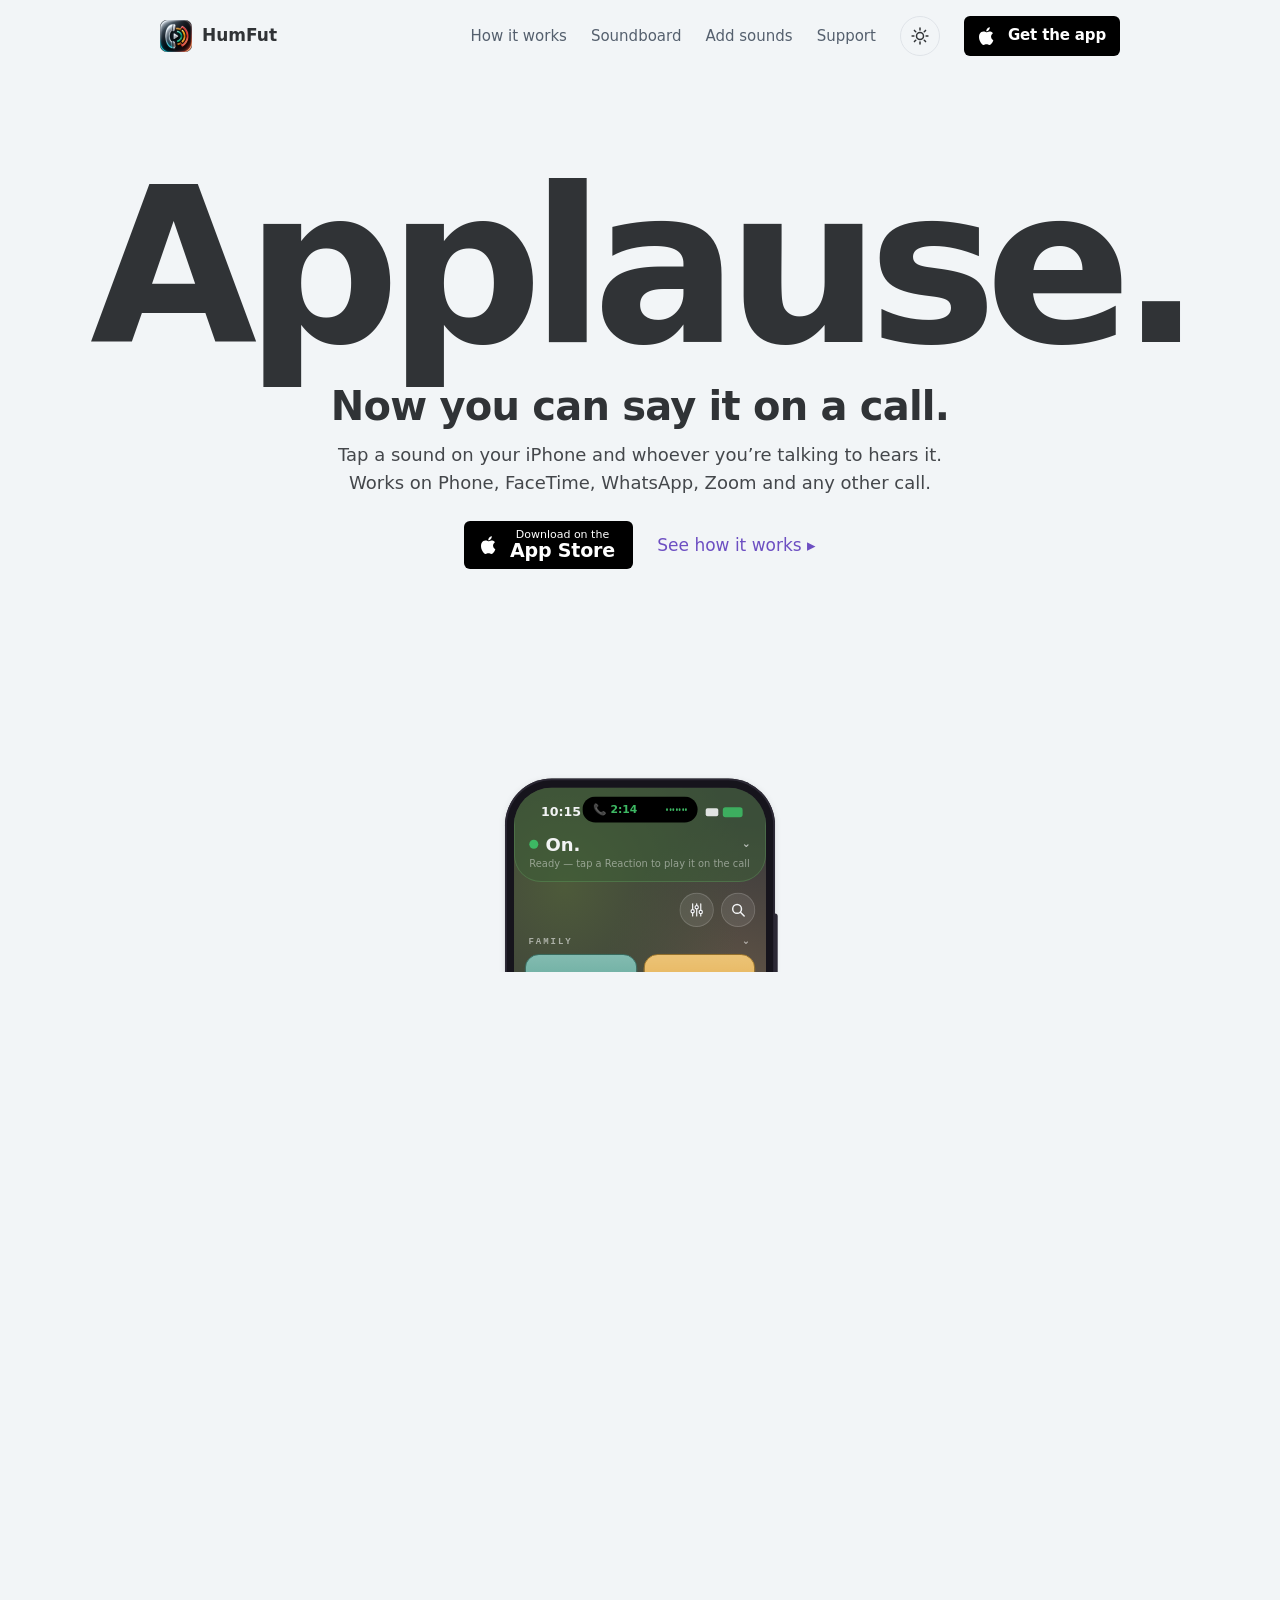
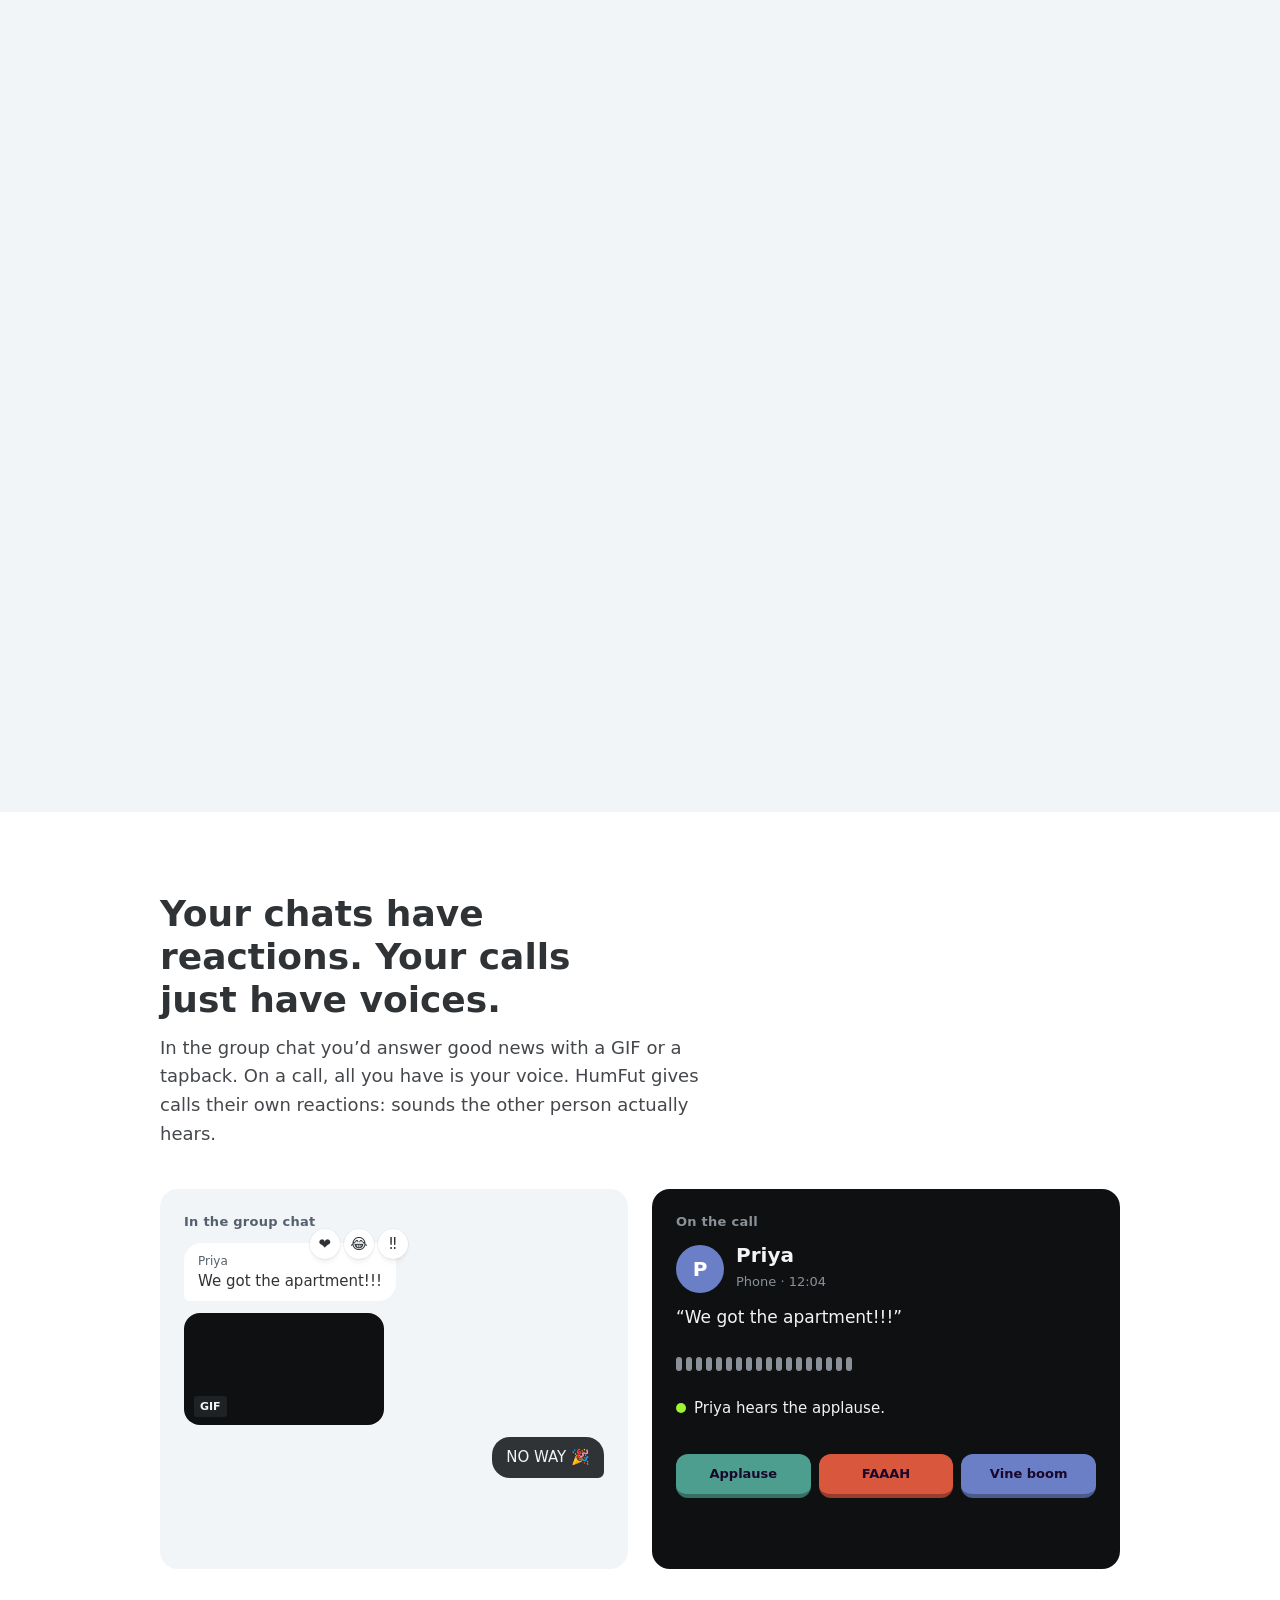
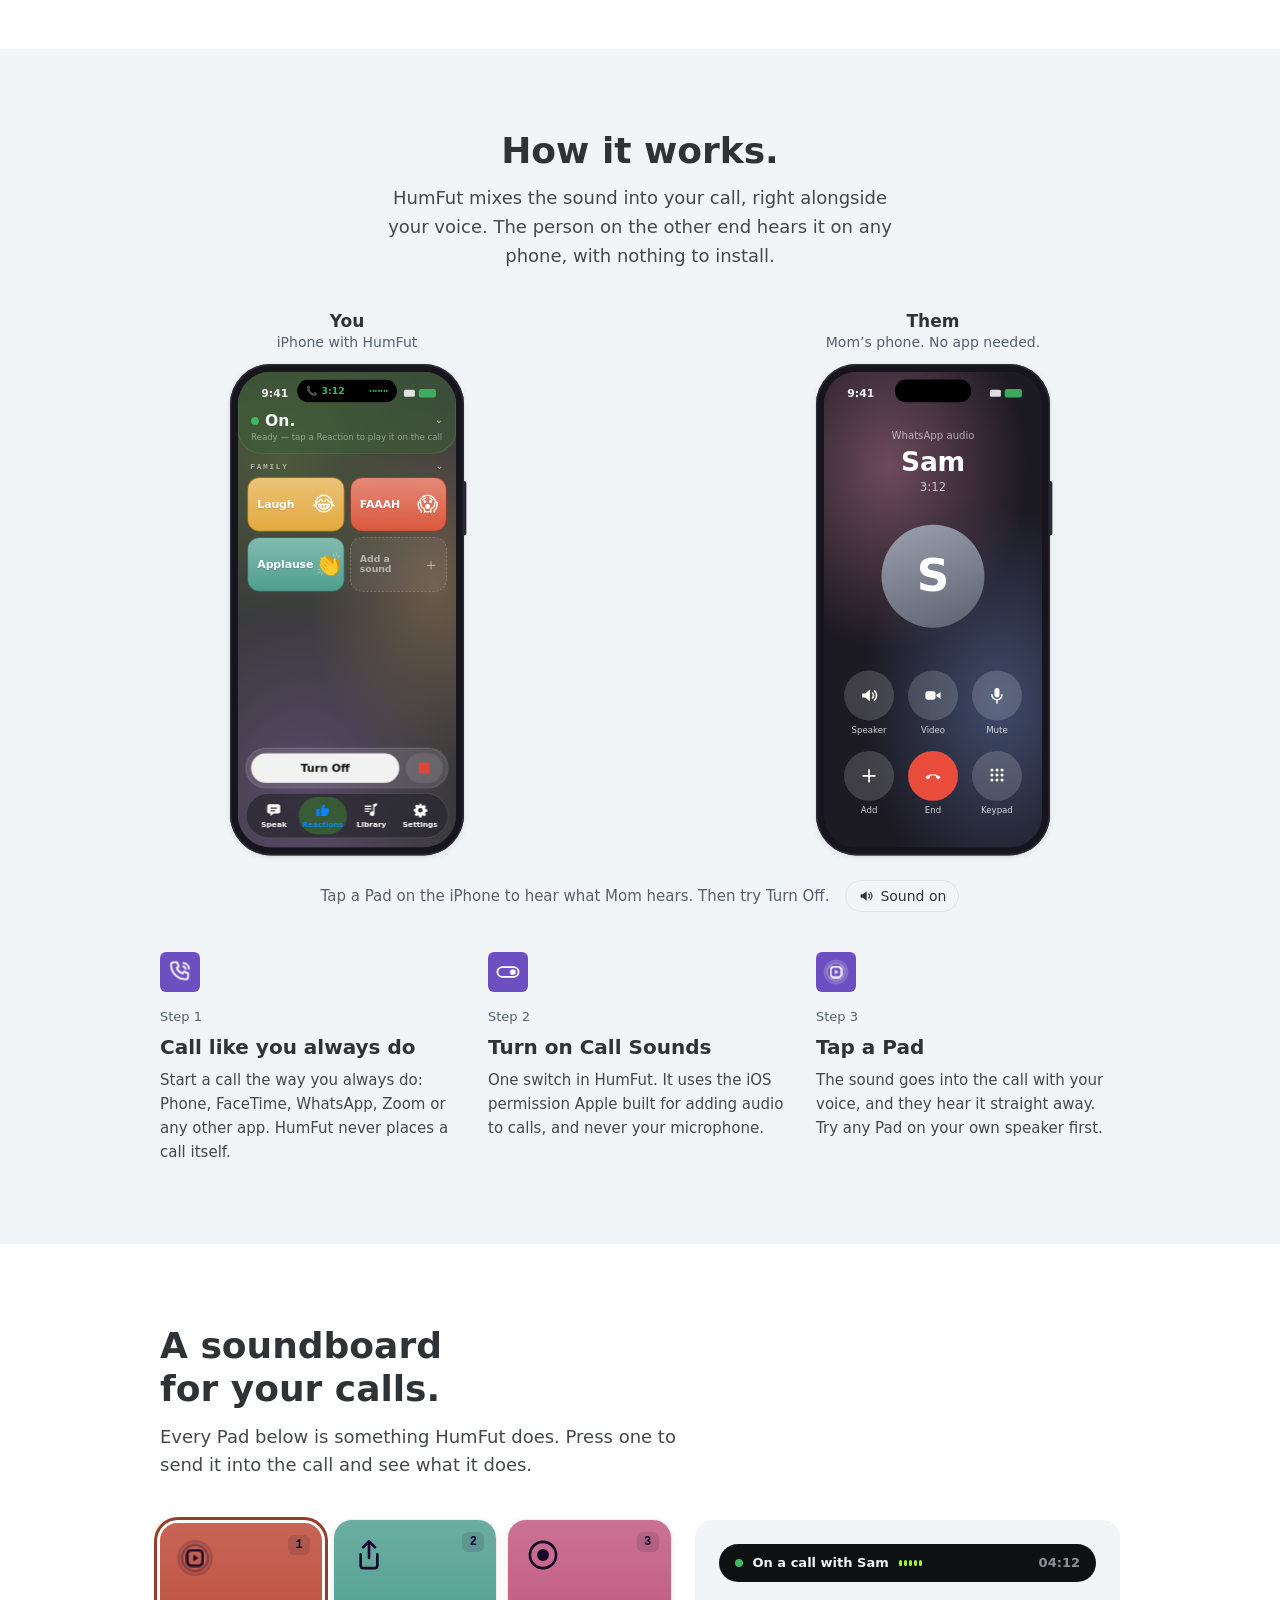
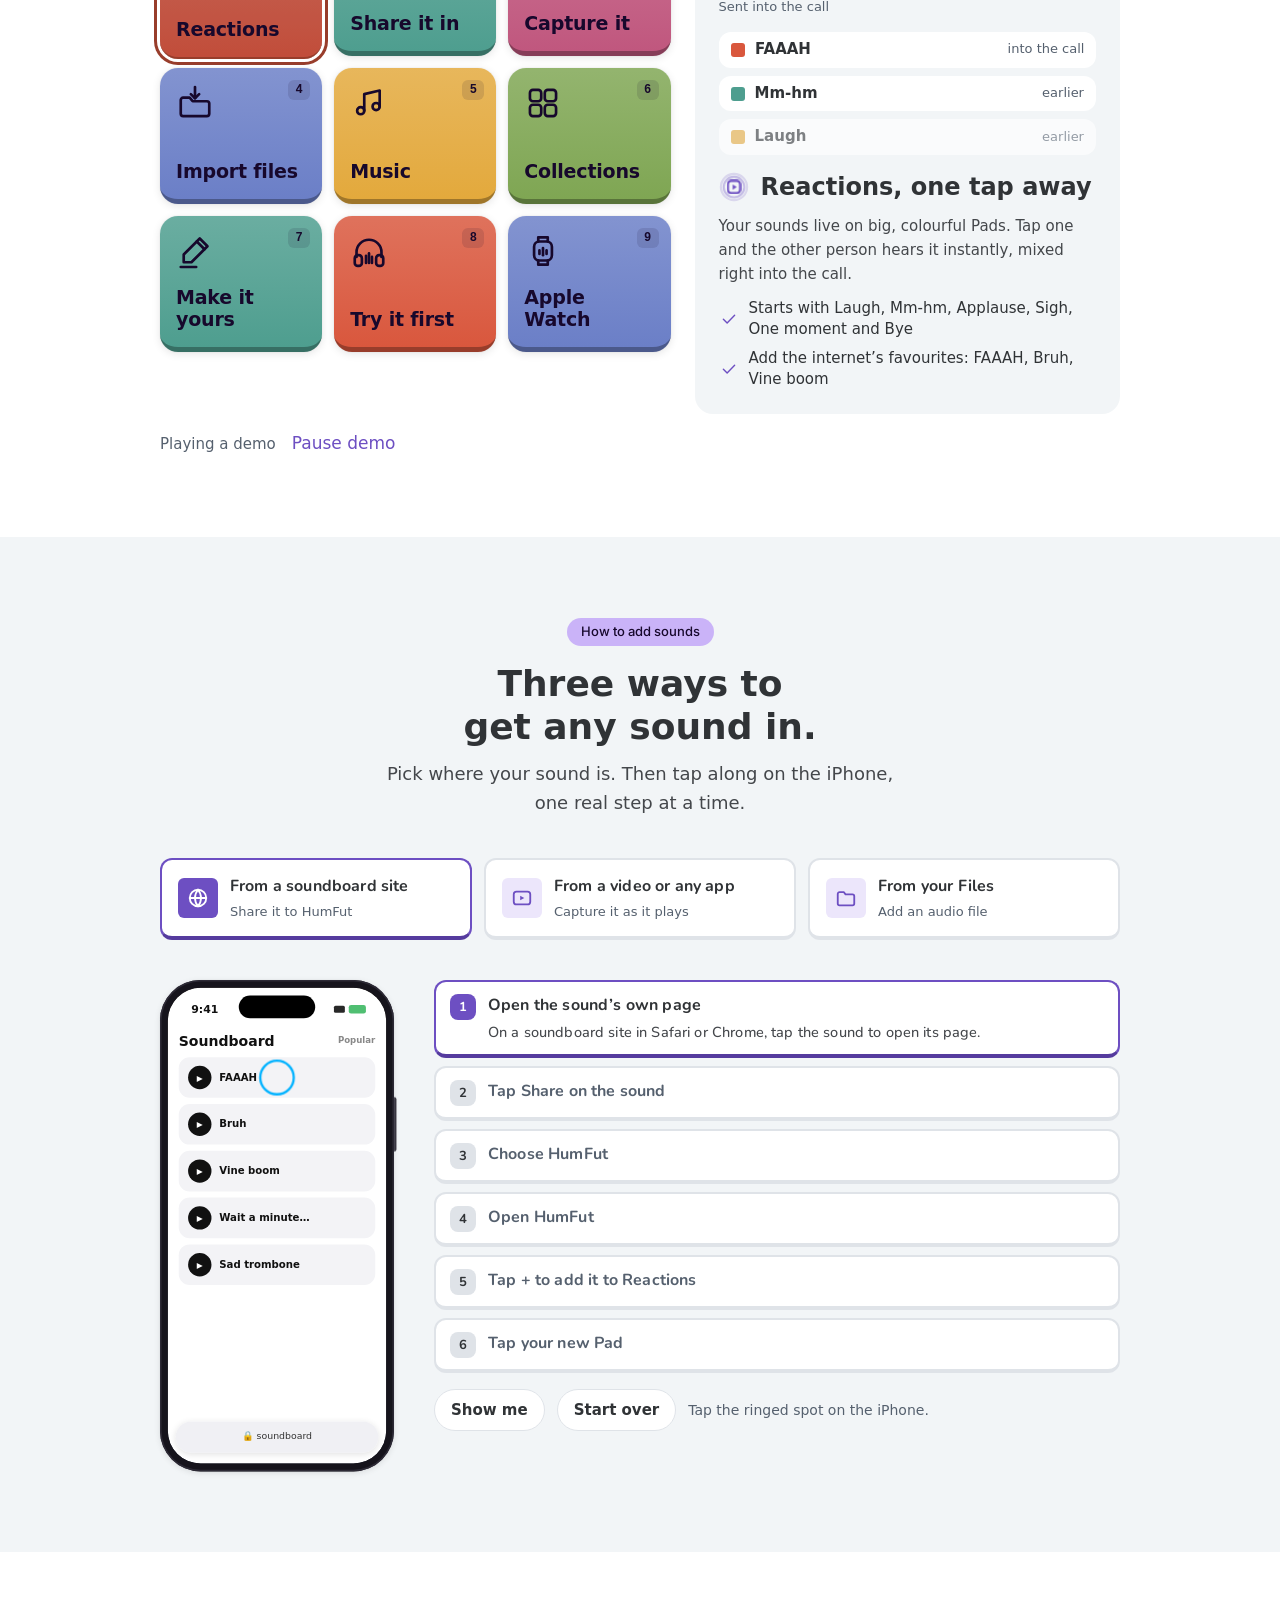
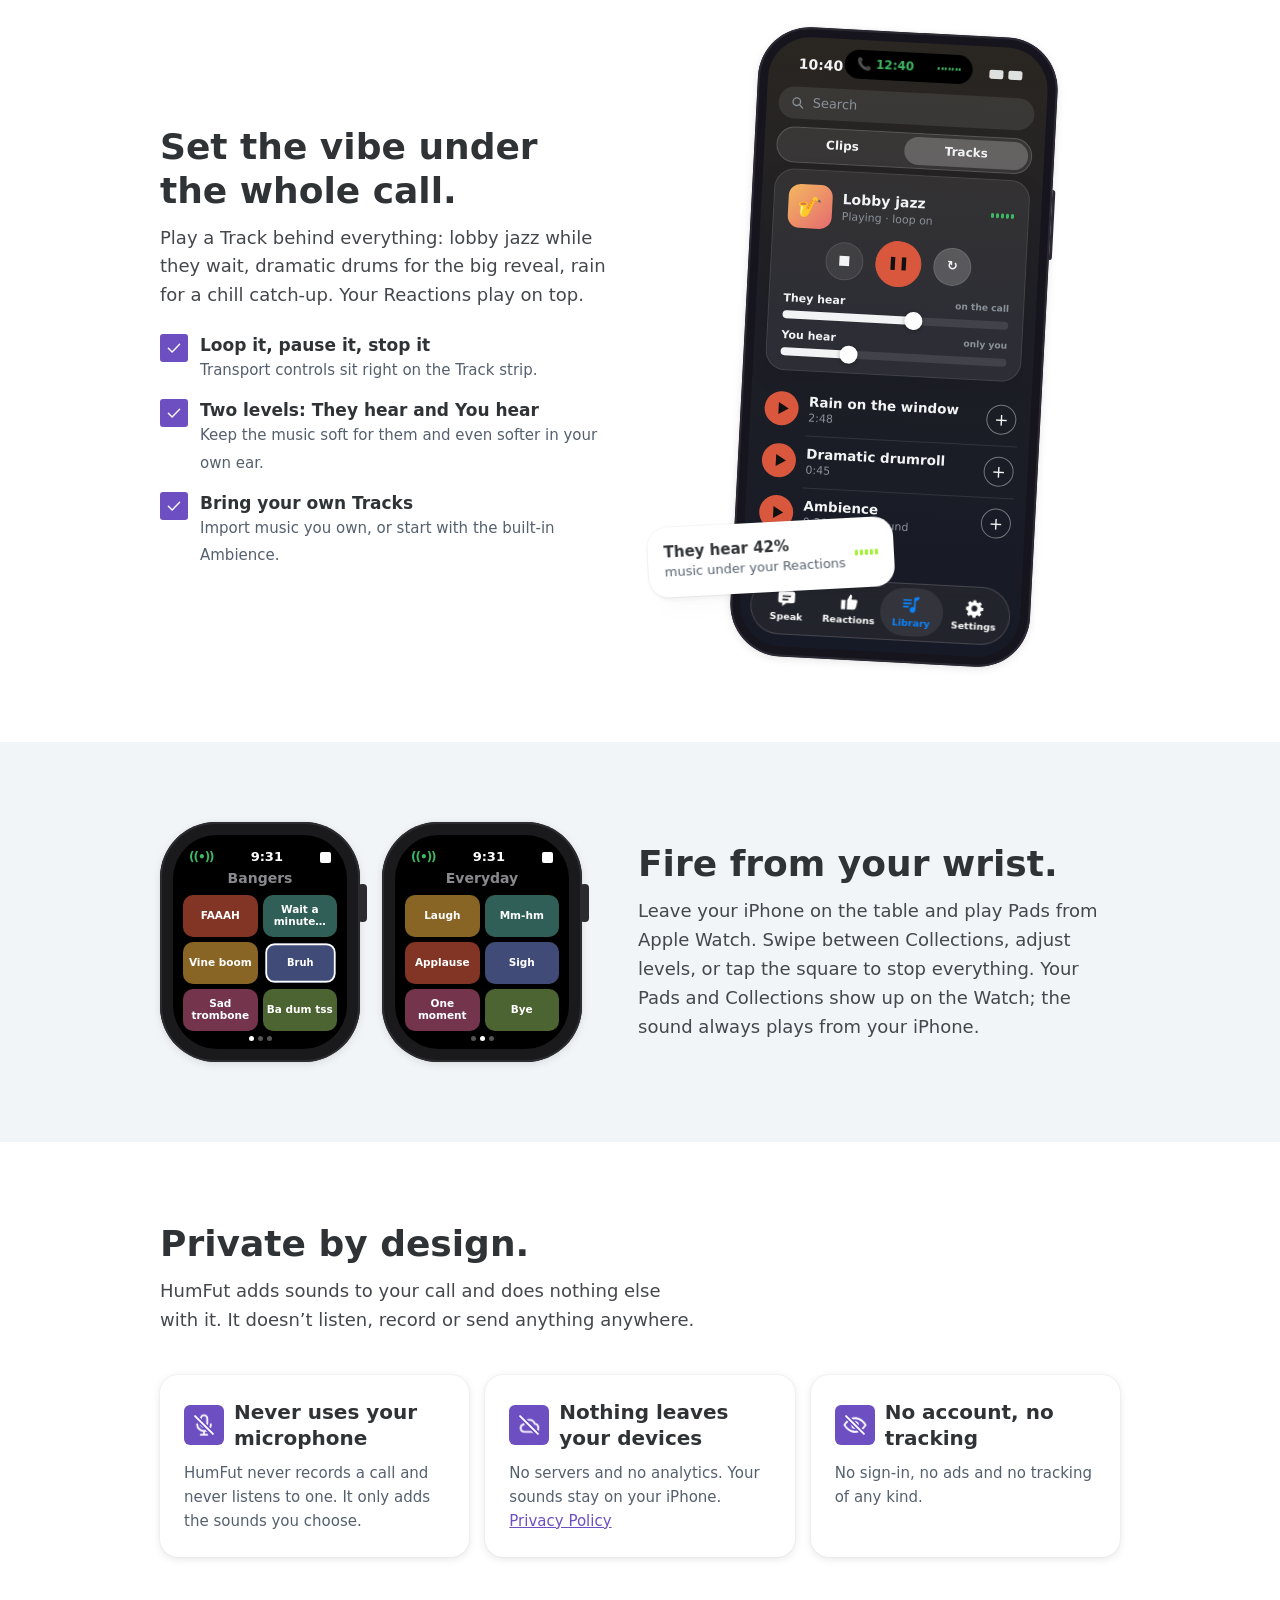
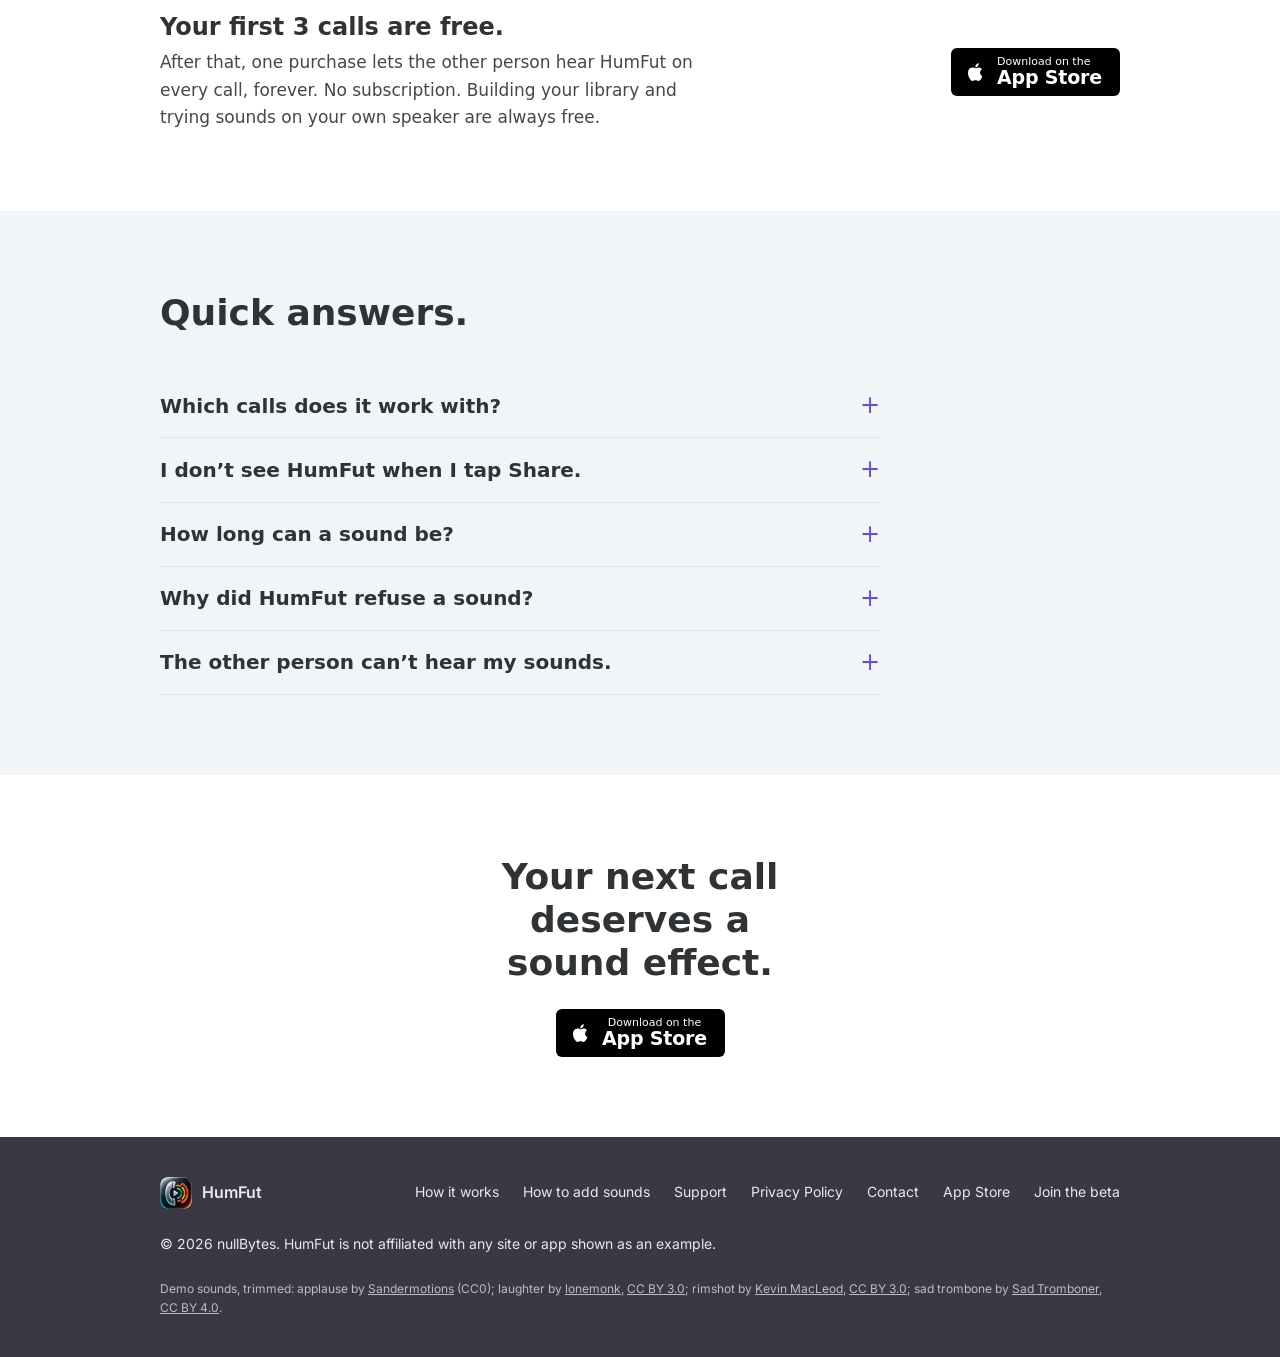
==== index.html @ e38e6044 "HumFut is live: App Store buttons go to the App Store; beta moves to the footer - Every App Store bu" ====
<!doctype html>
<html lang="en" data-theme="light">
<head>
<meta charset="utf-8">
<meta name="viewport" content="width=device-width, initial-scale=1">
<title>HumFut: Sounds for Calls</title>
<meta name="description" content="Fire the internet's favourite sounds into any call: Phone, FaceTime, WhatsApp, Zoom and more. Share them in from a soundboard site, capture them from your other apps, and play music under the whole call.">
<meta name="apple-itunes-app" content="app-id=6815140274">
<meta name="theme-color" content="#f2f5f7" media="(prefers-color-scheme: light)">
<meta name="theme-color" content="#0d0021" media="(prefers-color-scheme: dark)">
<meta property="og:title" content="HumFut: Sounds for Calls">
<meta property="og:description" content="One tap, and they hear it. Reactions, your own sounds and background music for any call you're on.">
<meta property="og:image" content="https://humfut.nullbytes.app/assets/icons/icon-512.png">
<link rel="icon" type="image/png" sizes="32x32" href="assets/icons/favicon-32.png">
<link rel="icon" type="image/png" sizes="64x64" href="assets/icons/favicon-64.png">
<link rel="apple-touch-icon" href="assets/icons/apple-touch-icon.png">
<link rel="stylesheet" href="assets/tokens.css?v=8f24482d">
<link rel="stylesheet" href="assets/components.css?v=8f24482d">
<link rel="stylesheet" href="assets/mockups.css?v=8f24482d">
<link rel="stylesheet" href="assets/site.css?v=8f24482d">
<script>document.documentElement.classList.add('js');</script>
<script>
  // Light by default. Apply a saved Dark or System choice before first paint; System follows the device.
  (function () { try { var t = localStorage.getItem('humfut-theme'); if (t === 'dark') document.documentElement.setAttribute('data-theme', 'dark'); else if (t === 'system') document.documentElement.removeAttribute('data-theme'); } catch (e) {} })();
</script>
</head>
<body>
<a class="skip" href="#main">Skip to content</a>
<svg width="0" height="0" style="position:absolute" aria-hidden="true">
  <symbol id="i-apple" viewBox="0 0 24 24"><path fill="currentColor" d="M16.4 12.6c0-2.4 2-3.6 2.1-3.7-1.1-1.7-2.9-1.9-3.5-1.9-1.5-.2-2.9.9-3.7.9-.8 0-1.9-.9-3.2-.8-1.6 0-3.1 1-4 2.4-1.7 3-.4 7.4 1.2 9.8.8 1.2 1.8 2.5 3 2.4 1.2 0 1.7-.8 3.1-.8 1.5 0 1.9.8 3.2.8 1.3 0 2.2-1.2 3-2.4.9-1.4 1.3-2.7 1.3-2.8-.1 0-2.5-1-2.5-3.9zM14 5.5c.7-.8 1.1-1.9 1-3-1 0-2.1.7-2.8 1.5-.6.7-1.2 1.8-1 2.9 1.1.1 2.1-.6 2.8-1.4z"/></symbol>
  <symbol id="t-speak" viewBox="0 0 24 24"><path fill="currentColor" d="M5 3h14a3 3 0 0 1 3 3v8a3 3 0 0 1-3 3h-7l-5 4v-4H5a3 3 0 0 1-3-3V6a3 3 0 0 1 3-3zm2 5v2h10V8zm0 4v2h7v-2z"/></symbol>
  <symbol id="t-react" viewBox="0 0 24 24"><path fill="currentColor" d="M9 10l3.5-7c1.5 0 2.5 1.2 2.2 2.8L14 9h5.3a2 2 0 0 1 2 2.4l-1.4 7A3 3 0 0 1 17 21H9zM2 10h5v11H2z"/></symbol>
  <symbol id="t-lib" viewBox="0 0 24 24"><path fill="currentColor" d="M2 5h10v2H2zm0 4h10v2H2zm0 4h7v2H2zm13-10l6-1.5v3L17 7v10.5a3.5 3.5 0 1 1-2-3.2z"/></symbol>
  <symbol id="t-set" viewBox="0 0 24 24"><path fill="currentColor" fill-rule="evenodd" d="M10.3 2h3.4l.5 2.6 1.9.8 2.2-1.5 2.4 2.4-1.5 2.2.8 1.9 2.6.5v3.4l-2.6.5-.8 1.9 1.5 2.2-2.4 2.4-2.2-1.5-1.9.8-.5 2.6h-3.4l-.5-2.6-1.9-.8-2.2 1.5-2.4-2.4 1.5-2.2-.8-1.9L2 13.7v-3.4l2.6-.5.8-1.9-1.5-2.2 2.4-2.4 2.2 1.5 1.9-.8zM12 8.5a3.5 3.5 0 1 0 0 7 3.5 3.5 0 0 0 0-7z"/></symbol>
  <symbol id="t-levels" viewBox="0 0 24 24"><path fill="none" stroke="currentColor" stroke-width="1.8" stroke-linecap="round" d="M6 3v18M12 3v18M18 3v18"/><circle cx="6" cy="14" r="2.4" fill="#3a3a3c" stroke="currentColor" stroke-width="1.8"/><circle cx="12" cy="8" r="2.4" fill="#3a3a3c" stroke="currentColor" stroke-width="1.8"/><circle cx="18" cy="15" r="2.4" fill="#3a3a3c" stroke="currentColor" stroke-width="1.8"/></symbol>
  <symbol id="t-search" viewBox="0 0 24 24"><circle cx="10.5" cy="10.5" r="6.5" fill="none" stroke="currentColor" stroke-width="2.2"/><path d="M15.5 15.5L21 21" stroke="currentColor" stroke-width="2.2" stroke-linecap="round"/></symbol>
</svg>

<header class="nav">
  <div class="wrap">
    <a class="nav-brand" href="./"><img class="hf-app-icon" src="assets/icons/icon-128.png" alt="" width="32" height="32">HumFut</a>
    <nav class="nav-links" aria-label="Main">
      <a href="#how-it-works">How it works</a>
      <a href="#soundboard">Soundboard</a>
      <a href="#add-sounds">Add sounds</a>
      <a href="support.html">Support</a>
    </nav>
    <div class="theme" data-theme-menu>
      <button type="button" class="theme-btn" aria-haspopup="true" aria-expanded="false" aria-controls="theme-list" aria-label="Appearance: Light">
        <svg class="ti ti-system" viewBox="0 0 24 24" aria-hidden="true"><circle cx="12" cy="12" r="8.5" fill="none" stroke="currentColor" stroke-width="1.8"/><path d="M12 3.5a8.5 8.5 0 0 1 0 17z" fill="currentColor"/></svg>
        <svg class="ti ti-light" viewBox="0 0 24 24" aria-hidden="true"><circle cx="12" cy="12" r="4.2" fill="none" stroke="currentColor" stroke-width="1.8"/><path d="M12 2.5v2.2M12 19.3v2.2M2.5 12h2.2M19.3 12h2.2M5.3 5.3l1.6 1.6M17.1 17.1l1.6 1.6M5.3 18.7l1.6-1.6M17.1 6.9l1.6-1.6" stroke="currentColor" stroke-width="1.8" stroke-linecap="round"/></svg>
        <svg class="ti ti-dark" viewBox="0 0 24 24" aria-hidden="true"><path d="M19.5 14.6A8 8 0 0 1 9.4 4.5a8 8 0 1 0 10.1 10.1z" fill="none" stroke="currentColor" stroke-width="1.8" stroke-linejoin="round"/></svg>
      </button>
      <div class="theme-list" id="theme-list" role="menu" aria-label="Appearance" hidden>
        <button type="button" role="menuitemradio" aria-checked="false" data-set-theme="system">System</button>
        <button type="button" role="menuitemradio" aria-checked="true" data-set-theme="light">Light</button>
        <button type="button" role="menuitemradio" aria-checked="false" data-set-theme="dark">Dark</button>
      </div>
    </div>
    <a class="hf-store js-appstore" href="https://apps.apple.com/app/humfut-sounds-for-calls/id6815140274"><svg viewBox="0 0 24 24"><use href="#i-apple"/></svg><span class="hf-store-lines"><span class="hf-store-big">Get the app</span></span></a>
  </div>
</header>

<main id="main">

<section class="hx" data-hx>
  <div class="hx-stage hero">
    <p class="hx-word" aria-hidden="true"><span>FAAAH.</span></p>
    <div class="hx-copy">
      <h1 class="hx-line">Now you can say it on a call.</h1>
      <p class="hx-sub">Tap a sound on your iPhone and whoever you’re talking to hears it. Works on Phone, FaceTime, WhatsApp, Zoom and any other call.</p>
      <div class="hx-actions">
        <a class="hf-store js-appstore" href="https://apps.apple.com/app/humfut-sounds-for-calls/id6815140274"><svg viewBox="0 0 24 24"><use href="#i-apple"/></svg><span class="hf-store-lines"><span class="hf-store-small">Download on the</span><span class="hf-store-big">App Store</span></span></a>
        <a class="hf-link" href="#how-it-works">See how it works</a>
      </div>
    </div>
    <div class="hx-phone hero-stage">
      <div class="phone">
        <div class="screen reactions-bg">
          <div class="island call" aria-hidden="true"><span>📞 2:14</span><span class="wave"><i></i><i></i><i></i><i></i><i></i><i></i><i></i></span></div>
          <div class="statusbar" aria-hidden="true"><span>10:15</span><span class="sb-icons"><i></i><i class="batt"></i></span></div>
          <div class="app-body">
            <div class="status-card"><div class="st"><span class="dot" aria-hidden="true"></span><span class="st-word">On.</span><span class="chev" aria-hidden="true">⌄</span></div><p class="st-reason" aria-live="polite">Ready — tap a Reaction to play it on the call</p></div>
            <div class="glass-row" aria-hidden="true"><span class="glass-btn round"><svg><use href="#t-levels"/></svg></span><span class="glass-btn round"><svg><use href="#t-search"/></svg></span></div>
            <div class="coll-h" aria-hidden="true">Family <span>⌄</span></div>
            <div class="pads" role="group" aria-label="Try a Reaction">
              <button type="button" class="pad hx-target pad-btn hx-pad" style="--pad:var(--pad-teal)" data-sound="applause" data-name="Applause"><span class="nm">Applause</span><span class="emo" aria-hidden="true">👏</span><span class="hf-tap hx-tap"></span></button>
              <button type="button" class="pad pad-btn hx-pad" style="--pad:var(--pad-ochre)" data-sound="laugh" data-name="Laugh"><span class="nm">Laugh</span><span class="emo" aria-hidden="true">😂</span></button>
              <button type="button" class="pad pad-btn hx-pad" style="--pad:var(--pad-orange)" data-sound="faaah" data-name="FAAAH"><span class="nm">FAAAH</span><span class="emo" aria-hidden="true">😱</span></button>
              <button type="button" class="pad pad-btn hx-pad" style="--pad:var(--pad-olive)" data-sound="badumtss" data-name="Ba dum tss"><span class="nm">Ba dum tss</span><span class="emo" aria-hidden="true">🥁</span></button>
              <button type="button" class="pad pad-btn hx-pad" style="--pad:var(--pad-rose)" data-sound="sadtrombone" data-name="Sad trombone"><span class="nm">Sad trombone</span><span class="emo" aria-hidden="true">🎺</span></button>
              <button type="button" class="pad pad-btn hx-pad" style="--pad:var(--pad-blue)" data-sound="bye" data-name="Bye"><span class="nm">Bye</span><span class="emo" aria-hidden="true">👋</span></button>
            </div>
          </div>
          <div class="dock" aria-hidden="true"><span class="off">Turn Off</span><span class="stop"><i></i></span></div>
          <div class="tabbar" aria-hidden="true"><span><svg><use href="#t-speak"/></svg>Speak</span><span class="on"><svg><use href="#t-react"/></svg>Reactions</span><span><svg><use href="#t-lib"/></svg>Library</span><span><svg><use href="#t-set"/></svg>Settings</span></div>
        </div>
      </div>
    </div>
    <div class="hf-float hx-card hx-heard" aria-live="polite"><span class="hf-float-art">M</span><div><strong>Mom heard that.</strong><span class="hf-float-meta">Applause · just now</span></div></div>
    <div class="hx-card hx-reply" aria-hidden="true"><div class="hf-bubble them"><small>Mom</small>Ha! Who’s clapping?</div></div>
  </div>
</section>

<section class="band band-surface" id="why">
  <div class="wrap">
    <div class="section-head reveal">
      <h2 class="heading-xl">Your chats have reactions. Your calls just have voices.</h2>
      <p class="lede">In the group chat you’d answer good news with a GIF or a tapback. On a call, all you have is your voice. HumFut gives calls their own reactions: sounds the other person actually hears.</p>
    </div>
    <div class="hf-why reveal" data-inview aria-hidden="true">
      <div class="hf-why-card hf-chat">
        <h3>In the group chat</h3>
        <div class="hf-bubble them w-b1"><small>Priya</small>We got the apartment!!!<span class="hf-tapbacks w-tap"><span>❤️</span><span>😂</span><span>‼️</span></span></div>
        <div class="hf-gif w-gif"><i></i><i></i><i></i><i></i><i></i><i></i><b>GIF</b></div>
        <div class="hf-bubble me w-b3">NO WAY 🎉</div>
      </div>
      <div class="hf-why-card hf-callcard">
        <h3>On the call</h3>
        <div class="hf-call-who"><span class="hf-avatar">P</span><div><b>Priya</b><span>Phone · 12:04</span></div></div>
        <p class="hf-call-said">“We got the apartment!!!”</p>
        <div class="hf-call-voice"><i></i><i></i><i></i><i></i><i></i><i></i><i></i><i></i><i></i><i></i><i></i><i></i><i></i><i></i><i></i><i></i><i></i><i></i></div>
        <div class="hf-call-status"><span class="is-before">Just your two voices.</span><span class="is-after">Priya hears the applause.</span></div>
        <div class="hf-call-pads"><span class="is-fired" style="--pad:var(--pad-teal)">Applause</span><span style="--pad:var(--pad-orange)">FAAAH</span><span style="--pad:var(--pad-blue)">Vine boom</span></div>
      </div>
    </div>
  </div>
</section>

<section class="band band-canvas" id="how-it-works">
  <div class="wrap">
    <div class="section-head center reveal">
      <h2 class="heading-xl">How it works.</h2>
      <p class="lede">HumFut mixes the sound into your call, right alongside your voice. The person on the other end hears it on any phone, with nothing to install.</p>
    </div>
    <div class="tc reveal" data-tincan>
      <canvas class="tc-cord" aria-hidden="true"></canvas>
      <div class="tc-side tc-you">
        <p class="tc-label"><b>You</b>iPhone with HumFut</p>
        <div class="tc-phone">
          <div class="phone">
            <div class="screen reactions-bg">
              <div class="island call" aria-hidden="true"><span>📞 3:12</span><span class="wave"><i></i><i></i><i></i><i></i><i></i><i></i><i></i></span></div>
              <div class="statusbar" aria-hidden="true"><span>9:41</span><span class="sb-icons"><i></i><i class="batt"></i></span></div>
              <div class="app-body">
                <div class="status-card"><div class="st"><span class="dot" aria-hidden="true"></span><span class="st-word">On.</span><span class="chev" aria-hidden="true">⌄</span></div><p class="st-reason" aria-live="polite">Ready — tap a Reaction to play it on the call</p></div>
                <div class="coll-h" aria-hidden="true">Family <span>⌄</span></div>
                <div class="pads" role="group" aria-label="Tap a Pad to hear what they hear">
                  <button type="button" class="pad pad-btn tc-pad" style="--pad:var(--pad-ochre)" data-sound="laugh" data-name="Laugh"><span class="nm">Laugh</span><span class="emo" aria-hidden="true">😂</span></button>
                  <button type="button" class="pad pad-btn tc-pad" style="--pad:var(--pad-orange)" data-sound="faaah" data-name="FAAAH"><span class="nm">FAAAH</span><span class="emo" aria-hidden="true">😱</span></button>
                  <button type="button" class="pad pad-btn tc-pad" style="--pad:var(--pad-teal)" data-sound="applause" data-name="Applause"><span class="nm">Applause</span><span class="emo" aria-hidden="true">👏</span></button>
                  <div class="pad tc-add" aria-hidden="true"><span class="nm">Add a sound</span><span class="emo">＋</span></div>
                </div>
              </div>
              <div class="dock"><button type="button" class="off tc-power" aria-pressed="true">Turn Off</button><button type="button" class="stop tc-stop" aria-label="Stop"><i></i></button></div>
              <div class="tabbar" aria-hidden="true"><span><svg><use href="#t-speak"/></svg>Speak</span><span class="on"><svg><use href="#t-react"/></svg>Reactions</span><span><svg><use href="#t-lib"/></svg>Library</span><span><svg><use href="#t-set"/></svg>Settings</span></div>
            </div>
          </div>
        </div>
      </div>
      <div class="tc-side tc-them">
        <p class="tc-label"><b>Them</b>Mom’s phone. No app needed.</p>
        <div class="tc-phone" aria-hidden="true">
          <div class="phone">
            <div class="screen tc-call">
              <div class="island"></div>
              <div class="statusbar"><span>9:41</span><span class="sb-icons"><i></i><i class="batt"></i></span></div>
              <div class="tc-call-top"><span class="tc-app">WhatsApp audio</span><span class="tc-name">Sam</span><span class="tc-time">3:12</span></div>
              <div class="tc-avatar"><span>S</span></div>
              <div class="tc-hears"><span class="hf-live"><i></i><i></i><i></i><i></i><i></i></span><span class="tc-hears-t">Hearing FAAAH</span></div>
              <div class="tc-silent"><svg viewBox="0 0 24 24"><path d="M4 9.5h3.5L13 5v14l-5.5-4.5H4z" fill="currentColor"/><path d="M16.5 9.5l5 5M21.5 9.5l-5 5" fill="none" stroke="currentColor" stroke-width="2" stroke-linecap="round"/></svg>Hears nothing</div>
              <div class="tc-controls">
                <span><svg viewBox="0 0 24 24"><path d="M4 9.5h3.5L13 5v14l-5.5-4.5H4z" fill="currentColor"/><path d="M16 9a4 4 0 0 1 0 6M18.5 6.5a7.5 7.5 0 0 1 0 11" fill="none" stroke="currentColor" stroke-width="1.8" stroke-linecap="round"/></svg><small>Speaker</small></span>
                <span><svg viewBox="0 0 24 24"><rect x="3" y="7" width="12" height="10" rx="2.5" fill="currentColor"/><path d="M16 11l5-3v8l-5-3z" fill="currentColor"/></svg><small>Video</small></span>
                <span><svg viewBox="0 0 24 24"><rect x="9" y="3" width="6" height="11" rx="3" fill="currentColor"/><path d="M6 11a6 6 0 0 0 12 0M12 17v4" fill="none" stroke="currentColor" stroke-width="1.8" stroke-linecap="round"/></svg><small>Mute</small></span>
                <span><svg viewBox="0 0 24 24"><path d="M12 5v14M5 12h14" stroke="currentColor" stroke-width="2" stroke-linecap="round"/></svg><small>Add</small></span>
                <span class="end"><svg viewBox="0 0 24 24"><path d="M3 13.5c5-4.7 13-4.7 18 0l-2.2 2.4-3.3-1.4v-2.4a10 10 0 0 0-7 0v2.4l-3.3 1.4z" fill="currentColor"/></svg><small>End</small></span>
                <span><svg viewBox="0 0 24 24"><g fill="currentColor"><circle cx="6" cy="5" r="1.8"/><circle cx="12" cy="5" r="1.8"/><circle cx="18" cy="5" r="1.8"/><circle cx="6" cy="11" r="1.8"/><circle cx="12" cy="11" r="1.8"/><circle cx="18" cy="11" r="1.8"/><circle cx="6" cy="17" r="1.8"/><circle cx="12" cy="17" r="1.8"/><circle cx="18" cy="17" r="1.8"/></g></svg><small>Keypad</small></span>
              </div>
            </div>
          </div>
        </div>
      </div>
      <p class="tc-word" aria-live="polite"></p>
      <p class="tc-hint"><span class="tc-hint-t" aria-live="polite">Tap a Pad on the iPhone to hear what Mom hears. Then try Turn Off.</span> <button type="button" class="tc-mute" aria-pressed="false">Sound on</button></p>
    </div>
    <ol class="how-steps">
      <li class="reveal" data-ai-host><span class="hf-feature-icon"><span class="hf-ai" data-icon="phone"><svg viewBox="0 0 32 32" aria-hidden="true" focusable="false"><path class="ai-shake" d="M8 4h4.5l2 5-2.5 1.8a12 12 0 0 0 7.2 7.2l1.8-2.5 5 2V22a3 3 0 0 1-3 3C13.1 25 5 16.9 5 7a3 3 0 0 1 3-3z"/><path class="ai-wave" d="M20 5a7.5 7.5 0 0 1 7 7"/><path class="ai-wave" d="M20 9.2a3.4 3.4 0 0 1 2.8 2.8" style="--d:.12s"/></svg></span></span><p class="caption">Step 1</p><h3 class="heading-sm">Call like you always do</h3><p>Start a call the way you always do: Phone, FaceTime, WhatsApp, Zoom or any other app. HumFut never places a call itself.</p></li>
      <li class="reveal" data-ai-host><span class="hf-feature-icon"><span class="hf-ai" data-icon="toggle"><svg viewBox="0 0 32 32" aria-hidden="true" focusable="false"><rect x="3" y="10" width="26" height="12" rx="6"/><circle class="ai-toggle" cx="10" cy="16" r="3.5" fill="currentColor" stroke="none"/></svg></span></span><p class="caption">Step 2</p><h3 class="heading-sm">Turn on Call Sounds</h3><p>One switch in HumFut. It uses the iOS permission Apple built for adding audio to calls, and never your microphone.</p></li>
      <li class="reveal" data-ai-host><span class="hf-feature-icon"><span class="hf-ai" data-icon="tap"><svg viewBox="0 0 32 32" aria-hidden="true" focusable="false"><circle class="ai-ring" cx="16" cy="16" r="11" style="--o:.35"/><circle class="ai-ring" cx="16" cy="16" r="14" style="--o:.18;--d:.14s"/><g class="ai-press"><rect x="9.5" y="9.5" width="13" height="13" rx="3.5"/><path d="M14.6 13.2v5.6l4.4-2.8z" fill="currentColor" stroke="none"/></g></svg></span></span><p class="caption">Step 3</p><h3 class="heading-sm">Tap a Pad</h3><p>The sound goes into the call with your voice, and they hear it straight away. Try any Pad on your own speaker first.</p></li>
    </ol>
  </div>
</section>

<section class="band band-surface" id="soundboard">
  <div class="wrap">
    <div class="section-head reveal">
      <h2 class="heading-xl">A soundboard for your calls.</h2>
      <p class="lede">Every Pad below is something HumFut does. Press one to send it into the call and see what it does.</p>
    </div>
    <div class="hf-board reveal" data-board data-inview data-ai-manual>
      <div class="hf-bpads" role="group" aria-label="What HumFut does. Press a Pad, or use the number keys 1 to 9.">
          <button type="button" class="hf-bpad" style="--pad:var(--pad-orange)" data-feature="reactions" data-sound="FAAAH" data-pad="pad-orange" aria-pressed="false" aria-controls="board-panel"><span class="hf-ai" data-icon="tap"><svg viewBox="0 0 32 32" aria-hidden="true" focusable="false"><circle class="ai-ring" cx="16" cy="16" r="11" style="--o:.35"/><circle class="ai-ring" cx="16" cy="16" r="14" style="--o:.18;--d:.14s"/><g class="ai-press"><rect x="9.5" y="9.5" width="13" height="13" rx="3.5"/><path d="M14.6 13.2v5.6l4.4-2.8z" fill="currentColor" stroke="none"/></g></svg></span><span class="hf-bpad-label">Reactions</span><span class="hf-bpad-key" aria-hidden="true">1</span></button>
          <button type="button" class="hf-bpad" style="--pad:var(--pad-teal)" data-feature="share" data-sound="Vine boom" data-pad="pad-teal" aria-pressed="false" aria-controls="board-panel"><span class="hf-ai" data-icon="share"><svg viewBox="0 0 32 32" aria-hidden="true" focusable="false"><path d="M9 15.5V25a2 2 0 0 0 2 2h10a2 2 0 0 0 2-2v-9.5"/><g class="ai-rise"><path d="M16 4.5v14"/><path d="M11 9.5l5-5 5 5"/></g></svg></span><span class="hf-bpad-label">Share it in</span><span class="hf-bpad-key" aria-hidden="true">2</span></button>
          <button type="button" class="hf-bpad" style="--pad:var(--pad-rose)" data-feature="capture" data-sound="Wait a minute…" data-pad="pad-rose" aria-pressed="false" aria-controls="board-panel"><span class="hf-ai" data-icon="capture"><svg viewBox="0 0 32 32" aria-hidden="true" focusable="false"><circle class="ai-draw" cx="16" cy="16" r="11" style="--len:69.2"/><circle class="ai-pulse" cx="16" cy="16" r="5" fill="currentColor" stroke="none"/></svg></span><span class="hf-bpad-label">Capture it</span><span class="hf-bpad-key" aria-hidden="true">3</span></button>
          <button type="button" class="hf-bpad" style="--pad:var(--pad-blue)" data-feature="import" data-sound="Airhorn" data-pad="pad-blue" aria-pressed="false" aria-controls="board-panel"><span class="hf-ai" data-icon="import"><svg viewBox="0 0 32 32" aria-hidden="true" focusable="false"><path d="M4 13.5a2 2 0 0 1 2-2h5.5l2.5 3H26a2 2 0 0 1 2 2V25a2 2 0 0 1-2 2H6a2 2 0 0 1-2-2z"/><g class="ai-drop"><path d="M16 2.5V12"/><path d="M12.5 8.5L16 12l3.5-3.5"/></g></svg></span><span class="hf-bpad-label">Import files</span><span class="hf-bpad-key" aria-hidden="true">4</span></button>
          <button type="button" class="hf-bpad" style="--pad:var(--pad-ochre)" data-feature="music" data-sound="Lobby jazz" data-pad="pad-ochre" aria-pressed="false" aria-controls="board-panel"><span class="hf-ai" data-icon="music"><svg viewBox="0 0 32 32" aria-hidden="true" focusable="false"><g class="ai-sway"><path d="M12 22.5V8.5l13-3V19"/><circle cx="9" cy="22.5" r="3"/><circle cx="22" cy="19" r="3"/></g></svg></span><span class="hf-bpad-label">Music</span><span class="hf-bpad-key" aria-hidden="true">5</span></button>
          <button type="button" class="hf-bpad" style="--pad:var(--pad-olive)" data-feature="collections" data-sound="Ba dum tss" data-pad="pad-olive" aria-pressed="false" aria-controls="board-panel"><span class="hf-ai" data-icon="collections"><svg viewBox="0 0 32 32" aria-hidden="true" focusable="false"><rect class="ai-pop" x="5" y="5" width="9.5" height="9.5" rx="2.5"/><rect class="ai-pop" x="17.5" y="5" width="9.5" height="9.5" rx="2.5" style="--d:.08s"/><rect class="ai-pop" x="5" y="17.5" width="9.5" height="9.5" rx="2.5" style="--d:.16s"/><rect class="ai-pop" x="17.5" y="17.5" width="9.5" height="9.5" rx="2.5" style="--d:.24s"/></svg></span><span class="hf-bpad-label">Collections</span><span class="hf-bpad-key" aria-hidden="true">6</span></button>
          <button type="button" class="hf-bpad" style="--pad:var(--pad-teal)" data-feature="customise" data-sound="Bruh" data-pad="pad-teal" aria-pressed="false" aria-controls="board-panel"><span class="hf-ai" data-icon="pencil"><svg viewBox="0 0 32 32" aria-hidden="true" focusable="false"><g class="ai-slide"><path d="M20 5.5l6.5 6.5L13 25.5H6.5V19z"/><path d="M17.5 8l6.5 6.5"/></g><path class="ai-draw" d="M4 29.5h13" style="--len:13;--d:.1s"/></svg></span><span class="hf-bpad-label">Make it yours</span><span class="hf-bpad-key" aria-hidden="true">7</span></button>
          <button type="button" class="hf-bpad" style="--pad:var(--pad-orange)" data-feature="preview" data-sound="Crickets" data-pad="pad-orange" aria-pressed="false" aria-controls="board-panel"><span class="hf-ai" data-icon="headphones"><svg viewBox="0 0 32 32" aria-hidden="true" focusable="false"><path d="M5.5 21v-4a10.5 10.5 0 0 1 21 0v4"/><rect x="4" y="19.5" width="6" height="9" rx="2.5"/><rect x="22" y="19.5" width="6" height="9" rx="2.5"/><path class="ai-eq" d="M13.5 26v-6"/><path class="ai-eq" d="M16 26v-8" style="--d:.1s"/><path class="ai-eq" d="M18.5 26v-5" style="--d:.2s"/></svg></span><span class="hf-bpad-label">Try it first</span><span class="hf-bpad-key" aria-hidden="true">8</span></button>
          <button type="button" class="hf-bpad" style="--pad:var(--pad-blue)" data-feature="watch" data-sound="Sad trombone" data-pad="pad-blue" aria-pressed="false" aria-controls="board-panel"><span class="hf-ai" data-icon="watch"><svg viewBox="0 0 32 32" aria-hidden="true" focusable="false"><rect x="8.5" y="8" width="15" height="16" rx="4.5"/><path d="M12 8V4.5h8V8M12 24v3.5h8V24"/><path class="ai-eq" d="M13 18.5v-3"/><path class="ai-eq" d="M16 19.5v-6" style="--d:.1s"/><path class="ai-eq" d="M19 18.5v-3" style="--d:.2s"/></svg></span><span class="hf-bpad-label">Apple Watch</span><span class="hf-bpad-key" aria-hidden="true">9</span></button>
      </div>
      <div class="hf-board-panel" id="board-panel" aria-live="off">
        <div class="hf-callstrip" aria-hidden="true"><span class="hf-call-dot"></span>On a call with Sam<span class="hf-live"><i></i><i></i><i></i><i></i><i></i></span><time>04:12</time></div>
        <p class="hf-lane-title" aria-hidden="true">Sent into the call</p>
        <ul class="hf-lane" aria-hidden="true"><li class="hf-chip" style="--pad:var(--pad-teal)"><span class="hf-chip-swatch"></span><b>Mm-hm</b><span class="hf-chip-meta">earlier</span></li><li class="hf-chip" style="--pad:var(--pad-ochre)"><span class="hf-chip-swatch"></span><b>Laugh</b><span class="hf-chip-meta">earlier</span></li></ul>
          <div class="hf-detail" data-for="reactions"><div class="hf-detail-head"><span class="hf-ai" data-icon="tap"><svg viewBox="0 0 32 32" aria-hidden="true" focusable="false"><circle class="ai-ring" cx="16" cy="16" r="11" style="--o:.35"/><circle class="ai-ring" cx="16" cy="16" r="14" style="--o:.18;--d:.14s"/><g class="ai-press"><rect x="9.5" y="9.5" width="13" height="13" rx="3.5"/><path d="M14.6 13.2v5.6l4.4-2.8z" fill="currentColor" stroke="none"/></g></svg></span><h3>Reactions, one tap away</h3></div><p>Your sounds live on big, colourful Pads. Tap one and the other person hears it instantly, mixed right into the call.</p><ul class="hf-facts"><li><span class="hf-ai" data-icon="check"><svg viewBox="0 0 32 32" aria-hidden="true" focusable="false"><path class="ai-draw" d="M7 16.5l6 6L25 10" style="--len:26"/></svg></span>Starts with Laugh, Mm-hm, Applause, Sigh, One moment and Bye</li><li><span class="hf-ai" data-icon="check"><svg viewBox="0 0 32 32" aria-hidden="true" focusable="false"><path class="ai-draw" d="M7 16.5l6 6L25 10" style="--len:26"/></svg></span>Add the internet’s favourites: FAAAH, Bruh, Vine boom</li></ul></div>
          <div class="hf-detail" data-for="share"><div class="hf-detail-head"><span class="hf-ai" data-icon="share"><svg viewBox="0 0 32 32" aria-hidden="true" focusable="false"><path d="M9 15.5V25a2 2 0 0 0 2 2h10a2 2 0 0 0 2-2v-9.5"/><g class="ai-rise"><path d="M16 4.5v14"/><path d="M11 9.5l5-5 5 5"/></g></svg></span><h3>Share from any soundboard</h3></div><p>Found the perfect sound on a soundboard site? Tap Share, choose HumFut, and it lands in your Library with its own name.</p><ul class="hf-facts"><li><span class="hf-ai" data-icon="check"><svg viewBox="0 0 32 32" aria-hidden="true" focusable="false"><path class="ai-draw" d="M7 16.5l6 6L25 10" style="--len:26"/></svg></span>Works from Chrome and Safari</li><li><span class="hf-ai" data-icon="check"><svg viewBox="0 0 32 32" aria-hidden="true" focusable="false"><path class="ai-draw" d="M7 16.5l6 6L25 10" style="--len:26"/></svg></span>Apps that share audio files work too</li></ul><a class="hf-link" href="#add-sounds" data-open-tab="tab-share">See it step by step</a></div>
          <div class="hf-detail" data-for="capture"><div class="hf-detail-head"><span class="hf-ai" data-icon="capture"><svg viewBox="0 0 32 32" aria-hidden="true" focusable="false"><circle class="ai-draw" cx="16" cy="16" r="11" style="--len:69.2"/><circle class="ai-pulse" cx="16" cy="16" r="5" fill="currentColor" stroke="none"/></svg></span><h3>Capture from your apps</h3></div><p>Hear it in a video, a game or a podcast? Start a capture, play it, and HumFut keeps the sound with the silence trimmed off.</p><ul class="hf-facts"><li><span class="hf-ai" data-icon="check"><svg viewBox="0 0 32 32" aria-hidden="true" focusable="false"><path class="ai-draw" d="M7 16.5l6 6L25 10" style="--len:26"/></svg></span>Stops by itself after 60 seconds</li><li><span class="hf-ai" data-icon="check"><svg viewBox="0 0 32 32" aria-hidden="true" focusable="false"><path class="ai-draw" d="M7 16.5l6 6L25 10" style="--len:26"/></svg></span>Keeps only the app’s audio, never video or your microphone</li></ul><a class="hf-link" href="#add-sounds" data-open-tab="tab-capture">See it step by step</a></div>
          <div class="hf-detail" data-for="import"><div class="hf-detail-head"><span class="hf-ai" data-icon="import"><svg viewBox="0 0 32 32" aria-hidden="true" focusable="false"><path d="M4 13.5a2 2 0 0 1 2-2h5.5l2.5 3H26a2 2 0 0 1 2 2V25a2 2 0 0 1-2 2H6a2 2 0 0 1-2-2z"/><g class="ai-drop"><path d="M16 2.5V12"/><path d="M12.5 8.5L16 12l3.5-3.5"/></g></svg></span><h3>Import from Files</h3></div><p>Already have an MP3 or M4A? Add it from Files. Up to 30 seconds becomes a Clip for a Pad; anything longer becomes a Track.</p><ul class="hf-facts"><li><span class="hf-ai" data-icon="check"><svg viewBox="0 0 32 32" aria-hidden="true" focusable="false"><path class="ai-draw" d="M7 16.5l6 6L25 10" style="--len:26"/></svg></span>Downloads, iCloud Drive and AirDrop</li><li><span class="hf-ai" data-icon="check"><svg viewBox="0 0 32 32" aria-hidden="true" focusable="false"><path class="ai-draw" d="M7 16.5l6 6L25 10" style="--len:26"/></svg></span>Long files play as background music</li></ul><a class="hf-link" href="#add-sounds" data-open-tab="tab-files">See it step by step</a></div>
          <div class="hf-detail" data-for="music"><div class="hf-detail-head"><span class="hf-ai" data-icon="music"><svg viewBox="0 0 32 32" aria-hidden="true" focusable="false"><g class="ai-sway"><path d="M12 22.5V8.5l13-3V19"/><circle cx="9" cy="22.5" r="3"/><circle cx="22" cy="19" r="3"/></g></svg></span><h3>Music under the call</h3></div><p>Play a Track under the whole call and loop it. Your Reactions play on top.</p><ul class="hf-facts"><li><span class="hf-ai" data-icon="check"><svg viewBox="0 0 32 32" aria-hidden="true" focusable="false"><path class="ai-draw" d="M7 16.5l6 6L25 10" style="--len:26"/></svg></span>Two levels: They hear and You hear</li><li><span class="hf-ai" data-icon="check"><svg viewBox="0 0 32 32" aria-hidden="true" focusable="false"><path class="ai-draw" d="M7 16.5l6 6L25 10" style="--len:26"/></svg></span>Start with the built-in Ambience</li></ul><a class="hf-link" href="#music">More about music</a></div>
          <div class="hf-detail" data-for="collections"><div class="hf-detail-head"><span class="hf-ai" data-icon="collections"><svg viewBox="0 0 32 32" aria-hidden="true" focusable="false"><rect class="ai-pop" x="5" y="5" width="9.5" height="9.5" rx="2.5"/><rect class="ai-pop" x="17.5" y="5" width="9.5" height="9.5" rx="2.5" style="--d:.08s"/><rect class="ai-pop" x="5" y="17.5" width="9.5" height="9.5" rx="2.5" style="--d:.16s"/><rect class="ai-pop" x="17.5" y="17.5" width="9.5" height="9.5" rx="2.5" style="--d:.24s"/></svg></span><h3>Collections</h3></div><p>One set of Pads for game night, another for work calls. Collapse the ones you’re not using.</p><ul class="hf-facts"><li><span class="hf-ai" data-icon="check"><svg viewBox="0 0 32 32" aria-hidden="true" focusable="false"><path class="ai-draw" d="M7 16.5l6 6L25 10" style="--len:26"/></svg></span>Search when you have lots of Pads</li><li><span class="hf-ai" data-icon="check"><svg viewBox="0 0 32 32" aria-hidden="true" focusable="false"><path class="ai-draw" d="M7 16.5l6 6L25 10" style="--len:26"/></svg></span>Swipe between them on Apple Watch</li></ul></div>
          <div class="hf-detail" data-for="customise"><div class="hf-detail-head"><span class="hf-ai" data-icon="pencil"><svg viewBox="0 0 32 32" aria-hidden="true" focusable="false"><g class="ai-slide"><path d="M20 5.5l6.5 6.5L13 25.5H6.5V19z"/><path d="M17.5 8l6.5 6.5"/></g><path class="ai-draw" d="M4 29.5h13" style="--len:13;--d:.1s"/></svg></span><h3>Make it yours</h3></div><p>Hold a Pad to rename it, give it one of six colours and any emoji, or move it to another Collection.</p><ul class="hf-facts"><li><span class="hf-ai" data-icon="check"><svg viewBox="0 0 32 32" aria-hidden="true" focusable="false"><path class="ai-draw" d="M7 16.5l6 6L25 10" style="--len:26"/></svg></span>Trim exactly where it starts and ends</li><li><span class="hf-ai" data-icon="check"><svg viewBox="0 0 32 32" aria-hidden="true" focusable="false"><path class="ai-draw" d="M7 16.5l6 6L25 10" style="--len:26"/></svg></span>Set how loud each sound plays</li></ul></div>
          <div class="hf-detail" data-for="preview"><div class="hf-detail-head"><span class="hf-ai" data-icon="headphones"><svg viewBox="0 0 32 32" aria-hidden="true" focusable="false"><path d="M5.5 21v-4a10.5 10.5 0 0 1 21 0v4"/><rect x="4" y="19.5" width="6" height="9" rx="2.5"/><rect x="22" y="19.5" width="6" height="9" rx="2.5"/><path class="ai-eq" d="M13.5 26v-6"/><path class="ai-eq" d="M16 26v-8" style="--d:.1s"/><path class="ai-eq" d="M18.5 26v-5" style="--d:.2s"/></svg></span><h3>Try it before they hear it</h3></div><p>Hear any Pad on your own speaker first, so you know it’s the one. Trying sounds is always free.</p><ul class="hf-facts"><li><span class="hf-ai" data-icon="check"><svg viewBox="0 0 32 32" aria-hidden="true" focusable="false"><path class="ai-draw" d="M7 16.5l6 6L25 10" style="--len:26"/></svg></span>Works with no call at all</li><li><span class="hf-ai" data-icon="check"><svg viewBox="0 0 32 32" aria-hidden="true" focusable="false"><path class="ai-draw" d="M7 16.5l6 6L25 10" style="--len:26"/></svg></span>Nothing goes into a call until Call Sounds is on</li></ul></div>
          <div class="hf-detail" data-for="watch"><div class="hf-detail-head"><span class="hf-ai" data-icon="watch"><svg viewBox="0 0 32 32" aria-hidden="true" focusable="false"><rect x="8.5" y="8" width="15" height="16" rx="4.5"/><path d="M12 8V4.5h8V8M12 24v3.5h8V24"/><path class="ai-eq" d="M13 18.5v-3"/><path class="ai-eq" d="M16 19.5v-6" style="--d:.1s"/><path class="ai-eq" d="M19 18.5v-3" style="--d:.2s"/></svg></span><h3>Fire from your wrist</h3></div><p>Play Pads, change levels and stop everything from Apple Watch while your iPhone stays on the table.</p><ul class="hf-facts"><li><span class="hf-ai" data-icon="check"><svg viewBox="0 0 32 32" aria-hidden="true" focusable="false"><path class="ai-draw" d="M7 16.5l6 6L25 10" style="--len:26"/></svg></span>Swipe between Collections</li><li><span class="hf-ai" data-icon="check"><svg viewBox="0 0 32 32" aria-hidden="true" focusable="false"><path class="ai-draw" d="M7 16.5l6 6L25 10" style="--len:26"/></svg></span>Tap the square to stop all sounds</li></ul><a class="hf-link" href="#watch">See the Watch app</a></div>
      </div>
    </div>
    <p class="board-controls"><span class="js-board-status">Playing a demo</span><button type="button" class="tut-toggle js-board-toggle">Pause demo</button></p>
  </div>
</section>

<section class="band band-canvas" id="add-sounds">
  <div class="wrap">
    <div class="section-head center reveal">
      <span class="hf-kicker">How to add sounds</span>
      <h2 class="heading-xl">Three ways to get any sound in.</h2>
      <p class="lede">Pick where your sound is. Then tap along on the iPhone, one real step at a time.</p>
    </div>
<div class="af" data-addsounds>
    <div class="ways" role="tablist" aria-label="Where is your sound?">
      <button class="way" role="tab" aria-selected="true" data-way="share" id="tab-share"><span class="way-ico"><svg viewBox="0 0 24 24"><circle cx="12" cy="12" r="9"/><path d="M3 12h18M12 3a14 14 0 0 1 0 18M12 3a14 14 0 0 0 0 18"/></svg></span><span><b>From a soundboard site</b><small>Share it to HumFut</small></span></button>
      <button class="way" role="tab" aria-selected="false" data-way="capture" id="tab-capture"><span class="way-ico"><svg viewBox="0 0 24 24"><rect x="3" y="5" width="18" height="14" rx="3"/><path d="M10 9.5v5l4.5-2.5z" fill="currentColor" stroke="none"/></svg></span><span><b>From a video or any app</b><small>Capture it as it plays</small></span></button>
      <button class="way" role="tab" aria-selected="false" data-way="files" id="tab-files"><span class="way-ico"><svg viewBox="0 0 24 24"><path d="M3 7.5a2 2 0 0 1 2-2h4.5l2 2.5H19a2 2 0 0 1 2 2V18a2 2 0 0 1-2 2H5a2 2 0 0 1-2-2z"/></svg></span><span><b>From your Files</b><small>Add an audio file</small></span></button>
    </div>

    <div class="flow">
      <div class="mp" aria-label="iPhone showing the steps" role="group"><div class="phone"><div class="screen"><div class="screens"></div><span class="ring" aria-hidden="true"></span></div></div></div>
      <div class="steps-side">
        <ol class="steps"></ol>
        <div class="foot"><button type="button" class="btn js-show">Show me</button><button type="button" class="btn js-reset">Start over</button><span class="status" aria-live="polite"></span></div>
      </div>
    </div>
    </div>
  </div>
</section>





<section class="band band-surface" id="music">
  <div class="wrap split">
    <div class="section-head reveal">
      <h2 class="heading-xl">Set the vibe under the whole call.</h2>
      <p class="lede">Play a Track behind everything: lobby jazz while they wait, dramatic drums for the big reveal, rain for a chill catch-up. Your Reactions play on top.</p>
      <ul class="checks" data-ai-host>
        <li><span class="dot"><span class="hf-ai" data-icon="check"><svg viewBox="0 0 32 32" aria-hidden="true" focusable="false"><path class="ai-draw" d="M7 16.5l6 6L25 10" style="--len:26"/></svg></span></span><div><b>Loop it, pause it, stop it</b><span>Transport controls sit right on the Track strip.</span></div></li>
        <li><span class="dot"><span class="hf-ai" data-icon="check"><svg viewBox="0 0 32 32" aria-hidden="true" focusable="false"><path class="ai-draw" d="M7 16.5l6 6L25 10" style="--len:26"/></svg></span></span><div><b>Two levels: They hear and You hear</b><span>Keep the music soft for them and even softer in your own ear.</span></div></li>
        <li><span class="dot"><span class="hf-ai" data-icon="check"><svg viewBox="0 0 32 32" aria-hidden="true" focusable="false"><path class="ai-draw" d="M7 16.5l6 6L25 10" style="--len:26"/></svg></span></span><div><b>Bring your own Tracks</b><span>Import music you own, or start with the built-in Ambience.</span></div></li>
      </ul>
    </div>
    <div class="mock-stage reveal" aria-hidden="true">
      <div class="tilt"><div class="phone">
        <div class="screen">
          <div class="island call"><span>📞 12:40</span><span class="wave"><i></i><i></i><i></i><i></i><i></i><i></i><i></i></span></div>
          <div class="statusbar"><span>10:40</span><span class="sb-icons"><i></i><i></i></span></div>
          <div class="app-body">
            <div class="search"><svg><use href="#t-search"/></svg>Search</div>
                <div class="lib-seg"><span>Clips</span><span class="on">Tracks</span></div>
            <div class="track-strip">
              <div class="ts-top"><span class="ts-art">🎷</span><div><b>Lobby jazz</b><small>Playing · loop on</small></div><span class="wave"><i></i><i></i><i></i><i></i><i></i></span></div>
              <div class="ts-transport"><span>■</span><span class="main">❚❚</span><span class="on">↻</span></div>
              <div class="slider"><div class="lab">They hear <small>on the call</small></div><div class="rail"><i id="lvl-them" style="--v:42%"></i></div></div>
              <div class="slider"><div class="lab">You hear <small>only you</small></div><div class="rail"><i id="lvl-you" style="--v:24%"></i></div></div>
            </div>
            <div class="lib-row"><span class="ri"></span><div class="t"><span>Rain on the window</span><small>2:48</small></div><span class="plus">+</span></div>
            <div class="lib-row"><span class="ri"></span><div class="t"><span>Dramatic drumroll</span><small>0:45</small></div><span class="plus">+</span></div>
            <div class="lib-row"><span class="ri"></span><div class="t"><span>Ambience</span><small>0:30<b>Starter sound</b></small></div><span class="plus">+</span></div>
          </div>
          <div class="tabbar"><span><svg><use href="#t-speak"/></svg>Speak</span><span><svg><use href="#t-react"/></svg>Reactions</span><span class="on"><svg><use href="#t-lib"/></svg>Library</span><span><svg><use href="#t-set"/></svg>Settings</span></div>
        </div>
      </div></div>
      <div class="hf-float"><div><strong>They hear 42%</strong><span class="hf-float-meta">music under your Reactions</span></div><span class="hf-live"><i></i><i></i><i></i><i></i><i></i></span></div>
    </div>
  </div>
</section>

<section class="band band-canvas" id="watch">
  <div class="wrap split watch-split">
    <div class="watch-pair reveal" aria-hidden="true">
      <div class="watch">
        <div class="watch-screen">
          <div class="w-top"><span class="bc">((•))</span><span>9:31</span><span class="sq"></span></div>
          <div class="w-name">Bangers</div>
          <div class="w-grid"><span style="--w:color-mix(in srgb,var(--pad-orange) 60%,#000)" class="is-firing">FAAAH</span><span style="--w:color-mix(in srgb,var(--pad-teal) 60%,#000)">Wait a minute…</span><span style="--w:color-mix(in srgb,var(--pad-ochre) 60%,#000)">Vine boom</span><span style="--w:color-mix(in srgb,var(--pad-blue) 60%,#000)">Bruh</span><span style="--w:color-mix(in srgb,var(--pad-rose) 60%,#000)">Sad trombone</span><span style="--w:color-mix(in srgb,var(--pad-olive) 60%,#000)">Ba dum tss</span></div>
          <div class="w-dots"><i class="on"></i><i></i><i></i></div>
        </div>
      </div>
      <div class="watch">
        <div class="watch-screen">
          <div class="w-top"><span class="bc">((•))</span><span>9:31</span><span class="sq"></span></div>
          <div class="w-name">Everyday</div>
          <div class="w-grid"><span style="--w:color-mix(in srgb,var(--pad-ochre) 60%,#000)">Laugh</span><span style="--w:color-mix(in srgb,var(--pad-teal) 60%,#000)">Mm-hm</span><span style="--w:color-mix(in srgb,var(--pad-orange) 60%,#000)">Applause</span><span style="--w:color-mix(in srgb,var(--pad-blue) 60%,#000)">Sigh</span><span style="--w:color-mix(in srgb,var(--pad-rose) 60%,#000)">One moment</span><span style="--w:color-mix(in srgb,var(--pad-olive) 60%,#000)">Bye</span></div>
          <div class="w-dots"><i></i><i class="on"></i><i></i></div>
        </div>
      </div>
    </div>
    <div class="section-head reveal">
      <h2 class="heading-xl">Fire from your wrist.</h2>
      <p class="lede">Leave your iPhone on the table and play Pads from Apple Watch. Swipe between Collections, adjust levels, or tap the square to stop everything. Your Pads and Collections show up on the Watch; the sound always plays from your iPhone.</p>
    </div>
  </div>
</section>



<section class="band band-surface" id="privacy">
  <div class="wrap">
    <div class="section-head reveal">
      <h2 class="heading-xl">Private by design.</h2>
      <p class="lede">HumFut adds sounds to your call and does nothing else with it. It doesn’t listen, record or send anything anywhere.</p>
    </div>
    <div class="trust">
      <article class="hf-feature reveal" data-ai-host><div class="hf-feature-head"><span class="hf-feature-icon"><span class="hf-ai" data-icon="mic-off"><svg viewBox="0 0 32 32" aria-hidden="true" focusable="false"><g class="ai-nudge"><rect x="12" y="4" width="8" height="14" rx="4"/><path d="M7.5 15a8.5 8.5 0 0 0 17 0M16 23.5V28M12 28h8"/></g><path class="ai-draw ai-cut" d="M5 5l22 22" style="--len:31.2;--d:.15s"/><path class="ai-draw" d="M5 5l22 22" style="--len:31.2;--d:.15s"/></svg></span></span><h3>Never uses your microphone</h3></div><p>HumFut never records a call and never listens to one. It only adds the sounds you choose.</p></article>
      <article class="hf-feature reveal" data-ai-host><div class="hf-feature-head"><span class="hf-feature-icon"><span class="hf-ai" data-icon="cloud-off"><svg viewBox="0 0 32 32" aria-hidden="true" focusable="false"><g class="ai-nudge"><path d="M10 24.5h12.5a5 5 0 0 0 .6-9.96A7 7 0 0 0 9.6 15.2 4.7 4.7 0 0 0 10 24.5z"/></g><path class="ai-draw ai-cut" d="M5 5l22 22" style="--len:31.2;--d:.15s"/><path class="ai-draw" d="M5 5l22 22" style="--len:31.2;--d:.15s"/></svg></span></span><h3>Nothing leaves your devices</h3></div><p>No servers and no analytics. Your sounds stay on your iPhone. <a href="privacy.html">Privacy Policy</a></p></article>
      <article class="hf-feature reveal" data-ai-host><div class="hf-feature-head"><span class="hf-feature-icon"><span class="hf-ai" data-icon="eye-off"><svg viewBox="0 0 32 32" aria-hidden="true" focusable="false"><g class="ai-blink"><path d="M3 16s4.8-8.5 13-8.5S29 16 29 16s-4.8 8.5-13 8.5S3 16 3 16z"/><circle cx="16" cy="16" r="3.5"/></g><path class="ai-draw ai-cut" d="M5 5l22 22" style="--len:31.2;--d:.15s"/><path class="ai-draw" d="M5 5l22 22" style="--len:31.2;--d:.15s"/></svg></span></span><h3>No account, no tracking</h3></div><p>No sign-in, no ads and no tracking of any kind.</p></article>
    </div>
    <div class="price reveal">
      <div>
        <h3 class="heading">Your first 3 calls are free.</h3>
        <p>After that, one purchase lets the other person hear HumFut on every call, forever. No subscription. Building your library and trying sounds on your own speaker are always free.</p>
      </div>
      <a class="hf-store js-appstore" href="https://apps.apple.com/app/humfut-sounds-for-calls/id6815140274"><svg viewBox="0 0 24 24"><use href="#i-apple"/></svg><span class="hf-store-lines"><span class="hf-store-small">Download on the</span><span class="hf-store-big">App Store</span></span></a>
    </div>
  </div>
</section>

<section class="band band-canvas" id="faq">
  <div class="wrap">
    <div class="section-head reveal">
      <h2 class="heading-xl">Quick answers.</h2>
    </div>
    <div class="faq">
      <details><summary>Which calls does it work with?</summary><div><p>Any call on an iPhone running iOS 26 or later: Phone, FaceTime, WhatsApp, Zoom and other calling apps. HumFut adds audio only while a call is connected, and it pauses while you’re screen sharing.</p></div></details>
      <details><summary>I don’t see HumFut when I tap Share.</summary><div><p>HumFut shows up when what you’re sharing is an audio file. On a soundboard site, open the sound’s own page and share from there. Also open HumFut once after installing it, so it can finish setting up.</p></div></details>
      <details><summary>How long can a sound be?</summary><div><p>Clips for your Pads can be up to 30 seconds. A capture stops by itself after 60 seconds and keeps the first 30 seconds of sound. Anything longer can be imported as a Track for background music.</p></div></details>
      <details><summary>Why did HumFut refuse a sound?</summary><div><p>HumFut is for sounds that are obviously not real: airhorns, laugh tracks, funny clips, music. It won’t add sounds that could be mistaken for something real on a call, like sirens, phone-menu tones or ringtones.</p></div></details>
      <details><summary>The other person can’t hear my sounds.</summary><div><p>Check that Call Sounds is on and the call is connected. Muting the call mutes HumFut too, because it uses the same audio path as your voice. <a href="support.html">More troubleshooting</a></p></div></details>
    </div>
  </div>
</section>

<section class="band band-surface closing">
  <div class="wrap reveal">
    <h2 class="heading-xl">Your next call deserves a sound effect.</h2>
    <a class="hf-store js-appstore" href="https://apps.apple.com/app/humfut-sounds-for-calls/id6815140274"><svg viewBox="0 0 24 24"><use href="#i-apple"/></svg><span class="hf-store-lines"><span class="hf-store-small">Download on the</span><span class="hf-store-big">App Store</span></span></a>
  </div>
</section>

</main>

<footer class="hf-footer">
  <div class="wrap">
    <span class="footer-brand"><img class="hf-app-icon" src="assets/icons/icon-128.png" alt="" width="32" height="32">HumFut</span>
    <nav aria-label="Footer">
      <a href="#how-it-works">How it works</a>
      <a href="#add-sounds">How to add sounds</a>
      <a href="support.html">Support</a>
      <a href="privacy.html">Privacy Policy</a>
      <a href="mailto:humfut-support@nullbytes.app">Contact</a>
      <a class="js-appstore" href="https://apps.apple.com/app/humfut-sounds-for-calls/id6815140274">App Store</a>
      <a href="beta.html">Join the beta</a>
    </nav>
    <span>© 2026 nullBytes. HumFut is not affiliated with any site or app shown as an example.</span>
    <span class="footer-credits">Demo sounds, trimmed: applause by <a href="https://commons.wikimedia.org/wiki/File:277021_sandermotions_applause-2.wav">Sandermotions</a> (CC0); laughter by <a href="https://freesound.org/people/lonemonk/">lonemonk</a>, <a href="https://creativecommons.org/licenses/by/3.0/">CC BY 3.0</a>; rimshot by <a href="https://commons.wikimedia.org/wiki/File:Kevin_MacLeod_assorted_rimshots_-_Kdum-keesh.wav">Kevin MacLeod</a>, <a href="https://creativecommons.org/licenses/by/3.0/">CC BY 3.0</a>; sad trombone by <a href="https://commons.wikimedia.org/wiki/File:Sad_Trombone.wav">Sad Tromboner</a>, <a href="https://creativecommons.org/licenses/by/4.0/">CC BY 4.0</a>.</span>
  </div>
</footer>

<script src="assets/site.js?v=8f24482d" defer></script>
<script src="assets/anim-icons.js?v=8f24482d" defer></script>
<script src="assets/phone.js?v=8f24482d" defer></script>
<script src="assets/hero.js?v=8f24482d" defer></script>
<script src="assets/tincan.js?v=8f24482d" defer></script>
<script src="assets/addsounds.js?v=8f24482d" defer></script>
<script src="assets/story.js?v=8f24482d" defer></script>
<script src="assets/effects.js?v=8f24482d" defer></script>
</body>
</html>
---- assets/tokens.css ----
/* GENERATED from the HumFut design system tokens.json. Do not edit by hand. */
:root {
  color-scheme: light;
  --canvas: #f2f5f7;
  --surface: #ffffff;
  --ink: #303336;
  --ink-2: #44474b;
  --muted: #55606e;
  --fog: #838b96;
  --hairline: #dfe3e8;
  --accent: #6d4fc2;
  --accent-press: #553b9e;
  --on-accent: #ffffff;
  --accent-wash: #ece6fb;
  --kicker: #cab3f8;
  --on-kicker: #17082c;
  --on-pad: #17082c;
  --live: #a0f32f;
  --on-live: #17082c;
  --tap-ring: #00b2ff;
  --store-badge: #000000;
  --on-store-badge: #ffffff;
  --doc-canvas: #f6f6f6;
  --doc-ink: #1b1b1b;
  --doc-body: #404654;
  --footer: #3c3744;
  --on-footer: #e9e9e9;
  --app-ground: #0e1012;
  --app-panel: #1f2225;
  --app-ink: #f2f3f4;
  --app-ink-dim: #8a9199;
  --app-ready: #3db863;
  --pad-orange: #d9573d;
  --pad-ochre: #e3a93c;
  --pad-teal: #4e9e8f;
  --pad-blue: #6b7fc7;
  --pad-rose: #c0577e;
  --pad-olive: #7fa653;
  --shadow-card: 0 2px 8px 0 rgba(0,0,0,0.1), 0 0 2px 0 rgba(0,0,0,0.1);
  --shadow-preview: 0 152px 61px 0 rgba(25,23,28,0.01), 0 85px 51px 0 rgba(25,23,28,0.05), 0 38px 38px 0 rgba(25,23,28,0.09), 0 9px 21px 0 rgba(25,23,28,0.1);
  --shadow-float: 0 0 0 1px rgba(0,0,0,0.04), 0 1px 1px 0.5px rgba(0,0,0,0.02), 0 3px 3px 1.5px rgba(0,0,0,0.02), 0 6px 6px -3px rgba(0,0,0,0.02), 0 12px 12px -6px rgba(0,0,0,0.02), 0 24px 24px -12px rgba(0,0,0,0.02);
  --shadow-doc: 0 4px 12px 0 rgba(0,0,0,0.12), 0 0 2px 0 rgba(0,0,0,0.08);
  --space-4: 4px;
  --space-8: 8px;
  --space-10: 10px;
  --space-12: 12px;
  --space-16: 16px;
  --space-24: 24px;
  --space-40: 40px;
  --space-80: 80px;
  --width-page: 960px;
  --width-text: 540px;
  --width-doc: 680px;
  --radius-icon: 3px;
  --radius-button: 6px;
  --radius-doc-button: 8px;
  --radius-tutorial: 12px;
  --radius-doc-panel: 16px;
  --radius-card: 18px;
  --radius-float: 20px;
  --radius-app-icon: 22%;
  --radius-preview: 40px;
  --radius-pill: 9999px;
  --font-sans: -apple-system, BlinkMacSystemFont, "SF Pro Text", "SF Pro Display", system-ui, "Helvetica Neue", sans-serif;
  --font-rounded: "Nunito", "Quicksand", "DM Sans", system-ui, sans-serif;
  --font-doc: "Inter", system-ui, -apple-system, "Segoe UI", Roboto, sans-serif;
}
@media (prefers-color-scheme: dark) {
  :root:not([data-theme="light"]) {
    color-scheme: dark;
    --canvas: #0d0021;
    --surface: #05010d;
    --ink: #ffffff;
    --ink-2: #cfcfcf;
    --muted: #a39eb0;
    --fog: #6e6780;
    --hairline: #1d1629;
    --accent: #a981ff;
    --accent-press: #7a40ed;
    --on-accent: #0d0021;
    --accent-wash: #1e1238;
    --store-badge: #ffffff;
    --on-store-badge: #000000;
    --doc-canvas: #0d0021;
    --doc-ink: #ffffff;
    --doc-body: #cfcfcf;
    --footer: #05010d;
    --on-footer: #cfcfcf;
  }
}
:root[data-theme="dark"] {
  color-scheme: dark;
  --canvas: #0d0021;
  --surface: #05010d;
  --ink: #ffffff;
  --ink-2: #cfcfcf;
  --muted: #a39eb0;
  --fog: #6e6780;
  --hairline: #1d1629;
  --accent: #a981ff;
  --accent-press: #7a40ed;
  --on-accent: #0d0021;
  --accent-wash: #1e1238;
  --store-badge: #ffffff;
  --on-store-badge: #000000;
  --doc-canvas: #0d0021;
  --doc-ink: #ffffff;
  --doc-body: #cfcfcf;
  --footer: #05010d;
  --on-footer: #cfcfcf;
}
.display { font-family: var(--font-sans); font-size: 56px; line-height: 1.0; font-weight: 700; letter-spacing: -1.4px; }
.heading-xl { font-family: var(--font-sans); font-size: 36px; line-height: 1.2; font-weight: 700; }
.heading { font-family: var(--font-sans); font-size: 24px; line-height: 1.2; font-weight: 700; }
.heading-sm { font-family: var(--font-sans); font-size: 20px; line-height: 1.3; font-weight: 600; }
.lede { font-family: var(--font-sans); font-size: 18px; line-height: 1.6; font-weight: 400; }
.body { font-family: var(--font-sans); font-size: 17px; line-height: 1.6; font-weight: 400; }
.body-sm { font-family: var(--font-sans); font-size: 15px; line-height: 1.6; font-weight: 400; }
.link { font-family: var(--font-sans); font-size: 17px; line-height: 1.3; font-weight: 400; }
.caption { font-family: var(--font-sans); font-size: 13px; line-height: 1.4; font-weight: 400; }
.float-title { font-family: var(--font-sans); font-size: 15px; line-height: 1.3; font-weight: 600; }
.float-meta { font-family: var(--font-sans); font-size: 13px; line-height: 1.4; font-weight: 400; }
.step-title { font-family: var(--font-rounded); font-size: 19px; line-height: 1.33; font-weight: 700; letter-spacing: 1px; }
.step-body { font-family: var(--font-rounded); font-size: 15px; line-height: 1.47; font-weight: 500; letter-spacing: 0.8px; }
.tab-label { font-family: var(--font-rounded); font-size: 15px; line-height: 1.2; font-weight: 700; letter-spacing: 0.8px; }
.kicker { font-family: var(--font-doc); font-size: 13px; line-height: 1.2; font-weight: 500; }
.doc-display { font-family: var(--font-doc); font-size: 60px; line-height: 1.07; font-weight: 800; }
.doc-heading { font-family: var(--font-doc); font-size: 40px; line-height: 1.14; font-weight: 800; }
.doc-heading-sm { font-family: var(--font-doc); font-size: 28px; line-height: 1.38; font-weight: 800; }
.doc-subheading { font-family: var(--font-doc); font-size: 20px; line-height: 1.4; font-weight: 600; }
.doc-body { font-family: var(--font-doc); font-size: 16px; line-height: 1.5; font-weight: 400; }
---- assets/components.css ----
/* HumFut components. Every value comes from tokens.css (colors, radii,
   shadows, spacing, font families). Source per component in its README. */
@import url("https://fonts.googleapis.com/css2?family=Inter:wght@400;500;600;800&family=Nunito:wght@500;700&display=swap");

/* ---------- App Store button (Apple badge; Things 6px button radius) ---------- */
.hf-store {
  display: inline-flex; align-items: center; gap: 10px;
  min-height: 48px; padding: 8px 18px 8px 14px;
  border-radius: var(--radius-button);
  background: var(--store-badge); color: var(--on-store-badge);
  font-family: var(--font-sans); text-decoration: none;
}
.hf-store:hover { color: var(--on-store-badge); opacity: .88; }
.hf-store svg { width: 22px; height: 22px; flex: none; fill: currentColor; }
.hf-store .hf-store-lines { display: flex; flex-direction: column; line-height: 1.05; }
.hf-store .hf-store-small { font-size: 11px; font-weight: 500; }
.hf-store .hf-store-big { font-size: 19px; font-weight: 600; letter-spacing: -.01em; }

/* ---------- Text link with chevron (Things Inline Text Link) ---------- */
.hf-link {
  font-family: var(--font-sans); font-size: 17px; line-height: 1.3; font-weight: 400;
  color: var(--accent); text-decoration: none;
}
.hf-link::after { content: " \25B8"; }
.hf-link:hover { color: var(--accent-press); text-decoration: underline; text-underline-offset: 3px; }

/* ---------- Focus ring (accent, 3px solid; 3:1+ on every surface) ---------- */
.hf-focus:focus-visible, .hf-store:focus-visible, .hf-link:focus-visible,
.hf-tab:focus-visible, .hf-step:focus-visible, .hf-doc-button:focus-visible {
  outline: 3px solid var(--accent); outline-offset: 3px;
}

/* ---------- App icon (iOS mask) ---------- */
.hf-app-icon { display: block; border-radius: var(--radius-app-icon); }

/* ---------- Feature card (Things: surface on canvas, 18px, paired shadow) ---------- */
.hf-feature {
  background: var(--surface); border-radius: var(--radius-card); box-shadow: var(--shadow-card);
  padding: var(--space-24); font-family: var(--font-sans); color: var(--ink);
}
.hf-feature-head { display: flex; align-items: center; gap: var(--space-10); }
.hf-feature-icon {
  width: 40px; height: 40px; border-radius: var(--radius-button); flex: none;
  background: var(--accent); color: var(--on-accent); display: grid; place-items: center;
  --ai-size: 26px; --ai-bg: var(--accent);
}
.hf-feature h3 { font-size: 20px; line-height: 1.3; font-weight: 600; margin: 0; }
.hf-feature p { font-size: 15px; line-height: 1.6; color: var(--muted); margin: var(--space-10) 0 0; }

/* ---------- Floating card (Flighty: 20px, whisper stack, ±3deg) ---------- */
.hf-float {
  display: flex; gap: var(--space-10); align-items: center;
  background: var(--surface); border-radius: var(--radius-float); box-shadow: var(--shadow-float);
  padding: var(--space-16); font-family: var(--font-sans); color: var(--ink); width: max-content; max-width: 260px;
}
.hf-float strong { display: block; font-size: 15px; line-height: 1.3; font-weight: 600; }
.hf-float span.hf-float-meta { display: block; font-size: 13px; line-height: 1.4; color: var(--muted); }
.hf-float .hf-float-art { width: 32px; height: 32px; border-radius: var(--radius-pill); flex: none; background: var(--live); display: grid; place-items: center; }
.hf-float .hf-float-art svg { width: 16px; height: 16px; fill: var(--on-live); }

/* ---------- Live waveform (Stable Audio: lime marks audio-active) ---------- */
.hf-live { display: inline-flex; align-items: center; gap: 2px; height: 18px; }
.hf-live i { display: block; width: 3px; height: 30%; border-radius: 2px; background: var(--live); animation: hf-eq 1s ease-in-out infinite; }
.hf-live i:nth-child(2) { animation-delay: -.2s; } .hf-live i:nth-child(3) { animation-delay: -.5s; }
.hf-live i:nth-child(4) { animation-delay: -.7s; } .hf-live i:nth-child(5) { animation-delay: -.35s; }
@keyframes hf-eq { 0%, 100% { height: 25%; } 50% { height: 100%; } }

/* ---------- Kicker badge (Jitter pill badge, one per section) ---------- */
.hf-kicker {
  display: inline-block; padding: 6px 14px; border-radius: var(--radius-pill);
  background: var(--kicker); color: var(--on-kicker);
  font-family: var(--font-doc); font-size: 13px; line-height: 1.2; font-weight: 500;
}

/* ---------- Tutorial tabs (Duolingo: 12px, 2px outline, pressed edge) ---------- */
.hf-tabs { display: flex; flex-wrap: wrap; gap: var(--space-12); justify-content: center; }
.hf-tab {
  display: inline-flex; align-items: center; gap: var(--space-10); cursor: pointer;
  padding: var(--space-12) var(--space-16); border-radius: var(--radius-tutorial);
  border: 2px solid var(--hairline); border-bottom-width: 4px; background: var(--surface); color: var(--ink);
  font-family: var(--font-rounded); font-size: 15px; line-height: 1.2; font-weight: 700; letter-spacing: .8px;
}
.hf-tab .hf-num {
  width: 28px; height: 28px; border-radius: var(--radius-tutorial); display: grid; place-items: center;
  background: var(--accent-wash); color: var(--accent);
}
.hf-tab[aria-selected="true"] { background: var(--accent); border-color: var(--accent-press); color: var(--on-accent); }
.hf-tab[aria-selected="true"] .hf-num { background: var(--on-accent); color: var(--accent); }
.hf-tab:active { border-bottom-width: 2px; transform: translateY(2px); }

/* ---------- Step card (Duolingo: border only, no fill change, no shadow) ---------- */
.hf-steps { list-style: none; margin: 0; padding: 0; display: grid; gap: var(--space-12); }
.hf-step {
  position: relative; overflow: hidden; cursor: pointer;
  display: grid; grid-template-columns: 36px 1fr; gap: var(--space-16); align-items: start;
  padding: var(--space-16); border-radius: var(--radius-tutorial);
  border: 2px solid var(--hairline); border-bottom-width: 4px; background: var(--surface);
  font-family: var(--font-rounded); color: var(--ink);
}
.hf-step .hf-num {
  width: 36px; height: 36px; border-radius: var(--radius-tutorial); display: grid; place-items: center;
  border: 2px solid var(--hairline); color: var(--muted);
  font-size: 15px; font-weight: 700; letter-spacing: .8px;
}
.hf-step strong { display: block; font-size: 19px; line-height: 1.33; font-weight: 700; letter-spacing: 1px; }
.hf-step span.hf-step-body { display: block; font-size: 15px; line-height: 1.47; font-weight: 500; letter-spacing: .8px; color: var(--muted); margin-top: 2px; }
.hf-step.is-active { border-color: var(--accent); border-bottom-color: var(--accent-press); }
.hf-step.is-active .hf-num { background: var(--accent); border-color: var(--accent); color: var(--on-accent); }
.hf-step.is-done .hf-num { border-color: var(--accent); color: var(--accent); }
.hf-step .hf-bar { position: absolute; left: 0; bottom: 0; height: 3px; width: 0; background: var(--accent); }
.hf-step.is-active .hf-bar { animation: hf-fill var(--dur, 3s) linear forwards; }
@keyframes hf-fill { to { width: 100%; } }

/* ---------- Animation preview card (Jitter: 40px, four-layer float) ---------- */
.hf-preview {
  background: var(--surface); border-radius: var(--radius-preview); box-shadow: var(--shadow-preview);
  padding: var(--space-40) var(--space-24); display: grid; place-items: center;
}
/* Tap ring (Jitter Electric Blue highlight ring) */
.hf-tap {
  position: absolute; width: 44px; height: 44px; margin: -22px 0 0 -22px; border-radius: var(--radius-pill);
  border: 3px solid var(--tap-ring); pointer-events: none; animation: hf-tap 1.6s ease-out infinite;
}
@keyframes hf-tap {
  0% { opacity: 0; transform: scale(1.4); } 20% { opacity: 1; transform: scale(.85); }
  45% { opacity: .9; transform: scale(1); } 100% { opacity: 0; transform: scale(1.5); }
}

/* ---------- Doc (Signal): outlined button, panel ---------- */
.hf-doc-button {
  display: inline-flex; align-items: center; gap: var(--space-8);
  padding: var(--space-12) var(--space-24); border-radius: var(--radius-doc-button);
  border: 1.5px solid var(--accent); background: transparent; color: var(--accent);
  font-family: var(--font-doc); font-size: 16px; font-weight: 600; text-decoration: none;
}
.hf-doc-button:hover { color: var(--accent-press); border-color: var(--accent-press); }
.hf-doc-panel {
  background: var(--accent-wash); border-radius: var(--radius-doc-panel); padding: 30px;
  font-family: var(--font-doc); color: var(--doc-ink);
}
.hf-doc-panel p { margin: 0; font-size: 16px; line-height: 1.5; }

/* ---------- Footer (Signal Twilight band) ---------- */
.hf-footer { background: var(--footer); color: var(--on-footer); font-family: var(--font-doc); font-size: 14px; }
.hf-footer a { color: var(--on-footer); text-decoration: none; }
.hf-footer a:hover { text-decoration: underline; }
.hf-footer h4 { color: #ffffff; font-size: 16px; font-weight: 600; margin: 0 0 var(--space-12); }


/* ---------- Animated icon (HumFut line glyphs; parts move by role) ---------- */
.hf-ai { display: inline-grid; place-items: center; flex: none; width: var(--ai-size, 32px); height: var(--ai-size, 32px); color: inherit; }
.hf-ai svg { width: 100%; height: 100%; overflow: visible; fill: none; stroke: currentColor; stroke-width: 2.25; stroke-linecap: round; stroke-linejoin: round; }
.hf-ai svg * { transform-box: fill-box; transform-origin: center; }
.hf-ai .ai-draw { stroke-dasharray: var(--len); stroke-dashoffset: 0; }
.hf-ai .ai-cut { stroke: var(--ai-bg, var(--surface)); stroke-width: 6; }
.hf-ai .ai-ring { opacity: var(--o, .3); }
.hf-ai .ai-sway, .hf-ai .ai-eq { transform-origin: 50% 100%; }
.hf-ai .ai-shake { transform-origin: 30% 70%; }
.hf-ai .ai-toggle { transform: translateX(12px); }
.hf-ai.is-playing svg *, .hf-ai.is-looping svg * {
  animation-duration: 1.5s; animation-timing-function: cubic-bezier(.3, .7, .3, 1);
  animation-fill-mode: both; animation-delay: var(--d, 0s);
}
.hf-ai.is-looping svg * { animation-duration: 2.2s; animation-iteration-count: infinite; }
.hf-ai.is-playing .ai-press, .hf-ai.is-looping .ai-press { animation-name: ai-press; }
.hf-ai.is-playing .ai-ring, .hf-ai.is-looping .ai-ring { animation-name: ai-ring; }
.hf-ai.is-playing .ai-rise, .hf-ai.is-looping .ai-rise { animation-name: ai-rise; }
.hf-ai.is-playing .ai-drop, .hf-ai.is-looping .ai-drop { animation-name: ai-drop; }
.hf-ai.is-playing .ai-draw, .hf-ai.is-looping .ai-draw { animation-name: ai-draw; }
.hf-ai.is-playing .ai-pulse, .hf-ai.is-looping .ai-pulse { animation-name: ai-pulse; }
.hf-ai.is-playing .ai-sway, .hf-ai.is-looping .ai-sway { animation-name: ai-sway; }
.hf-ai.is-playing .ai-pop, .hf-ai.is-looping .ai-pop { animation-name: ai-pop; }
.hf-ai.is-playing .ai-eq, .hf-ai.is-looping .ai-eq { animation-name: ai-eq; }
.hf-ai.is-playing .ai-slide, .hf-ai.is-looping .ai-slide { animation-name: ai-slide; }
.hf-ai.is-playing .ai-lift, .hf-ai.is-looping .ai-lift { animation-name: ai-lift; }
.hf-ai.is-playing .ai-blink, .hf-ai.is-looping .ai-blink { animation-name: ai-blink; }
.hf-ai.is-playing .ai-shake, .hf-ai.is-looping .ai-shake { animation-name: ai-shake; }
.hf-ai.is-playing .ai-wave, .hf-ai.is-looping .ai-wave { animation-name: ai-wave; }
.hf-ai.is-playing .ai-nudge, .hf-ai.is-looping .ai-nudge { animation-name: ai-nudge; }
.hf-ai.is-playing .ai-toggle, .hf-ai.is-looping .ai-toggle { animation-name: ai-toggle; }
@keyframes ai-press { 0%, 45%, 100% { transform: scale(1); } 12% { transform: scale(.82); } 28% { transform: scale(1.06); } }
@keyframes ai-ring {
  0%, 100% { opacity: var(--o, .3); transform: scale(1); } 8% { opacity: 0; transform: scale(.55); }
  30% { opacity: .95; transform: scale(.95); } 55% { opacity: 0; transform: scale(1.18); } 70% { opacity: 0; transform: scale(1); }
}
@keyframes ai-rise { 0%, 55%, 100% { transform: translateY(0); } 20% { transform: translateY(-4.5px); } 36% { transform: translateY(.6px); } 45% { transform: translateY(-1.4px); } }
@keyframes ai-drop {
  0%, 60%, 100% { transform: translateY(0); opacity: 1; } 28% { transform: translateY(7px); opacity: 0; }
  29% { transform: translateY(-7px); opacity: 0; }
}
@keyframes ai-draw { 0% { stroke-dashoffset: var(--len); } 55%, 100% { stroke-dashoffset: 0; } }
@keyframes ai-pulse { 0%, 50%, 100% { transform: scale(1); } 14% { transform: scale(.5); } 32% { transform: scale(1.15); } }
@keyframes ai-sway { 0%, 70%, 100% { transform: rotate(0); } 15% { transform: rotate(-12deg) translateY(-1px); } 32% { transform: rotate(9deg); } 48% { transform: rotate(-4deg); } 60% { transform: rotate(2deg); } }
@keyframes ai-pop { 0% { transform: scale(.3); opacity: .2; } 28% { transform: scale(1.15); opacity: 1; } 42%, 100% { transform: scale(1); opacity: 1; } }
@keyframes ai-eq { 0%, 62%, 100% { transform: scaleY(1); } 14% { transform: scaleY(.35); } 28% { transform: scaleY(1.25); } 44% { transform: scaleY(.6); } }
@keyframes ai-slide { 0%, 100% { transform: translateX(0); } 40%, 60% { transform: translateX(5px); } }
@keyframes ai-lift { 0%, 70%, 100% { transform: translateY(0); } 18%, 42% { transform: translateY(-4px); } 56% { transform: translateY(.6px); } }
@keyframes ai-blink { 0%, 34%, 100% { transform: scaleY(1); } 17% { transform: scaleY(.1); } }
@keyframes ai-shake { 0%, 56%, 100% { transform: rotate(0); } 8% { transform: rotate(-14deg); } 16% { transform: rotate(12deg); } 24% { transform: rotate(-10deg); } 32% { transform: rotate(8deg); } 40% { transform: rotate(-4deg); } 48% { transform: rotate(2deg); } }
@keyframes ai-wave { 0%, 60%, 100% { opacity: 1; } 18% { opacity: .1; } 40% { opacity: 1; } }
@keyframes ai-nudge { 0%, 40%, 100% { transform: translateX(0); } 10% { transform: translateX(-1.5px); } 20% { transform: translateX(1.5px); } 30% { transform: translateX(-1px); } }
@keyframes ai-toggle { 0%, 12% { transform: translateX(0); } 42%, 100% { transform: translateX(12px); } }

/* ---------- Feature Board: every feature is a Pad (mirrors the app's Reactions board) ---------- */
.hf-board { display: grid; grid-template-columns: minmax(0, 1.2fr) minmax(0, 1fr); gap: var(--space-24); align-items: start; font-family: var(--font-sans); }
.hf-bpads { display: grid; grid-template-columns: repeat(3, minmax(0, 1fr)); gap: var(--space-12); }
.hf-bpad {
  --pad: var(--pad-orange);
  position: relative; overflow: hidden; cursor: pointer; text-align: left; appearance: none;
  display: flex; flex-direction: column; justify-content: space-between; gap: var(--space-12);
  min-height: 136px; padding: var(--space-16); margin: 0;
  border: 0; border-bottom: 5px solid color-mix(in srgb, var(--pad) 70%, #000000);
  border-radius: var(--radius-card);
  background: linear-gradient(180deg, color-mix(in srgb, var(--pad) 84%, #ffffff) 0%, var(--pad) 100%);
  color: var(--on-pad); font: inherit;
  box-shadow: var(--shadow-card);
  transition: transform .14s ease, border-bottom-width .14s ease, box-shadow .2s ease;
}
.hf-bpad:hover { transform: translateY(-2px); }
.hf-bpad:active, .hf-bpad.is-active { transform: translateY(3px); border-bottom-width: 2px; }
.hf-bpad.is-active { box-shadow: 0 0 0 3px var(--surface), 0 0 0 6px color-mix(in srgb, var(--pad) 70%, #000000); }
.hf-bpad:focus-visible { outline: 3px solid var(--accent); outline-offset: 4px; }
.hf-bpad::before { content: ""; position: absolute; inset: 0 auto 0 0; width: 0; background: var(--on-pad); opacity: .12; pointer-events: none; }
.hf-bpad.is-firing::before { animation: hf-bpad-fill 1.6s linear forwards; }
@keyframes hf-bpad-fill { from { width: 0; } to { width: 100%; } }
.hf-bpad .hf-ai { --ai-size: 38px; position: relative; }
.hf-bpad-label { position: relative; font-size: 19px; line-height: 1.15; font-weight: 700; letter-spacing: -.01em; }
.hf-bpad-key {
  position: absolute; top: var(--space-12); right: var(--space-12);
  min-width: 22px; padding: 3px 6px; border-radius: var(--radius-button); text-align: center;
  font: 600 12px/1.2 ui-monospace, "SF Mono", Menlo, monospace; background: color-mix(in srgb, var(--on-pad) 12%, transparent);
}
.hf-board-panel {
  background: var(--canvas); border-radius: var(--radius-card); padding: var(--space-24);
  display: grid; gap: var(--space-16); align-content: start;
}
.hf-callstrip {
  display: flex; align-items: center; gap: var(--space-10); padding: 10px 16px; border-radius: var(--radius-pill);
  background: var(--app-ground); color: var(--app-ink); font-size: 13px; font-weight: 600; line-height: 1.2;
}
.hf-callstrip .hf-call-dot { width: 8px; height: 8px; border-radius: var(--radius-pill); background: var(--app-ready); flex: none; }
.hf-callstrip time { margin-left: auto; color: var(--app-ink-dim); font-variant-numeric: tabular-nums; }
.hf-callstrip .hf-live i { animation-play-state: paused; }
.hf-callstrip.is-sounding .hf-live i { animation-play-state: running; }
.hf-lane-title { margin: 0; font-size: 13px; line-height: 1.4; color: var(--muted); }
.hf-lane { list-style: none; margin: 0; padding: 0; display: grid; gap: var(--space-8); min-height: 124px; align-content: start; }
.hf-chip {
  --pad: var(--pad-orange);
  display: flex; align-items: center; gap: var(--space-10); padding: var(--space-8) var(--space-12);
  border-radius: var(--radius-tutorial); background: var(--surface); font-size: 15px; line-height: 1.3; color: var(--ink);
}
.hf-chip .hf-chip-swatch { width: 14px; height: 14px; border-radius: var(--radius-icon); background: var(--pad); flex: none; }
.hf-chip b { font-weight: 600; }
.hf-chip .hf-chip-meta { margin-left: auto; font-size: 13px; color: var(--muted); }
.hf-chip.is-new { animation: hf-chip-in .5s cubic-bezier(.2, .9, .3, 1.2) both; }
.hf-chip:nth-child(3) { opacity: .6; }
@keyframes hf-chip-in { from { opacity: 0; transform: translateY(-10px) scale(.96); } to { opacity: 1; transform: none; } }
.hf-detail { display: grid; gap: var(--space-12); }
.hf-detail[hidden] { display: none; }
.hf-detail.is-new { animation: hf-detail-in .45s ease both; }
@keyframes hf-detail-in { from { opacity: 0; transform: translateY(8px); } to { opacity: 1; transform: none; } }
.hf-detail-head { display: flex; align-items: center; gap: var(--space-12); }
.hf-detail-head .hf-ai { --ai-size: 30px; color: var(--accent); }
.hf-detail h3 { margin: 0; font-size: 24px; line-height: 1.2; font-weight: 700; color: var(--ink); }
.hf-detail p { margin: 0; font-size: 15px; line-height: 1.6; color: var(--ink-2); }
.hf-facts { list-style: none; margin: 0; padding: 0; display: grid; gap: var(--space-8); }
.hf-facts li { display: flex; gap: var(--space-10); align-items: center; font-size: 15px; line-height: 1.4; color: var(--ink); }
.hf-facts .hf-ai { --ai-size: 20px; color: var(--accent); }
@media (max-width: 900px) { .hf-board { grid-template-columns: 1fr; } }
@media (max-width: 600px) {
  .hf-bpads { grid-template-columns: repeat(2, minmax(0, 1fr)); }
  .hf-bpads .hf-bpad:last-child { grid-column: span 2; }
  .hf-bpad { min-height: 112px; }
  .hf-bpad-key { display: none; }
}

/* ---------- Signal flow: your voice and a Pad go down the call to their phone ---------- */
.hf-flow { display: grid; grid-template-columns: minmax(0, 250px) minmax(120px, 1fr) minmax(0, 250px); align-items: center; gap: var(--space-16); font-family: var(--font-sans); }
.hf-flow-node { background: var(--surface); border-radius: var(--radius-card); box-shadow: var(--shadow-card); padding: var(--space-24); display: grid; gap: var(--space-12); }
.hf-flow-node h3 { margin: 0; font-size: 20px; line-height: 1.3; font-weight: 600; color: var(--ink); }
.hf-flow-node .hf-flow-sub { margin: -8px 0 0; font-size: 13px; line-height: 1.4; color: var(--muted); }
.hf-flow-row { display: flex; align-items: center; gap: var(--space-10); font-size: 15px; color: var(--ink-2); }
.hf-flow-row .hf-ai { --ai-size: 24px; color: var(--ink); }
.hf-flow-voice { display: inline-flex; gap: 3px; align-items: center; height: 18px; margin-left: auto; }
.hf-flow-voice i { width: 3px; height: 40%; border-radius: 2px; background: var(--fog); animation: hf-voice 1.1s ease-in-out infinite alternate; }
.hf-flow-voice i:nth-child(2) { animation-delay: -.3s; } .hf-flow-voice i:nth-child(3) { animation-delay: -.6s; }
.hf-flow-voice i:nth-child(4) { animation-delay: -.15s; } .hf-flow-voice i:nth-child(5) { animation-delay: -.45s; }
@keyframes hf-voice { from { height: 25%; } to { height: 95%; } }
.hf-flow-pad {
  display: inline-flex; align-items: center; gap: var(--space-8); align-self: start; justify-self: start;
  padding: var(--space-8) var(--space-12); border-radius: var(--radius-tutorial);
  background: var(--pad-orange); color: var(--on-pad); font-weight: 700; font-size: 15px;
  border-bottom: 4px solid color-mix(in srgb, var(--pad-orange) 70%, #000000);
  animation: hf-flow-press 4.8s ease infinite;
}
.hf-flow-track { position: relative; height: 64px; container-type: inline-size; }
.hf-flow-track::before { content: ""; position: absolute; left: 0; right: 0; top: 50%; height: 2px; margin-top: -1px; background: var(--hairline); border-radius: 2px; }
.hf-flow-label { position: absolute; left: 0; right: 0; top: -6px; text-align: center; font-size: 13px; line-height: 1.2; color: var(--muted); }
.hf-flow-dot { position: absolute; left: 0; top: 50%; width: 6px; height: 6px; margin-top: -3px; border-radius: var(--radius-pill); background: var(--ink-2); animation: hf-flow-dot 2.4s linear infinite; }
.hf-flow-dot:nth-of-type(2) { animation-delay: -.6s; } .hf-flow-dot:nth-of-type(3) { animation-delay: -1.2s; } .hf-flow-dot:nth-of-type(4) { animation-delay: -1.8s; }
.hf-flow-packet {
  position: absolute; left: 0; top: 50%; margin-top: -15px; height: 30px; padding: 0 12px;
  display: inline-flex; align-items: center; gap: 6px; white-space: nowrap;
  border-radius: var(--radius-pill); background: var(--live); color: var(--on-live); font-size: 13px; font-weight: 700;
  transform: translateX(calc(50cqw - 50%)); animation: hf-flow-packet 4.8s ease-in-out infinite;
}
.hf-flow-hears {
  display: inline-flex; align-items: center; gap: var(--space-8); align-self: start; justify-self: start;
  padding: var(--space-8) var(--space-12); border-radius: var(--radius-tutorial); background: var(--canvas);
  font-size: 15px; color: var(--ink); animation: hf-flow-hears 4.8s ease infinite;
}
.hf-flow-hears::before { content: ""; width: 10px; height: 10px; border-radius: var(--radius-pill); background: var(--live); }
.hf-flow-them .hf-ai .ai-wave { animation: hf-flow-waves 4.8s ease infinite; }
@keyframes hf-flow-press { 0%, 8%, 24%, 100% { transform: none; border-bottom-width: 4px; } 12% { transform: translateY(3px); border-bottom-width: 1px; } }
@keyframes hf-flow-packet {
  0%, 13% { opacity: 0; transform: translateX(0); } 17% { opacity: 1; transform: translateX(0); }
  55% { opacity: 1; transform: translateX(calc(100cqw - 100%)); } 60%, 100% { opacity: 0; transform: translateX(calc(100cqw - 100%)); }
}
@keyframes hf-flow-dot { 0% { transform: translateX(0); opacity: 0; } 12%, 88% { opacity: 1; } 100% { transform: translateX(calc(100cqw - 100%)); opacity: 0; } }
@keyframes hf-flow-hears { 0%, 57% { opacity: 0; transform: translateY(6px) scale(.96); } 63%, 90% { opacity: 1; transform: none; } 97%, 100% { opacity: 0; transform: none; } }
@keyframes hf-flow-waves { 0%, 57%, 100% { opacity: .25; } 63% { opacity: 1; } 70% { opacity: .25; } 77% { opacity: 1; } 86% { opacity: .25; } }
@media (max-width: 760px) {
  .hf-flow { grid-template-columns: 1fr; }
  .hf-flow-track { height: 132px; width: 100%; container-type: size; }
  .hf-flow-track::before { left: 50%; right: auto; top: 0; bottom: 0; width: 2px; height: auto; margin: 0 0 0 -1px; }
  .hf-flow-label { top: 50%; left: 50%; right: auto; margin: -8px 0 0 18px; text-align: left; }
  .hf-flow-dot, .hf-flow-packet { left: 50%; top: 0; }
  .hf-flow-dot { margin: 0 0 0 -3px; animation-name: hf-flow-dot-y; }
  .hf-flow-packet { margin: 0; translate: -50% 0; transform: translateY(calc(50cqh - 50%)); animation-name: hf-flow-packet-y; }
}
@keyframes hf-flow-packet-y {
  0%, 13% { opacity: 0; transform: translateY(0); } 17% { opacity: 1; transform: translateY(0); }
  55% { opacity: 1; transform: translateY(calc(100cqh - 100%)); } 60%, 100% { opacity: 0; transform: translateY(calc(100cqh - 100%)); }
}
@keyframes hf-flow-dot-y { 0% { transform: translateY(0); opacity: 0; } 12%, 88% { opacity: 1; } 100% { transform: translateY(calc(100cqh - 100%)); opacity: 0; } }

/* ---------- Chat vs call: reactions people already send, and the call that had none ---------- */
.hf-why { display: grid; grid-template-columns: repeat(2, minmax(0, 1fr)); gap: var(--space-24); font-family: var(--font-sans); }
.hf-why-card { border-radius: var(--radius-card); padding: var(--space-24); display: grid; gap: var(--space-12); align-content: start; min-height: 380px; position: relative; overflow: hidden; }
.hf-why-card h3 { margin: 0; font-size: 13px; line-height: 1.4; font-weight: 600; letter-spacing: .02em; }
.hf-chat { background: var(--canvas); color: var(--ink); }
.hf-chat h3 { color: var(--muted); }
.hf-bubble { position: relative; max-width: 80%; padding: 10px 14px; border-radius: 18px; font-size: 15px; line-height: 1.35; justify-self: start; }
.hf-bubble.them { background: var(--surface); color: var(--ink); border-bottom-left-radius: 6px; }
.hf-bubble.me { justify-self: end; background: var(--ink); color: var(--canvas); border-bottom-right-radius: 6px; }
.hf-bubble small { display: block; font-size: 12px; color: var(--muted); margin-bottom: 2px; }
.hf-tapbacks { position: absolute; top: -14px; right: -12px; display: flex; gap: 4px; }
.hf-tapbacks span { width: 30px; height: 30px; border-radius: var(--radius-pill); display: grid; place-items: center; background: var(--surface); box-shadow: var(--shadow-float); font-size: 15px; }
.hf-gif { position: relative; width: 200px; height: 112px; border-radius: 16px; overflow: hidden; background: var(--app-ground); justify-self: start; }
.hf-gif b { position: absolute; left: 10px; bottom: 8px; font-size: 11px; font-weight: 700; color: var(--app-ink); background: var(--app-panel); padding: 2px 6px; border-radius: var(--radius-icon); }
.hf-gif i { position: absolute; top: -12px; width: 8px; height: 12px; border-radius: 2px; animation: hf-confetti 1.8s linear infinite; }
.hf-gif i:nth-child(1) { left: 10%; background: var(--pad-orange); animation-delay: -.2s; } .hf-gif i:nth-child(2) { left: 26%; background: var(--pad-ochre); animation-delay: -1.1s; }
.hf-gif i:nth-child(3) { left: 42%; background: var(--pad-teal); animation-delay: -.6s; } .hf-gif i:nth-child(4) { left: 58%; background: var(--pad-rose); animation-delay: -1.5s; }
.hf-gif i:nth-child(5) { left: 74%; background: var(--pad-blue); animation-delay: -.9s; } .hf-gif i:nth-child(6) { left: 88%; background: var(--pad-olive); animation-delay: -.35s; }
@keyframes hf-confetti { from { transform: translateY(0) rotate(0); } to { transform: translateY(140px) rotate(320deg); } }
.hf-callcard { background: var(--app-ground); color: var(--app-ink); }
.hf-callcard h3 { color: var(--app-ink-dim); }
.hf-call-who { display: flex; align-items: center; gap: var(--space-12); }
.hf-call-who .hf-avatar { width: 48px; height: 48px; border-radius: var(--radius-pill); display: grid; place-items: center; background: var(--pad-blue); color: #ffffff; font-weight: 700; font-size: 20px; }
.hf-call-who b { display: block; font-size: 20px; line-height: 1.2; }
.hf-call-who span { font-size: 13px; color: var(--app-ink-dim); }
.hf-call-said { margin: 0; font-size: 17px; line-height: 1.4; color: var(--app-ink); }
.hf-call-voice { display: flex; align-items: center; gap: 4px; height: 44px; }
.hf-call-voice i { flex: 1; max-width: 6px; height: 30%; border-radius: 3px; background: var(--app-ink-dim); animation: hf-voice 1s ease-in-out infinite alternate; }
.hf-call-voice i:nth-child(3n) { animation-delay: -.35s; } .hf-call-voice i:nth-child(3n+1) { animation-delay: -.7s; } .hf-call-voice i:nth-child(4n) { animation-duration: .8s; }
.hf-call-status { position: relative; min-height: 44px; font-size: 15px; line-height: 1.4; }
.hf-call-status span { position: absolute; inset: 0 auto auto 0; display: inline-flex; align-items: center; gap: var(--space-8); }
.hf-call-status .is-before { color: var(--app-ink-dim); opacity: 0; }
.hf-call-status .is-after { opacity: 1; }
.hf-call-status .is-after::before { content: ""; width: 10px; height: 10px; border-radius: var(--radius-pill); background: var(--live); }
.hf-call-pads { display: grid; grid-template-columns: repeat(3, minmax(0, 1fr)); gap: var(--space-8); margin-top: auto; }
.hf-call-pads span {
  position: relative; padding: var(--space-12) var(--space-10); border-radius: var(--radius-tutorial);
  font-size: 13px; font-weight: 700; color: var(--on-pad); text-align: center; line-height: 1.2;
  background: var(--pad); border-bottom: 4px solid color-mix(in srgb, var(--pad) 70%, #000000);
}
.hf-call-pads span.is-fired::after { content: ""; position: absolute; inset: -4px; border-radius: 16px; border: 3px solid var(--live); opacity: 0; }
/* The 7s story: chat fills with reactions; the call sits silent until a Pad fires. */
.hf-why .w-b1 { animation: w-b1 7s ease infinite; } .hf-why .w-tap span { animation: w-tap 7s ease infinite; }
.hf-why .w-tap span:nth-child(2) { animation-delay: .15s; } .hf-why .w-tap span:nth-child(3) { animation-delay: .3s; }
.hf-why .w-gif { animation: w-gif 7s ease infinite; } .hf-why .w-b3 { animation: w-b3 7s ease infinite; }
.hf-why .is-before { animation: w-before 7s ease infinite; } .hf-why .is-after { animation: w-after 7s ease infinite; }
.hf-why .is-fired { animation: w-press 7s ease infinite; } .hf-why .is-fired::after { animation: w-ring 7s ease-out infinite; }
@keyframes w-b1 { 0%, 3% { opacity: 0; transform: translateY(8px); } 8%, 90% { opacity: 1; transform: none; } 96%, 100% { opacity: 0; } }
@keyframes w-tap { 0%, 12% { opacity: 0; transform: scale(.3); } 16% { opacity: 1; transform: scale(1.15); } 19%, 90% { opacity: 1; transform: none; } 96%, 100% { opacity: 0; } }
@keyframes w-gif { 0%, 24% { opacity: 0; transform: translateY(8px); } 29%, 90% { opacity: 1; transform: none; } 96%, 100% { opacity: 0; } }
@keyframes w-b3 { 0%, 34% { opacity: 0; transform: translateY(8px); } 39%, 90% { opacity: 1; transform: none; } 96%, 100% { opacity: 0; } }
@keyframes w-before { 0%, 46% { opacity: 1; } 50%, 92% { opacity: 0; } 96%, 100% { opacity: 1; } }
@keyframes w-after { 0%, 50% { opacity: 0; transform: translateY(6px); } 55%, 90% { opacity: 1; transform: none; } 96%, 100% { opacity: 0; } }
@keyframes w-press { 0%, 48%, 56%, 100% { transform: none; border-bottom-width: 4px; } 51% { transform: translateY(3px); border-bottom-width: 1px; } }
@keyframes w-ring { 0%, 50% { opacity: 0; transform: scale(.9); } 53% { opacity: 1; } 72%, 100% { opacity: 0; transform: scale(1.35); } }
@media (max-width: 760px) { .hf-why { grid-template-columns: 1fr; } .hf-why-card { min-height: 0; } }

/* Scenes wait off screen: [data-inview] elements get .in-view from script */
.js [data-inview]:not(.in-view) *, .js [data-inview]:not(.in-view)::before, .js [data-inview]:not(.in-view)::after { animation-play-state: paused !important; }

@media (prefers-reduced-motion: reduce) {
  .hf-ai svg *, .hf-bpad, .hf-bpad::before, .hf-chip, .hf-detail,
  .hf-flow *, .hf-why *, .hf-why *::after { animation: none !important; transition: none !important; }
  .hf-flow-packet { opacity: 1; }
  .hf-call-status .is-before { opacity: 0; } .hf-call-status .is-after { opacity: 1; }
}

@media (prefers-reduced-motion: reduce) {
  .hf-live i, .hf-tap, .hf-step.is-active .hf-bar { animation: none; }
  .hf-live i { height: 60%; }
  .hf-step.is-active .hf-bar { width: 100%; }
  .hf-tap { opacity: 1; }
}
---- assets/mockups.css ----
/* Phone and watch mockups: HumFut's own screens (Library, Reactions, share sheet,
   capture) redrawn from app screenshots. Colours come from the app-* and pad-*
   tokens; tutorial highlight marks use tap-ring (Jitter). */
.phone {
  --phone-bezel: #16141c;
  position: relative; width: 300px; height: 630px; flex: none;
  border-radius: 52px; background: var(--phone-bezel); padding: 10px;
  box-shadow: var(--shadow-card), inset 0 0 0 2px #2c2935;
}
.phone::after {
  content: ""; position: absolute; right: -3px; top: 150px; width: 3px; height: 70px;
  background: #2c2935; border-radius: 0 3px 3px 0;
}
.screen {
  /* App tokens (App/Resources/Tokens/Tokens.swift) */
  --screen: var(--app-ground); --screen-ink: var(--app-ink); --screen-muted: var(--app-ink-dim);
  --screen-card: rgba(255, 255, 255, .07); --screen-line: rgba(255, 255, 255, .1);
  --glass: rgba(255, 255, 255, .09); --glass-edge: rgba(255, 255, 255, .16);
  --app-blocked: #d9483c; --play: var(--pad-orange); --tab-on: #0a84ff;
  position: relative; width: 100%; height: 100%; border-radius: 42px; overflow: hidden;
  background: linear-gradient(180deg, #2a2621 0%, #1e1f26 45%, #161a26 100%);
  color: var(--screen-ink); font-size: 13px; line-height: 1.3;
}
.screen.reactions-bg, .scene.reactions-bg {
  background:
    radial-gradient(120% 60% at 20% 18%, #4d5a3a 0%, transparent 60%),
    radial-gradient(90% 60% at 90% 45%, #6a5a48 0%, transparent 65%),
    radial-gradient(100% 60% at 30% 90%, #5a4a6a 0%, transparent 70%),
    #3a3a3c;
}
.island {
  position: absolute; top: 10px; left: 50%; transform: translateX(-50%); z-index: 20;
  width: 98px; height: 29px; background: #000; border-radius: 20px;
}
.island.call {
  width: 128px; display: flex; align-items: center; justify-content: space-between; padding: 0 12px;
  color: #3db863; font-weight: 700; font-size: 12px;
}
.island.call .wave { height: 12px; gap: 1.5px; }
.island.call .wave i { width: 2px; }
.statusbar {
  position: absolute; top: 0; left: 0; right: 0; height: 48px; z-index: 15;
  display: flex; justify-content: space-between; align-items: center; padding: 6px 26px 0 30px;
  font-weight: 700; font-size: 14px; color: var(--screen-ink);
}
.statusbar .sb-icons { display: flex; gap: 5px; align-items: center; }
.statusbar .sb-icons i { display: block; width: 14px; height: 9px; border-radius: 2px; background: currentColor; opacity: .9; }
.statusbar .sb-icons i.batt { width: 22px; height: 11px; border-radius: 3px; background: #3db863; }
.statusbar .sb-time.pill-rec { background: var(--app-blocked); color: #fff; padding: 2px 10px; border-radius: 999px; font-size: 12px; }
.app-body { position: absolute; inset: 50px 0 0 0; padding: 0 12px; display: flex; flex-direction: column; }

/* Glass controls */
.glass-row { display: flex; justify-content: flex-end; gap: 8px; margin: 2px 0 10px; }
.glass-btn {
  display: inline-flex; align-items: center; justify-content: center; gap: 6px;
  height: 32px; padding: 0 14px; border-radius: 999px; font-size: 13px; font-weight: 500;
  background: var(--glass); border: 1px solid var(--glass-edge); color: var(--screen-ink);
}
.glass-btn.round { width: 38px; height: 38px; padding: 0; }
.glass-btn.round svg { width: 18px; height: 18px; }
.glass-btn.hot { box-shadow: 0 0 0 2px var(--tap-ring); }
.search { height: 32px; border-radius: 999px; background: var(--glass); display: flex; align-items: center; gap: 8px; padding: 0 12px; color: var(--screen-muted); font-size: 13px; margin-bottom: 8px; }
.search svg { width: 14px; height: 14px; }
.lib-seg { display: flex; background: var(--glass); border: 1px solid var(--glass-edge); border-radius: 999px; padding: 3px; margin-bottom: 6px; font-size: 12px; font-weight: 600; }
.lib-seg span { flex: 1; text-align: center; padding: 6px; border-radius: 999px; color: var(--screen-ink); }
.lib-seg span.on { background: rgba(255, 255, 255, .22); }

/* Status card (top of Reactions) */
.status-card {
  margin: -50px -12px 10px; padding: 50px 16px 12px; border-radius: 0 0 30px 30px;
  background: rgba(60, 95, 55, .55); border: 1px solid rgba(120, 200, 120, .25); border-top: 0;
}
.status-card .st { display: flex; align-items: center; gap: 8px; font-size: 20px; font-weight: 700; }
.status-card .st .dot { width: 10px; height: 10px; border-radius: 50%; background: var(--app-ready); }
.status-card .st .chev { margin-left: auto; font-size: 12px; opacity: .7; }
.status-card p { margin: 2px 0 0; font-size: 11px; color: rgba(255, 255, 255, .45); }

.coll-h {
  display: flex; justify-content: space-between; align-items: center; margin: 2px 4px 8px;
  font: 600 10px/1 ui-monospace, "SF Mono", Menlo, monospace; letter-spacing: .22em; text-transform: uppercase;
  color: rgba(255, 255, 255, .55);
}

/* Pads: 2 columns, gradient tile, label left, emoji right */
.pads { display: grid; grid-template-columns: 1fr 1fr; gap: 7px; margin-bottom: 10px; }
.pad {
  --pad: #d9573d; --progress: 0%;
  position: relative; height: 70px; border-radius: 16px; padding: 0 10px 0 12px; overflow: hidden;
  background: linear-gradient(180deg, color-mix(in srgb, var(--pad) 70%, #fff) 0%, var(--pad) 100%);
  border: 1px solid color-mix(in srgb, var(--pad) 70%, #000);
  display: flex; align-items: center; justify-content: space-between; gap: 4px; color: #fff;
  transition: transform .14s ease, filter .2s ease;
}
.pad::before { /* playback progress, as the app shows it */
  content: ""; position: absolute; inset: 0 auto 0 0; width: var(--progress);
  background: color-mix(in srgb, var(--pad) 75%, #000); opacity: .55;
}
.pad .nm { position: relative; font-weight: 800; font-size: 14px; line-height: 1.1; letter-spacing: -.01em; text-shadow: 0 1px 2px rgba(0, 0, 0, .15); }
.pad .emo { position: relative; font-size: 26px; line-height: 1; flex: none; }
.pad.is-firing { transform: scale(.97); }
.pad.is-firing::before { animation: progress var(--fill-ms, 1.8s) linear forwards; }
.pad.is-firing::after {
  content: ""; position: absolute; inset: 0; border-radius: 15px;
  box-shadow: inset 0 0 0 2px rgba(255, 255, 255, .7);
}
@keyframes progress { from { width: 0; } to { width: 100%; } }
.pad .new-badge {
  position: absolute; top: 6px; left: 10px; font-size: 8.5px; font-weight: 800; letter-spacing: .06em;
  background: rgba(0, 0, 0, .35); color: #fff; border-radius: 999px; padding: 2px 6px;
}

/* Turn Off bar + tab bar */
.dock { position: absolute; left: 10px; right: 10px; bottom: 76px; z-index: 6; display: flex; gap: 8px; padding: 6px; border-radius: 999px; background: rgba(255, 255, 255, .12); border: 1px solid var(--glass-edge); backdrop-filter: blur(14px); }
.dock .off { flex: 1; height: 38px; border-radius: 999px; background: #f2f2f2; color: #111; font-weight: 700; font-size: 14px; display: grid; place-items: center; }
.dock .stop { width: 48px; height: 38px; border-radius: 999px; background: rgba(255, 255, 255, .1); display: grid; place-items: center; }
.dock .stop i { width: 14px; height: 14px; border-radius: 2px; background: #e0453a; display: block; }
.tabbar {
  position: absolute; left: 10px; right: 10px; bottom: 12px; height: 58px; z-index: 5;
  border-radius: 29px; background: rgba(40, 40, 46, .72); backdrop-filter: blur(14px);
  border: 1px solid var(--glass-edge); padding: 4px;
  display: flex; justify-content: space-around; align-items: stretch; font-size: 9.5px; font-weight: 600; color: #fff;
}
.tabbar span { flex: 1; display: flex; flex-direction: column; align-items: center; justify-content: center; gap: 2px; border-radius: 24px; }
.tabbar svg { width: 20px; height: 20px; }
.tabbar span.on { color: var(--tab-on); background: rgba(255, 255, 255, .08); }
.reactions-bg .tabbar span.on { background: rgba(60, 120, 50, .6); }

/* Waveform */
.wave { display: inline-flex; align-items: center; gap: 2px; height: 18px; }
.wave i { display: block; width: 3px; border-radius: 2px; background: var(--app-ready); height: 30%; animation: eq 1s ease-in-out infinite; }
.wave i:nth-child(2) { animation-delay: -.2s; } .wave i:nth-child(3) { animation-delay: -.5s; }
.wave i:nth-child(4) { animation-delay: -.7s; } .wave i:nth-child(5) { animation-delay: -.35s; }
.wave i:nth-child(6) { animation-delay: -.85s; } .wave i:nth-child(7) { animation-delay: -.15s; }
@keyframes eq { 0%, 100% { height: 25%; } 50% { height: 100%; } }

/* browser chrome in phone */
.browser-bar {
  margin: 0 0 10px; padding: 9px 12px; border-radius: 12px; background: rgba(255,255,255,.08);
  border: 1px solid var(--screen-line); font-size: 12px; color: var(--screen-muted);
  display: flex; align-items: center; gap: 8px;
}
.browser-bar b { color: var(--screen-ink); font-weight: 700; }
.sb-site-title { font-weight: 800; font-size: 18px; margin: 4px 2px 10px; letter-spacing: -.02em; }
.sb-grid { display: grid; grid-template-columns: repeat(3, 1fr); gap: 12px 8px; }
.sb-btn { display: flex; flex-direction: column; align-items: center; gap: 6px; font-size: 10.5px; font-weight: 700; text-align: center; }
.sb-btn i {
  --c: #e5484d; display: block; width: 54px; height: 54px; border-radius: 50%;
  background: radial-gradient(circle at 35% 30%, color-mix(in srgb, var(--c) 55%, #fff), var(--c) 70%);
  box-shadow: 0 5px 0 color-mix(in srgb, var(--c) 60%, #000);
}
.sound-page { text-align: center; padding-top: 8px; }
.sound-page .big-btn { margin: 14px auto 12px; width: 108px; height: 108px; }
.sound-page h4 { font-size: 22px; margin: 0; letter-spacing: -.02em; }
.sound-page p { color: var(--screen-muted); margin: 4px 0 16px; font-size: 12px; }
.sp-actions { display: flex; justify-content: center; gap: 8px; }
.sp-actions span {
  padding: 8px 12px; border-radius: 10px; border: 1px solid var(--screen-line); background: var(--screen-card);
  font-weight: 700; font-size: 12px;
}
.sp-actions span.hot { border: 2px solid var(--tap-ring); color: var(--tap-ring); }
.sheet {
  position: absolute; left: 0; right: 0; bottom: 0; z-index: 25; padding: 12px 14px 26px;
  background: #1f2126; border-radius: 26px 26px 0 0; border-top: 1px solid var(--screen-line);
  box-shadow: 0 -12px 40px rgba(0, 0, 0, .18);
}
.scene .sheet { transform: translateY(100%); transition: transform .55s cubic-bezier(.2, .9, .2, 1) .15s; }
.scene.is-on .sheet { transform: none; }
.sheet .grab { width: 36px; height: 5px; border-radius: 3px; background: var(--screen-line); margin: 0 auto 12px; }
.sheet-file { display: flex; gap: 10px; align-items: center; padding-bottom: 12px; border-bottom: 1px solid var(--screen-line); margin-bottom: 14px; }
.sheet-file .ficon { width: 38px; height: 38px; border-radius: 9px; background: rgba(255,255,255,.1); display: grid; place-items: center; font-size: 18px; }
.sheet-file b { display: block; font-size: 13px; }
.sheet-file small { color: var(--screen-muted); font-size: 11px; }
.share-apps { display: grid; grid-template-columns: repeat(4, 1fr); gap: 8px; text-align: center; font-size: 10px; font-weight: 600; }
.share-apps i { display: block; width: 48px; height: 48px; border-radius: 12px; margin: 0 auto 5px; background: #3a3c44; }
.share-apps .humfut i { background: #111; overflow: hidden; box-shadow: 0 0 0 3px #1f2126, 0 0 0 5px var(--tap-ring); }
.share-apps .humfut i img { width: 100%; height: 100%; border-radius: 12px; display: block; }
.sheet-rows { margin-top: 14px; border-radius: 12px; background: rgba(255,255,255,.06); font-size: 12px; }
.sheet-rows div { padding: 10px 12px; border-bottom: 1px solid var(--screen-line); }
.sheet-rows div:last-child { border: 0; }

.toast {
  margin: 0 4px; padding: 14px; border-radius: 18px; background: rgba(40, 42, 50, .92); color: #f2f3f4;
  border: 1px solid var(--screen-line); box-shadow: 0 10px 30px rgba(0, 0, 0, .12);
  display: flex; gap: 12px; align-items: center; font-weight: 700; font-size: 13px;
}
.toast .tick { width: 34px; height: 34px; flex: none; border-radius: 50%; background: var(--app-ready); color: #fff; display: grid; place-items: center; font-size: 18px; }
.toast small { display: block; color: var(--screen-muted); font-weight: 600; font-size: 11px; margin-top: 2px; }
.centered { position: absolute; inset: 0; display: grid; place-items: center; padding: 0 16px; }
.dim-bg { position: absolute; inset: 0; background: color-mix(in srgb, var(--screen-ink) 12%, transparent); }

/* Library rows: orange play button, title, meta, round add button */
.lib-row {
  display: flex; align-items: center; gap: 10px; padding: 9px 2px; position: relative;
  font-weight: 700; font-size: 13.5px;
}
.lib-row + .lib-row::before { content: ""; position: absolute; top: 0; left: 44px; right: 0; height: 1px; background: var(--screen-line); }
.lib-row .ri {
  width: 34px; height: 34px; border-radius: 50%; flex: none; background: var(--play);
  display: grid; place-items: center;
}
.lib-row .ri::after { content: ""; border-left: 10px solid #111; border-top: 6.5px solid transparent; border-bottom: 6.5px solid transparent; margin-left: 3px; }
.lib-row .ri.file { background: rgba(255, 255, 255, .12); border-radius: 9px; }
.lib-row .ri.file::after { border: 0; content: "♪"; color: #fff; margin: 0; font-size: 15px; }
.lib-row .t { min-width: 0; flex: 1; }
.lib-row .t > span { display: flex; align-items: center; gap: 6px; }
.lib-row .t > span i { width: 7px; height: 7px; border-radius: 50%; background: var(--play); flex: none; }
.lib-row small { display: block; color: var(--screen-muted); font-weight: 500; font-size: 11px; margin-top: 1px; }
.lib-row small b { font-weight: 500; margin-left: 6px; }
.lib-row .plus { width: 30px; height: 30px; border-radius: 50%; border: 1.5px solid rgba(255, 255, 255, .4); display: grid; place-items: center; font-size: 17px; font-weight: 400; flex: none; }
.lib-row.fresh { animation: pop .6s cubic-bezier(.2, 1.4, .4, 1) both; }
.lib-row.hl { background: rgba(255, 255, 255, .07); border-radius: 12px; padding-left: 6px; padding-right: 6px; }
@keyframes pop { from { transform: scale(.92); opacity: 0; } to { transform: none; opacity: 1; } }

/* broadcast picker */
.bcast { text-align: center; }
.bcast .rec-glyph { width: 64px; height: 64px; border-radius: 50%; margin: 0 auto 14px; border: 4px solid var(--screen-ink); display: grid; place-items: center; }
.bcast .rec-glyph i { width: 26px; height: 26px; border-radius: 50%; background: var(--app-blocked); display: block; }
.bcast h5 { font-size: 16px; margin: 0 0 4px; }
.bcast p { font-size: 11.5px; color: var(--screen-muted); margin: 0 0 14px; }
.bcast .opt { display: flex; justify-content: space-between; padding: 10px 12px; border-radius: 10px; background: rgba(255,255,255,.06); font-weight: 700; font-size: 12px; margin-bottom: 12px; }
.bcast .start { display: block; padding: 12px; border-radius: 12px; background: #f2f3f4; color: #111; font-weight: 800; }
.countdown span { display: inline-block; }
.countdown span.tick { animation: tick .9s cubic-bezier(.2, .9, .3, 1.2) both; }
@keyframes tick { from { transform: scale(1.6); opacity: 0; } 40% { opacity: 1; } to { transform: none; opacity: 1; } }
.countdown { font-size: 120px; font-weight: 800; letter-spacing: -.05em; color: var(--app-ink); }

/* video app */
.video-app { position: absolute; inset: 0; background: #0f0f12; color: #fff; }
.video-frame {
  position: absolute; top: 60px; left: 0; right: 0; height: 170px;
  background: linear-gradient(135deg, #3a2a6a, #1e3b5a 60%, #0f1a2a);
  display: grid; place-items: center;
}
.video-frame .caption {
  position: absolute; bottom: 10px; left: 12px; right: 12px; text-align: center;
  font-weight: 800; font-size: 14px; text-shadow: 0 2px 6px rgba(0, 0, 0, .6);
}
.video-frame .play { width: 48px; height: 34px; border-radius: 10px; background: rgba(255, 255, 255, .92); display: grid; place-items: center; }
.video-frame .play::after { content: ""; border-left: 14px solid #111; border-top: 9px solid transparent; border-bottom: 9px solid transparent; margin-left: 4px; }
.video-scrub { position: absolute; top: 230px; left: 0; right: 0; height: 3px; background: #333; }
.video-scrub i { display: block; height: 100%; width: 0; background: #ff3b30; }
.scene.is-on .video-scrub i { animation: scrub 4s linear forwards; }
@keyframes scrub { to { width: 62%; } }
.video-meta { position: absolute; top: 246px; left: 14px; right: 14px; font-size: 12px; color: #bbb; }
.video-meta b { display: block; color: #fff; font-size: 14px; margin-bottom: 4px; }
.video-meta .rowskel { height: 60px; border-radius: 10px; background: #1c1c22; margin-top: 12px; }
.listening {
  position: absolute; top: 300px; left: 50%; transform: translateX(-50%); z-index: 3;
  background: rgba(255, 255, 255, .1); border: 1px solid rgba(255, 255, 255, .15); border-radius: 999px;
  padding: 8px 14px; display: flex; gap: 10px; align-items: center; font-weight: 700; font-size: 12px; white-space: nowrap;
}

/* music */
.track-strip {
  border-radius: 20px; padding: 14px; background: var(--screen-card); border: 1px solid var(--screen-line);
  box-shadow: 0 8px 24px rgba(0, 0, 0, .08); margin-bottom: 12px;
}
.ts-top { display: flex; align-items: center; gap: 10px; }
.ts-art { width: 44px; height: 44px; border-radius: 12px; background: linear-gradient(135deg, #f4b860, #e56b6f); display: grid; place-items: center; font-size: 20px; }
.ts-top b { display: block; font-size: 14px; }
.ts-top small { color: var(--screen-muted); font-size: 11px; }
.ts-top .wave { margin-left: auto; }
.ts-transport { display: flex; justify-content: center; gap: 12px; margin: 12px 0 8px; }
.ts-transport span {
  width: 38px; height: 38px; border-radius: 50%; display: grid; place-items: center; background: rgba(255, 255, 255, .08);
  border: 1px solid var(--screen-line); font-size: 13px; font-weight: 800;
}
.ts-transport span.main { background: var(--play); border-color: var(--play); color: #111; width: 46px; height: 46px; margin-top: -4px; }
.ts-transport span.on { color: #f2f3f4; background: rgba(255, 255, 255, .2); }
.slider { margin-top: 10px; font-size: 11px; font-weight: 700; }
.slider .lab { display: flex; justify-content: space-between; margin-bottom: 5px; }
.slider .lab small { color: var(--screen-muted); font-weight: 600; }
.slider .rail { height: 8px; border-radius: 4px; background: var(--screen-line); position: relative; }
.slider .rail i { position: absolute; left: 0; top: 0; bottom: 0; border-radius: 4px; background: #f2f3f4; width: var(--v, 40%); transition: width 1.2s ease; }
.slider .rail i::after { content: ""; position: absolute; right: -9px; top: -5px; width: 18px; height: 18px; border-radius: 50%; background: #fff; box-shadow: 0 1px 4px rgba(0, 0, 0, .3); }

/* Watch (matches the watch app: black, collection name, 2x3 tiles) */
.watch-band { display: grid; grid-template-columns: auto 1fr; gap: 56px; align-items: center; }
.watch-pair { display: flex; gap: 22px; }
.watch {
  width: 200px; height: 240px; border-radius: 56px; background: #1a1a1d; padding: 13px; position: relative;
  box-shadow: var(--shadow-card), inset 0 0 0 2px #2c2c30;
}
.watch::before { content: ""; position: absolute; right: -7px; top: 62px; width: 9px; height: 38px; border-radius: 4px; background: #2c2c30; }
.watch-screen { width: 100%; height: 100%; border-radius: 44px; background: #000; color: #fff; padding: 12px 10px 8px; display: flex; flex-direction: column; }
.w-top { display: flex; align-items: center; justify-content: space-between; padding: 0 6px; font-weight: 600; font-size: 13px; }
.w-top .bc { color: #3db863; font-size: 12px; font-weight: 800; letter-spacing: -1px; }
.w-top .sq { width: 11px; height: 11px; border-radius: 2px; background: #fff; }
.w-name { text-align: center; color: #8a8a8e; font-weight: 600; font-size: 14px; margin: -1px 0 6px; }
.w-grid { display: grid; grid-template-columns: 1fr 1fr; grid-template-rows: repeat(3, 1fr); gap: 5px; flex: 1; }
.w-grid span { border-radius: 10px; display: grid; place-items: center; text-align: center; font-weight: 700; font-size: 10.5px; line-height: 1.1; padding: 2px; background: var(--w); }
.w-grid span { transition: transform .15s ease, box-shadow .15s ease; }
.w-grid span.is-firing { box-shadow: inset 0 0 0 2px #fff; transform: scale(.94); }
.w-dots { display: flex; justify-content: center; gap: 4px; margin-top: 5px; }
.w-dots i { width: 5px; height: 5px; border-radius: 50%; background: #555; }
.w-dots i.on { background: #fff; }
@media (max-width: 760px) { .watch-band { grid-template-columns: 1fr; justify-items: center; text-align: center; } }
@media (max-width: 480px) { .watch-pair .watch + .watch { display: none; } }
---- assets/site.css ----
/* Page layout for humfut site. Uses only design-system tokens (tokens.css);
   components come from components.css. Owners: Things (layout), Flighty (hero),
   Duolingo + Jitter (tutorials), Signal (support and privacy). */

* { box-sizing: border-box; }
html { -webkit-text-size-adjust: 100%; }
body {
  margin: 0; background: var(--canvas); color: var(--ink);
  font-family: var(--font-sans); font-size: 17px; line-height: 1.6;
  -webkit-font-smoothing: antialiased; overflow-x: hidden;
}
img, svg { display: block; max-width: 100%; }
a { color: var(--accent); }
a:hover { color: var(--accent-press); }
:focus-visible { outline: 3px solid var(--accent); outline-offset: 3px; }
.skip {
  position: absolute; left: var(--space-16); top: -60px; z-index: 10;
  background: var(--ink); color: var(--canvas); padding: var(--space-8) var(--space-16);
  border-radius: var(--radius-button); text-decoration: none;
}
.skip:focus { top: var(--space-12); color: var(--canvas); }
.wrap { width: 100%; max-width: calc(var(--width-page) + 2 * var(--space-24)); margin: 0 auto; padding-inline: var(--space-24); }
@media (max-width: 520px) { .wrap { padding-inline: var(--space-16); } }

/* Bands: Things separates sections by alternating canvas and surface, never a rule */
.band { padding-block: var(--space-80); }
.band-canvas { background: var(--canvas); }
.band-surface { background: var(--surface); }
@media (max-width: 700px) { .band { padding-block: 56px; } }

/* Nav: Things Top Navigation Bar, no fill, no border, no shadow */
.nav .wrap { display: flex; align-items: center; gap: var(--space-24); min-height: 72px; }
.nav-brand { display: flex; align-items: center; gap: var(--space-10); color: var(--ink); text-decoration: none; font-weight: 700; font-size: 17px; }
.nav-brand:hover { color: var(--ink); }
.nav-links { display: flex; gap: var(--space-24); margin-left: auto; }
.nav-links a { color: var(--muted); text-decoration: none; font-size: 15px; }
.nav-links a:hover, .nav-links a[aria-current="page"] { color: var(--ink); }
.nav .hf-store { min-height: 40px; padding: 6px 14px 6px 12px; }
.nav .hf-store .hf-store-big { font-size: 15px; }
/* Appearance menu: System, Light or Dark */
.theme { position: relative; }
.theme-btn { appearance: none; display: grid; place-items: center; width: 40px; height: 40px; padding: 0; border-radius: var(--radius-pill); border: 1.5px solid var(--hairline); background: transparent; color: var(--ink); cursor: pointer; }
.theme-btn:hover { border-color: var(--muted); }
.theme-btn:focus-visible, .theme-list button:focus-visible { outline: 3px solid var(--accent); outline-offset: 2px; }
.theme-btn svg { width: 20px; height: 20px; display: none; }
.theme[data-choice="system"] .ti-system, .theme[data-choice="light"] .ti-light, .theme[data-choice="dark"] .ti-dark { display: block; }
.theme-list { position: absolute; right: 0; top: calc(100% + 8px); z-index: 80; min-width: 150px; padding: 6px; border-radius: var(--radius-float); background: var(--surface); box-shadow: var(--shadow-float); border: 1px solid var(--hairline); display: grid; gap: 2px; }
.theme-list[hidden] { display: none; }
.theme-list button { appearance: none; font: inherit; font-size: 15px; text-align: left; padding: 9px 12px 9px 34px; border: 0; border-radius: 10px; background: transparent; color: var(--ink); cursor: pointer; position: relative; }
.theme-list button:hover { background: var(--accent-wash); }
.theme-list button[aria-checked="true"] { color: var(--accent); font-weight: 600; }
.theme-list button[aria-checked="true"]::before { content: ""; position: absolute; left: 13px; top: 50%; width: 9px; height: 5px; margin-top: -4px; border: solid currentColor; border-width: 0 0 2px 2px; transform: rotate(-45deg); }
@media (max-width: 760px) { .nav-links { display: none; } .nav .wrap { gap: var(--space-12); } .theme { margin-left: auto; } .nav .hf-store { flex: none; margin-left: 0; white-space: nowrap; } }

/* Headings */
.section-head { max-width: var(--width-text); margin-bottom: var(--space-40); }
.section-head.center { margin-inline: auto; text-align: center; }
.section-head h2 { margin: 0; color: var(--ink); text-wrap: balance; }
.section-head p { margin: var(--space-12) 0 0; color: var(--ink-2); }
.section-head .hf-kicker { margin-bottom: var(--space-16); }
@media (max-width: 520px) { .section-head h2.heading-xl { font-size: 30px; } }

/* ---------- The hero: 260vh of scroll, one sticky stage ---------- */
.hx { --r: 0; --hx-size: clamp(84px, min(19vw, 24vh), 270px); --hx-drop: 60vh; --hx-s0: .9; --hx-ds: .1; position: relative; height: 260vh; }
.hx-stage { isolation: isolate; position: sticky; top: 0; height: 100vh; height: 100svh; overflow: hidden; }
.hx-word {
  position: absolute; left: 0; right: 0; top: 11%; margin: 0; text-align: center; pointer-events: none;
  font-size: var(--hx-size); line-height: .9; font-weight: 800; letter-spacing: -.055em; color: var(--ink); white-space: nowrap;
  opacity: calc(1 - var(--r) * .9); transform: translateY(calc(var(--r) * -4vh)) scale(calc(1 - var(--r) * .12));
}
.hx-word span { display: inline-block; transition: opacity .35s ease, filter .35s ease, transform .35s ease; }
.hx-word span.is-out { opacity: 0; filter: blur(12px); transform: translateY(-.12em); }
.hx-word span.is-in { animation: hx-in .55s cubic-bezier(.2, .8, .2, 1) both; }
@keyframes hx-in { from { opacity: 0; filter: blur(12px); transform: translateY(.14em); } to { opacity: 1; filter: none; transform: none; } }
.hx-copy {
  position: absolute; left: 0; right: 0; top: calc(11% + var(--hx-size) * .95 + 8px); text-align: center; padding-inline: var(--space-24);
  opacity: calc(1 - var(--r) * 3); transform: translateY(calc(var(--r) * -40px));
}
.hx-line { margin: 0 auto; font-size: clamp(26px, 3.4vw, 40px); line-height: 1.12; font-weight: 700; letter-spacing: -.02em; color: var(--ink); text-wrap: balance; }
.hx-sub { margin: var(--space-12) auto 0; max-width: 34em; font-size: 18px; line-height: 1.55; color: var(--ink-2); text-wrap: balance; }
.hx-actions { display: flex; flex-wrap: wrap; gap: var(--space-16) var(--space-24); justify-content: center; align-items: center; margin-top: var(--space-24); }
.hx-phone {
  position: absolute; left: 50%; top: 50%;
  /* Starts below the copy (hero.js sets --hx-drop) and eases in, so it never covers the text. */
  transform: translate(-50%, calc(-50% + (1 - var(--r) * var(--r)) * var(--hx-drop))) scale(calc(var(--hx-s0) + var(--r) * var(--hx-ds)));
}
.hx-tap { left: 50%; top: 50%; opacity: 0; animation: none; }
.hx.is-tapping .hx-tap { animation: hf-tap 1.4s ease-out infinite; }
.hx-card { position: absolute; z-index: 30; opacity: 0; transition: opacity .5s ease, transform .6s cubic-bezier(.2, .9, .3, 1.2); }
.hx-heard { right: calc(50% + 175px); top: 32%; transform: translateY(14px) rotate(-3deg); }
.hx-heard .hf-float-art { background: var(--pad-blue); color: #ffffff; font-weight: 700; font-size: 15px; }
.hx-reply { left: calc(50% + 175px); top: 50%; transform: translateY(14px) rotate(2deg); max-width: 220px; }
.hx-reply .hf-bubble { box-shadow: var(--shadow-float); font-size: 16px; }
.hx.is-heard .hx-heard { opacity: 1; transform: rotate(-3deg); }
.hx.is-reply .hx-reply { opacity: 1; transform: rotate(2deg); }
@media (max-width: 760px) {
  .hx { height: 240vh; }
  .hx-sub { font-size: 16px; }
  .hx { --hx-drop: 62vh; --hx-s0: .74; --hx-ds: .06; }
  .hx-heard { right: auto; left: 12px; top: auto; bottom: 16%; }
  .hx-reply { left: auto; right: 12px; top: 16%; }
}
@media (prefers-reduced-motion: reduce) {
  .hx { height: auto; }
  .hx-stage { position: relative; height: auto; display: grid; justify-items: center; gap: var(--space-24); padding: var(--space-40) 0 var(--space-80); overflow: visible; }
  .hx-word, .hx-copy, .hx-phone, .hx-card { position: relative; inset: auto; opacity: 1; transform: none; }
  .hx-word span { transition: none; }
  .hx-card { position: relative; }
}

/* Tutorials: Duolingo tabs and steps, Jitter preview card */
.tutorial { display: grid; grid-template-columns: 380px 1fr; gap: 56px; align-items: center; margin-top: var(--space-40); }
.tutorial[hidden] { display: none; }
.tut-copy h3 { margin: 0 0 var(--space-8); color: var(--ink); }
.tut-copy > p { margin: 0 0 var(--space-24); color: var(--ink-2); font-size: 17px; }
.tut-controls { display: flex; gap: var(--space-16); align-items: center; margin-top: var(--space-16); color: var(--muted); font-size: 15px; }
.tut-toggle {
  background: none; border: 0; padding: 0; cursor: pointer;
  font: inherit; font-size: 17px; color: var(--accent);
}
.tut-toggle:hover { color: var(--accent-press); text-decoration: underline; text-underline-offset: 3px; }
.tut-caption { display: none; }
@media (max-width: 900px) {
  .tutorial { grid-template-columns: 1fr; gap: var(--space-24); }
  .tut-caption {
    display: block; margin: 0 auto; max-width: 340px; text-align: center;
    padding: var(--space-12) var(--space-16); border-radius: var(--radius-tutorial);
    border: 2px solid var(--accent); border-bottom: 4px solid var(--accent-press); background: var(--surface);
    font-family: var(--font-rounded); font-size: 15px; font-weight: 500; letter-spacing: .8px; line-height: 1.47;
  }
  .tut-caption b { display: block; color: var(--accent); font-weight: 700; }
}
@media (max-width: 420px) { .hf-preview { padding: var(--space-16) 0; border-radius: var(--radius-card); } }

/* Scenes inside the tutorial phone */
.scene { position: absolute; inset: 0; opacity: 0; visibility: hidden; transform: translateX(18px);
  transition: opacity .45s ease, transform .45s cubic-bezier(.2, .8, .2, 1), visibility 0s linear .45s; }
.scene.is-on { opacity: 1; visibility: visible; transform: none; transition-delay: 0s; }
/* Until the script has set up a tutorial, show its first scene so the phone is never blank. */
.tutorial:not(.is-ready) .scene[data-scene="0"] { opacity: 1; visibility: visible; transform: none; }
.tutorial:not(.is-ready) .tut-caption, .tutorial:not(.is-ready) .tut-controls { display: none; }
.scene.is-past { transform: translateX(-18px); }
.scene .hf-tap { z-index: 40; opacity: 0; animation: none; }
.scene.is-on .hf-tap { animation: hf-tap 1.6s ease-out .7s infinite; }
.scene .sheet { transform: translateY(100%); transition: transform .55s cubic-bezier(.2, .9, .2, 1) .15s; }
.scene.is-on .sheet { transform: none; }
.countdown span { display: inline-block; }
.countdown span.tick { animation: tick .9s cubic-bezier(.2, .9, .3, 1.2) both; }
@keyframes tick { from { transform: scale(1.6); opacity: 0; } 40% { opacity: 1; } to { transform: none; opacity: 1; } }
.scene.is-on .video-scrub i { animation: scrub 4s linear forwards; }
@keyframes scrub { to { width: 62%; } }

/* Features: Things cards on canvas */
/* How it works: three numbered steps under the signal flow */
/* How it works: two real iPhones on one call, joined by a cord that is the call.
   Your voice keeps the cord humming; a Pad sends a live pulse down it and Mom's phone plays the sound. */
.tc { --s: .78; position: relative; display: grid; grid-template-columns: minmax(0, 1fr) minmax(0, 1fr); align-items: end; max-width: 820px; margin: var(--space-40) auto 0; }
.tc-cord { position: absolute; inset: 0; width: 100%; height: 100%; z-index: 0; touch-action: pan-y; }
.tc-side { position: relative; z-index: 1; display: grid; justify-items: center; gap: var(--space-12); }
.tc-you { justify-self: start; } .tc-them { justify-self: end; }
.tc-label { margin: 0; text-align: center; font-size: 14px; color: var(--muted); line-height: 1.35; }
.tc-label b { display: block; color: var(--ink); font-size: 17px; }
.tc-phone { width: calc(300px * var(--s)); height: calc(630px * var(--s)); }
.tc-phone .phone { transform: scale(var(--s)); transform-origin: 0 0; }
.tc-them .tc-phone { transition: transform .5s cubic-bezier(.2, 1.6, .4, 1); }
.tc.is-heard .tc-them .tc-phone { transform: translateY(-10px) rotate(1.5deg); transition-duration: .18s; }
.pad-btn { appearance: none; font: inherit; text-align: left; cursor: pointer; width: 100%; }
.pad-btn:active { transform: scale(.95); }
.pad-btn:focus-visible { outline: 3px solid var(--tap-ring); outline-offset: 2px; }
/* Hovering a Pad previews the app's playback fill */
@media (hover: hover) {
  .pad-btn:hover { filter: brightness(1.06); }
  .pad-btn:hover:not(.is-firing)::before { animation: progress 1.4s cubic-bezier(.3, .1, .3, 1) forwards; }
}
/* The status card and dock, as the app draws them when Call Sounds is off */
.screen .status-card { transition: background .3s ease, border-color .3s ease; }
.screen.is-off .status-card { background: rgba(255, 255, 255, .07); border-color: rgba(255, 255, 255, .12); }
.dock button { appearance: none; border: 0; font: inherit; cursor: pointer; }
.dock .off { font-weight: 700; font-size: 14px; color: #111; }
.dock button:focus-visible { outline: 3px solid var(--tap-ring); outline-offset: 2px; }
.dock .stop:hover { background: rgba(255, 255, 255, .18); }
.tc.is-off .tc-you .island.call .wave i { animation-play-state: paused; }
.tc-hint-t.is-note { color: var(--ink); font-weight: 600; }
.tc-add { --pad: #4a4a50; background: rgba(255, 255, 255, .06); border: 1.5px dashed rgba(255, 255, 255, .25); color: rgba(255, 255, 255, .55); }
.tc-add .nm { font-size: 12px; font-weight: 600; text-shadow: none; }
.tc-add .emo { font-size: 20px; }
.tc-you .island.call .wave i { animation-play-state: paused; }
.tc.is-talking .tc-you .island.call .wave i, .tc.is-sending .tc-you .island.call .wave i { animation-play-state: running; }
/* Mom's in-call screen */
.tc-call { background: radial-gradient(90% 55% at 30% 20%, #6d4a5c 0%, transparent 70%), radial-gradient(90% 60% at 80% 70%, #3f4a6a 0%, transparent 70%), #1c1a22; color: #fff; }
.tc-call-top { position: absolute; top: 74px; left: 0; right: 0; display: grid; justify-items: center; gap: 2px; }
.tc-app { font-size: 13px; color: rgba(255, 255, 255, .6); }
.tc-name { font-size: 34px; font-weight: 600; letter-spacing: -.01em; }
.tc-time { font-size: 15px; color: rgba(255, 255, 255, .7); font-variant-numeric: tabular-nums; }
.tc-avatar { position: absolute; top: 196px; left: 50%; width: 132px; height: 132px; margin-left: -66px; border-radius: 50%; display: grid; place-items: center; background: linear-gradient(160deg, #9aa0ad, #5d6270); font-size: 58px; font-weight: 600; color: #fff; }
.tc-avatar::before, .tc-avatar::after { content: ""; position: absolute; inset: -6px; border-radius: 50%; border: 3px solid var(--live); opacity: 0; }
.tc.is-heard .tc-avatar::before { animation: tc-ring 1.2s ease-out infinite; }
.tc.is-heard .tc-avatar::after { animation: tc-ring 1.2s ease-out .4s infinite; }
@keyframes tc-ring { from { opacity: .9; transform: scale(1); } to { opacity: 0; transform: scale(1.45); } }
.tc-hears { position: absolute; z-index: 2; top: 340px; left: 50%; display: inline-flex; align-items: center; gap: 8px; padding: 7px 14px; border-radius: var(--radius-pill); background: var(--live); color: var(--on-live); font-weight: 700; font-size: 15px; white-space: nowrap; opacity: 0; transform: translate(-50%, 8px) scale(.9); transition: opacity .25s ease, transform .35s cubic-bezier(.2, 1.5, .4, 1); }
.tc-hears .hf-live i { background: var(--on-live); }
.tc.is-heard .tc-hears { opacity: 1; transform: translate(-50%, 0); }
.tc-silent { position: absolute; z-index: 2; top: 340px; left: 50%; display: inline-flex; align-items: center; gap: 8px; padding: 7px 14px; border-radius: var(--radius-pill); background: #ffffff; color: #1c1a22; box-shadow: 0 6px 18px rgba(0, 0, 0, .35); font-weight: 700; font-size: 15px; white-space: nowrap; opacity: 0; transform: translate(-50%, 8px) scale(.9); transition: opacity .25s ease, transform .35s cubic-bezier(.2, 1.5, .4, 1); }
.tc-silent svg { flex: none; width: 18px; height: 18px; color: #e0453a; }
.tc.is-silent .tc-silent { opacity: 1; transform: translate(-50%, 0); }
.tc.is-silent .tc-avatar { filter: grayscale(1) brightness(.85); transition: filter .3s ease; }
.tc-word.is-muted { color: var(--muted); font-size: clamp(18px, 2.2vw, 24px); font-weight: 700; }
.tc-controls { position: absolute; left: 22px; right: 22px; bottom: 40px; display: grid; grid-template-columns: repeat(3, 1fr); gap: 18px 10px; justify-items: center; }
.tc-controls span { display: grid; justify-items: center; gap: 6px; font-size: 11px; color: rgba(255, 255, 255, .8); }
.tc-controls svg { box-sizing: border-box; width: 64px; height: 64px; padding: 19px; border-radius: 50%; background: rgba(255, 255, 255, .16); color: #fff; }
.tc-controls .end svg { background: #eb4d3d; }
.tc-controls small { font-size: 11px; }
/* The sound's name rises out of Mom's phone */
.tc-word { position: absolute; top: 30%; left: 50%; z-index: 3; margin: 0; transform: translate(-50%, 0); font-size: clamp(22px, 3vw, 34px); font-weight: 800; letter-spacing: -.02em; color: var(--ink); white-space: nowrap; opacity: 0; pointer-events: none; }
.tc-word.is-on { animation: tc-word 1.9s cubic-bezier(.2, .8, .2, 1) forwards; }
@keyframes tc-word { 0% { opacity: 0; transform: translate(-50%, 24px) scale(.7); } 15% { opacity: 1; transform: translate(-50%, 0) scale(1.08); } 70% { opacity: 1; transform: translate(-50%, -14px) scale(1); } 100% { opacity: 0; transform: translate(-50%, -30px); } }
.tc-hint { grid-column: 1 / -1; margin: var(--space-24) 0 0; display: flex; flex-wrap: wrap; justify-content: center; align-items: center; gap: var(--space-8) var(--space-16); text-align: center; color: var(--muted); font-size: 15px; position: relative; z-index: 1; }
.tc-mute { display: inline-flex; align-items: center; appearance: none; font: inherit; font-size: 14px; cursor: pointer; padding: 4px 12px; border-radius: var(--radius-pill); border: 1.5px solid var(--hairline); background: transparent; color: var(--ink); }
.tc-mute svg { width: 16px; height: 16px; vertical-align: -3px; margin-right: 6px; }
.tc-mute:focus-visible { outline: 3px solid var(--accent); outline-offset: 2px; }
@media (max-width: 760px) { .tc { --s: .56; } }
@media (max-width: 440px) { .tc { --s: .47; } .tc-label { font-size: 12px; } .tc-label b { font-size: 15px; } }
@media (max-width: 760px) { .tc-word { display: none; } }
@media (max-width: 360px) { .tc { --s: .44; } }
@media (prefers-reduced-motion: reduce) {
  .tc-them .tc-phone, .tc.is-heard .tc-them .tc-phone { transform: none; transition: none; }
  .tc.is-heard .tc-avatar::before, .tc.is-heard .tc-avatar::after { animation: none; opacity: .9; }
  .tc-word.is-on { animation: none; opacity: 1; }
}
.how-steps { list-style: none; margin: var(--space-40) 0 0; padding: 0; display: grid; grid-template-columns: repeat(3, minmax(0, 1fr)); gap: var(--space-24); }
.how-steps li { display: grid; gap: var(--space-8); align-content: start; }
.how-steps .hf-feature-icon { margin-bottom: var(--space-8); }
.how-steps .caption { margin: 0; color: var(--muted); }
.how-steps h3 { margin: 0; color: var(--ink); }
.how-steps li > p:last-child { margin: 0; font-size: 15px; line-height: 1.6; color: var(--ink-2); }
@media (max-width: 760px) { .how-steps { grid-template-columns: 1fr; } }
.how-steps .reveal:nth-child(2), .trust .reveal:nth-child(2) { transition-delay: .08s; }
.how-steps .reveal:nth-child(3), .trust .reveal:nth-child(3) { transition-delay: .16s; }

/* Soundboard section */
.js .hf-board:not(.is-ready) .hf-detail + .hf-detail { display: none; }
.board-controls { display: flex; flex-wrap: wrap; gap: var(--space-8) var(--space-16); align-items: center; margin: var(--space-16) 0 0; font-size: 15px; color: var(--muted); }
html:not(.js) .board-controls { display: none; }

/* Two-column text + product mockup (Things: tilted mockup) */
.split { display: grid; grid-template-columns: 1fr 1fr; gap: 56px; align-items: center; }
.split .section-head { margin-bottom: 0; }
.checks { list-style: none; padding: 0; margin: var(--space-24) 0 0; display: grid; gap: var(--space-16); }
.checks li { display: grid; grid-template-columns: 28px 1fr; gap: var(--space-12); }
.checks .dot { width: 28px; height: 28px; border-radius: var(--radius-icon); background: var(--accent); color: var(--on-accent); display: grid; place-items: center; }
.checks .dot .hf-ai { --ai-size: 20px; --ai-bg: var(--accent); }
.checks b { display: block; font-size: 17px; line-height: 1.3; color: var(--ink); }
.checks li div span { font-size: 15px; color: var(--muted); }
.tilt { transform: rotate(3deg); }
.tilt-left { transform: rotate(-3deg); }
.mock-stage { position: relative; display: grid; place-items: center; }
.mock-stage .hf-float { position: absolute; bottom: 70px; left: -20px; transform: rotate(-3deg); z-index: 30; }
@media (max-width: 900px) { .split { grid-template-columns: 1fr; } .split .mock-stage { order: -1; } }
@media (max-width: 520px) { .mock-stage .hf-float { display: none; } }

/* Watch */
.watch-split { grid-template-columns: auto 1fr; }
@media (max-width: 900px) { .watch-split { grid-template-columns: 1fr; justify-items: center; } }

/* Pricing and trust (Things: no painted accent surfaces) */
.trust { display: grid; grid-template-columns: repeat(3, 1fr); gap: var(--space-16); }
@media (max-width: 900px) { .trust { grid-template-columns: 1fr; } }
.price { margin-top: 56px; display: grid; grid-template-columns: 1fr auto; gap: var(--space-24); align-items: center; }
.price h3 { margin: 0 0 var(--space-8); }
.price p { margin: 0; color: var(--ink-2); max-width: var(--width-text); }
@media (max-width: 700px) { .price { grid-template-columns: 1fr; } }

/* FAQ: hairline list inside the section (Things subtle dividers) */
.faq { max-width: 720px; }
.faq details { border-bottom: 1px solid var(--hairline); }
.faq summary {
  cursor: pointer; list-style: none; padding: var(--space-16) 0;
  display: flex; justify-content: space-between; gap: var(--space-16); align-items: center;
  font-size: 20px; line-height: 1.3; font-weight: 600; color: var(--ink);
}
.faq summary::-webkit-details-marker { display: none; }
.faq summary::after { content: "+"; color: var(--accent); font-size: 24px; font-weight: 400; }
.faq details[open] summary::after { content: "\2212"; }
.faq details > div { padding-bottom: var(--space-16); color: var(--ink-2); font-size: 15px; }
.faq details > div p { margin: 0 0 var(--space-8); }

.closing { text-align: center; }
.closing h2 { margin: 0 auto var(--space-24); max-width: 18ch; text-wrap: balance; }

/* Footer layout (colours from hf-footer) */
.hf-footer { padding-block: var(--space-40); }
.hf-footer .wrap { display: flex; flex-wrap: wrap; gap: var(--space-24) var(--space-40); align-items: center; justify-content: space-between; }
.footer-credits { flex-basis: 100%; font-size: 12px; opacity: .75; }
.footer-credits a { text-decoration: underline; }
.hf-footer nav { display: flex; flex-wrap: wrap; gap: var(--space-12) var(--space-24); }
.footer-brand { display: flex; align-items: center; gap: var(--space-10); color: var(--on-footer); font-weight: 600; font-size: 16px; }

/* Reveal on scroll (React Bits FadeContent: fade, rise and un-blur); visible at rest without script */
.js .reveal { opacity: 0; transform: translateY(20px); filter: blur(6px);
  transition: opacity .8s ease, transform .8s cubic-bezier(.2, .8, .2, 1), filter .8s ease; }
.js .reveal.is-in { opacity: 1; transform: none; filter: none; }

/* ---------- Effects (assets/effects.js) ---------- */
/* Sonar Grid: canvas behind the hero and the closing band */
.closing { position: relative; isolation: isolate; }
.sonar-canvas { position: absolute; inset: 0; width: 100%; height: 100%; z-index: -1; pointer-events: none; }

/* BlurText (React Bits): headline words blur into focus */
.blur-word { display: inline-block; animation: blur-in .9s cubic-bezier(.2, .8, .2, 1) both; animation-delay: calc(var(--i) * 110ms + 100ms); }
@keyframes blur-in {
  0% { opacity: 0; filter: blur(10px); transform: translateY(-24px); }
  50% { opacity: .5; filter: blur(5px); transform: translateY(4px); }
  100% { opacity: 1; filter: blur(0); transform: none; }
}

/* ShinyText (React Bits): a slow shine across the kicker label */
.hf-kicker .shine {
  background-image: linear-gradient(110deg, var(--on-kicker) 40%, var(--accent) 50%, var(--on-kicker) 60%);
  background-size: 250% 100%; -webkit-background-clip: text; background-clip: text; color: transparent;
  animation: shine 5s linear infinite;
}
@keyframes shine { 0% { background-position: 150% 0; } 60%, 100% { background-position: -50% 0; } }

/* SpotlightCard (React Bits): violet glow that follows the pointer */
.hf-feature.spotlight { position: relative; overflow: hidden; }
.hf-feature.spotlight::before {
  content: ""; position: absolute; inset: 0; pointer-events: none; opacity: 0; transition: opacity .5s ease;
  background: radial-gradient(260px circle at var(--mx, 50%) var(--my, 50%), var(--accent-wash), transparent 80%);
}
.hf-feature.spotlight:hover::before { opacity: 1; }
.hf-feature.spotlight > * { position: relative; }

/* Magnet (React Bits): App Store buttons lean toward the pointer */
.hx-actions .hf-store, .price .hf-store, .closing .hf-store { transition: transform .5s ease-in-out, opacity .2s ease; will-change: transform; }
.hf-store.is-pulled { transition: transform .3s ease-out, opacity .2s ease; }

/* ---------- Support and Privacy (Signal) ---------- */
.doc-page { background: var(--doc-canvas); color: var(--doc-ink); font-family: var(--font-doc); }
.doc-page .nav-brand, .doc-page .nav-links a { font-family: var(--font-sans); }
.doc-wrap { max-width: calc(var(--width-doc) + 2 * var(--space-24)); margin: 0 auto; padding-inline: var(--space-24); }
@media (max-width: 520px) { .doc-wrap { padding-inline: var(--space-16); } }
.doc-hero { padding-block: var(--space-40) var(--space-24); }
.doc-hero h1 { margin: 0; color: var(--doc-ink); }
.doc-hero p { margin: var(--space-12) 0 0; color: var(--doc-body); font-size: 16px; }
@media (max-width: 600px) { .doc-hero h1.doc-display { font-size: 44px; } }
.doc { padding-bottom: var(--space-80); }
.doc h2 { margin: 56px 0 var(--space-16); color: var(--doc-ink); }
@media (max-width: 600px) { .doc h2.doc-heading { font-size: 32px; } }
.doc h3 { margin: var(--space-24) 0 var(--space-8); color: var(--doc-ink); }
.doc p, .doc li { font-size: 16px; line-height: 1.5; color: var(--doc-body); }
.doc p { margin: 0 0 var(--space-12); }
.doc ul, .doc ol { margin: 0 0 var(--space-16); padding-left: 1.2em; }
.doc li { margin-bottom: var(--space-8); }
.doc strong { color: var(--doc-ink); }
.doc code { font-size: .9em; background: var(--accent-wash); color: var(--doc-ink); padding: 1px 6px; border-radius: var(--radius-icon); }
.doc .hf-doc-panel { margin: var(--space-8) 0 var(--space-24); }
.doc .hf-doc-panel p { color: var(--doc-ink); margin-bottom: var(--space-8); }
.doc .hf-doc-panel p:last-child { margin-bottom: 0; }
.howto { display: grid; grid-template-columns: repeat(3, 1fr); gap: var(--space-16); margin: var(--space-16) 0; }
.howto > div { background: var(--surface); border-radius: var(--radius-doc-panel); box-shadow: var(--shadow-doc); padding: var(--space-24); }
.howto h3 { margin-top: 0; }
.howto ol { margin: 0; font-size: 15px; }
@media (max-width: 760px) { .howto { grid-template-columns: 1fr; } }
.doc .hf-doc-panel.with-icon { display: grid; grid-template-columns: 40px minmax(0, 1fr); gap: var(--space-16); align-items: start; }
.howto .hf-feature-icon { margin-bottom: var(--space-12); }
.contact { display: flex; flex-wrap: wrap; gap: var(--space-16); align-items: center; }

@media (prefers-reduced-motion: reduce) {
  .js .reveal { opacity: 1; transform: none; filter: none; transition: none; }
  .blur-word, .hf-kicker .shine { animation: none; }
  .scene, .scene .sheet { transition: none; }
  .scene.is-on .hf-tap { animation: none; opacity: 1; }
  .countdown span.tick, .scene.is-on .video-scrub i { animation: none; }
  .wave i { animation: none; height: 60%; }
  .pad.is-firing::before { animation: none; width: 40%; }
}

/* ---------- How to add sounds: the app's real Share, Capture and Files flows on a working iPhone ---------- */
/* Buttons under the steps */
.af .btn { appearance: none; cursor: pointer; border: 1.5px solid var(--hairline); background: var(--surface); color: var(--ink); border-radius: var(--radius-pill); padding: 8px 16px; font: inherit; font-size: 15px; font-weight: 600; }
.af .btn:hover { border-color: var(--muted); }
.af .btn:focus-visible, .af .way:focus-visible, .af .steps button:focus-visible { outline: 3px solid var(--accent); outline-offset: 2px; }
/* ---------- The three ways (Duolingo tabs, as option cards) ---------- */
.af .ways { display: grid; grid-template-columns: repeat(3, minmax(0, 1fr)); gap: var(--space-12); margin-bottom: var(--space-40); }
.af .way { appearance: none; cursor: pointer; text-align: left; display: flex; gap: 12px; align-items: center; padding: 14px 16px; border-radius: var(--radius-tutorial); border: 2px solid var(--hairline); border-bottom-width: 4px; background: var(--surface); color: var(--ink); font: inherit; }
.af .way:hover { border-color: var(--muted); }
.af .way[aria-selected="true"] { border-color: var(--accent); border-bottom-color: var(--accent-press); }
.af .way-ico { flex: none; width: 40px; height: 40px; border-radius: var(--radius-button); display: grid; place-items: center; background: var(--accent-wash); color: var(--accent); }
.af .way[aria-selected="true"] .way-ico { background: var(--accent); color: var(--on-accent); }
.af .way-ico svg { width: 22px; height: 22px; fill: none; stroke: currentColor; stroke-width: 2; stroke-linecap: round; stroke-linejoin: round; }
.af .way b { display: block; font-family: var(--font-rounded); font-size: 16px; letter-spacing: .01em; }
.af .way small { display: block; color: var(--muted); font-size: 13px; margin-top: 2px; }
/* ---------- Phone + steps ---------- */
.af .flow { display: grid; grid-template-columns: auto minmax(0, 1fr); gap: var(--space-40); align-items: start; }
.af .mp { --s: .78; position: relative; width: calc(300px * var(--s)); height: calc(630px * var(--s)); flex: none; }
.af .mp > .phone { transform: scale(var(--s)); transform-origin: 0 0; }
.af .scr { position: absolute; inset: 0; opacity: 0; transition: opacity .3s ease, transform .35s ease; transform: translateX(18px); pointer-events: none; overflow: hidden; border-radius: 42px; }
.af .scr.on { opacity: 1; transform: none; pointer-events: auto; }
.af .go { cursor: pointer; }
.af .ring { position: absolute; z-index: 40; width: 46px; height: 46px; margin: -23px 0 0 -23px; border-radius: 50%; border: 3px solid var(--tap-ring); pointer-events: none; display: none; }
.af .ring.show { display: block; animation: hf-tap 1.6s ease-out infinite; }
.af .screen.is-light .statusbar { color: #111; }
.af .screen.is-light .statusbar .sb-icons i:not(.batt) { background: #111; }
/* Safari + soundboard site */
.af .web { background: #fff; color: #111; }
.af .web .page { position: absolute; inset: 50px 0 64px; padding: 6px 14px; overflow: hidden; }
.af .web .site-h { display: flex; align-items: center; justify-content: space-between; margin-bottom: 10px; font-weight: 800; font-size: 18px; }
.af .web .site-h span { font-size: 11px; font-weight: 600; color: #888; }
.af .sb-row { display: flex; align-items: center; gap: 10px; padding: 11px 12px; margin-bottom: 8px; border-radius: 14px; background: #f3f3f6; font-weight: 700; font-size: 13px; }
.af .sb-row .pl { width: 30px; height: 30px; border-radius: 50%; background: #111; color: #fff; display: grid; place-items: center; font-size: 10px; flex: none; }
.af .snd-page { text-align: center; padding-top: 18px; }
.af .snd-page .big { width: 110px; height: 110px; margin: 10px auto 14px; border-radius: 50%; background: linear-gradient(180deg, #ef7a62, #d9573d); display: grid; place-items: center; color: #fff; font-size: 34px; box-shadow: 0 10px 24px rgba(217, 87, 61, .35); }
.af .snd-page h5 { margin: 0 0 2px; font-size: 22px; }
.af .snd-page .meta { color: #888; font-size: 12px; margin-bottom: 18px; }
.af .snd-btns { display: flex; justify-content: center; gap: 10px; }
.af .snd-btns span { display: inline-flex; align-items: center; gap: 6px; padding: 10px 16px; border-radius: 12px; background: #f3f3f6; font-weight: 700; font-size: 13px; }
.af .snd-btns svg { width: 16px; height: 16px; fill: none; stroke: currentColor; stroke-width: 2; stroke-linecap: round; stroke-linejoin: round; }
.af .safari-bar { position: absolute; left: 10px; right: 10px; bottom: 14px; height: 40px; border-radius: 20px; background: rgba(240, 240, 244, .95); box-shadow: 0 2px 10px rgba(0,0,0,.12); display: flex; align-items: center; justify-content: center; gap: 6px; font-size: 12px; color: #333; }
.af .dimmer { position: absolute; inset: 0; background: rgba(0, 0, 0, .38); }
.af .ios-sheet { position: absolute; left: 0; right: 0; bottom: 0; padding: 10px 14px 26px; border-radius: 26px 26px 0 0; background: #f2f2f7; color: #111; }
.af .ios-sheet .grab { width: 36px; height: 5px; border-radius: 3px; background: #c7c7cc; margin: 0 auto 10px; }
.af .share-head { display: flex; align-items: center; gap: 10px; padding-bottom: 10px; border-bottom: 1px solid #dcdce0; }
.af .share-head i { width: 40px; height: 40px; border-radius: 9px; background: #fff; display: grid; place-items: center; font-style: normal; font-size: 18px; }
.af .share-head b { display: block; font-size: 13px; }
.af .share-head small { color: #888; font-size: 11px; }
.af .share-apps2 { display: grid; grid-template-columns: repeat(4, 1fr); gap: 6px; padding: 14px 0 12px; text-align: center; font-size: 10px; font-weight: 500; color: #333; }
.af .share-apps2 i { display: block; width: 52px; height: 52px; margin: 0 auto 5px; border-radius: 13px; background: #d6d6db; }
.af .share-apps2 img { display: block; width: 52px; height: 52px; margin: 0 auto 5px; border-radius: 13px; }
.af .ios-list { border-radius: 12px; background: #fff; font-size: 13px; }
.af .ios-list div { padding: 11px 12px; border-bottom: 1px solid #ececf0; }
.af .ios-list div:last-child { border: 0; }
.af .ext-card { position: absolute; left: 0; right: 0; bottom: 0; height: 52%; border-radius: 26px 26px 0 0; background: #1c1c1e; color: #fff; display: grid; place-items: center; padding: 26px; text-align: center; font-size: 16px; font-weight: 600; line-height: 1.4; }
.af .ext-card .grab { position: absolute; top: 8px; left: 50%; margin-left: -18px; width: 36px; height: 5px; border-radius: 3px; background: #48484a; }
.af .ext-card .closing { position: absolute; bottom: 18px; left: 0; right: 0; font-size: 11px; font-weight: 500; color: #8e8e93; }
/* Home screen */
.af .home { background: radial-gradient(120% 70% at 20% 10%, #4b3f6b, transparent 60%), radial-gradient(100% 80% at 90% 90%, #1f4d5a, transparent 60%), #1a1a22; }
.af .home .grid { position: absolute; top: 64px; left: 18px; right: 18px; display: grid; grid-template-columns: repeat(4, 1fr); gap: 18px 10px; text-align: center; font-size: 10px; color: #fff; }
.af .home .grid i { display: block; width: 52px; height: 52px; margin: 0 auto 4px; border-radius: 13px; background: rgba(255, 255, 255, .22); }
.af .home .grid img { display: block; width: 52px; height: 52px; margin: 0 auto 4px; border-radius: 13px; }
.af .home .dock2 { position: absolute; left: 12px; right: 12px; bottom: 14px; height: 76px; border-radius: 30px; background: rgba(255, 255, 255, .18); display: flex; justify-content: space-around; align-items: center; }
.af .home .dock2 i { width: 52px; height: 52px; border-radius: 13px; background: rgba(255, 255, 255, .3); }
/* HumFut Library (dark app) */
.af .app { background: linear-gradient(180deg, #2a2621 0%, #1e1f26 45%, #161a26 100%); color: #fff; }
.af .app .body { position: absolute; inset: 50px 0 80px; padding: 0 14px; }
.af .toolbar { display: flex; justify-content: flex-end; gap: 8px; margin: 2px 0 10px; }
.af .gbtn { display: inline-flex; align-items: center; height: 32px; padding: 0 14px; border-radius: 999px; font-size: 13px; font-weight: 600; background: rgba(255, 255, 255, .1); border: 1px solid rgba(255, 255, 255, .18); }
.af .gbtn.dis { opacity: .4; }
.af .search2 { height: 32px; border-radius: 999px; background: rgba(255, 255, 255, .09); display: flex; align-items: center; padding: 0 12px; color: rgba(255, 255, 255, .45); font-size: 13px; margin-bottom: 8px; }
.af .seg { display: flex; background: rgba(255, 255, 255, .09); border: 1px solid rgba(255, 255, 255, .16); border-radius: 999px; padding: 3px; margin-bottom: 8px; font-size: 12px; font-weight: 600; }
.af .seg span { flex: 1; text-align: center; padding: 6px; border-radius: 999px; }
.af .seg span.on { background: rgba(255, 255, 255, .22); }
.af .row { position: relative; display: flex; align-items: center; gap: 10px; padding: 9px 2px; font-weight: 700; font-size: 13.5px; }
.af .row + .row { border-top: 1px solid rgba(255, 255, 255, .08); }
.af .row .pv { width: 30px; height: 30px; border-radius: 50%; background: #fff; display: grid; place-items: center; flex: none; }
.af .row .pv::after { content: ""; border-left: 9px solid #111; border-top: 6px solid transparent; border-bottom: 6px solid transparent; margin-left: 3px; }
.af .row .tt { flex: 1; min-width: 0; }
.af .row .tt > span { display: flex; align-items: center; gap: 6px; white-space: nowrap; overflow: hidden; text-overflow: ellipsis; }
.af .row .tt > span i { width: 7px; height: 7px; border-radius: 50%; background: #e8742f; flex: none; }
.af .row small { display: block; color: rgba(255, 255, 255, .5); font-weight: 500; font-size: 11px; margin-top: 1px; }
.af .row .add { width: 30px; height: 30px; border-radius: 50%; border: 1.5px solid rgba(255, 255, 255, .45); display: grid; place-items: center; font-size: 18px; font-weight: 400; flex: none; transition: opacity .3s; }
.af .row .add.dim { opacity: .3; }
.af .row.fresh { animation: pop .6s cubic-bezier(.2, 1.4, .4, 1) both; background: rgba(255, 255, 255, .05); border-radius: 12px; padding-left: 6px; padding-right: 6px; }
.af .tabbar span.dot { position: relative; }
.af .tabbar span.dot::after { content: ""; position: absolute; top: 6px; right: 18px; width: 7px; height: 7px; border-radius: 50%; background: #e8742f; }
.af .coll-h2 { margin: 4px 2px 8px; font: 600 10px/1 ui-monospace, "SF Mono", Menlo, monospace; letter-spacing: .22em; text-transform: uppercase; color: rgba(255, 255, 255, .55); }
.af .pads2 { display: grid; grid-template-columns: 1fr 1fr; gap: 7px; margin-bottom: 12px; }
.af .pads2 .pad { height: 60px; }
.af .pads2 .pad .nm { overflow: hidden; text-overflow: ellipsis; display: -webkit-box; -webkit-line-clamp: 2; -webkit-box-orient: vertical; }
.af .pads2 .pad.newpad { box-shadow: 0 0 0 2px #fff; }
.af .pad-btn { appearance: none; font: inherit; text-align: left; cursor: pointer; width: 100%; }
.af .hold-tip { margin-top: 6px; font-size: 11px; color: rgba(255, 255, 255, .55); text-align: center; }
/* Capture sheet */
.af .sheet2 { position: absolute; left: 0; right: 0; bottom: 0; top: 70px; border-radius: 28px 28px 0 0; background: #1f1f24; color: #fff; padding: 12px 18px; }
.af .sheet2 .grab { width: 36px; height: 5px; border-radius: 3px; background: #48484a; margin: 0 auto 12px; }
.af .sheet2 .x { position: absolute; top: 14px; right: 16px; width: 28px; height: 28px; border-radius: 50%; background: rgba(255, 255, 255, .12); display: grid; place-items: center; font-size: 13px; }
.af .sheet2 h5 { margin: 6px 0 14px; font-size: 20px; }
.af .sheet2 .cardx { padding: 14px; border-radius: 16px; background: rgba(255, 255, 255, .08); font-size: 13px; line-height: 1.45; color: rgba(255, 255, 255, .88); }
.af .rec-disc { width: 56px; height: 56px; margin: 22px auto 16px; border-radius: 50%; border: 3px solid #fff; display: grid; place-items: center; }
.af .rec-disc i { width: 38px; height: 38px; border-radius: 50%; background: #e0453a; display: block; }
.af .sheet2 .foot2 { font-size: 11.5px; line-height: 1.45; color: rgba(255, 255, 255, .55); text-align: center; }
.af .sheet2 .link { display: block; margin-top: 10px; text-align: center; font-size: 12px; text-decoration: underline; color: rgba(255, 255, 255, .8); }
.af .res-tick { width: 40px; height: 40px; margin: 0 auto 10px; border-radius: 50%; background: var(--app-ready); display: grid; place-items: center; font-weight: 800; font-size: 20px; }
.af .btn-col { display: grid; gap: 8px; margin-top: 16px; }
.af .btn-col span { display: block; text-align: center; padding: 11px; border-radius: 14px; background: rgba(255, 255, 255, .1); font-weight: 700; font-size: 14px; }
.af .btn-col span.primary { background: #fff; color: #111; }
/* iOS Screen Sharing card (system UI) */
.af .bc { background: radial-gradient(60% 30% at 50% 35%, rgba(90, 50, 40, .55), transparent 70%), #18181a; color: #fff; }
.af .bc .warn { position: absolute; top: 120px; left: 26px; right: 26px; text-align: center; font-size: 13px; line-height: 1.4; }
.af .bc .card3 { position: absolute; top: 270px; left: 32px; right: 32px; border-radius: 26px; background: rgba(80, 80, 84, .75); text-align: center; overflow: hidden; }
.af .bc .card3 .glyph { width: 36px; height: 36px; margin: 16px auto 6px; border-radius: 50%; border: 3px solid rgba(255, 255, 255, .8); display: grid; place-items: center; }
.af .bc .card3 .glyph i { width: 14px; height: 14px; border-radius: 50%; background: #fff; display: block; }
.af .bc .card3 h6 { margin: 0 0 14px; font-size: 15px; }
.af .bc .card3 .opt2 { display: flex; align-items: center; gap: 10px; padding: 10px 14px; border-top: 1px solid rgba(255, 255, 255, .12); font-size: 14px; text-align: left; }
.af .bc .card3 .opt2 img { width: 30px; height: 30px; border-radius: 7px; }
.af .bc .card3 .opt2 span { flex: 1; }
.af .bc .card3 .startbtn { display: block; padding: 13px; border-top: 1px solid rgba(255, 255, 255, .12); font-size: 15px; font-variant-numeric: tabular-nums; }
/* Another app playing a video */
.af .vid { background: #0e0e10; color: #fff; }
.af .vid .frame { position: absolute; top: 60px; left: 0; right: 0; height: 160px; background: linear-gradient(135deg, #4a3a6a, #1d4a4a); display: grid; place-items: center; }
.af .vid .frame .pbtn { width: 54px; height: 54px; border-radius: 50%; background: rgba(0, 0, 0, .45); display: grid; place-items: center; font-size: 20px; }
.af .vid .frame .eq { display: none; gap: 4px; align-items: end; height: 42px; }
.af .vid.playing .frame .pbtn { display: none; }
.af .vid.playing .frame .eq { display: flex; }
.af .vid .frame .eq i { width: 6px; background: #fff; border-radius: 3px; animation: hf-eq .9s ease-in-out infinite; height: 40%; }
.af .vid .frame .eq i:nth-child(2n) { animation-delay: -.3s; }
.af .vid .frame .eq i:nth-child(3n) { animation-delay: -.6s; }
.af .vid .cap { position: absolute; top: 190px; left: 0; right: 0; text-align: center; font-weight: 700; font-size: 13px; text-shadow: 0 1px 2px #000; }
.af .vid .scrub2 { position: absolute; top: 222px; left: 0; right: 0; height: 3px; background: rgba(255, 255, 255, .25); }
.af .vid .scrub2 i { display: block; width: 35%; height: 100%; background: #e0453a; }
.af .vid .vmeta { position: absolute; top: 236px; left: 14px; right: 14px; font-size: 14px; font-weight: 700; }
.af .vid .vmeta small { display: block; color: #aaa; font-weight: 500; font-size: 11px; margin-top: 3px; }
.af .vid .skel { position: absolute; left: 14px; right: 14px; height: 60px; border-radius: 10px; background: rgba(255, 255, 255, .06); }
.af .island.rec { width: 118px; display: flex; align-items: center; padding: 0 10px; justify-content: flex-start; }
.af .island.rec::before { content: ""; width: 9px; height: 9px; border-radius: 50%; background: #e0453a; box-shadow: 0 0 0 3px rgba(224, 69, 58, .25); animation: recp 1.2s ease-in-out infinite; }
@keyframes recp { 50% { opacity: .4; } }
.af .ios-alert { position: absolute; top: 220px; left: 36px; right: 36px; border-radius: 16px; background: rgba(242, 242, 247, .97); color: #111; text-align: center; overflow: hidden; }
.af .ios-alert b { display: block; padding: 16px 14px 4px; font-size: 15px; }
.af .ios-alert p { margin: 0; padding: 0 14px 14px; font-size: 12.5px; color: #333; }
.af .ios-alert .ab2 { display: flex; border-top: 1px solid #d1d1d6; }
.af .ios-alert .ab2 span { flex: 1; padding: 11px; color: #0a7aff; font-size: 15px; }
.af .ios-alert .ab2 span + span { border-left: 1px solid #d1d1d6; color: #e0453a; font-weight: 600; }
/* Files picker (system UI) */
.af .files { background: #f2f2f7; color: #111; }
.af .files .fh { position: absolute; top: 58px; left: 0; right: 0; padding: 0 14px; }
.af .files .fnav { display: flex; justify-content: space-between; font-size: 14px; color: #0a7aff; margin-bottom: 6px; }
.af .files h5 { margin: 0 0 10px; font-size: 26px; }
.af .files .fsearch { height: 32px; border-radius: 10px; background: #e3e3e8; margin-bottom: 12px; display: flex; align-items: center; padding: 0 10px; color: #8e8e93; font-size: 13px; }
.af .frow { display: flex; align-items: center; gap: 12px; padding: 10px 4px; border-bottom: 1px solid #dcdce0; }
.af .frow i { width: 34px; height: 42px; border-radius: 6px; background: #fff; box-shadow: 0 1px 2px rgba(0,0,0,.12); display: grid; place-items: center; font-style: normal; font-size: 15px; color: #0a7aff; }
.af .frow b { display: block; font-size: 13.5px; }
.af .frow small { color: #8e8e93; font-size: 11px; }
.af .frow.off { opacity: .35; }
.af .files .ftabs { position: absolute; left: 0; right: 0; bottom: 0; height: 70px; border-top: 1px solid #dcdce0; background: #f9f9f9; display: flex; justify-content: space-around; padding-top: 10px; font-size: 10px; color: #8e8e93; }
.af .files .ftabs span.on { color: #0a7aff; }
/* Steps (Duolingo step cards) */
.af .steps { list-style: none; margin: 0; padding: 0; display: grid; gap: 8px; }
.af .steps li button { appearance: none; width: 100%; text-align: left; cursor: pointer; display: flex; gap: 12px; align-items: flex-start; padding: 11px 14px; border-radius: var(--radius-tutorial); border: 2px solid var(--hairline); border-bottom-width: 4px; background: var(--surface); color: var(--muted); font: inherit; transition: border-color .25s ease, color .25s ease; }
.af .steps li b.n { flex: none; width: 26px; height: 26px; border-radius: 8px; display: grid; place-items: center; background: var(--hairline); color: var(--ink); font-family: var(--font-rounded); font-size: 13px; margin-top: 1px; }
.af .steps li strong { display: block; font-family: var(--font-rounded); font-weight: 700; font-size: 16px; letter-spacing: .01em; color: inherit; }
.af .steps li span.body { display: none; margin-top: 3px; font-family: var(--font-rounded); font-weight: 500; font-size: 14.5px; line-height: 1.45; color: var(--ink-2); letter-spacing: .01em; }
.af .steps li.now button { border-color: var(--accent); border-bottom-color: var(--accent-press); color: var(--ink); }
.af .steps li.now b.n { background: var(--accent); color: var(--on-accent); }
.af .steps li.now span.body { display: block; }
.af .steps li.done button { color: var(--ink-2); }
.af .steps li.done b.n { background: var(--app-ready); color: #fff; }
.af .foot { display: flex; flex-wrap: wrap; gap: 12px; align-items: center; margin-top: var(--space-16); color: var(--muted); font-size: 14px; }
.af .win { color: var(--ink); font-weight: 700; }
@media (max-width: 860px) {
.af .ways { grid-template-columns: 1fr; gap: 8px; margin-bottom: var(--space-24); }
.af .way { padding: 10px 12px; }
.af .flow { grid-template-columns: 1fr; justify-items: center; gap: var(--space-24); }
.af .flow .mp { --s: .68; }
.af .steps-side { width: 100%; }
}
@media (prefers-reduced-motion: reduce) {
.af .scr, .af .ring.show, .af .row.fresh { transition: none; animation: none; }
}

/* ---------- Support and Privacy: the home page's language (system type, bands, cards, Pads, animated icons) ---------- */
.page-hero { padding-block: var(--space-80) var(--space-40); }
.page-hero .wrap > .hf-kicker { margin-bottom: var(--space-16); }
.page-hero h1 { margin: 0; max-width: 16ch; font-size: clamp(40px, 6vw, 56px); line-height: 1.02; font-weight: 700; letter-spacing: -.03em; color: var(--ink); text-wrap: balance; }
.page-hero .lede { margin: var(--space-16) 0 0; max-width: 34em; }
.page-meta { margin: var(--space-12) 0 0; color: var(--muted); font-size: 14px; }
.topic-pads { display: grid; grid-template-columns: repeat(4, minmax(0, 1fr)); gap: var(--space-12); margin-top: var(--space-40); }
.topic-pads .hf-bpad { min-height: 112px; text-decoration: none; }
.topic-pads .hf-bpad-label { font-size: 17px; }
@media (max-width: 760px) { .topic-pads { grid-template-columns: repeat(2, minmax(0, 1fr)); } .topic-pads .hf-bpad { min-height: 96px; } }
.doc-col { max-width: 720px; }
.doc-col p, .doc-col li { font-size: 17px; line-height: 1.6; color: var(--ink-2); }
.doc-col p { margin: 0 0 var(--space-12); }
.doc-col ul, .doc-col ol { margin: 0 0 var(--space-16); padding-left: 1.2em; }
.doc-col li { margin-bottom: 6px; }
.doc-col strong { color: var(--ink); }
.doc-col h3 { margin: var(--space-24) 0 var(--space-8); font-size: 20px; line-height: 1.3; color: var(--ink); }
.doc-col code { font-size: .9em; background: var(--accent-wash); color: var(--ink); padding: 1px 6px; border-radius: var(--radius-icon); }
.card-grid { display: grid; grid-template-columns: repeat(3, minmax(0, 1fr)); gap: var(--space-24); }
.card-grid.two { grid-template-columns: repeat(2, minmax(0, 1fr)); }
.card-grid.four { grid-template-columns: repeat(4, minmax(0, 1fr)); }
@media (max-width: 860px) { .card-grid, .card-grid.two, .card-grid.four { grid-template-columns: 1fr; } }
@media (min-width: 540px) and (max-width: 860px) { .card-grid.four { grid-template-columns: repeat(2, minmax(0, 1fr)); } }
.info-card { background: var(--surface); border-radius: var(--radius-card); box-shadow: var(--shadow-card); padding: var(--space-24); display: grid; gap: var(--space-8); align-content: start; }
.band-surface .info-card { background: var(--canvas); }
.info-card h3 { margin: var(--space-8) 0 0; font-size: 19px; line-height: 1.3; color: var(--ink); }
.info-card p, .info-card li { margin: 0; font-size: 15px; line-height: 1.55; color: var(--ink-2); }
.info-card ol, .info-card ul { margin: 0; padding-left: 1.2em; display: grid; gap: 6px; }
.info-card .hf-link { margin-top: var(--space-8); font-size: 15px; }
.info-card .caption { margin: 0; }
.status-list { display: grid; gap: var(--space-12); max-width: 720px; }
.status-item { display: grid; grid-template-columns: 200px minmax(0, 1fr); gap: var(--space-16); align-items: center; }
.status-chip { display: grid; gap: 2px; padding: 10px 14px; border-radius: 14px; background: var(--app-ground); color: #fff; font-size: 12px; line-height: 1.35; }
.status-chip b { display: flex; align-items: center; gap: 7px; font-size: 16px; }
.status-chip b i { width: 9px; height: 9px; border-radius: 50%; background: var(--app-ready); }
.status-chip.on { background: #33492f; }
.status-chip.no b i { background: #d9483c; }
.status-chip span { color: rgba(255, 255, 255, .6); }
.status-item p { margin: 0; font-size: 15px; line-height: 1.55; color: var(--ink-2); }
@media (max-width: 600px) { .status-item { grid-template-columns: 1fr; gap: var(--space-8); } }
.contact-band { text-align: center; }
.contact-band h2 { margin: 0 auto var(--space-12); max-width: 18ch; }
.contact-band .lede { margin: 0 auto var(--space-24); }
.mail-btn { display: inline-flex; align-items: center; gap: 10px; padding: 12px 22px; border-radius: var(--radius-pill); border: 1.5px solid var(--accent); color: var(--accent); font-weight: 700; font-size: 18px; text-decoration: none; }
.mail-btn:hover { background: var(--accent-wash); }
.mail-btn:focus-visible { outline: 3px solid var(--accent); outline-offset: 3px; }
/* Privacy */
.pv-hero { display: grid; grid-template-columns: minmax(0, 1fr) 340px; gap: var(--space-40); align-items: center; }
@media (max-width: 860px) { .pv-hero { grid-template-columns: 1fr; } }
.label-card { background: var(--surface); border-radius: var(--radius-card); box-shadow: var(--shadow-float); padding: var(--space-24); }
.label-card small { display: block; color: var(--muted); font-size: 13px; font-weight: 600; letter-spacing: .02em; }
.label-card .big { display: flex; align-items: center; gap: var(--space-12); margin: var(--space-12) 0; font-size: 24px; font-weight: 700; color: var(--ink); letter-spacing: -.01em; }
.label-card p { margin: 0; font-size: 14px; line-height: 1.5; color: var(--ink-2); }
.label-card .facts { margin: var(--space-16) 0 0; padding: var(--space-16) 0 0; border-top: 1px solid var(--hairline); list-style: none; display: grid; gap: 8px; }
.label-card .facts li { display: flex; gap: 10px; align-items: center; font-size: 14px; color: var(--ink); font-weight: 600; }
.label-card .facts .hf-ai { --ai-size: 20px; color: var(--accent); }
.policy { display: grid; grid-template-columns: 220px minmax(0, 1fr); gap: var(--space-40); align-items: start; }
.policy-toc { position: sticky; top: var(--space-24); display: grid; gap: 4px; font-size: 14px; }
.policy-toc b { font-size: 13px; color: var(--muted); font-weight: 600; margin-bottom: 6px; }
.policy-toc a { color: var(--ink-2); text-decoration: none; padding: 4px 0; }
.policy-toc a:hover { color: var(--accent); }
.policy section { scroll-margin-top: var(--space-24); }
.policy section + section { margin-top: var(--space-40); }
.policy h2 { margin: 0 0 var(--space-12); font-size: 26px; line-height: 1.2; letter-spacing: -.015em; color: var(--ink); }
@media (max-width: 860px) { .policy { grid-template-columns: 1fr; } .policy-toc { display: none; } }

/* ---------- Join the beta (TestFlight invite request) ---------- */
.beta-hero { display: grid; grid-template-columns: minmax(0, 1fr) 400px; gap: var(--space-40); align-items: center; }
@media (max-width: 900px) { .beta-hero { grid-template-columns: 1fr; } }
.beta-form { background: var(--surface); border-radius: var(--radius-card); box-shadow: var(--shadow-float); padding: var(--space-24); display: grid; gap: var(--space-12); }
.beta-form-head { display: flex; align-items: center; gap: var(--space-12); margin-bottom: var(--space-4); }
.beta-form-head h2 { margin: 0; font-size: 22px; line-height: 1.2; letter-spacing: -.01em; color: var(--ink); }
.beta-form .field { display: grid; gap: 6px; font-size: 14px; font-weight: 600; color: var(--ink); }
.beta-form .field small { font-weight: 400; color: var(--muted); }
.beta-form input[type="email"], .beta-form input[type="text"] { font: inherit; font-size: 17px; font-weight: 400; color: var(--ink); background: var(--canvas); border: 1.5px solid var(--hairline); border-radius: 12px; padding: 12px 14px; width: 100%; box-sizing: border-box; }
.beta-form input:focus-visible { outline: 3px solid var(--accent); outline-offset: 1px; border-color: var(--accent); }
.beta-form input[aria-invalid="true"] { border-color: #d9483c; }
.beta-form .field-help { margin: -6px 0 0; font-size: 13px; line-height: 1.45; color: var(--muted); }
.beta-form .field-err { margin: -4px 0 0; font-size: 13px; color: #d9483c; font-weight: 600; }
.beta-form .check { display: flex; gap: 10px; align-items: flex-start; font-size: 14px; line-height: 1.45; color: var(--ink-2); cursor: pointer; }
.beta-form .check input { width: 18px; height: 18px; margin: 1px 0 0; accent-color: var(--accent); flex: none; }
.beta-form .hp { position: absolute; left: -9999px; width: 1px; height: 1px; overflow: hidden; }
.beta-submit { justify-self: start; border: 0; cursor: pointer; font: inherit; }
.beta-submit[disabled] { opacity: .6; cursor: progress; }
.beta-form .form-msg { margin: 0; min-height: 1.4em; font-size: 15px; line-height: 1.5; color: var(--ink-2); }
.beta-form .form-msg.ok { color: var(--ink); }
.beta-form .form-msg.bad { color: #d9483c; font-weight: 600; }
.beta-done { display: grid; gap: var(--space-12); justify-items: start; }
.beta-done .tick { width: 48px; height: 48px; border-radius: 50%; background: var(--app-ready); color: #fff; display: grid; place-items: center; font-size: 24px; font-weight: 800; }
.beta-done h2 { margin: 0; font-size: 24px; color: var(--ink); }
.beta-done p { margin: 0; font-size: 16px; line-height: 1.55; color: var(--ink-2); }
.page-meta .hf-link { font-size: inherit; }
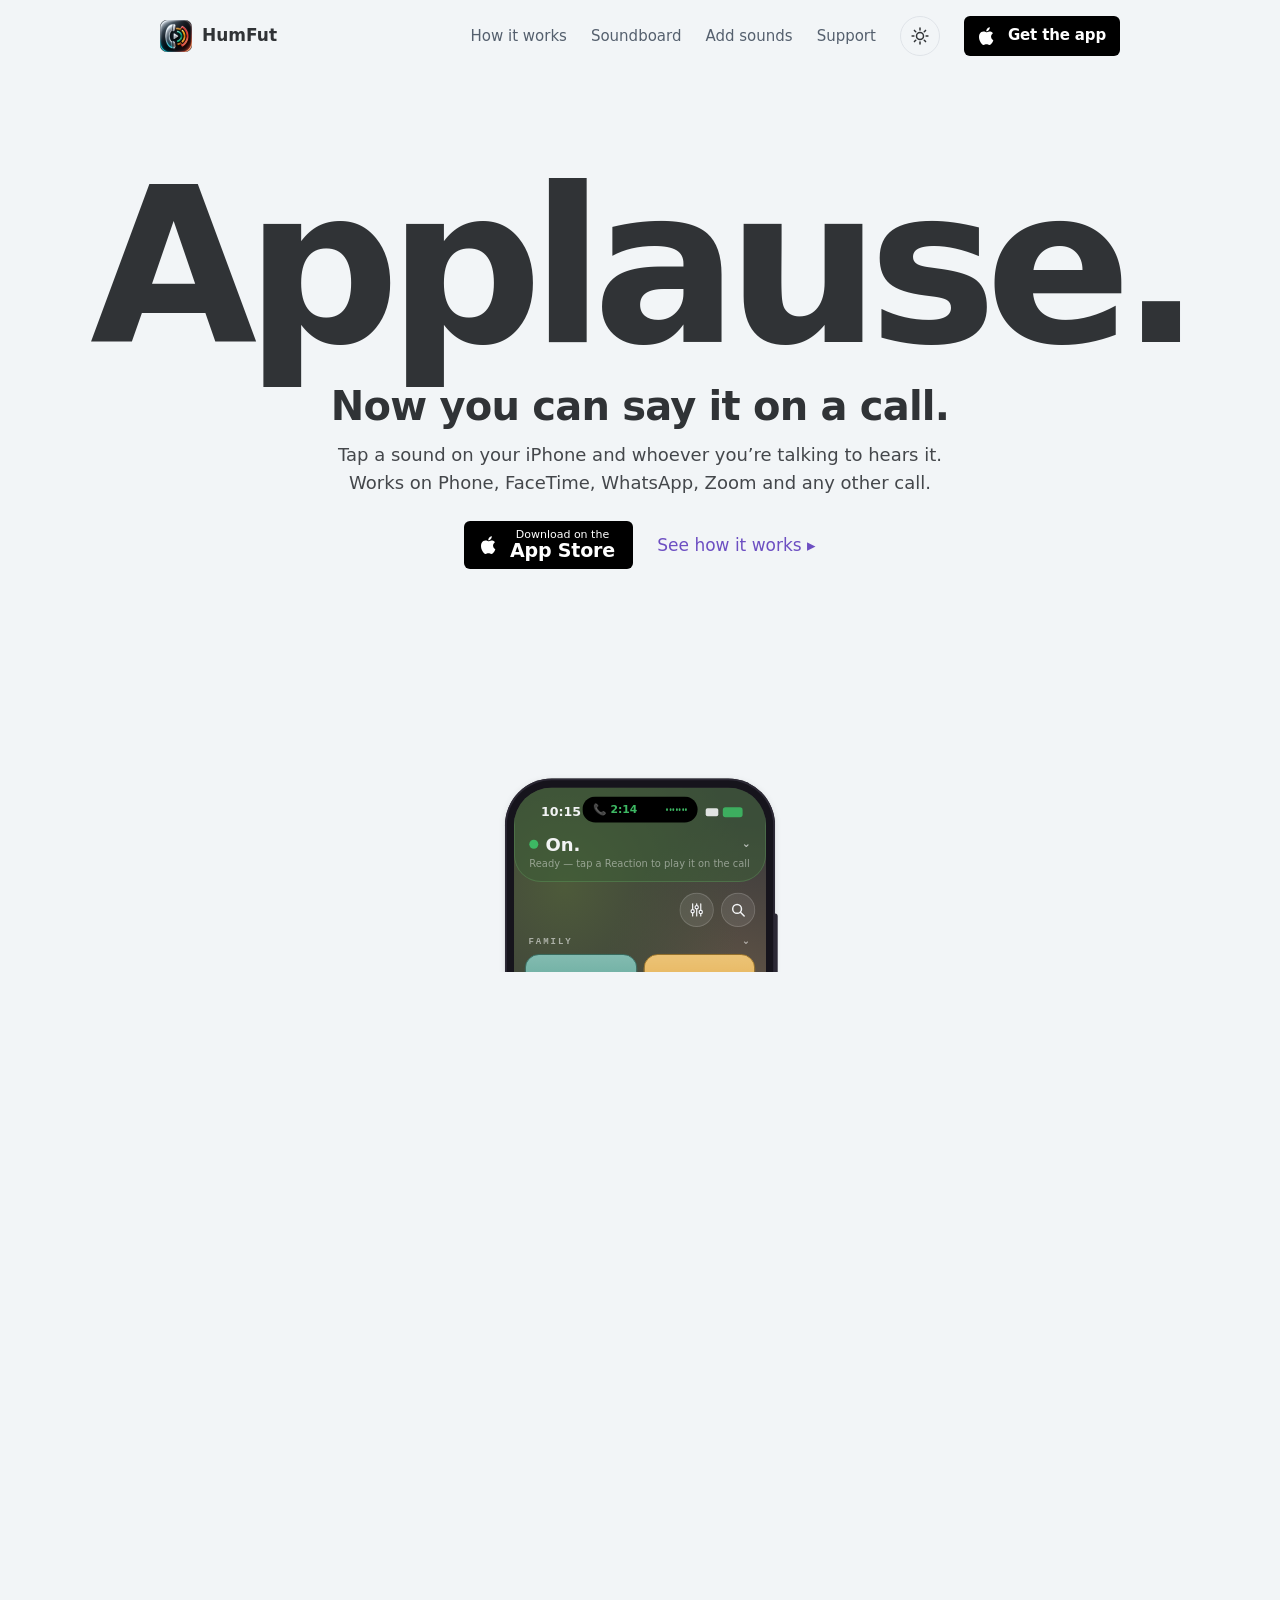
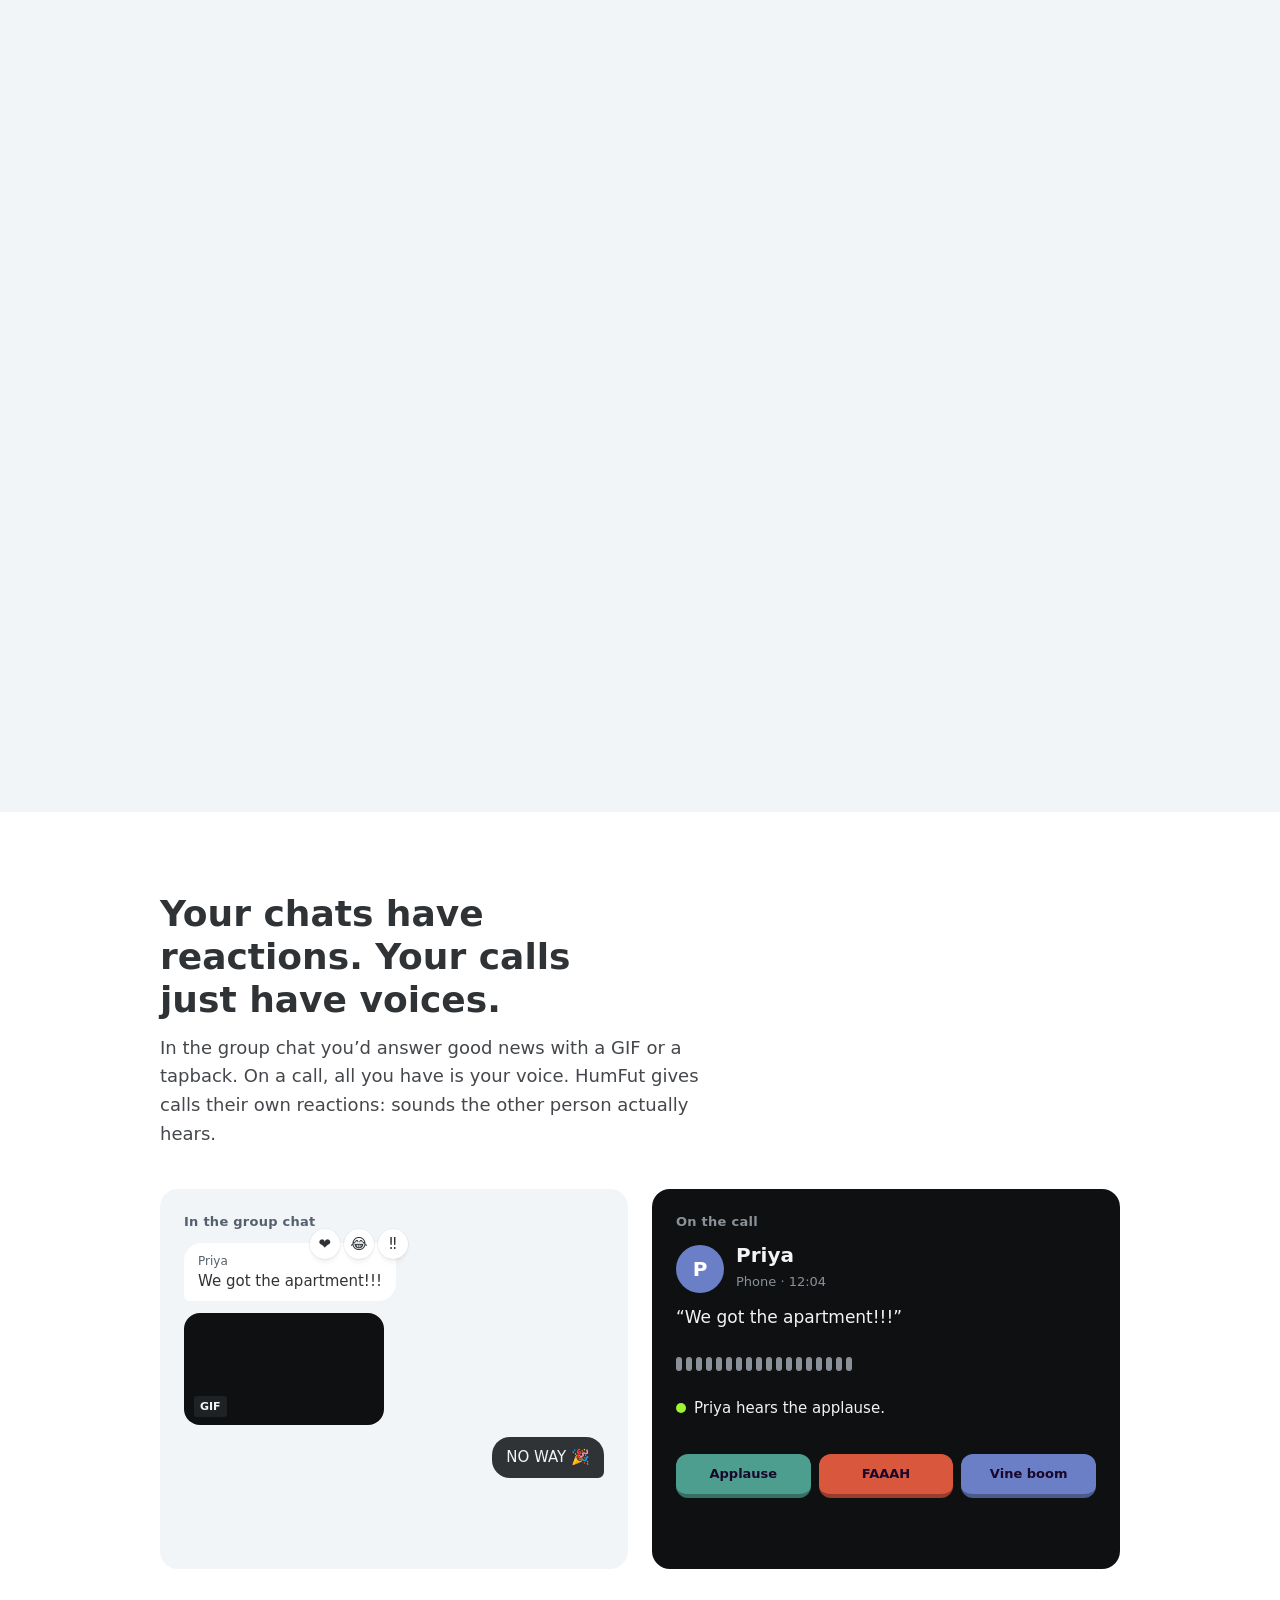
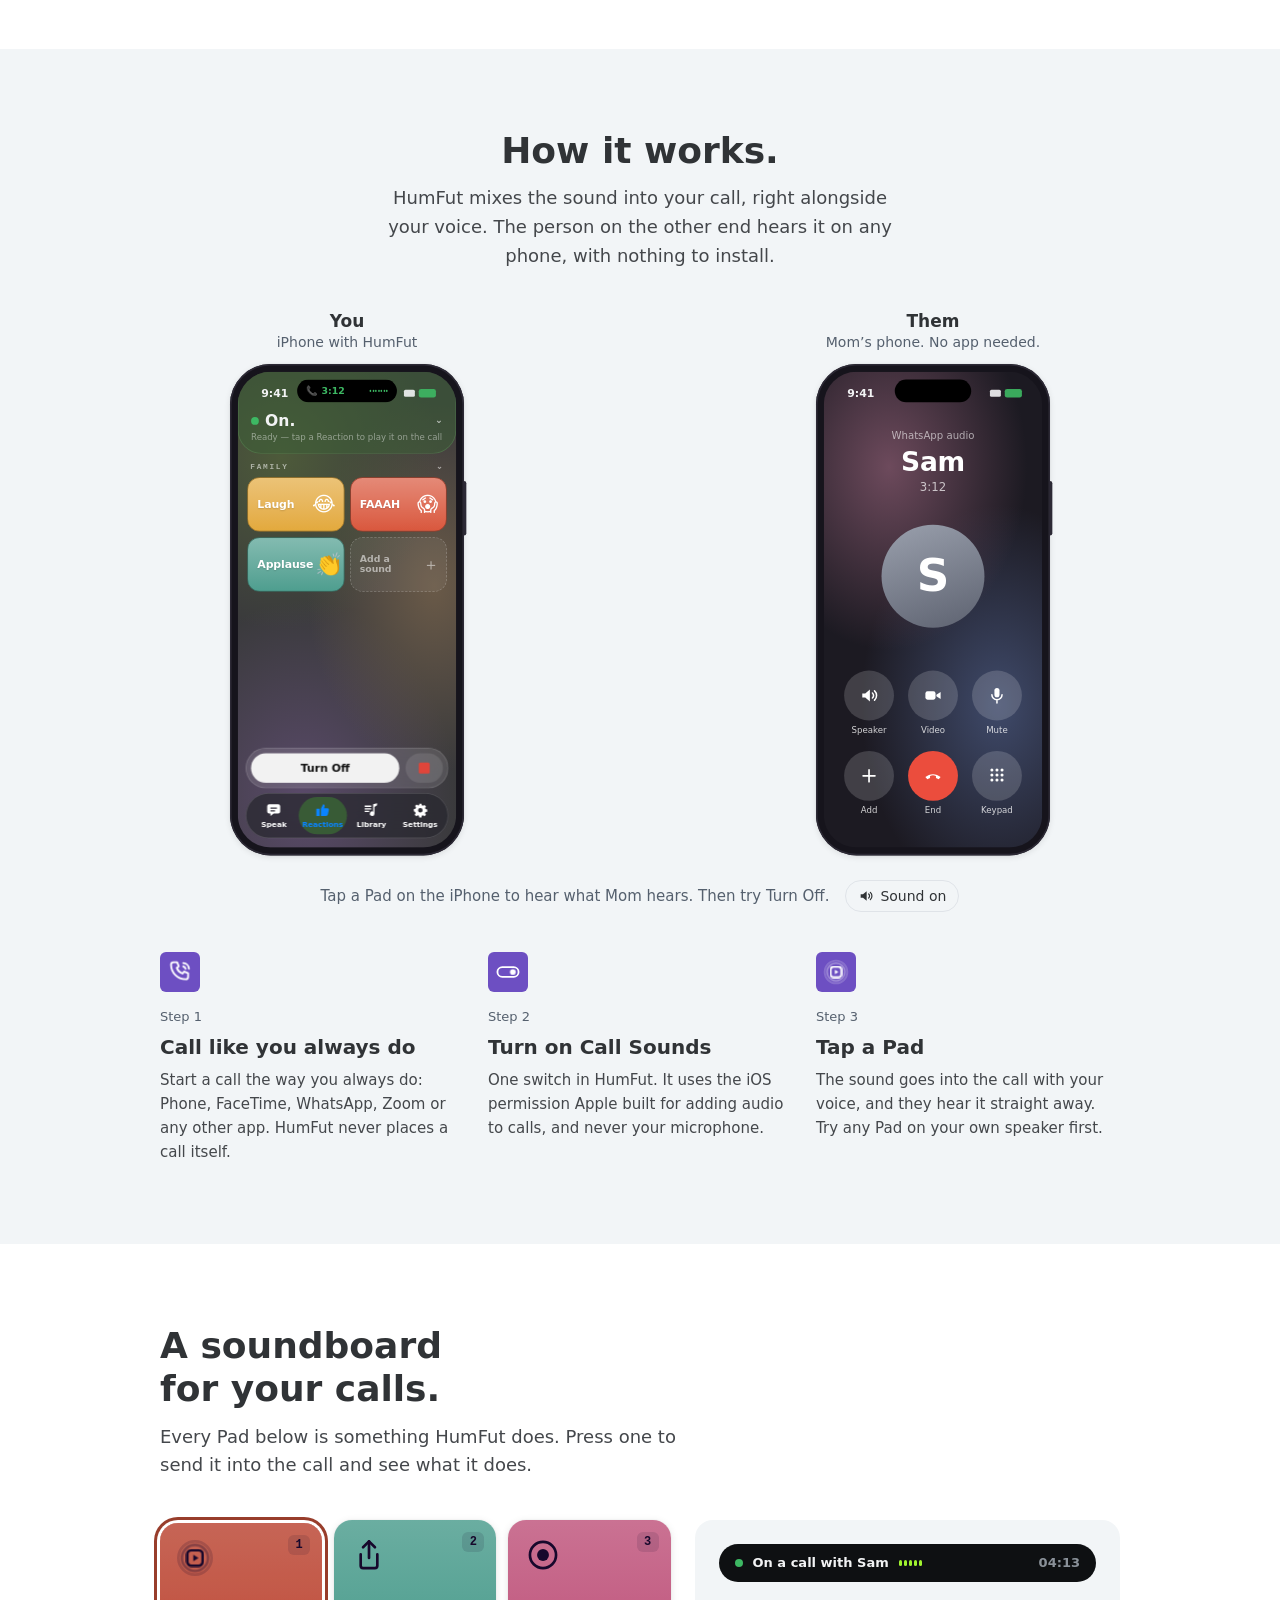
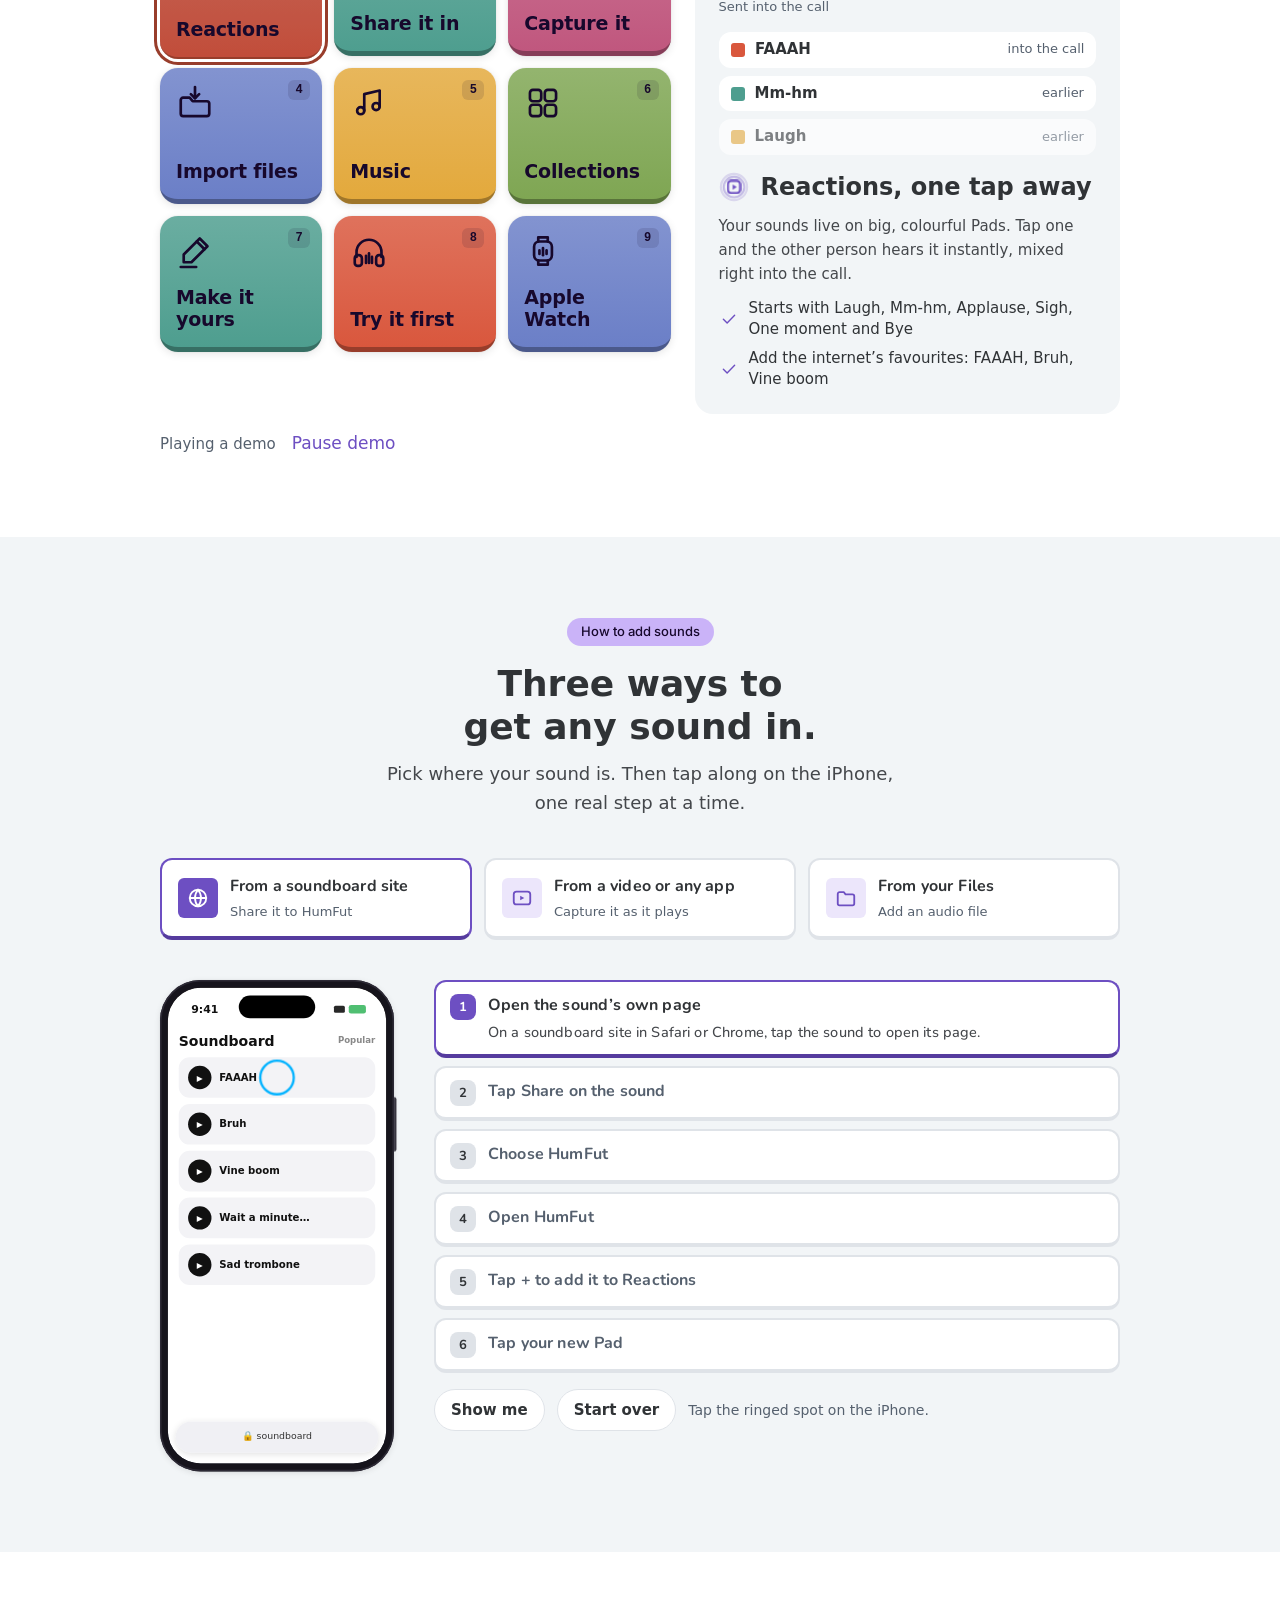
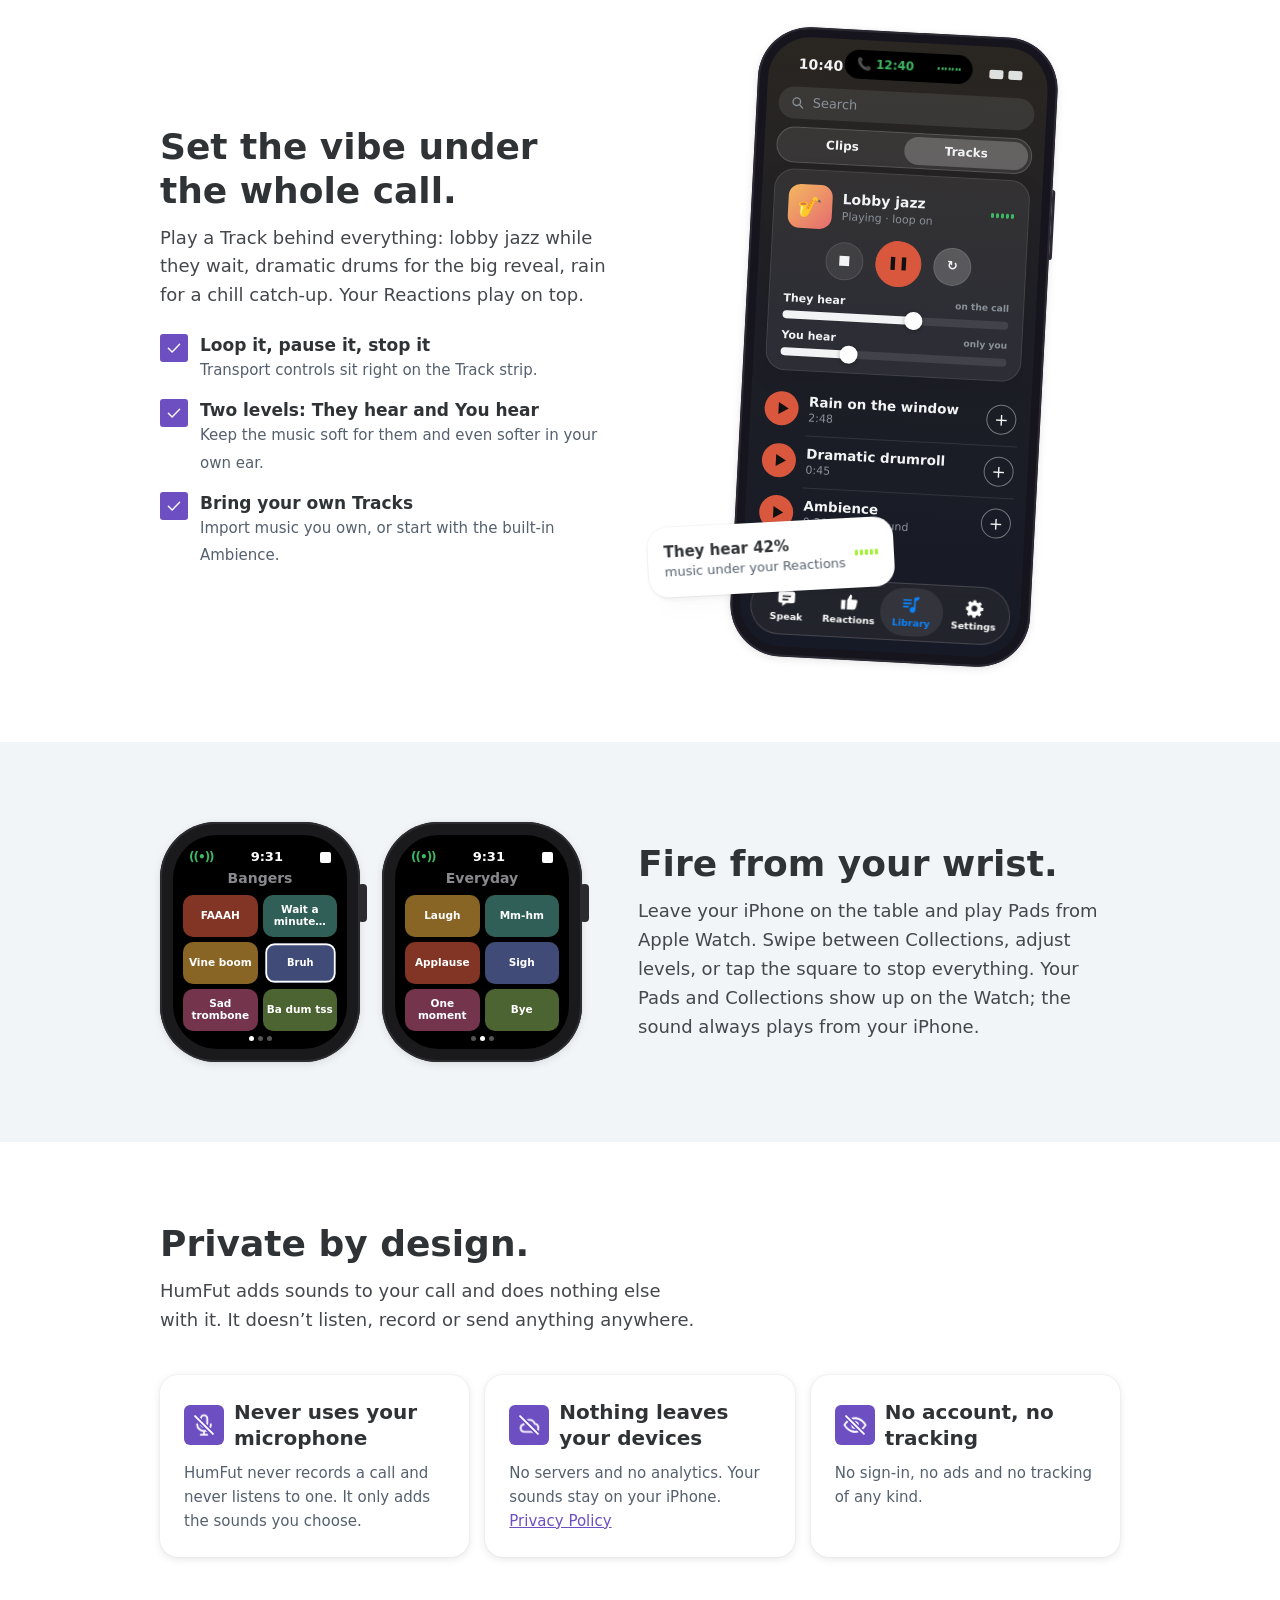
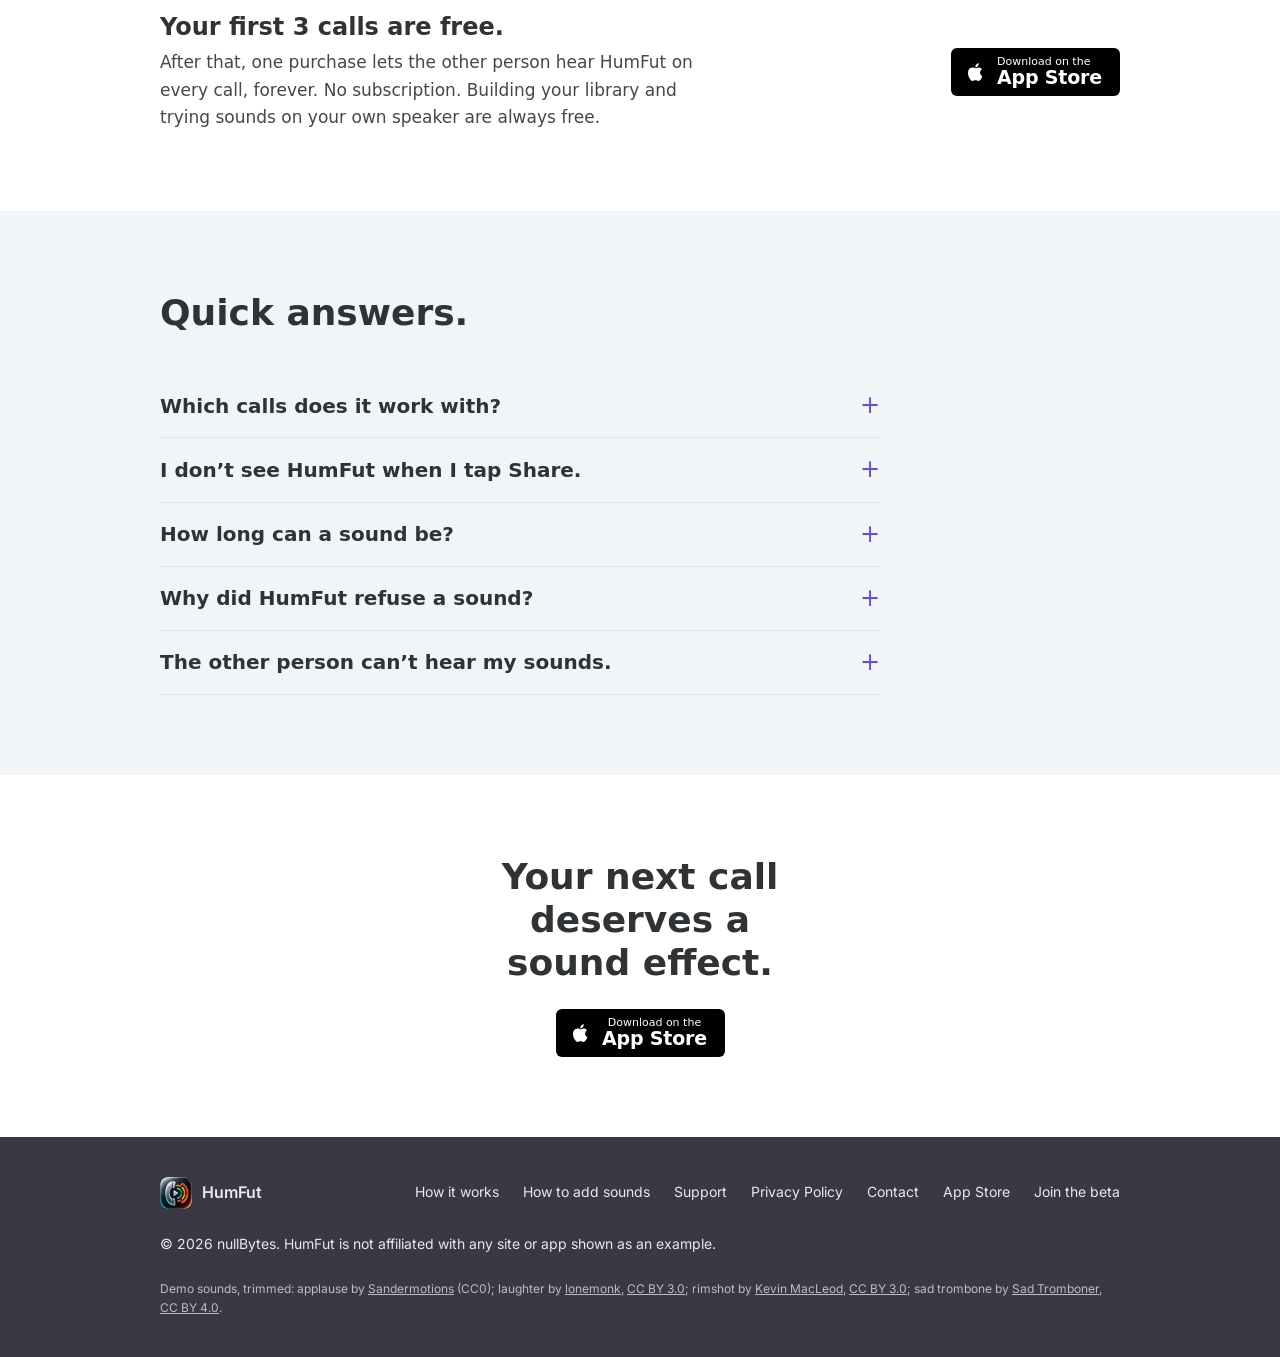
==== commit 190d8bff: "Beta form: first and last name, and optional 'Tell us about you' - First and last name are now requi" ====
--- a/index.html
+++ b/index.html
@@ -14,10 +14,10 @@
 <link rel="icon" type="image/png" sizes="32x32" href="assets/icons/favicon-32.png">
 <link rel="icon" type="image/png" sizes="64x64" href="assets/icons/favicon-64.png">
 <link rel="apple-touch-icon" href="assets/icons/apple-touch-icon.png">
-<link rel="stylesheet" href="assets/tokens.css?v=8f24482d">
-<link rel="stylesheet" href="assets/components.css?v=8f24482d">
-<link rel="stylesheet" href="assets/mockups.css?v=8f24482d">
-<link rel="stylesheet" href="assets/site.css?v=8f24482d">
+<link rel="stylesheet" href="assets/tokens.css?v=1a3e2363">
+<link rel="stylesheet" href="assets/components.css?v=1a3e2363">
+<link rel="stylesheet" href="assets/mockups.css?v=1a3e2363">
+<link rel="stylesheet" href="assets/site.css?v=1a3e2363">
 <script>document.documentElement.classList.add('js');</script>
 <script>
   // Light by default. Apply a saved Dark or System choice before first paint; System follows the device.
@@ -386,13 +386,13 @@
   </div>
 </footer>
 
-<script src="assets/site.js?v=8f24482d" defer></script>
-<script src="assets/anim-icons.js?v=8f24482d" defer></script>
-<script src="assets/phone.js?v=8f24482d" defer></script>
-<script src="assets/hero.js?v=8f24482d" defer></script>
-<script src="assets/tincan.js?v=8f24482d" defer></script>
-<script src="assets/addsounds.js?v=8f24482d" defer></script>
-<script src="assets/story.js?v=8f24482d" defer></script>
-<script src="assets/effects.js?v=8f24482d" defer></script>
+<script src="assets/site.js?v=1a3e2363" defer></script>
+<script src="assets/anim-icons.js?v=1a3e2363" defer></script>
+<script src="assets/phone.js?v=1a3e2363" defer></script>
+<script src="assets/hero.js?v=1a3e2363" defer></script>
+<script src="assets/tincan.js?v=1a3e2363" defer></script>
+<script src="assets/addsounds.js?v=1a3e2363" defer></script>
+<script src="assets/story.js?v=1a3e2363" defer></script>
+<script src="assets/effects.js?v=1a3e2363" defer></script>
 </body>
 </html>
--- a/assets/site.css
+++ b/assets/site.css
@@ -648,3 +648,27 @@
 .beta-done h2 { margin: 0; font-size: 24px; color: var(--ink); }
 .beta-done p { margin: 0; font-size: 16px; line-height: 1.55; color: var(--ink-2); }
 .page-meta .hf-link { font-size: inherit; }
+/* Beta form: name row and the optional "Tell us about you" questions */
+.beta-form .name-row { display: grid; grid-template-columns: 1fr 1fr; gap: var(--space-12); }
+@media (max-width: 420px) { .beta-form .name-row { grid-template-columns: 1fr; } }
+.beta-form textarea { font: inherit; font-size: 16px; font-weight: 400; line-height: 1.45; color: var(--ink); background: var(--canvas); border: 1.5px solid var(--hairline); border-radius: 12px; padding: 10px 14px; width: 100%; box-sizing: border-box; resize: vertical; min-height: 96px; }
+.beta-form textarea:focus-visible { outline: 3px solid var(--accent); outline-offset: 1px; border-color: var(--accent); }
+.beta-form fieldset.field { border: 0; margin: 0; padding: 0; display: grid; gap: 8px; }
+.beta-form fieldset legend { padding: 0; margin-bottom: 6px; font-size: 14px; font-weight: 600; color: var(--ink); }
+.beta-more { border: 1.5px solid var(--hairline); border-radius: 14px; padding: 0 14px; }
+.beta-more[open] { padding-bottom: 14px; display: grid; gap: var(--space-12); }
+.beta-more summary { cursor: pointer; list-style: none; padding: 12px 0; display: flex; justify-content: space-between; align-items: center; font-size: 15px; font-weight: 600; color: var(--ink); }
+.beta-more summary::-webkit-details-marker { display: none; }
+.beta-more summary small { font-weight: 400; color: var(--muted); margin-left: 4px; margin-right: auto; }
+.beta-more summary::after { content: "+"; color: var(--accent); font-size: 22px; font-weight: 400; line-height: 1; }
+.beta-more[open] summary::after { content: "\2212"; }
+.beta-more summary:focus-visible { outline: 3px solid var(--accent); outline-offset: 2px; border-radius: 8px; }
+.beta-more .field-help { margin: -8px 0 0; }
+.chips-row { display: flex; flex-wrap: wrap; gap: 8px; }
+.chip-check { position: relative; cursor: pointer; }
+.chip-check input { position: absolute; opacity: 0; width: 1px; height: 1px; }
+.chip-check span { display: inline-block; padding: 7px 14px; border-radius: var(--radius-pill); border: 1.5px solid var(--hairline); font-size: 14px; font-weight: 600; color: var(--ink-2); }
+.chip-check input:checked + span { border-color: var(--accent); background: var(--accent-wash); color: var(--accent); }
+.chip-check input:focus-visible + span { outline: 3px solid var(--accent); outline-offset: 2px; }
+.beta-form fieldset .check { font-weight: 400; color: var(--ink-2); }
+.beta-form fieldset.field + fieldset.field { margin-top: 4px; }
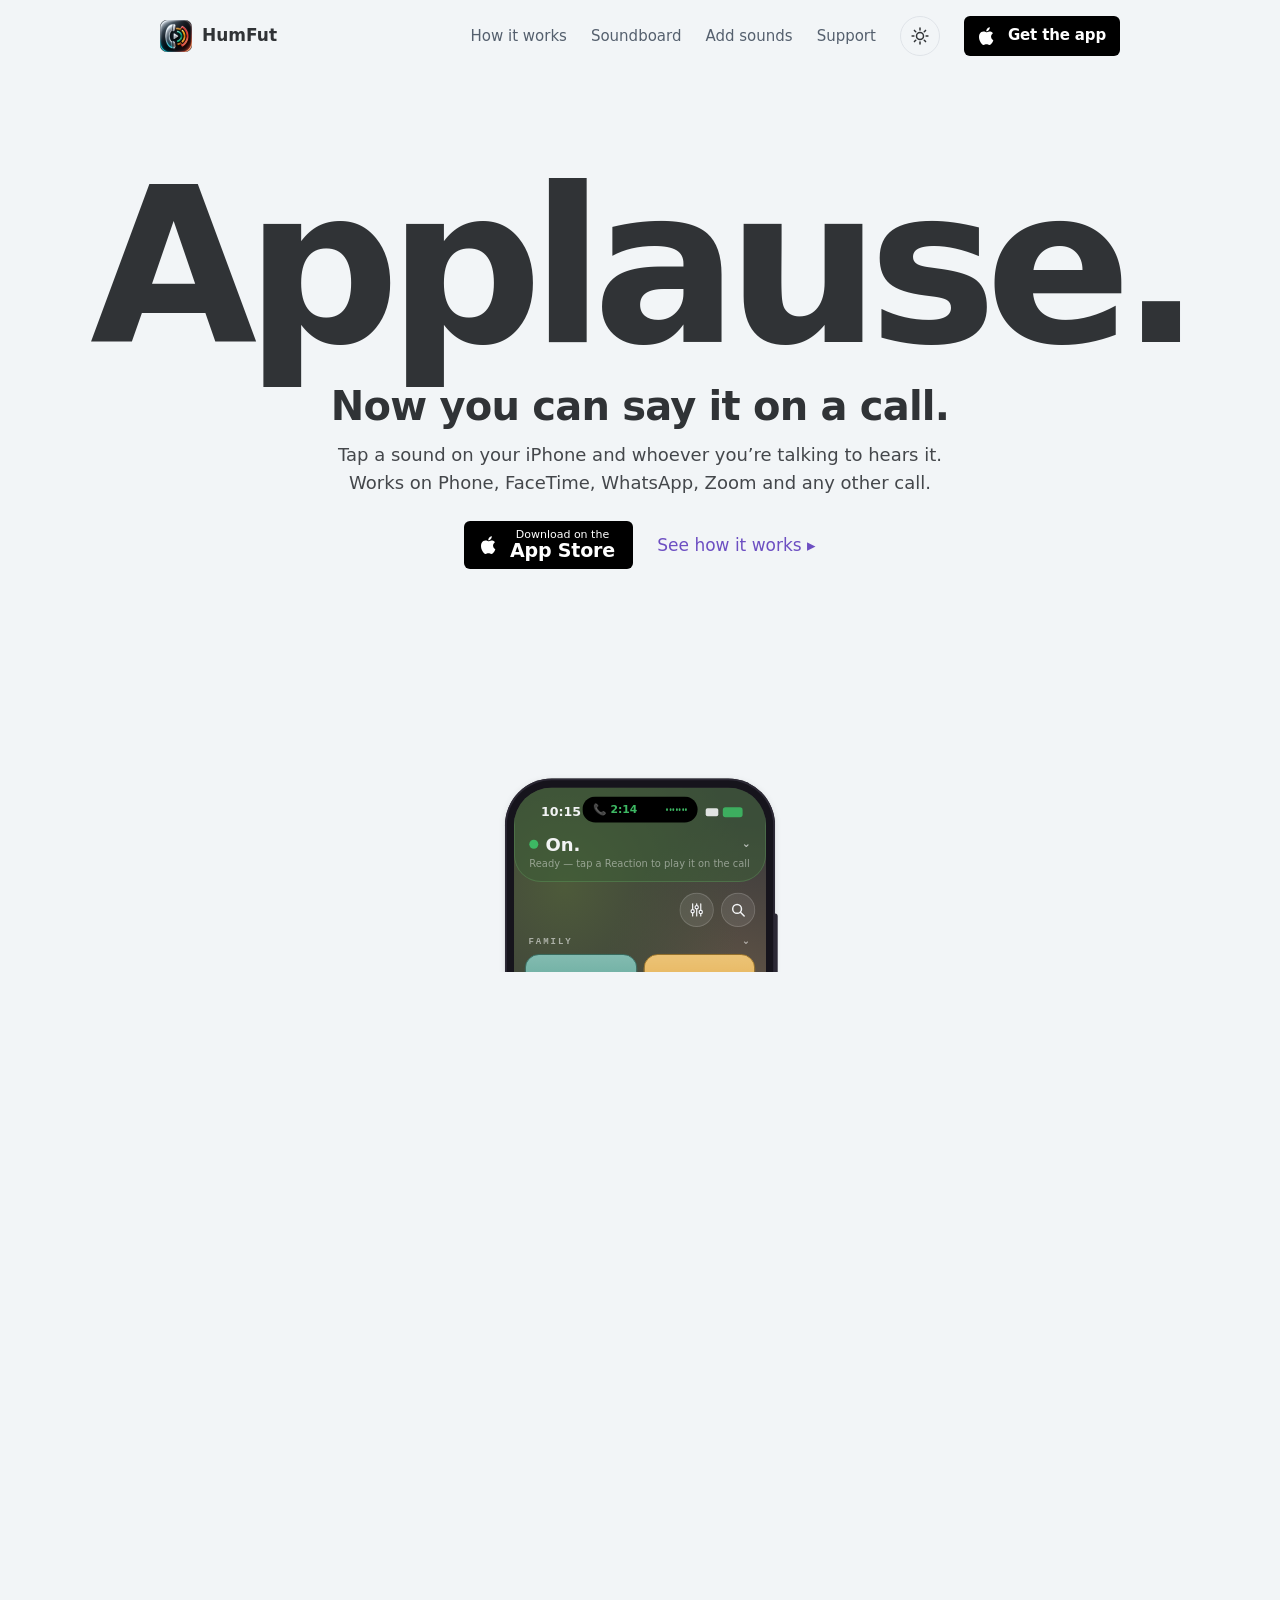
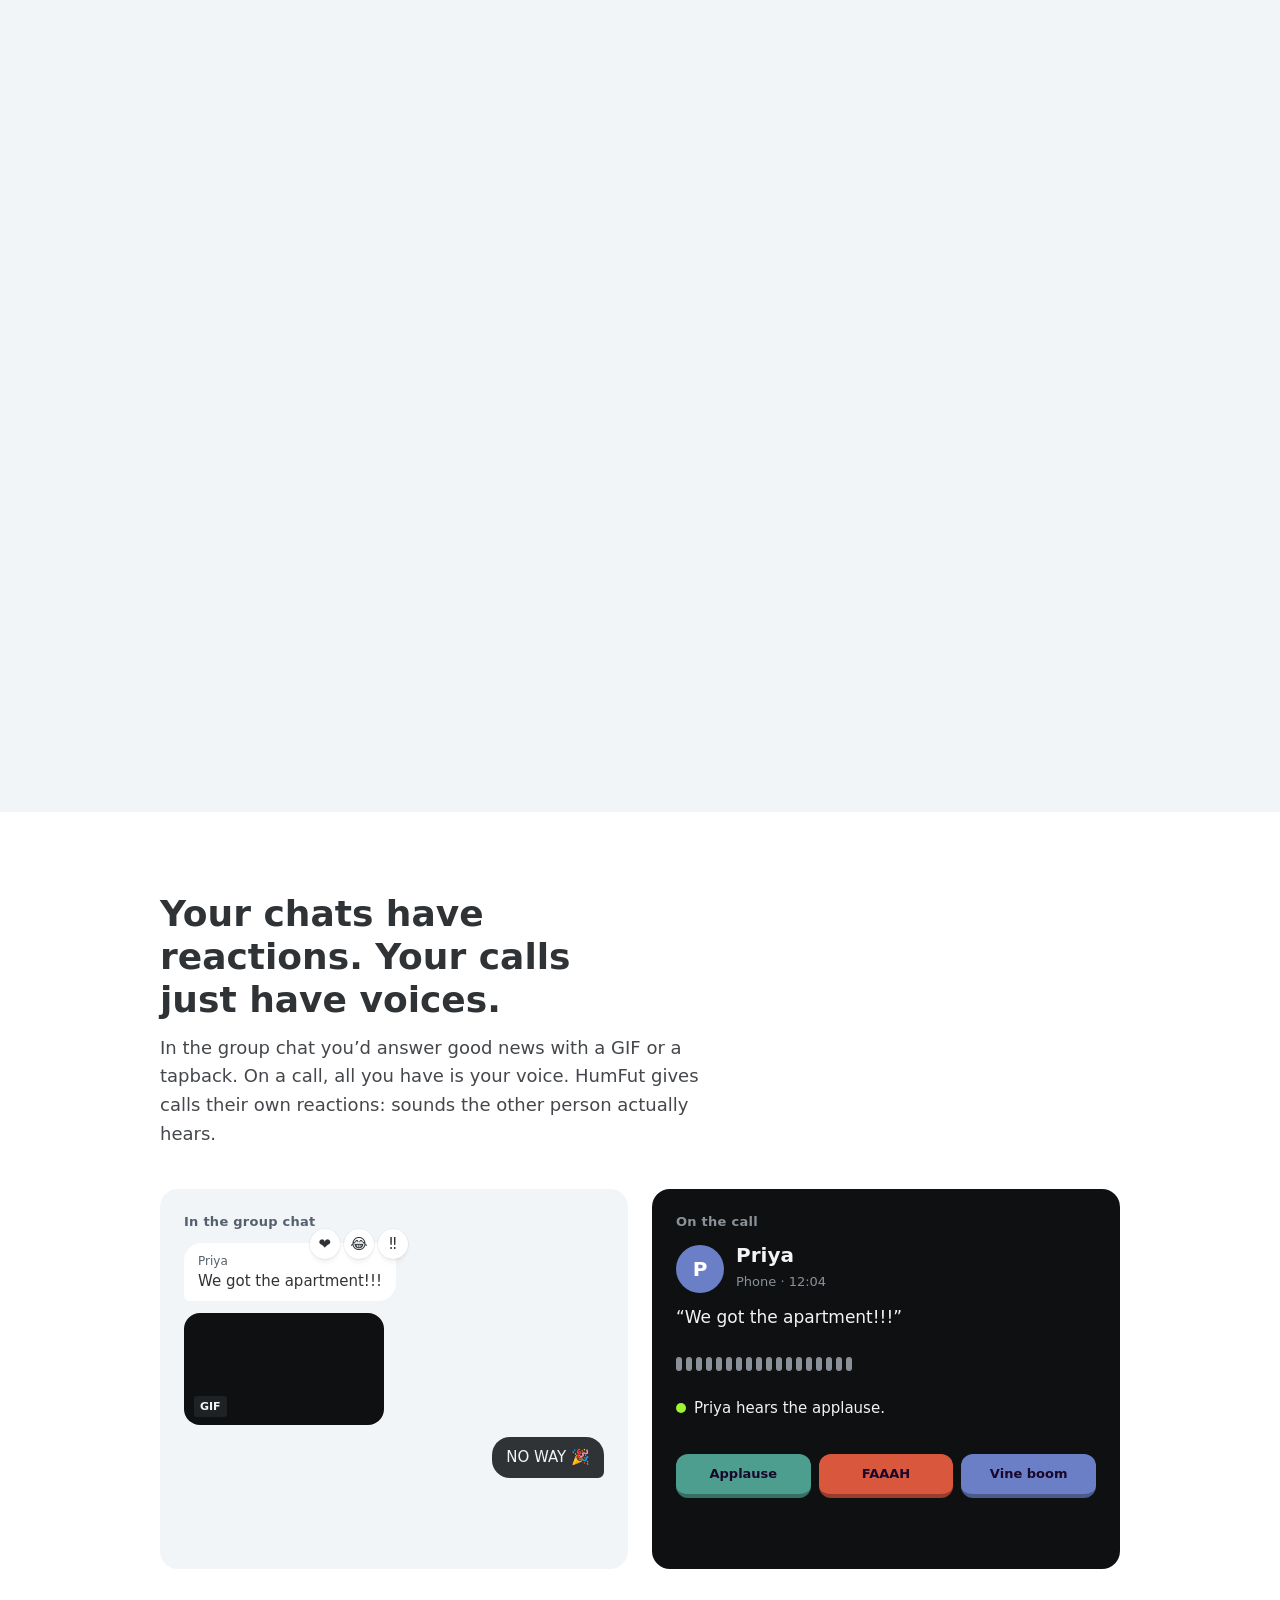
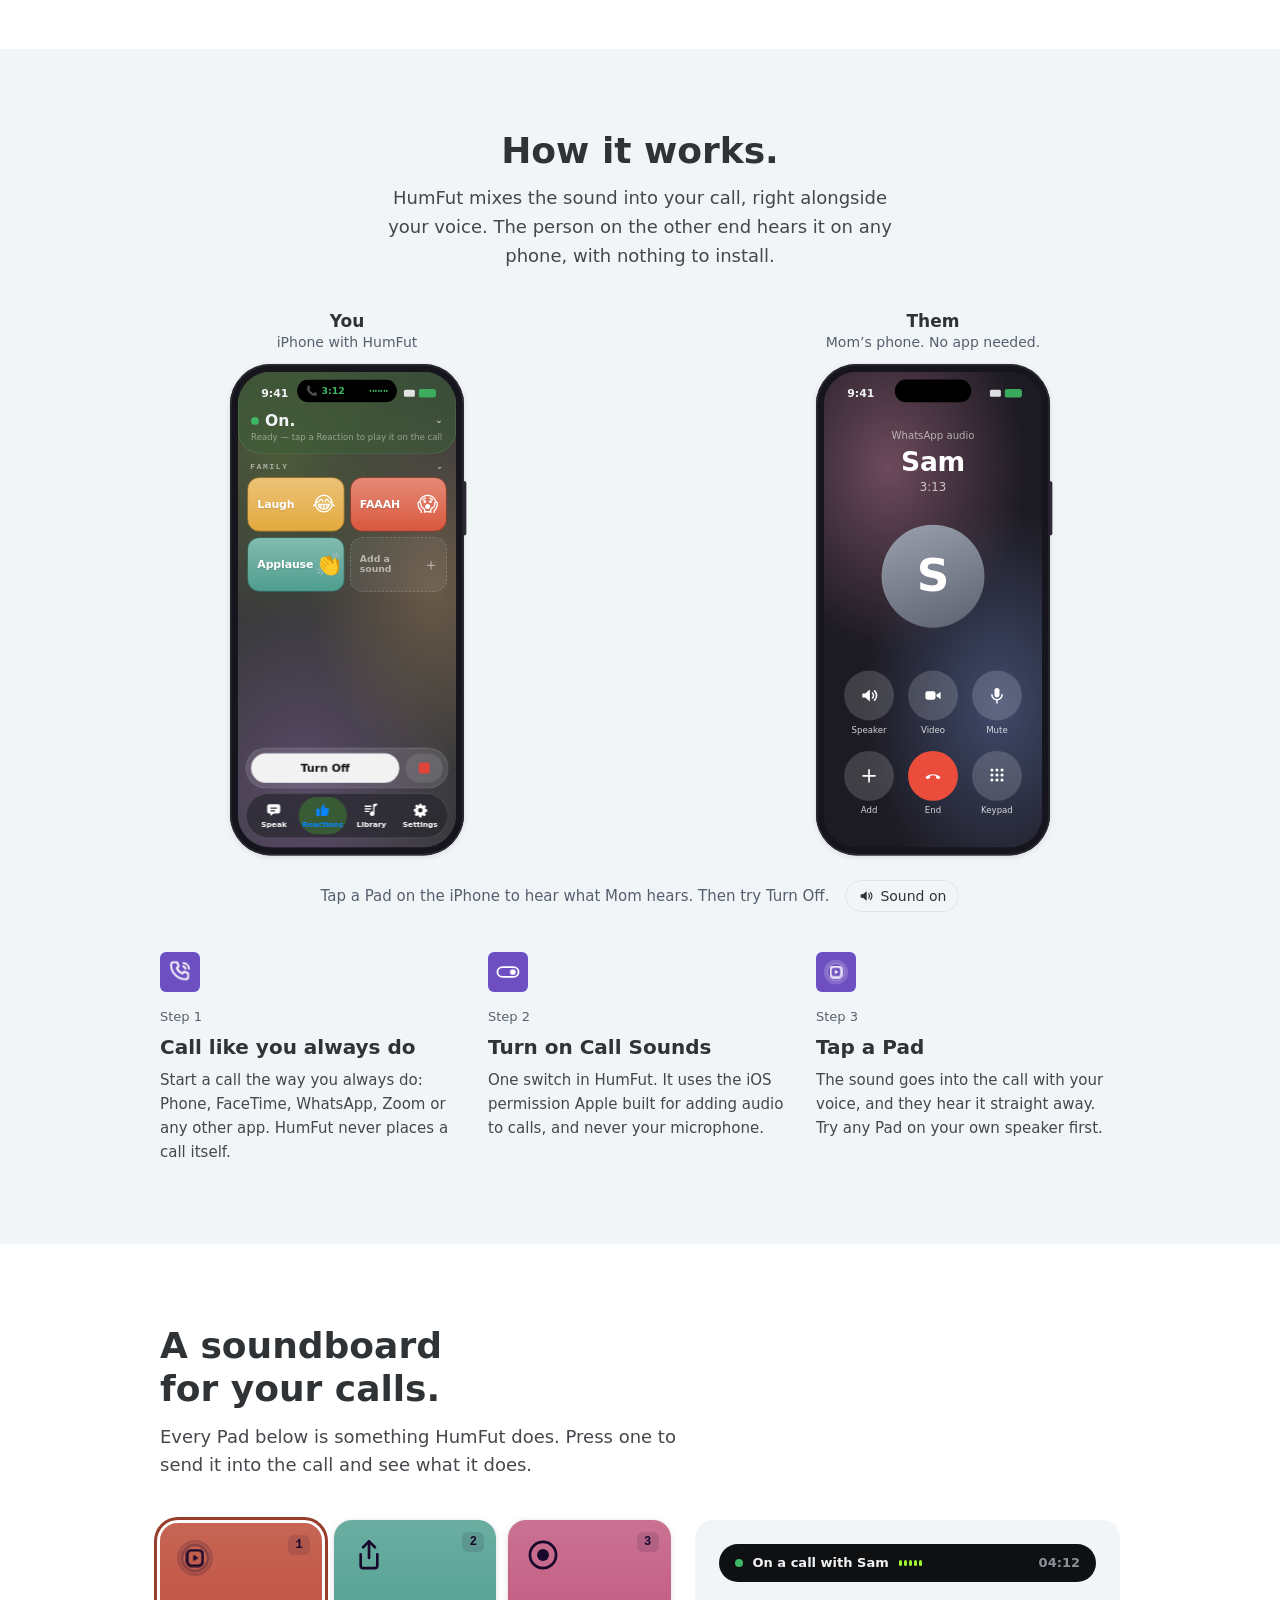
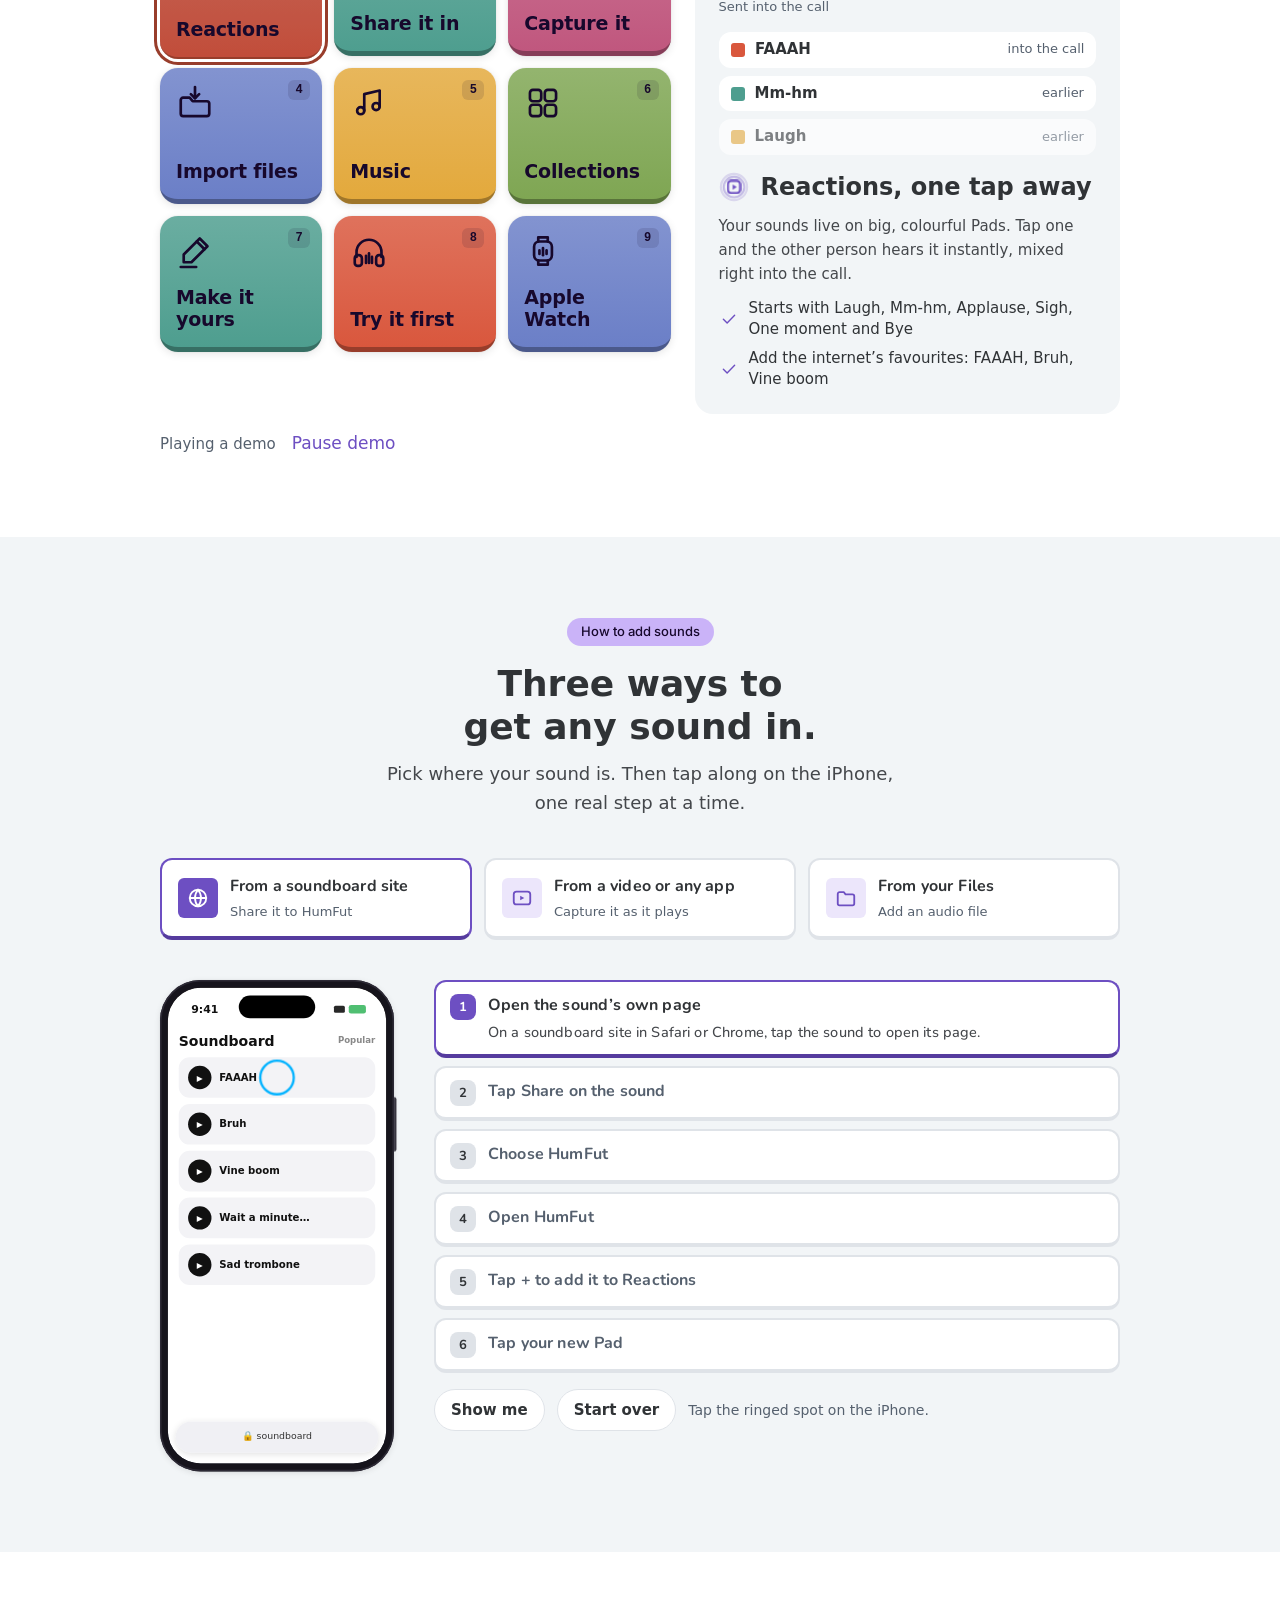
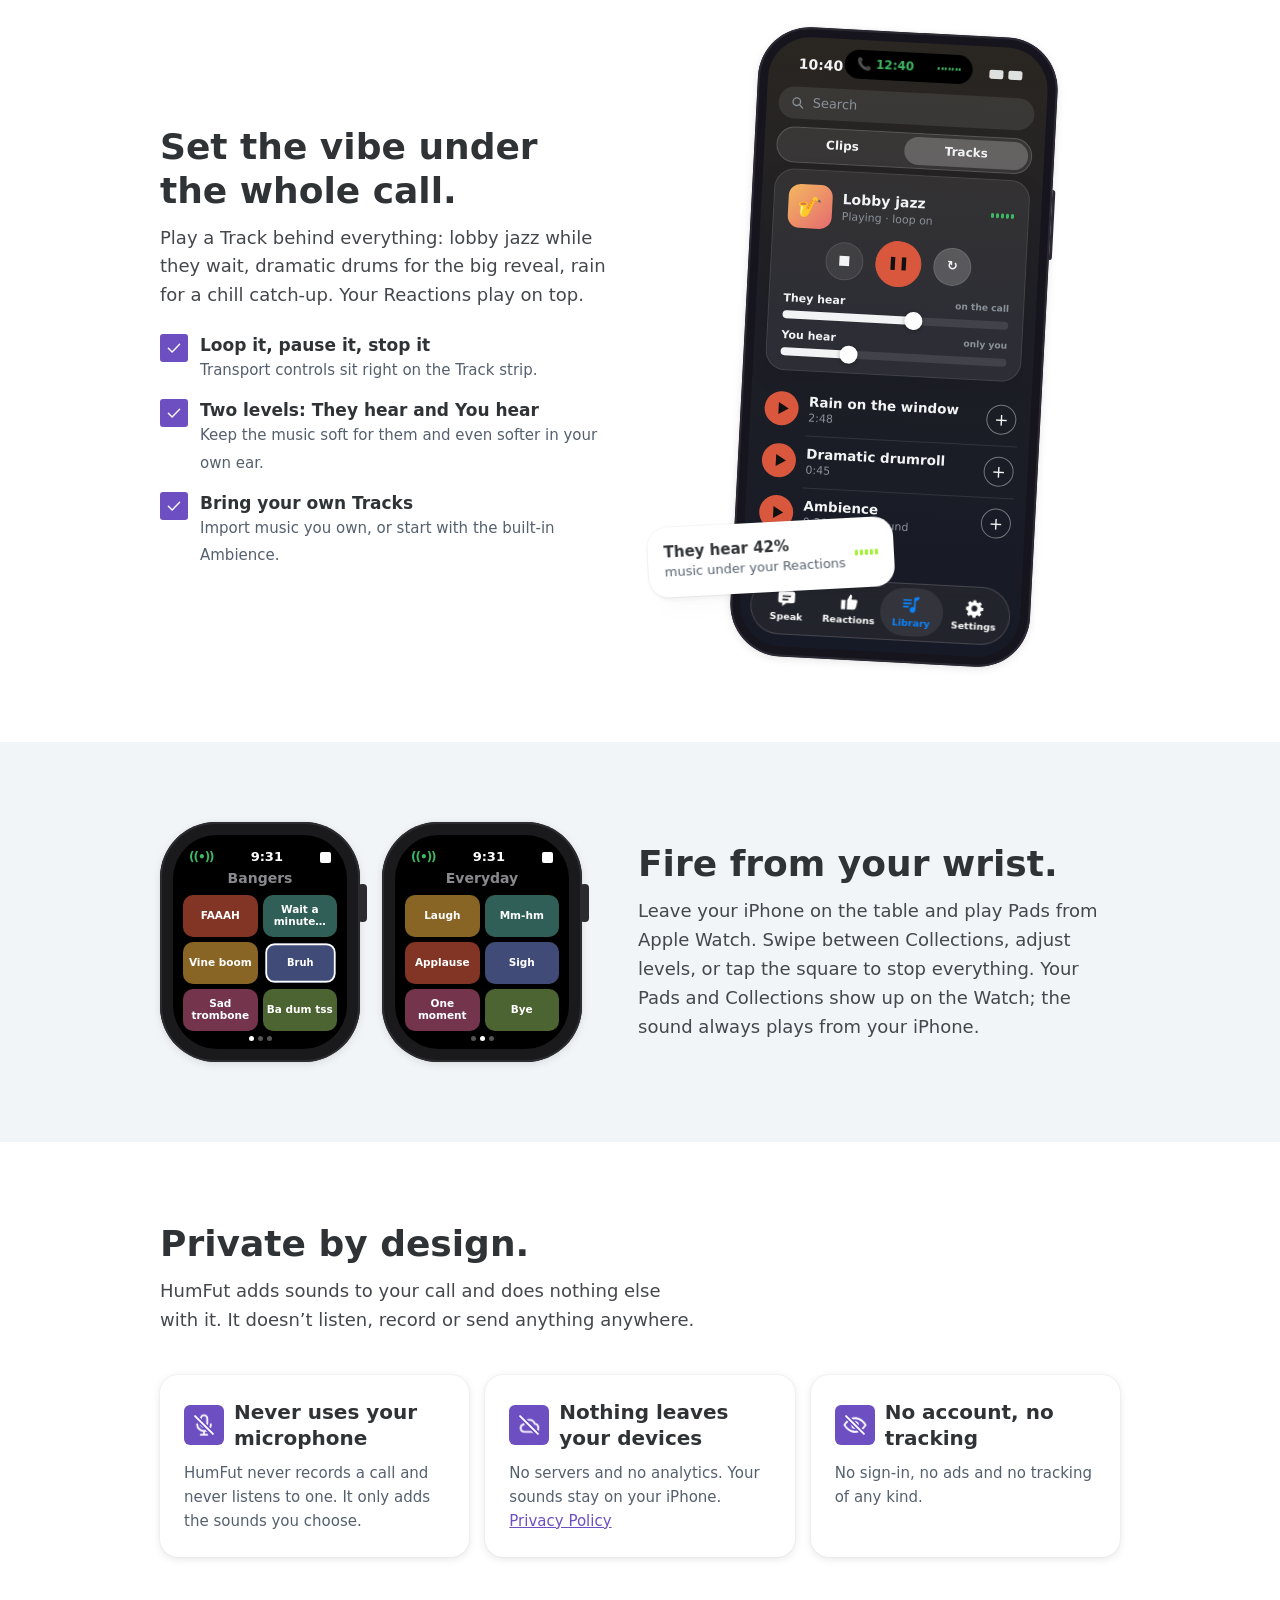
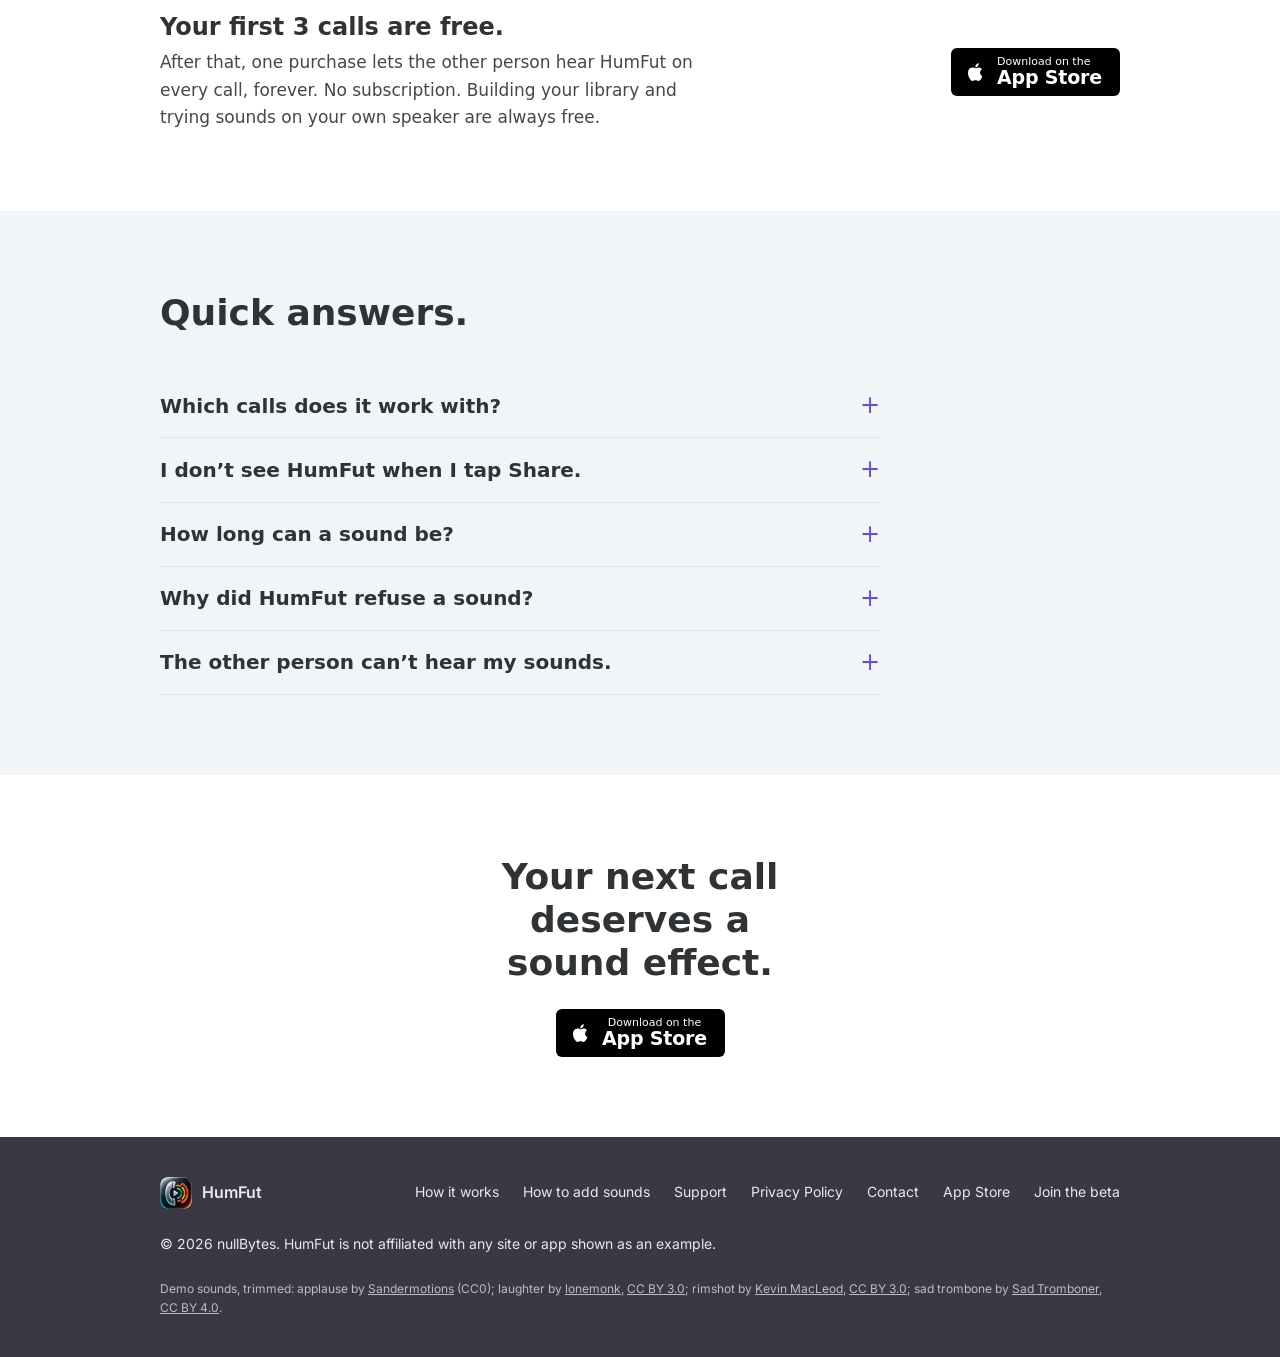
==== commit 94954835: "Keep the beta page text still when "Tell us about you" opens The hero grid centred its two columns v" ====
--- a/index.html
+++ b/index.html
@@ -14,10 +14,10 @@
 <link rel="icon" type="image/png" sizes="32x32" href="assets/icons/favicon-32.png">
 <link rel="icon" type="image/png" sizes="64x64" href="assets/icons/favicon-64.png">
 <link rel="apple-touch-icon" href="assets/icons/apple-touch-icon.png">
-<link rel="stylesheet" href="assets/tokens.css?v=1a3e2363">
-<link rel="stylesheet" href="assets/components.css?v=1a3e2363">
-<link rel="stylesheet" href="assets/mockups.css?v=1a3e2363">
-<link rel="stylesheet" href="assets/site.css?v=1a3e2363">
+<link rel="stylesheet" href="assets/tokens.css?v=f05b3c0a">
+<link rel="stylesheet" href="assets/components.css?v=f05b3c0a">
+<link rel="stylesheet" href="assets/mockups.css?v=f05b3c0a">
+<link rel="stylesheet" href="assets/site.css?v=f05b3c0a">
 <script>document.documentElement.classList.add('js');</script>
 <script>
   // Light by default. Apply a saved Dark or System choice before first paint; System follows the device.
@@ -386,13 +386,13 @@
   </div>
 </footer>
 
-<script src="assets/site.js?v=1a3e2363" defer></script>
-<script src="assets/anim-icons.js?v=1a3e2363" defer></script>
-<script src="assets/phone.js?v=1a3e2363" defer></script>
-<script src="assets/hero.js?v=1a3e2363" defer></script>
-<script src="assets/tincan.js?v=1a3e2363" defer></script>
-<script src="assets/addsounds.js?v=1a3e2363" defer></script>
-<script src="assets/story.js?v=1a3e2363" defer></script>
-<script src="assets/effects.js?v=1a3e2363" defer></script>
+<script src="assets/site.js?v=f05b3c0a" defer></script>
+<script src="assets/anim-icons.js?v=f05b3c0a" defer></script>
+<script src="assets/phone.js?v=f05b3c0a" defer></script>
+<script src="assets/hero.js?v=f05b3c0a" defer></script>
+<script src="assets/tincan.js?v=f05b3c0a" defer></script>
+<script src="assets/addsounds.js?v=f05b3c0a" defer></script>
+<script src="assets/story.js?v=f05b3c0a" defer></script>
+<script src="assets/effects.js?v=f05b3c0a" defer></script>
 </body>
 </html>
--- a/assets/site.css
+++ b/assets/site.css
@@ -623,8 +623,10 @@
 @media (max-width: 860px) { .policy { grid-template-columns: 1fr; } .policy-toc { display: none; } }
 
 /* ---------- Join the beta (TestFlight invite request) ---------- */
-.beta-hero { display: grid; grid-template-columns: minmax(0, 1fr) 400px; gap: var(--space-40); align-items: center; }
-@media (max-width: 900px) { .beta-hero { grid-template-columns: 1fr; } }
+.beta-hero { display: grid; grid-template-columns: minmax(0, 1fr) 400px; gap: var(--space-40); align-items: start; }
+/* Top-aligned, so opening the optional questions grows the form downwards without moving the text beside it. */
+.beta-hero > div:first-child { padding-top: var(--space-40); }
+@media (max-width: 900px) { .beta-hero { grid-template-columns: 1fr; } .beta-hero > div:first-child { padding-top: 0; } }
 .beta-form { background: var(--surface); border-radius: var(--radius-card); box-shadow: var(--shadow-float); padding: var(--space-24); display: grid; gap: var(--space-12); }
 .beta-form-head { display: flex; align-items: center; gap: var(--space-12); margin-bottom: var(--space-4); }
 .beta-form-head h2 { margin: 0; font-size: 22px; line-height: 1.2; letter-spacing: -.01em; color: var(--ink); }
@@ -647,7 +649,7 @@
 .beta-done .tick { width: 48px; height: 48px; border-radius: 50%; background: var(--app-ready); color: #fff; display: grid; place-items: center; font-size: 24px; font-weight: 800; }
 .beta-done h2 { margin: 0; font-size: 24px; color: var(--ink); }
 .beta-done p { margin: 0; font-size: 16px; line-height: 1.55; color: var(--ink-2); }
-.page-meta .hf-link { font-size: inherit; }
+.page-meta .hf-link { font-size: inherit; white-space: nowrap; }
 /* Beta form: name row and the optional "Tell us about you" questions */
 .beta-form .name-row { display: grid; grid-template-columns: 1fr 1fr; gap: var(--space-12); }
 @media (max-width: 420px) { .beta-form .name-row { grid-template-columns: 1fr; } }
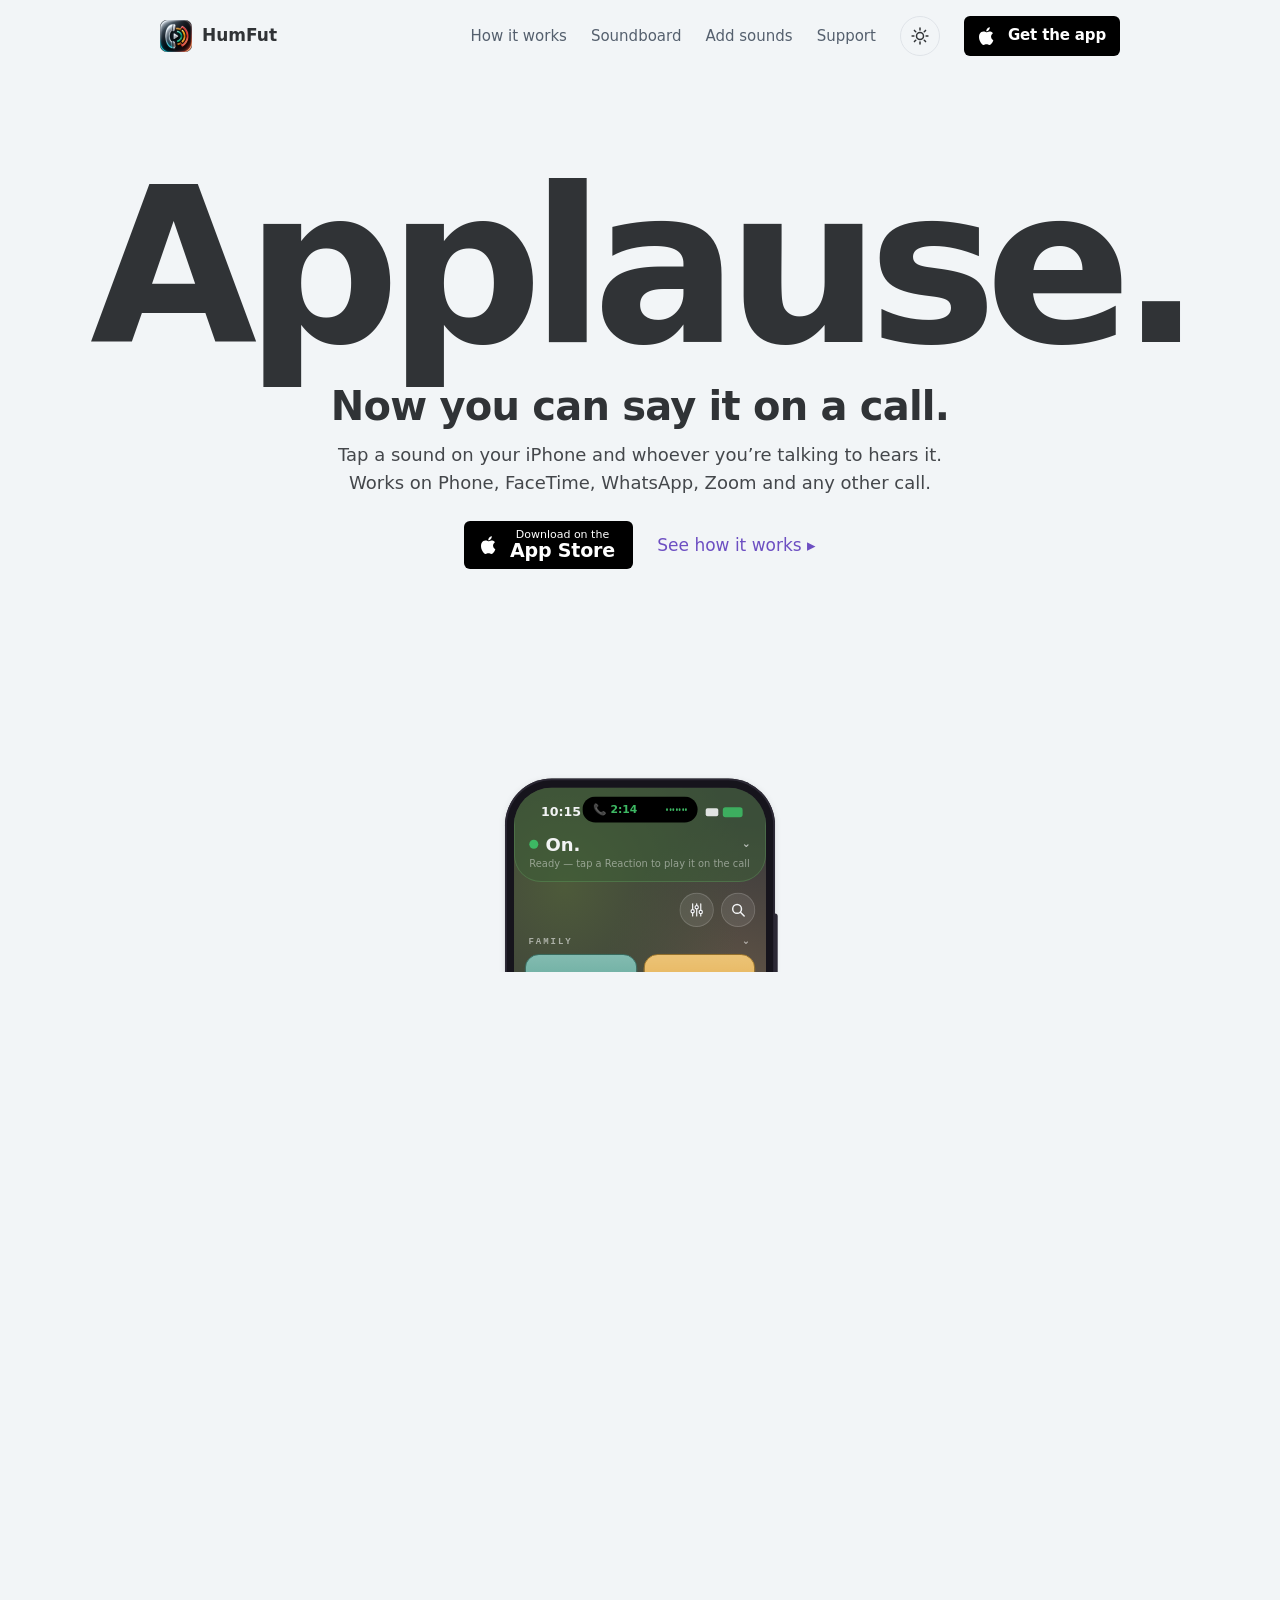
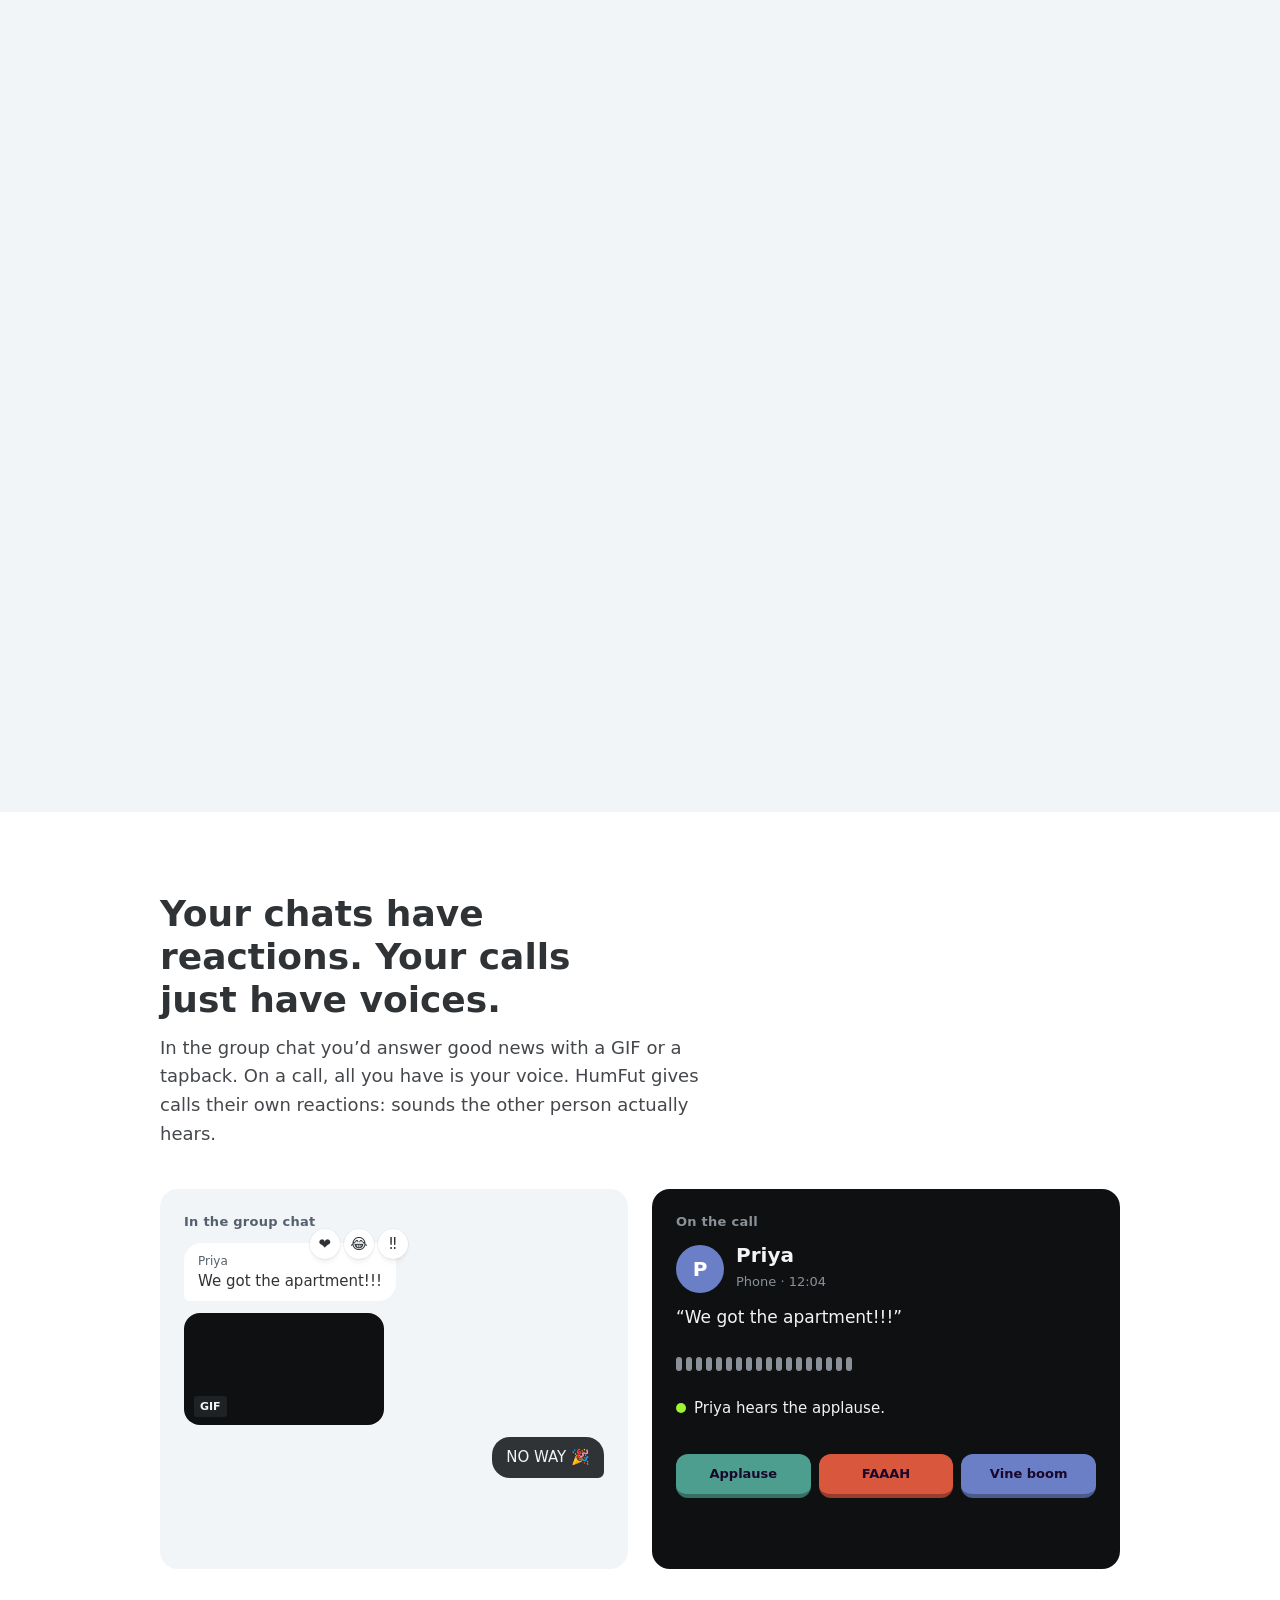
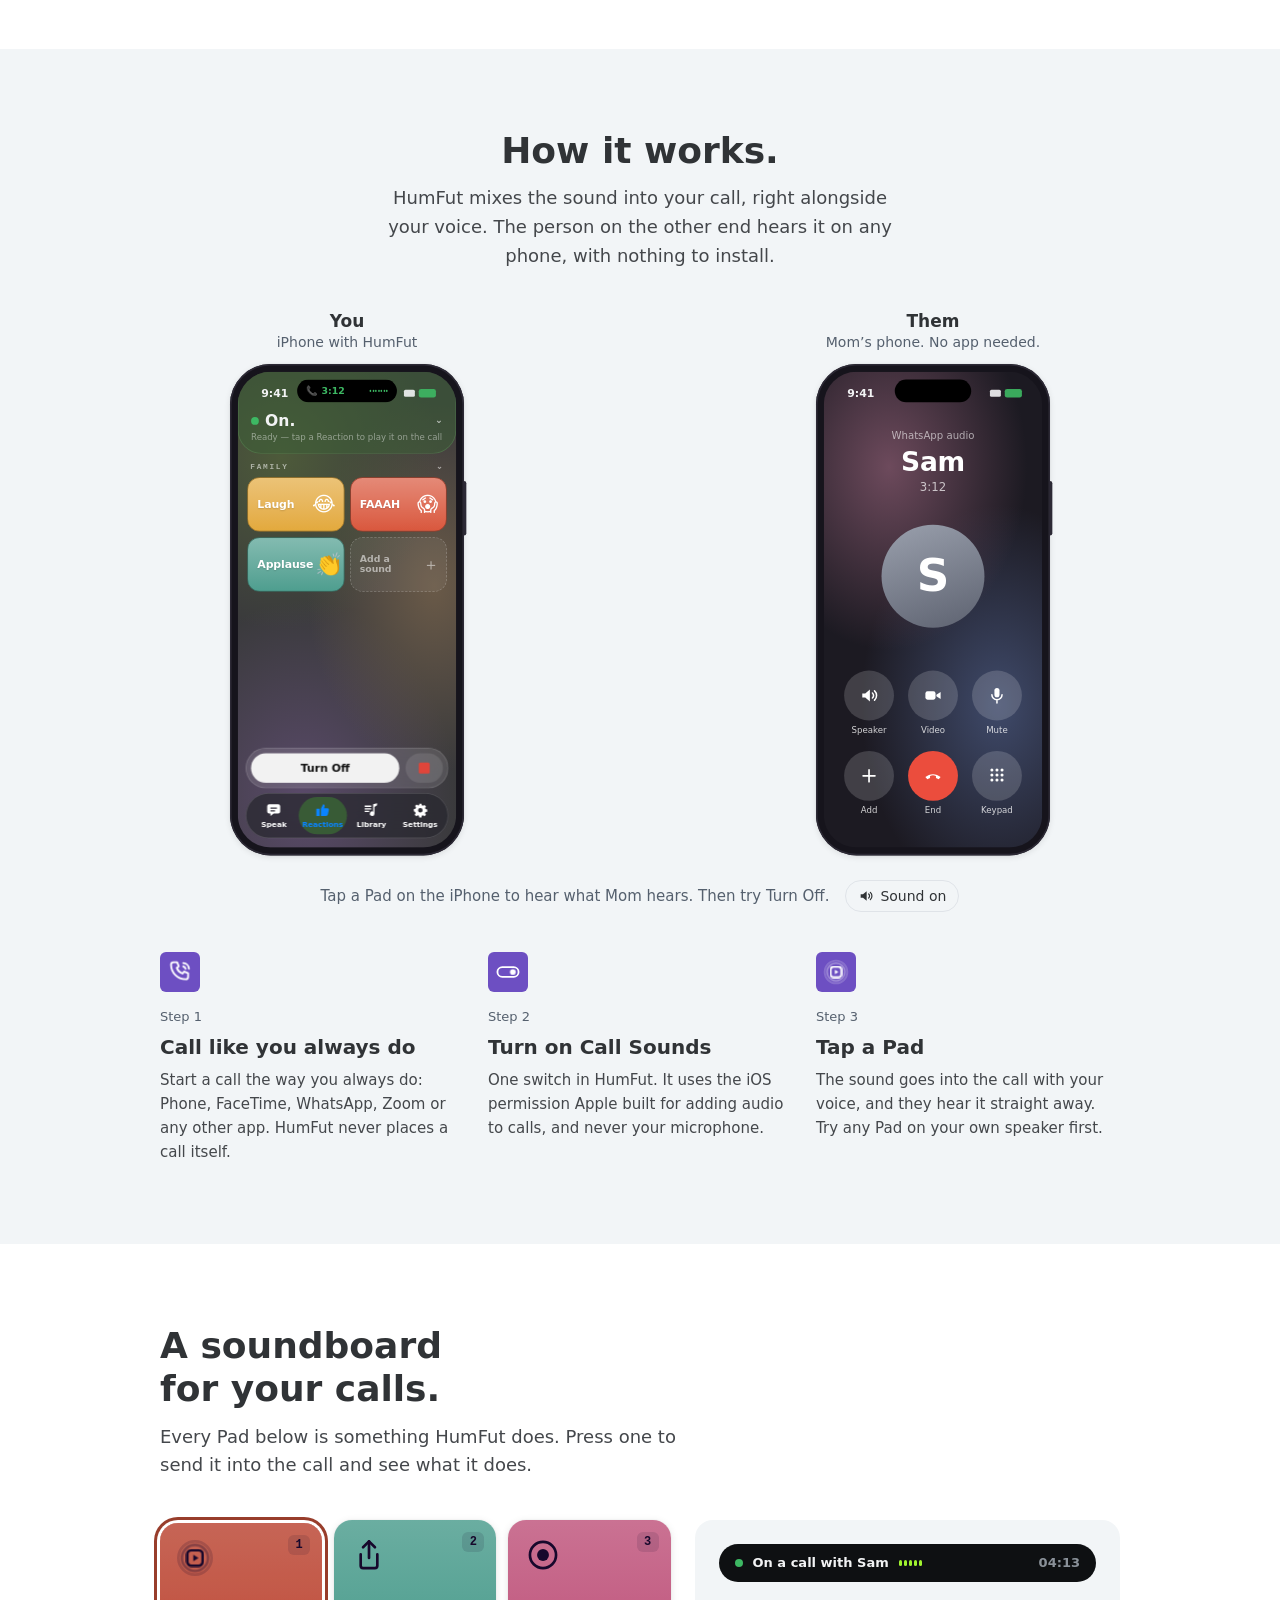
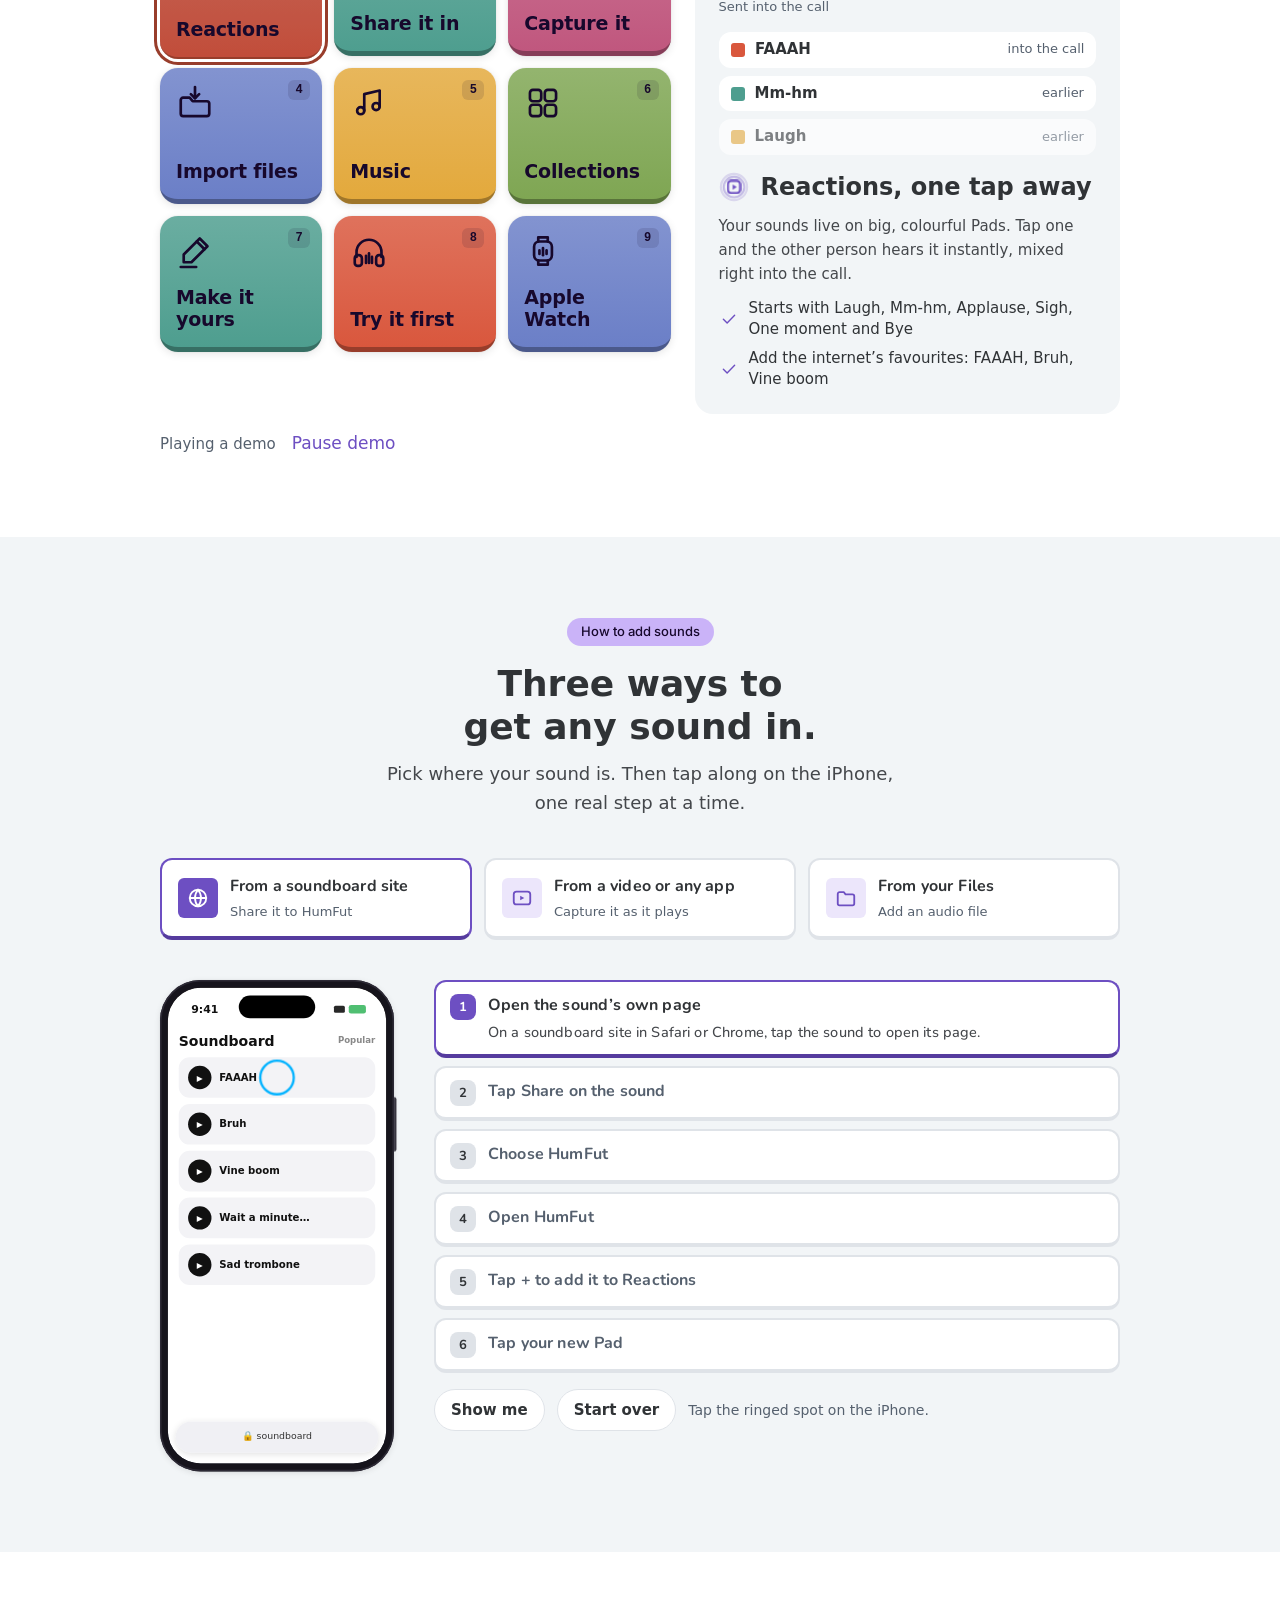
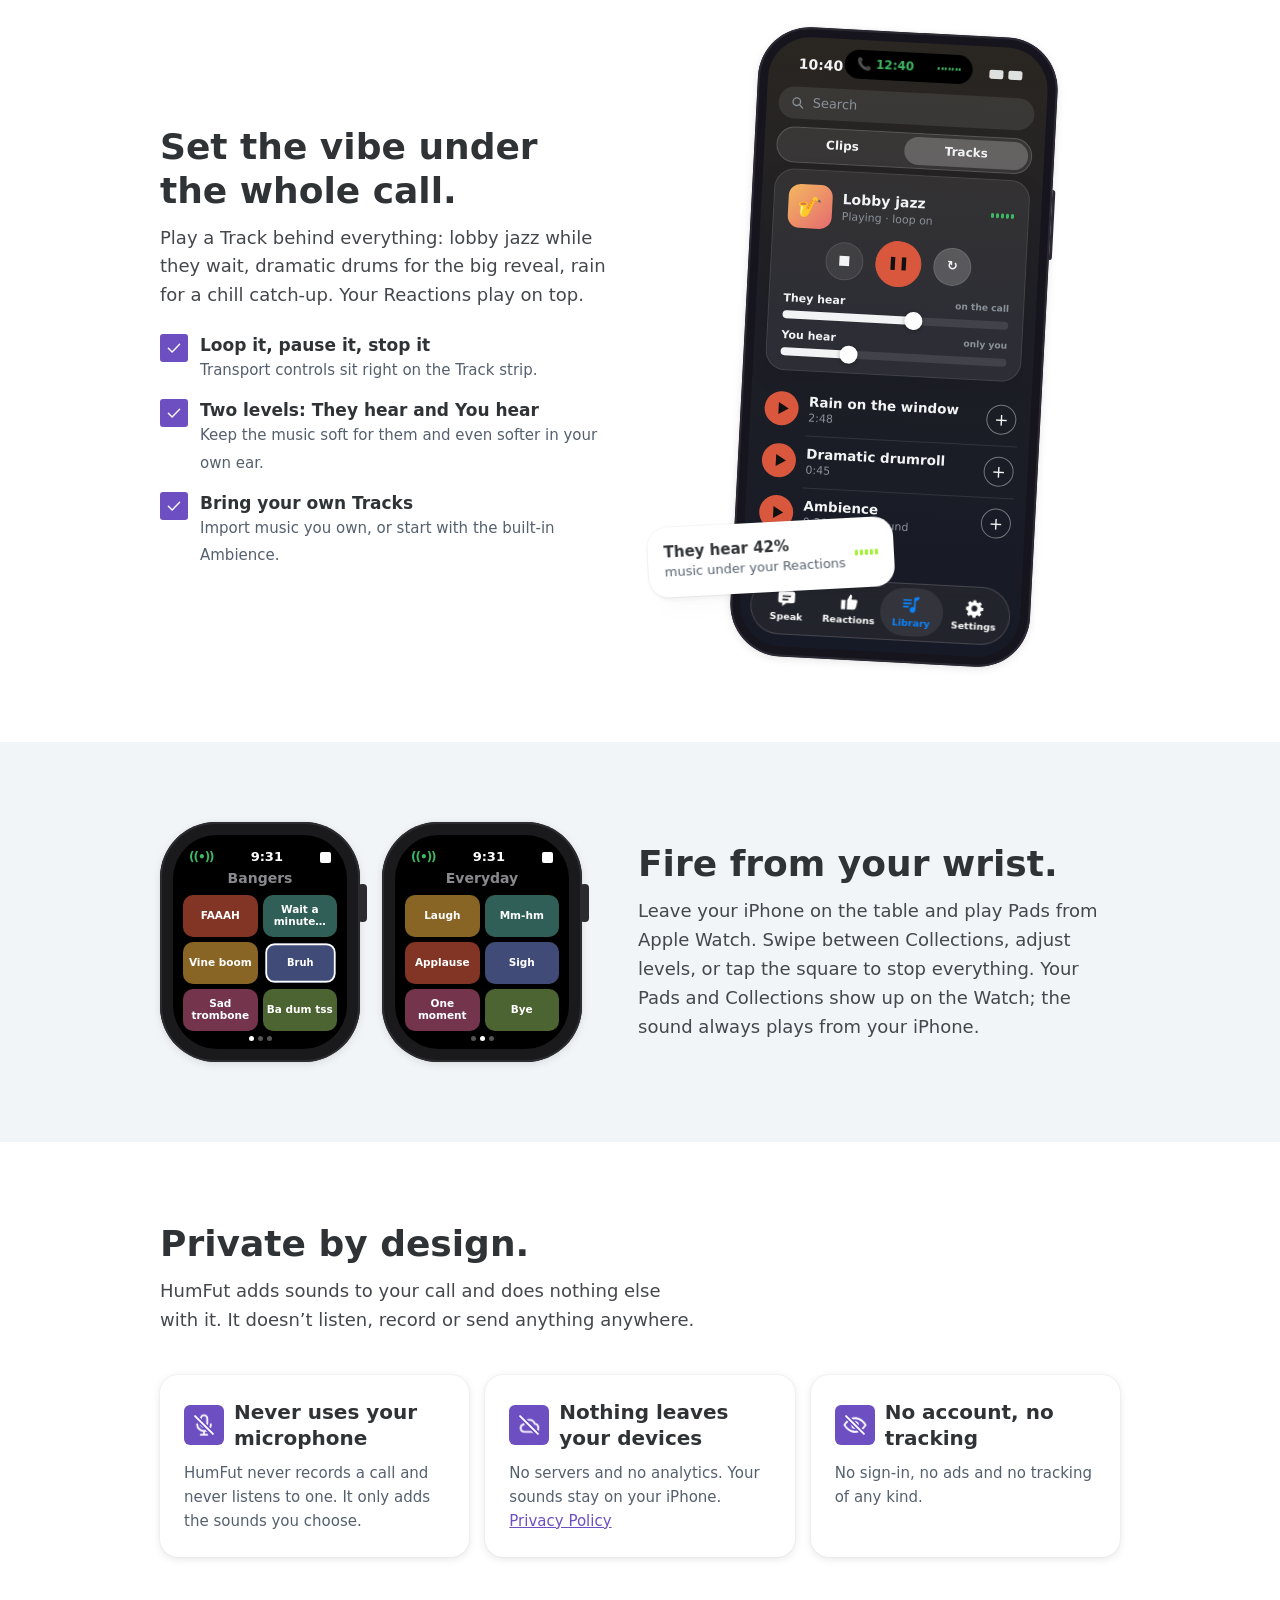
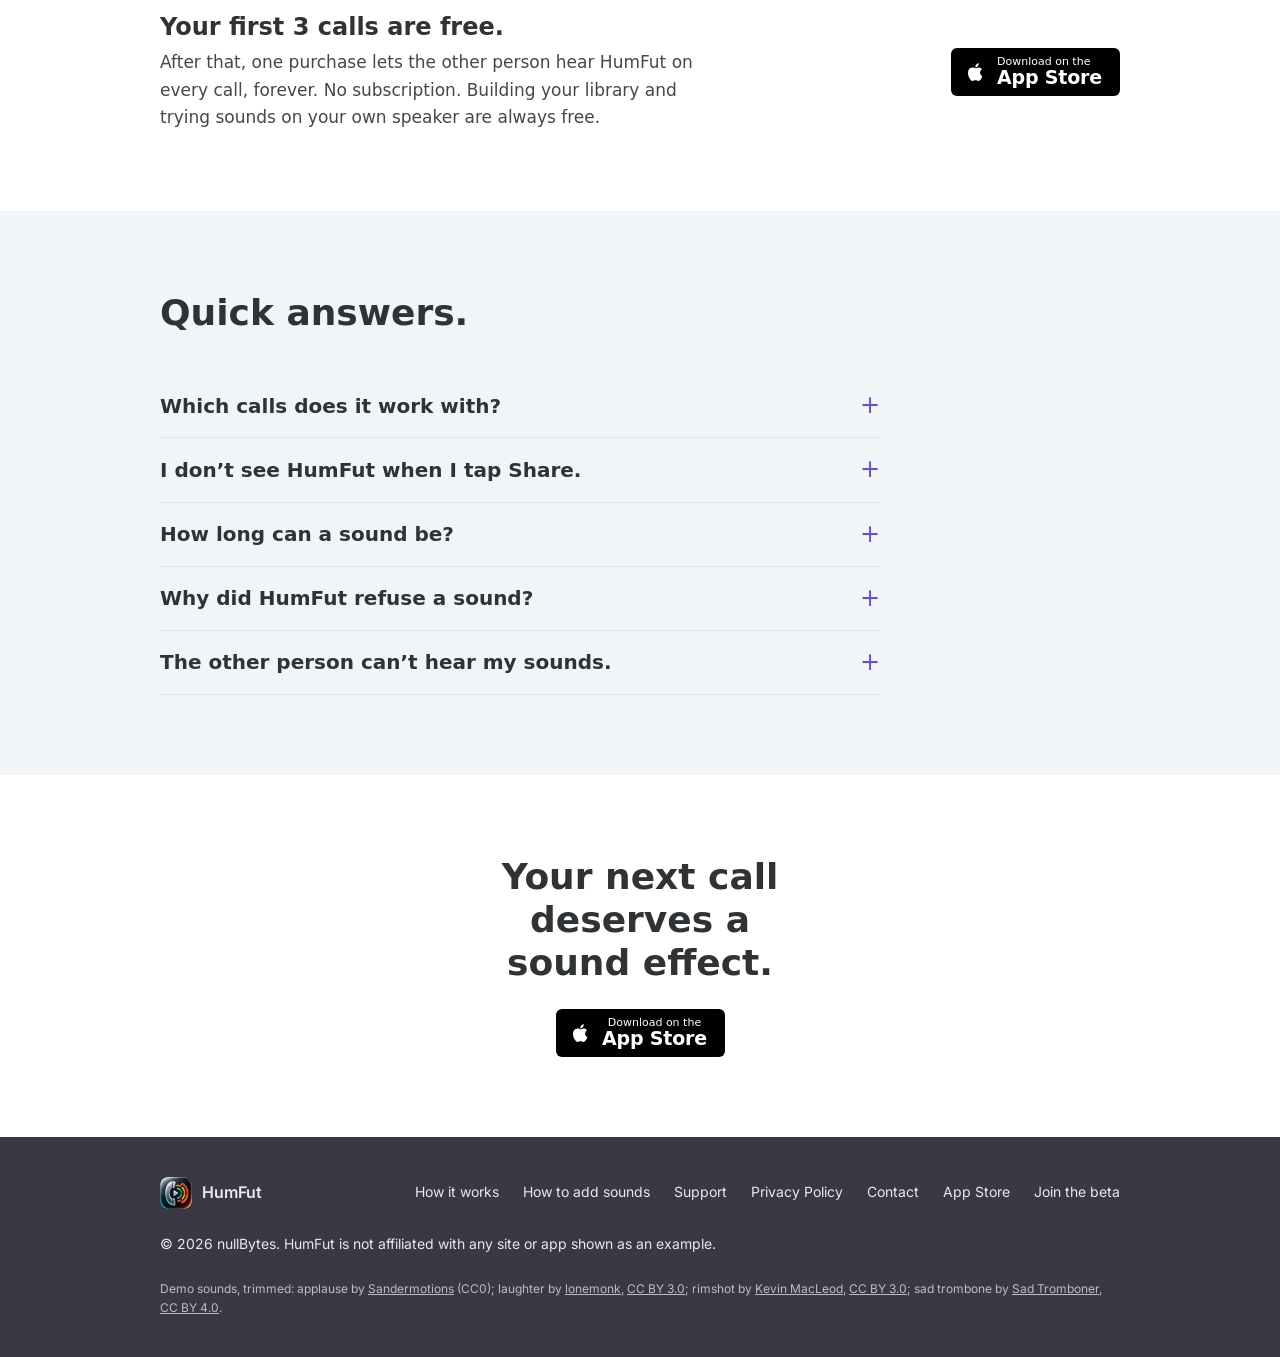
==== commit 0ce0bfea: "Open every App Store link in a new tab "Get the app", "Download on the App Store", the footer's App " ====
--- a/index.html
+++ b/index.html
@@ -57,7 +57,7 @@
         <button type="button" role="menuitemradio" aria-checked="false" data-set-theme="dark">Dark</button>
       </div>
     </div>
-    <a class="hf-store js-appstore" href="https://apps.apple.com/app/humfut-sounds-for-calls/id6815140274"><svg viewBox="0 0 24 24"><use href="#i-apple"/></svg><span class="hf-store-lines"><span class="hf-store-big">Get the app</span></span></a>
+    <a class="hf-store js-appstore" href="https://apps.apple.com/app/humfut-sounds-for-calls/id6815140274" target="_blank" rel="noopener"><svg viewBox="0 0 24 24"><use href="#i-apple"/></svg><span class="hf-store-lines"><span class="hf-store-big">Get the app</span></span></a>
   </div>
 </header>
 
@@ -70,7 +70,7 @@
       <h1 class="hx-line">Now you can say it on a call.</h1>
       <p class="hx-sub">Tap a sound on your iPhone and whoever you’re talking to hears it. Works on Phone, FaceTime, WhatsApp, Zoom and any other call.</p>
       <div class="hx-actions">
-        <a class="hf-store js-appstore" href="https://apps.apple.com/app/humfut-sounds-for-calls/id6815140274"><svg viewBox="0 0 24 24"><use href="#i-apple"/></svg><span class="hf-store-lines"><span class="hf-store-small">Download on the</span><span class="hf-store-big">App Store</span></span></a>
+        <a class="hf-store js-appstore" href="https://apps.apple.com/app/humfut-sounds-for-calls/id6815140274" target="_blank" rel="noopener"><svg viewBox="0 0 24 24"><use href="#i-apple"/></svg><span class="hf-store-lines"><span class="hf-store-small">Download on the</span><span class="hf-store-big">App Store</span></span></a>
         <a class="hf-link" href="#how-it-works">See how it works</a>
       </div>
     </div>
@@ -340,7 +340,7 @@
         <h3 class="heading">Your first 3 calls are free.</h3>
         <p>After that, one purchase lets the other person hear HumFut on every call, forever. No subscription. Building your library and trying sounds on your own speaker are always free.</p>
       </div>
-      <a class="hf-store js-appstore" href="https://apps.apple.com/app/humfut-sounds-for-calls/id6815140274"><svg viewBox="0 0 24 24"><use href="#i-apple"/></svg><span class="hf-store-lines"><span class="hf-store-small">Download on the</span><span class="hf-store-big">App Store</span></span></a>
+      <a class="hf-store js-appstore" href="https://apps.apple.com/app/humfut-sounds-for-calls/id6815140274" target="_blank" rel="noopener"><svg viewBox="0 0 24 24"><use href="#i-apple"/></svg><span class="hf-store-lines"><span class="hf-store-small">Download on the</span><span class="hf-store-big">App Store</span></span></a>
     </div>
   </div>
 </section>
@@ -363,7 +363,7 @@
 <section class="band band-surface closing">
   <div class="wrap reveal">
     <h2 class="heading-xl">Your next call deserves a sound effect.</h2>
-    <a class="hf-store js-appstore" href="https://apps.apple.com/app/humfut-sounds-for-calls/id6815140274"><svg viewBox="0 0 24 24"><use href="#i-apple"/></svg><span class="hf-store-lines"><span class="hf-store-small">Download on the</span><span class="hf-store-big">App Store</span></span></a>
+    <a class="hf-store js-appstore" href="https://apps.apple.com/app/humfut-sounds-for-calls/id6815140274" target="_blank" rel="noopener"><svg viewBox="0 0 24 24"><use href="#i-apple"/></svg><span class="hf-store-lines"><span class="hf-store-small">Download on the</span><span class="hf-store-big">App Store</span></span></a>
   </div>
 </section>
 
@@ -378,7 +378,7 @@
       <a href="support.html">Support</a>
       <a href="privacy.html">Privacy Policy</a>
       <a href="mailto:humfut-support@nullbytes.app">Contact</a>
-      <a class="js-appstore" href="https://apps.apple.com/app/humfut-sounds-for-calls/id6815140274">App Store</a>
+      <a class="js-appstore" href="https://apps.apple.com/app/humfut-sounds-for-calls/id6815140274" target="_blank" rel="noopener">App Store</a>
       <a href="beta.html">Join the beta</a>
     </nav>
     <span>© 2026 nullBytes. HumFut is not affiliated with any site or app shown as an example.</span>
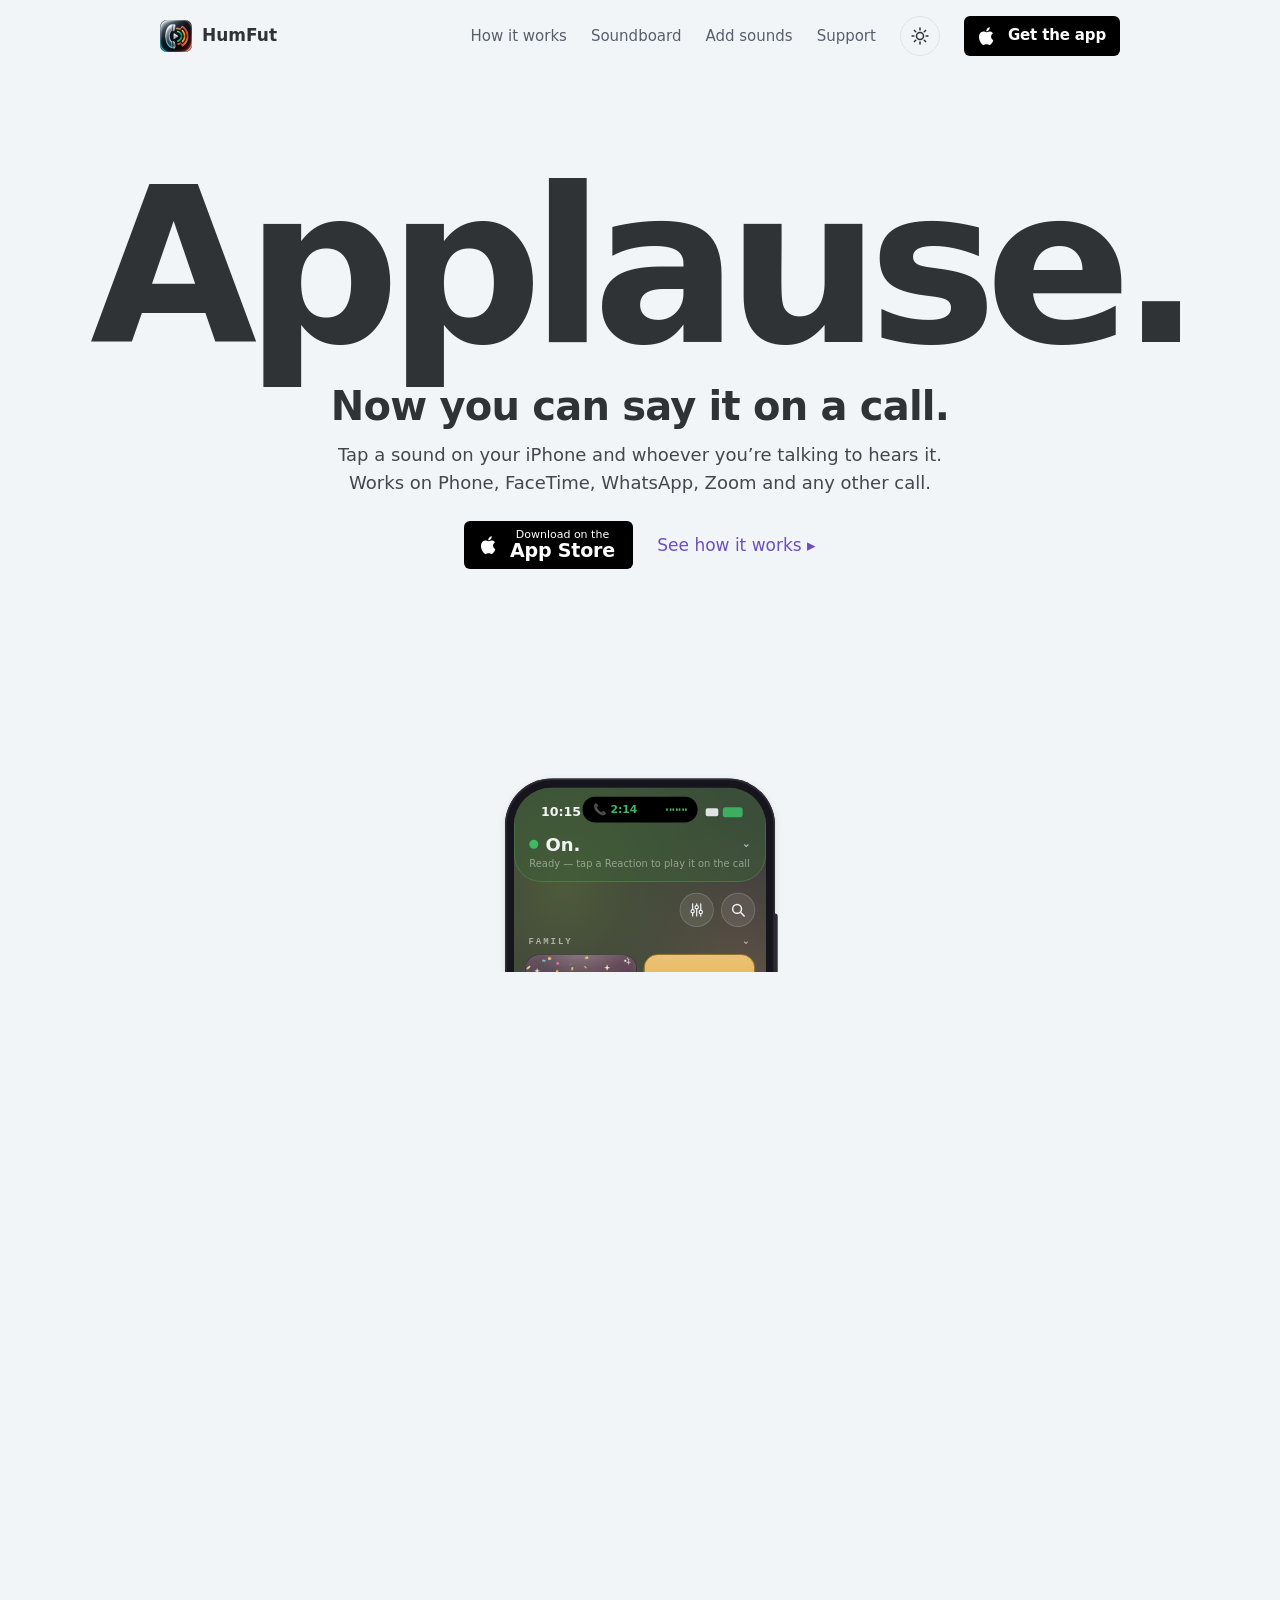
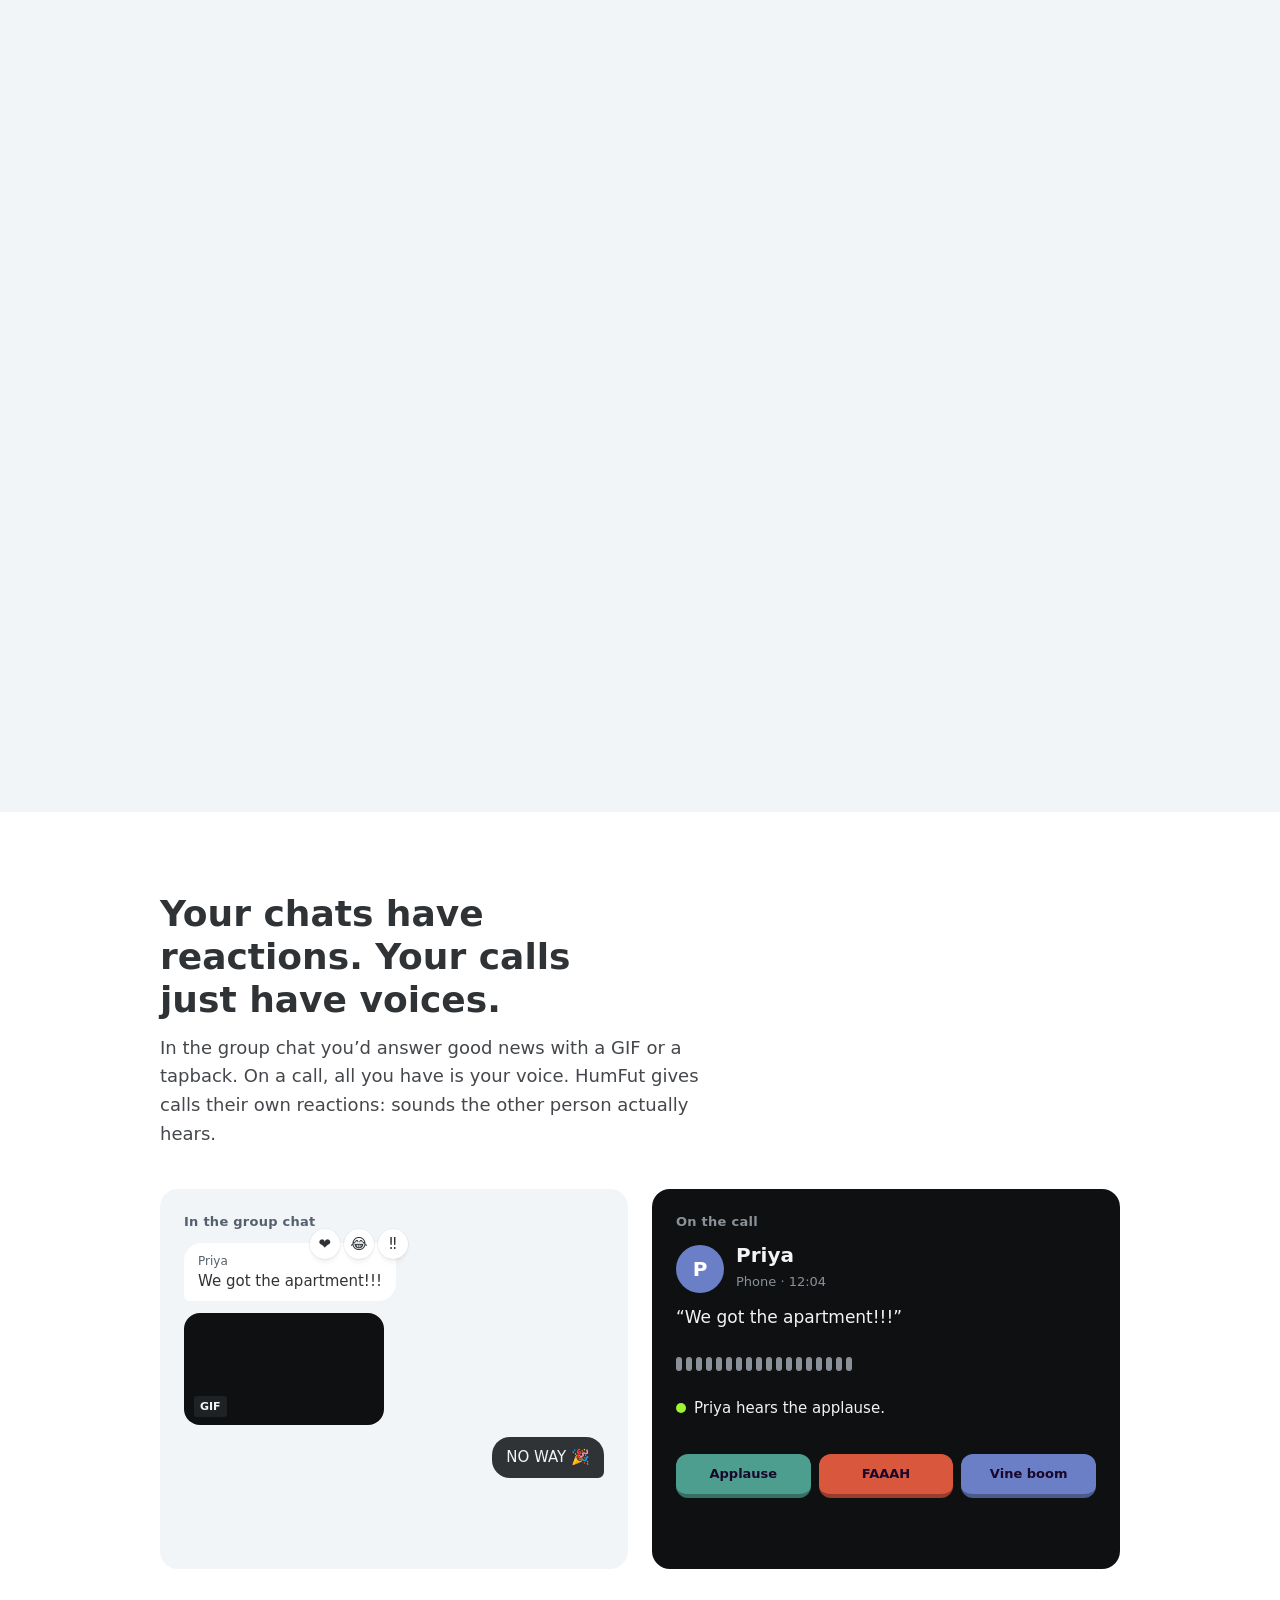
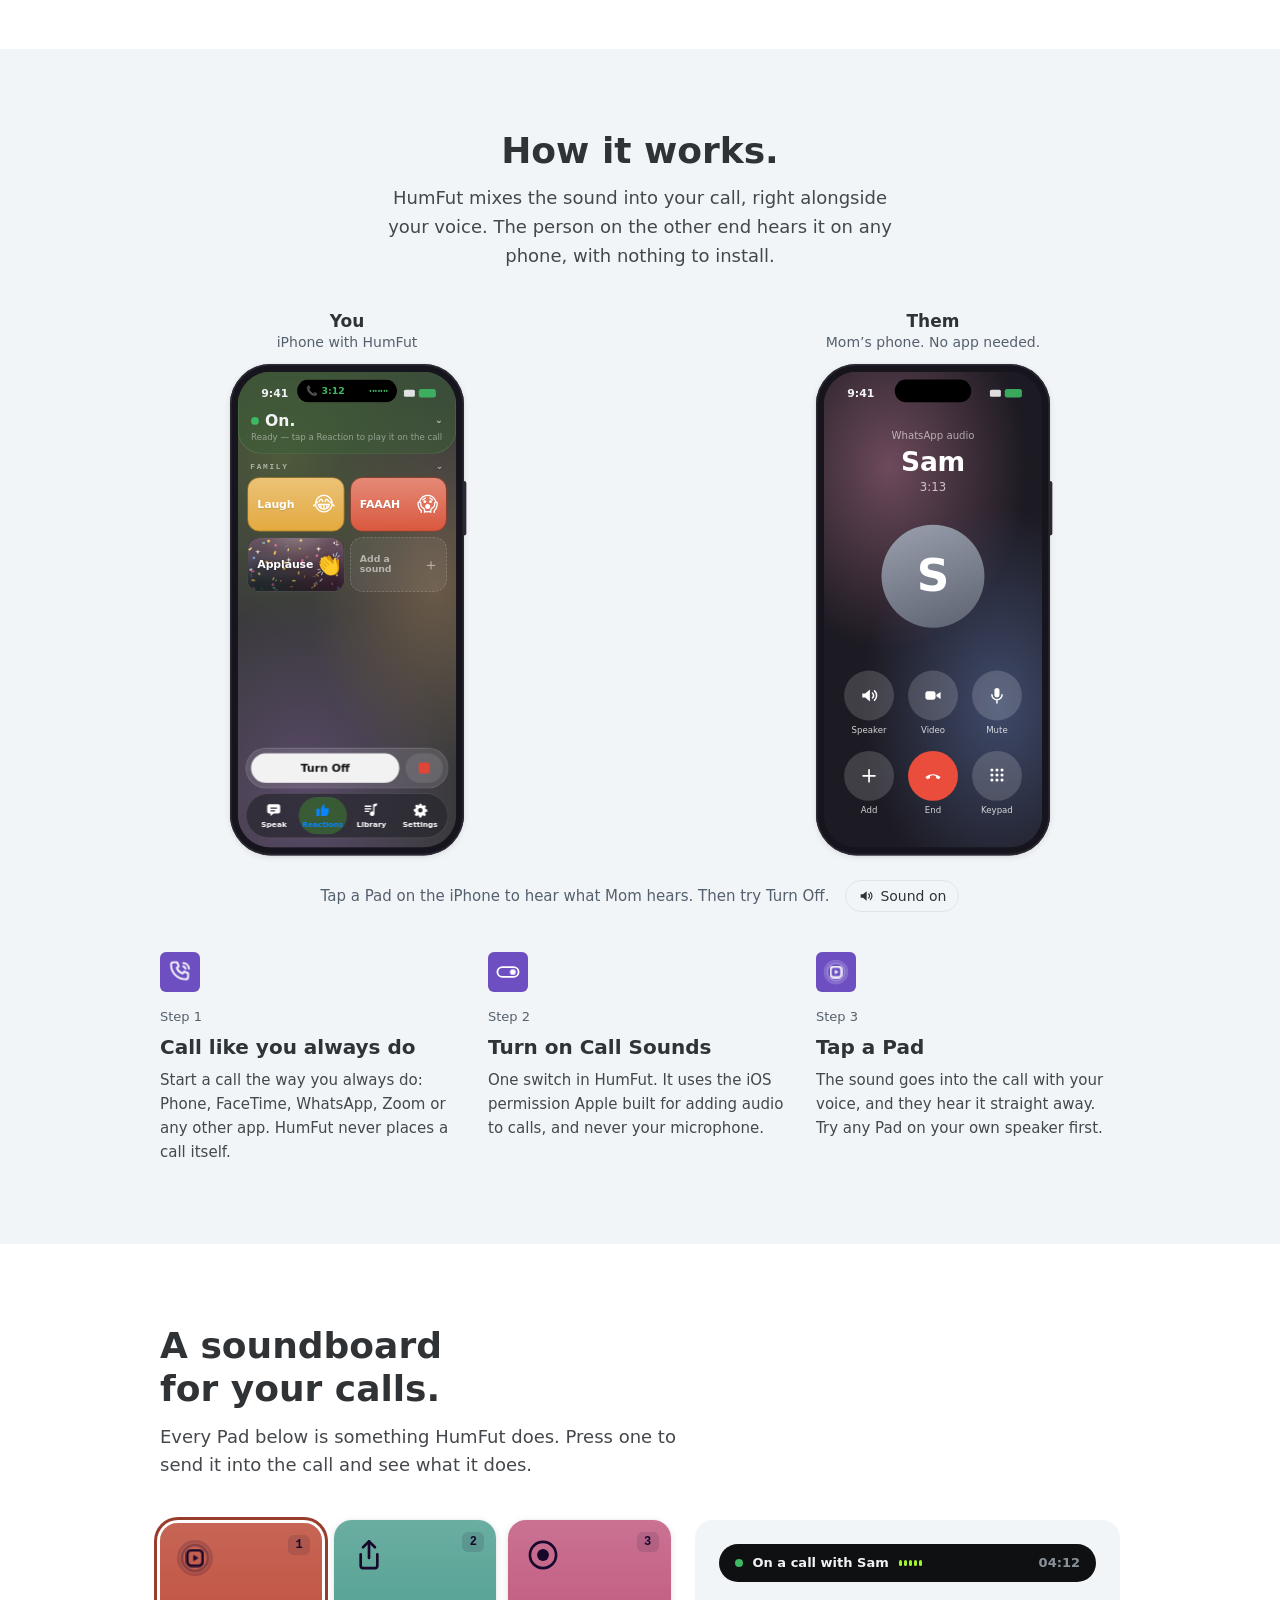
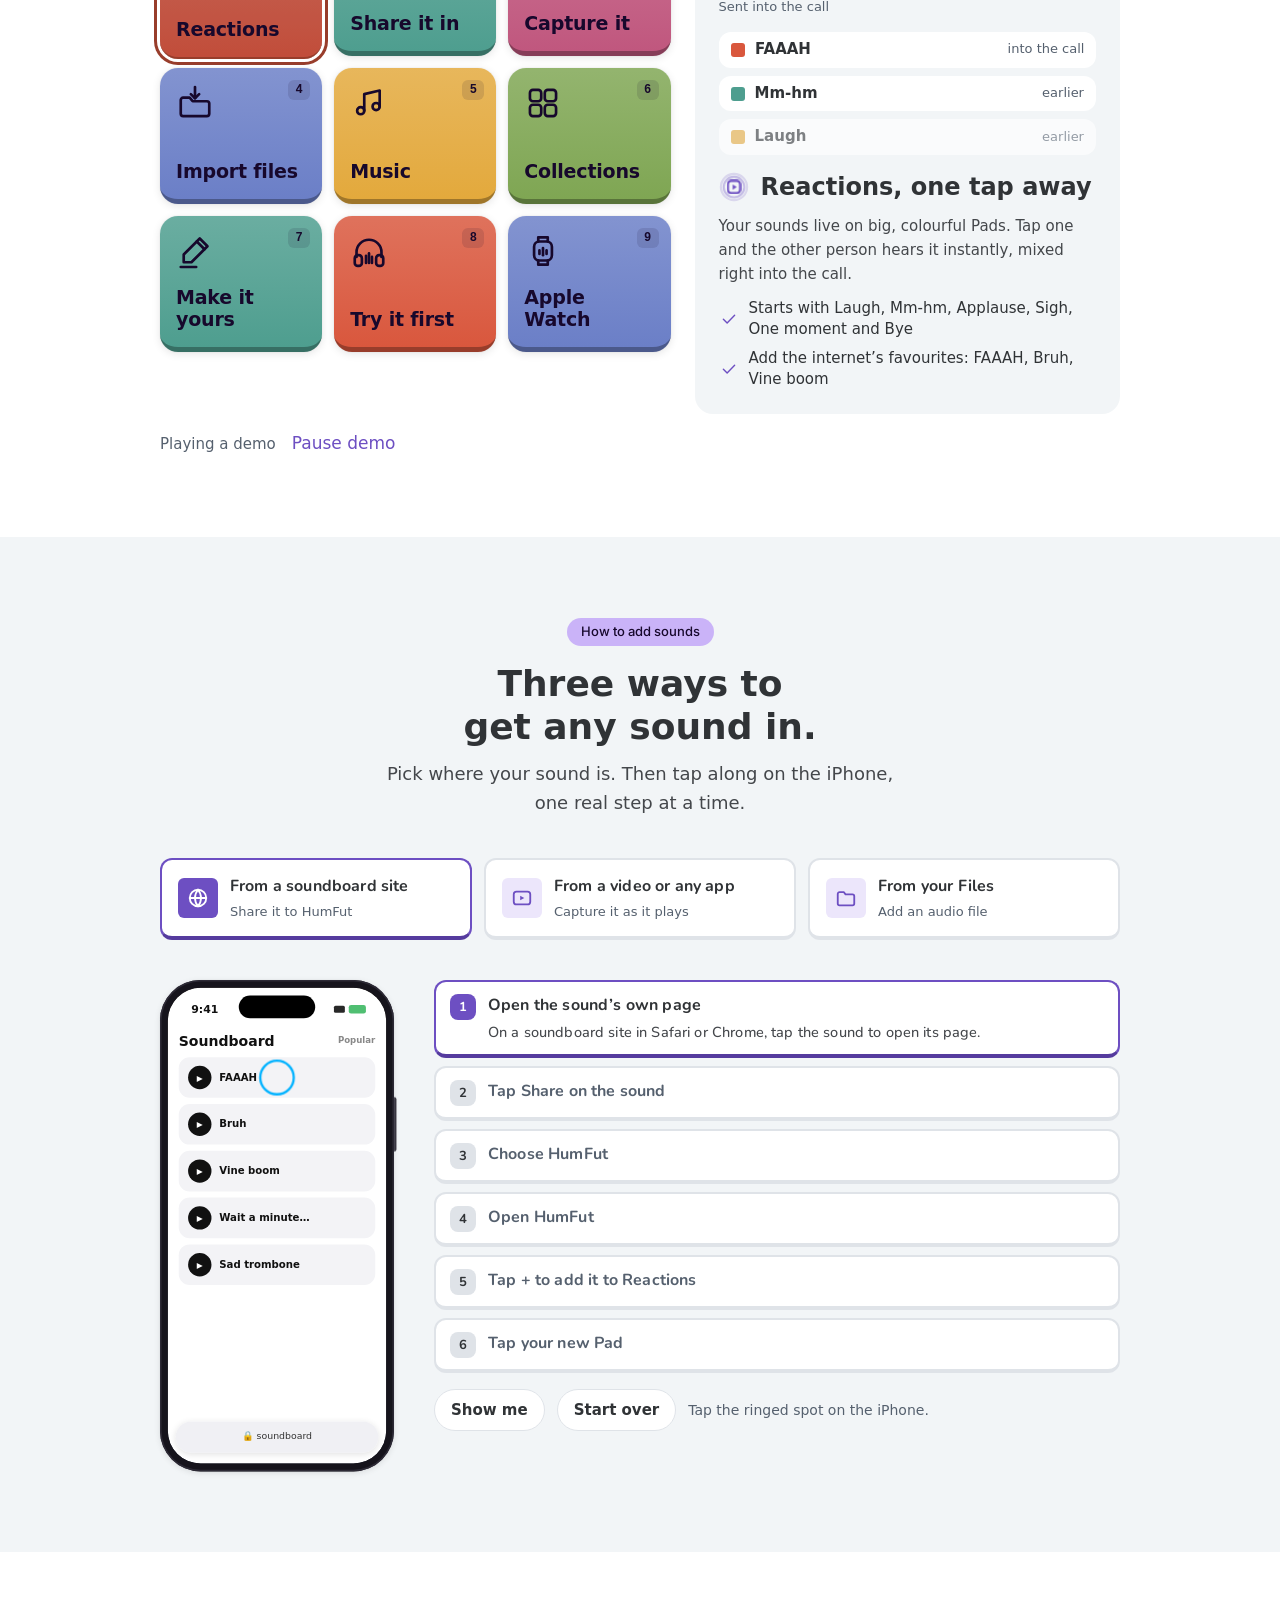
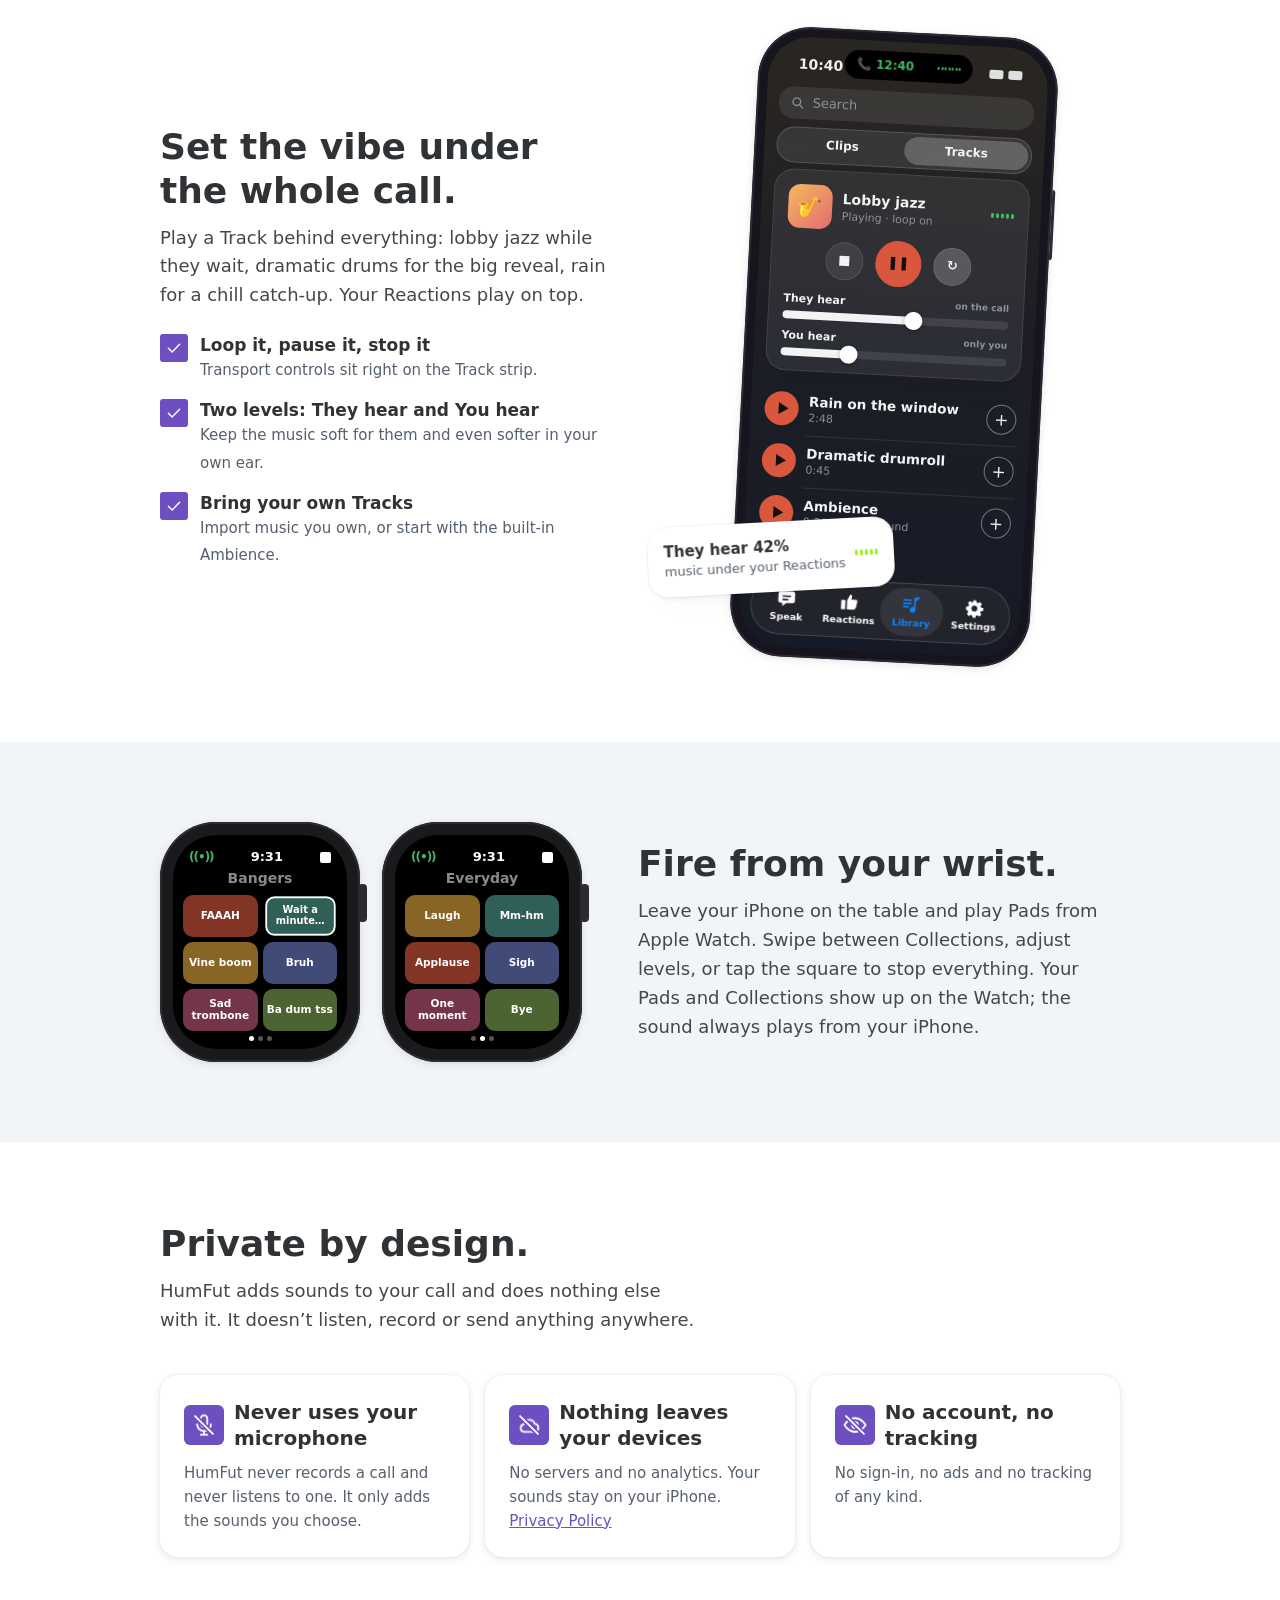
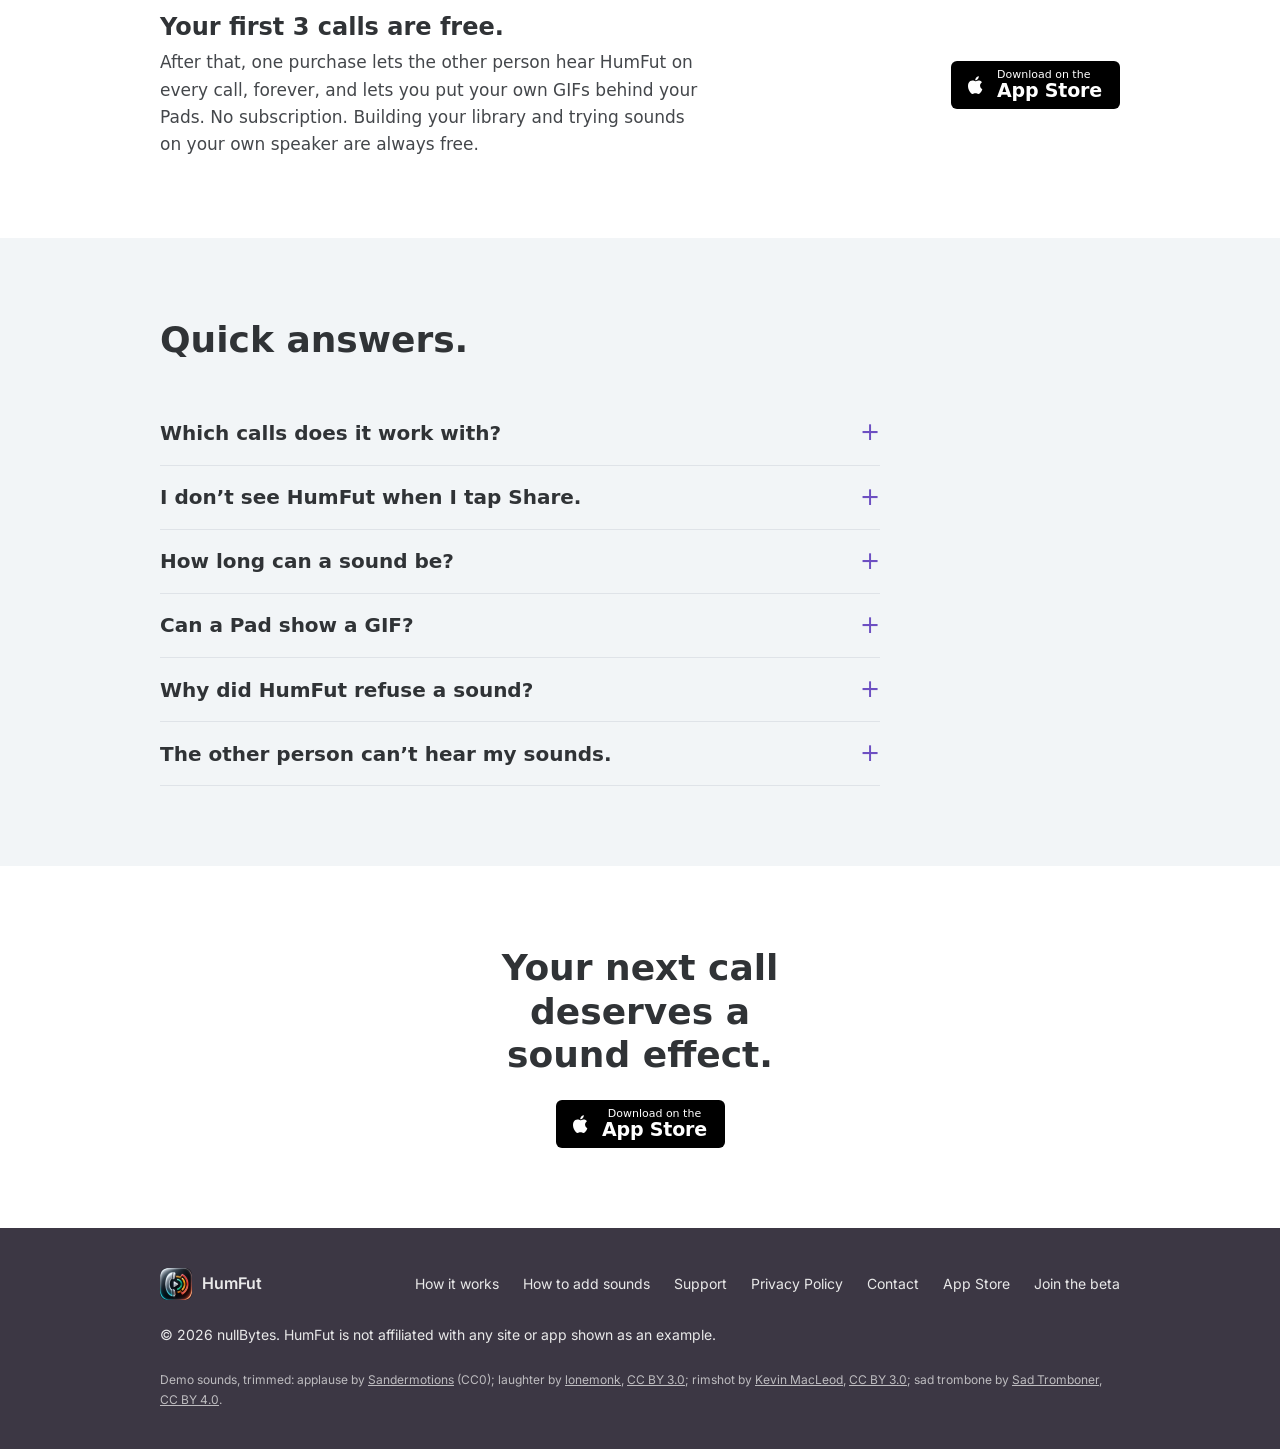
==== commit f07d81ac: "Support and home pages: GIF Pads from HumFut 1.4.0 Support gets a "GIF backgrounds" topic and sectio" ====
--- a/index.html
+++ b/index.html
@@ -14,10 +14,12 @@
 <link rel="icon" type="image/png" sizes="32x32" href="assets/icons/favicon-32.png">
 <link rel="icon" type="image/png" sizes="64x64" href="assets/icons/favicon-64.png">
 <link rel="apple-touch-icon" href="assets/icons/apple-touch-icon.png">
-<link rel="stylesheet" href="assets/tokens.css?v=f05b3c0a">
-<link rel="stylesheet" href="assets/components.css?v=f05b3c0a">
-<link rel="stylesheet" href="assets/mockups.css?v=f05b3c0a">
-<link rel="stylesheet" href="assets/site.css?v=f05b3c0a">
+<link rel="stylesheet" href="assets/tokens.css?v=6bb87523">
+<link rel="stylesheet" href="assets/components.css?v=6bb87523">
+<link rel="stylesheet" href="assets/mockups.css?v=6bb87523">
+<link rel="stylesheet" href="assets/site.css?v=6bb87523">
+<link rel="prefetch" href="assets/gifs/confetti.gif" as="image">
+<link rel="prefetch" href="assets/gifs/rain.gif" as="image">
 <script>document.documentElement.classList.add('js');</script>
 <script>
   // Light by default. Apply a saved Dark or System choice before first paint; System follows the device.
@@ -84,11 +86,11 @@
             <div class="glass-row" aria-hidden="true"><span class="glass-btn round"><svg><use href="#t-levels"/></svg></span><span class="glass-btn round"><svg><use href="#t-search"/></svg></span></div>
             <div class="coll-h" aria-hidden="true">Family <span>⌄</span></div>
             <div class="pads" role="group" aria-label="Try a Reaction">
-              <button type="button" class="pad hx-target pad-btn hx-pad" style="--pad:var(--pad-teal)" data-sound="applause" data-name="Applause"><span class="nm">Applause</span><span class="emo" aria-hidden="true">👏</span><span class="hf-tap hx-tap"></span></button>
+              <button type="button" class="pad hx-target pad-btn hx-pad has-gif gif-confetti" style="--pad:var(--pad-teal)" data-sound="applause" data-name="Applause"><span class="pad-media" aria-hidden="true"></span><span class="nm">Applause</span><span class="emo" aria-hidden="true">👏</span><span class="hf-tap hx-tap"></span></button>
               <button type="button" class="pad pad-btn hx-pad" style="--pad:var(--pad-ochre)" data-sound="laugh" data-name="Laugh"><span class="nm">Laugh</span><span class="emo" aria-hidden="true">😂</span></button>
               <button type="button" class="pad pad-btn hx-pad" style="--pad:var(--pad-orange)" data-sound="faaah" data-name="FAAAH"><span class="nm">FAAAH</span><span class="emo" aria-hidden="true">😱</span></button>
               <button type="button" class="pad pad-btn hx-pad" style="--pad:var(--pad-olive)" data-sound="badumtss" data-name="Ba dum tss"><span class="nm">Ba dum tss</span><span class="emo" aria-hidden="true">🥁</span></button>
-              <button type="button" class="pad pad-btn hx-pad" style="--pad:var(--pad-rose)" data-sound="sadtrombone" data-name="Sad trombone"><span class="nm">Sad trombone</span><span class="emo" aria-hidden="true">🎺</span></button>
+              <button type="button" class="pad pad-btn hx-pad has-gif gif-rain" style="--pad:var(--pad-rose)" data-sound="sadtrombone" data-name="Sad trombone"><span class="pad-media" aria-hidden="true"></span><span class="nm">Sad trombone</span><span class="emo" aria-hidden="true">🎺</span></button>
               <button type="button" class="pad pad-btn hx-pad" style="--pad:var(--pad-blue)" data-sound="bye" data-name="Bye"><span class="nm">Bye</span><span class="emo" aria-hidden="true">👋</span></button>
             </div>
           </div>
@@ -148,7 +150,7 @@
                 <div class="pads" role="group" aria-label="Tap a Pad to hear what they hear">
                   <button type="button" class="pad pad-btn tc-pad" style="--pad:var(--pad-ochre)" data-sound="laugh" data-name="Laugh"><span class="nm">Laugh</span><span class="emo" aria-hidden="true">😂</span></button>
                   <button type="button" class="pad pad-btn tc-pad" style="--pad:var(--pad-orange)" data-sound="faaah" data-name="FAAAH"><span class="nm">FAAAH</span><span class="emo" aria-hidden="true">😱</span></button>
-                  <button type="button" class="pad pad-btn tc-pad" style="--pad:var(--pad-teal)" data-sound="applause" data-name="Applause"><span class="nm">Applause</span><span class="emo" aria-hidden="true">👏</span></button>
+                  <button type="button" class="pad pad-btn tc-pad has-gif gif-confetti" style="--pad:var(--pad-teal)" data-sound="applause" data-name="Applause"><span class="pad-media" aria-hidden="true"></span><span class="nm">Applause</span><span class="emo" aria-hidden="true">👏</span></button>
                   <div class="pad tc-add" aria-hidden="true"><span class="nm">Add a sound</span><span class="emo">＋</span></div>
                 </div>
               </div>
@@ -220,7 +222,7 @@
           <div class="hf-detail" data-for="import"><div class="hf-detail-head"><span class="hf-ai" data-icon="import"><svg viewBox="0 0 32 32" aria-hidden="true" focusable="false"><path d="M4 13.5a2 2 0 0 1 2-2h5.5l2.5 3H26a2 2 0 0 1 2 2V25a2 2 0 0 1-2 2H6a2 2 0 0 1-2-2z"/><g class="ai-drop"><path d="M16 2.5V12"/><path d="M12.5 8.5L16 12l3.5-3.5"/></g></svg></span><h3>Import from Files</h3></div><p>Already have an MP3 or M4A? Add it from Files. Up to 30 seconds becomes a Clip for a Pad; anything longer becomes a Track.</p><ul class="hf-facts"><li><span class="hf-ai" data-icon="check"><svg viewBox="0 0 32 32" aria-hidden="true" focusable="false"><path class="ai-draw" d="M7 16.5l6 6L25 10" style="--len:26"/></svg></span>Downloads, iCloud Drive and AirDrop</li><li><span class="hf-ai" data-icon="check"><svg viewBox="0 0 32 32" aria-hidden="true" focusable="false"><path class="ai-draw" d="M7 16.5l6 6L25 10" style="--len:26"/></svg></span>Long files play as background music</li></ul><a class="hf-link" href="#add-sounds" data-open-tab="tab-files">See it step by step</a></div>
           <div class="hf-detail" data-for="music"><div class="hf-detail-head"><span class="hf-ai" data-icon="music"><svg viewBox="0 0 32 32" aria-hidden="true" focusable="false"><g class="ai-sway"><path d="M12 22.5V8.5l13-3V19"/><circle cx="9" cy="22.5" r="3"/><circle cx="22" cy="19" r="3"/></g></svg></span><h3>Music under the call</h3></div><p>Play a Track under the whole call and loop it. Your Reactions play on top.</p><ul class="hf-facts"><li><span class="hf-ai" data-icon="check"><svg viewBox="0 0 32 32" aria-hidden="true" focusable="false"><path class="ai-draw" d="M7 16.5l6 6L25 10" style="--len:26"/></svg></span>Two levels: They hear and You hear</li><li><span class="hf-ai" data-icon="check"><svg viewBox="0 0 32 32" aria-hidden="true" focusable="false"><path class="ai-draw" d="M7 16.5l6 6L25 10" style="--len:26"/></svg></span>Start with the built-in Ambience</li></ul><a class="hf-link" href="#music">More about music</a></div>
           <div class="hf-detail" data-for="collections"><div class="hf-detail-head"><span class="hf-ai" data-icon="collections"><svg viewBox="0 0 32 32" aria-hidden="true" focusable="false"><rect class="ai-pop" x="5" y="5" width="9.5" height="9.5" rx="2.5"/><rect class="ai-pop" x="17.5" y="5" width="9.5" height="9.5" rx="2.5" style="--d:.08s"/><rect class="ai-pop" x="5" y="17.5" width="9.5" height="9.5" rx="2.5" style="--d:.16s"/><rect class="ai-pop" x="17.5" y="17.5" width="9.5" height="9.5" rx="2.5" style="--d:.24s"/></svg></span><h3>Collections</h3></div><p>One set of Pads for game night, another for work calls. Collapse the ones you’re not using.</p><ul class="hf-facts"><li><span class="hf-ai" data-icon="check"><svg viewBox="0 0 32 32" aria-hidden="true" focusable="false"><path class="ai-draw" d="M7 16.5l6 6L25 10" style="--len:26"/></svg></span>Search when you have lots of Pads</li><li><span class="hf-ai" data-icon="check"><svg viewBox="0 0 32 32" aria-hidden="true" focusable="false"><path class="ai-draw" d="M7 16.5l6 6L25 10" style="--len:26"/></svg></span>Swipe between them on Apple Watch</li></ul></div>
-          <div class="hf-detail" data-for="customise"><div class="hf-detail-head"><span class="hf-ai" data-icon="pencil"><svg viewBox="0 0 32 32" aria-hidden="true" focusable="false"><g class="ai-slide"><path d="M20 5.5l6.5 6.5L13 25.5H6.5V19z"/><path d="M17.5 8l6.5 6.5"/></g><path class="ai-draw" d="M4 29.5h13" style="--len:13;--d:.1s"/></svg></span><h3>Make it yours</h3></div><p>Hold a Pad to rename it, give it one of six colours and any emoji, or move it to another Collection.</p><ul class="hf-facts"><li><span class="hf-ai" data-icon="check"><svg viewBox="0 0 32 32" aria-hidden="true" focusable="false"><path class="ai-draw" d="M7 16.5l6 6L25 10" style="--len:26"/></svg></span>Trim exactly where it starts and ends</li><li><span class="hf-ai" data-icon="check"><svg viewBox="0 0 32 32" aria-hidden="true" focusable="false"><path class="ai-draw" d="M7 16.5l6 6L25 10" style="--len:26"/></svg></span>Set how loud each sound plays</li></ul></div>
+          <div class="hf-detail" data-for="customise"><div class="hf-detail-head"><span class="hf-ai" data-icon="pencil"><svg viewBox="0 0 32 32" aria-hidden="true" focusable="false"><g class="ai-slide"><path d="M20 5.5l6.5 6.5L13 25.5H6.5V19z"/><path d="M17.5 8l6.5 6.5"/></g><path class="ai-draw" d="M4 29.5h13" style="--len:13;--d:.1s"/></svg></span><h3>Make it yours</h3></div><p>Hold a Pad to rename it, give it one of six colours and any emoji, put a GIF behind it, or move it to another Collection.</p><ul class="hf-facts"><li><span class="hf-ai" data-icon="check"><svg viewBox="0 0 32 32" aria-hidden="true" focusable="false"><path class="ai-draw" d="M7 16.5l6 6L25 10" style="--len:26"/></svg></span>Trim exactly where it starts and ends</li><li><span class="hf-ai" data-icon="check"><svg viewBox="0 0 32 32" aria-hidden="true" focusable="false"><path class="ai-draw" d="M7 16.5l6 6L25 10" style="--len:26"/></svg></span>Set how loud each sound plays</li><li><span class="hf-ai" data-icon="check"><svg viewBox="0 0 32 32" aria-hidden="true" focusable="false"><path class="ai-draw" d="M7 16.5l6 6L25 10" style="--len:26"/></svg></span>A GIF that plays with the sound, with Unlock</li></ul></div>
           <div class="hf-detail" data-for="preview"><div class="hf-detail-head"><span class="hf-ai" data-icon="headphones"><svg viewBox="0 0 32 32" aria-hidden="true" focusable="false"><path d="M5.5 21v-4a10.5 10.5 0 0 1 21 0v4"/><rect x="4" y="19.5" width="6" height="9" rx="2.5"/><rect x="22" y="19.5" width="6" height="9" rx="2.5"/><path class="ai-eq" d="M13.5 26v-6"/><path class="ai-eq" d="M16 26v-8" style="--d:.1s"/><path class="ai-eq" d="M18.5 26v-5" style="--d:.2s"/></svg></span><h3>Try it before they hear it</h3></div><p>Hear any Pad on your own speaker first, so you know it’s the one. Trying sounds is always free.</p><ul class="hf-facts"><li><span class="hf-ai" data-icon="check"><svg viewBox="0 0 32 32" aria-hidden="true" focusable="false"><path class="ai-draw" d="M7 16.5l6 6L25 10" style="--len:26"/></svg></span>Works with no call at all</li><li><span class="hf-ai" data-icon="check"><svg viewBox="0 0 32 32" aria-hidden="true" focusable="false"><path class="ai-draw" d="M7 16.5l6 6L25 10" style="--len:26"/></svg></span>Nothing goes into a call until Call Sounds is on</li></ul></div>
           <div class="hf-detail" data-for="watch"><div class="hf-detail-head"><span class="hf-ai" data-icon="watch"><svg viewBox="0 0 32 32" aria-hidden="true" focusable="false"><rect x="8.5" y="8" width="15" height="16" rx="4.5"/><path d="M12 8V4.5h8V8M12 24v3.5h8V24"/><path class="ai-eq" d="M13 18.5v-3"/><path class="ai-eq" d="M16 19.5v-6" style="--d:.1s"/><path class="ai-eq" d="M19 18.5v-3" style="--d:.2s"/></svg></span><h3>Fire from your wrist</h3></div><p>Play Pads, change levels and stop everything from Apple Watch while your iPhone stays on the table.</p><ul class="hf-facts"><li><span class="hf-ai" data-icon="check"><svg viewBox="0 0 32 32" aria-hidden="true" focusable="false"><path class="ai-draw" d="M7 16.5l6 6L25 10" style="--len:26"/></svg></span>Swipe between Collections</li><li><span class="hf-ai" data-icon="check"><svg viewBox="0 0 32 32" aria-hidden="true" focusable="false"><path class="ai-draw" d="M7 16.5l6 6L25 10" style="--len:26"/></svg></span>Tap the square to stop all sounds</li></ul><a class="hf-link" href="#watch">See the Watch app</a></div>
       </div>
@@ -338,7 +340,7 @@
     <div class="price reveal">
       <div>
         <h3 class="heading">Your first 3 calls are free.</h3>
-        <p>After that, one purchase lets the other person hear HumFut on every call, forever. No subscription. Building your library and trying sounds on your own speaker are always free.</p>
+        <p>After that, one purchase lets the other person hear HumFut on every call, forever, and lets you put your own GIFs behind your Pads. No subscription. Building your library and trying sounds on your own speaker are always free.</p>
       </div>
       <a class="hf-store js-appstore" href="https://apps.apple.com/app/humfut-sounds-for-calls/id6815140274" target="_blank" rel="noopener"><svg viewBox="0 0 24 24"><use href="#i-apple"/></svg><span class="hf-store-lines"><span class="hf-store-small">Download on the</span><span class="hf-store-big">App Store</span></span></a>
     </div>
@@ -354,6 +356,7 @@
       <details><summary>Which calls does it work with?</summary><div><p>Any call on an iPhone running iOS 26 or later: Phone, FaceTime, WhatsApp, Zoom and other calling apps. HumFut adds audio only while a call is connected, and it pauses while you’re screen sharing.</p></div></details>
       <details><summary>I don’t see HumFut when I tap Share.</summary><div><p>HumFut shows up when what you’re sharing is an audio file. On a soundboard site, open the sound’s own page and share from there. Also open HumFut once after installing it, so it can finish setting up.</p></div></details>
       <details><summary>How long can a sound be?</summary><div><p>Clips for your Pads can be up to 30 seconds. A capture stops by itself after 60 seconds and keeps the first 30 seconds of sound. Anything longer can be imported as a Track for background music.</p></div></details>
+      <details><summary>Can a Pad show a GIF?</summary><div><p>Yes, with Unlock. Hold a Pad, then under <strong>Background</strong> tap <strong>Add GIF</strong> and pick one from Photos or Files, paste one you copied, or paste a GIPHY, Tenor or other link. The Pad rests on a still you choose, and when you tap it the GIF plays along with the sound. <a class="hf-link" href="support.html#gifs">More about GIF Pads</a></p></div></details>
       <details><summary>Why did HumFut refuse a sound?</summary><div><p>HumFut is for sounds that are obviously not real: airhorns, laugh tracks, funny clips, music. It won’t add sounds that could be mistaken for something real on a call, like sirens, phone-menu tones or ringtones.</p></div></details>
       <details><summary>The other person can’t hear my sounds.</summary><div><p>Check that Call Sounds is on and the call is connected. Muting the call mutes HumFut too, because it uses the same audio path as your voice. <a href="support.html">More troubleshooting</a></p></div></details>
     </div>
@@ -386,13 +389,13 @@
   </div>
 </footer>
 
-<script src="assets/site.js?v=f05b3c0a" defer></script>
-<script src="assets/anim-icons.js?v=f05b3c0a" defer></script>
-<script src="assets/phone.js?v=f05b3c0a" defer></script>
-<script src="assets/hero.js?v=f05b3c0a" defer></script>
-<script src="assets/tincan.js?v=f05b3c0a" defer></script>
-<script src="assets/addsounds.js?v=f05b3c0a" defer></script>
-<script src="assets/story.js?v=f05b3c0a" defer></script>
-<script src="assets/effects.js?v=f05b3c0a" defer></script>
+<script src="assets/site.js?v=6bb87523" defer></script>
+<script src="assets/anim-icons.js?v=6bb87523" defer></script>
+<script src="assets/phone.js?v=6bb87523" defer></script>
+<script src="assets/hero.js?v=6bb87523" defer></script>
+<script src="assets/tincan.js?v=6bb87523" defer></script>
+<script src="assets/addsounds.js?v=6bb87523" defer></script>
+<script src="assets/story.js?v=6bb87523" defer></script>
+<script src="assets/effects.js?v=6bb87523" defer></script>
 </body>
 </html>
--- a/assets/mockups.css
+++ b/assets/mockups.css
@@ -107,6 +107,37 @@
 .pad .new-badge {
   position: absolute; top: 6px; left: 10px; font-size: 8.5px; font-weight: 800; letter-spacing: .06em;
   background: rgba(0, 0, 0, .35); color: #fff; border-radius: 999px; padding: 2px 6px;
+}
+
+/* GIF pads (1.4.0, TokensPadMedia.swift "Clear glass"): the GIF fills the Pad edge to edge on a
+   dark base, under a top highlight, a faint inner glow and a soft bottom scrim for the name.
+   At rest the Pad shows its key frame; while it plays, the GIF runs with the sound and the Pad
+   flashes its own colour. Reduce Motion keeps the still. The GIFs are our own drawings. */
+.pad.gif-confetti { --gif-still: url(gifs/confetti.jpg); --gif-play: url(gifs/confetti.gif); }
+.pad.gif-rain { --gif-still: url(gifs/rain.jpg); --gif-play: url(gifs/rain.gif); }
+.pad.has-gif { --gif: var(--gif-still); --scrim: linear-gradient(180deg, transparent 40%, rgba(0, 0, 0, .55)); background: #222; border-color: rgba(255, 255, 255, .16); }
+.pad.has-gif.is-firing { --gif: var(--gif-play); }
+.pad-media {
+  position: absolute; inset: 0; pointer-events: none;
+  background:
+    radial-gradient(60% 60% at 50% 0%, rgba(255, 255, 255, .14), transparent 60%),
+    var(--scrim), var(--gif) center / cover no-repeat, #222;
+  box-shadow: inset 0 0 14px rgba(255, 255, 255, .07);
+}
+.pad-media::after { content: ""; position: absolute; inset: 0; background: var(--pad); opacity: 0; }
+.pad.has-gif.is-firing .pad-media::after { animation: gif-flash .5s ease-out; }
+@keyframes gif-flash { from { opacity: .55; } to { opacity: 0; } }
+.pad.has-gif::before { z-index: 1; opacity: .45; }
+.pad.has-gif::after { z-index: 2; }
+.pad.has-gif .nm, .pad.has-gif .emo { z-index: 2; }
+.pad.has-gif .nm { text-shadow: 0 1px 6px rgba(0, 0, 0, .45); }
+.pad.has-gif .emo { filter: drop-shadow(0 0 3px rgba(0, 0, 0, .35)); }
+@media (prefers-contrast: more) {
+  .pad.has-gif { --scrim: linear-gradient(180deg, transparent 30%, rgba(0, 0, 0, .85)); }
+}
+@media (prefers-reduced-motion: reduce) {
+  .pad.has-gif.is-firing { --gif: var(--gif-still); }
+  .pad.has-gif.is-firing .pad-media::after { animation: none; }
 }
 
 /* Turn Off bar + tab bar */
--- a/assets/site.css
+++ b/assets/site.css
@@ -562,10 +562,10 @@
 .page-hero h1 { margin: 0; max-width: 16ch; font-size: clamp(40px, 6vw, 56px); line-height: 1.02; font-weight: 700; letter-spacing: -.03em; color: var(--ink); text-wrap: balance; }
 .page-hero .lede { margin: var(--space-16) 0 0; max-width: 34em; }
 .page-meta { margin: var(--space-12) 0 0; color: var(--muted); font-size: 14px; }
-.topic-pads { display: grid; grid-template-columns: repeat(4, minmax(0, 1fr)); gap: var(--space-12); margin-top: var(--space-40); }
+.topic-pads { display: grid; grid-template-columns: repeat(3, minmax(0, 1fr)); gap: var(--space-12); margin-top: var(--space-40); }
 .topic-pads .hf-bpad { min-height: 112px; text-decoration: none; }
 .topic-pads .hf-bpad-label { font-size: 17px; }
-@media (max-width: 760px) { .topic-pads { grid-template-columns: repeat(2, minmax(0, 1fr)); } .topic-pads .hf-bpad { min-height: 96px; } }
+@media (max-width: 760px) { .topic-pads { grid-template-columns: repeat(2, minmax(0, 1fr)); } .topic-pads .hf-bpad { min-height: 96px; } .topic-pads .hf-bpad:last-child:nth-child(odd) { grid-column: span 2; } }
 .doc-col { max-width: 720px; }
 .doc-col p, .doc-col li { font-size: 17px; line-height: 1.6; color: var(--ink-2); }
 .doc-col p { margin: 0 0 var(--space-12); }
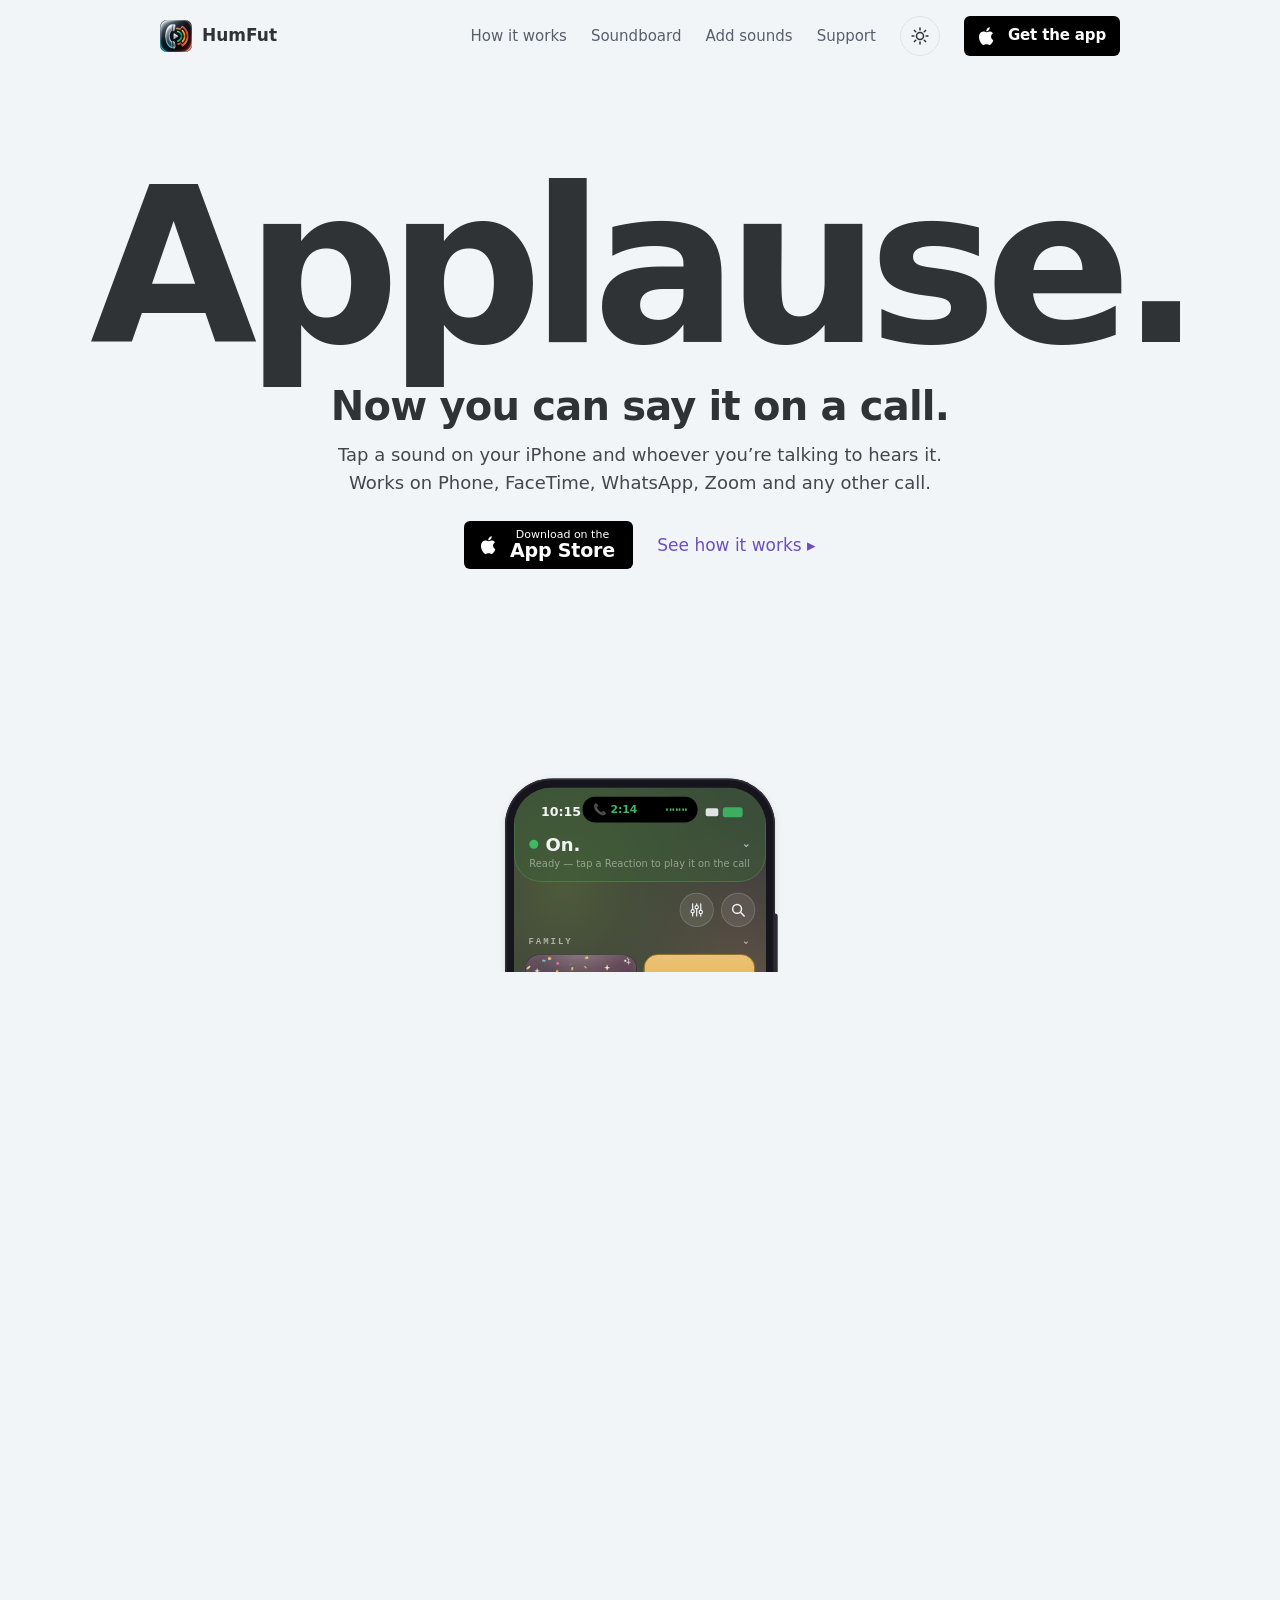
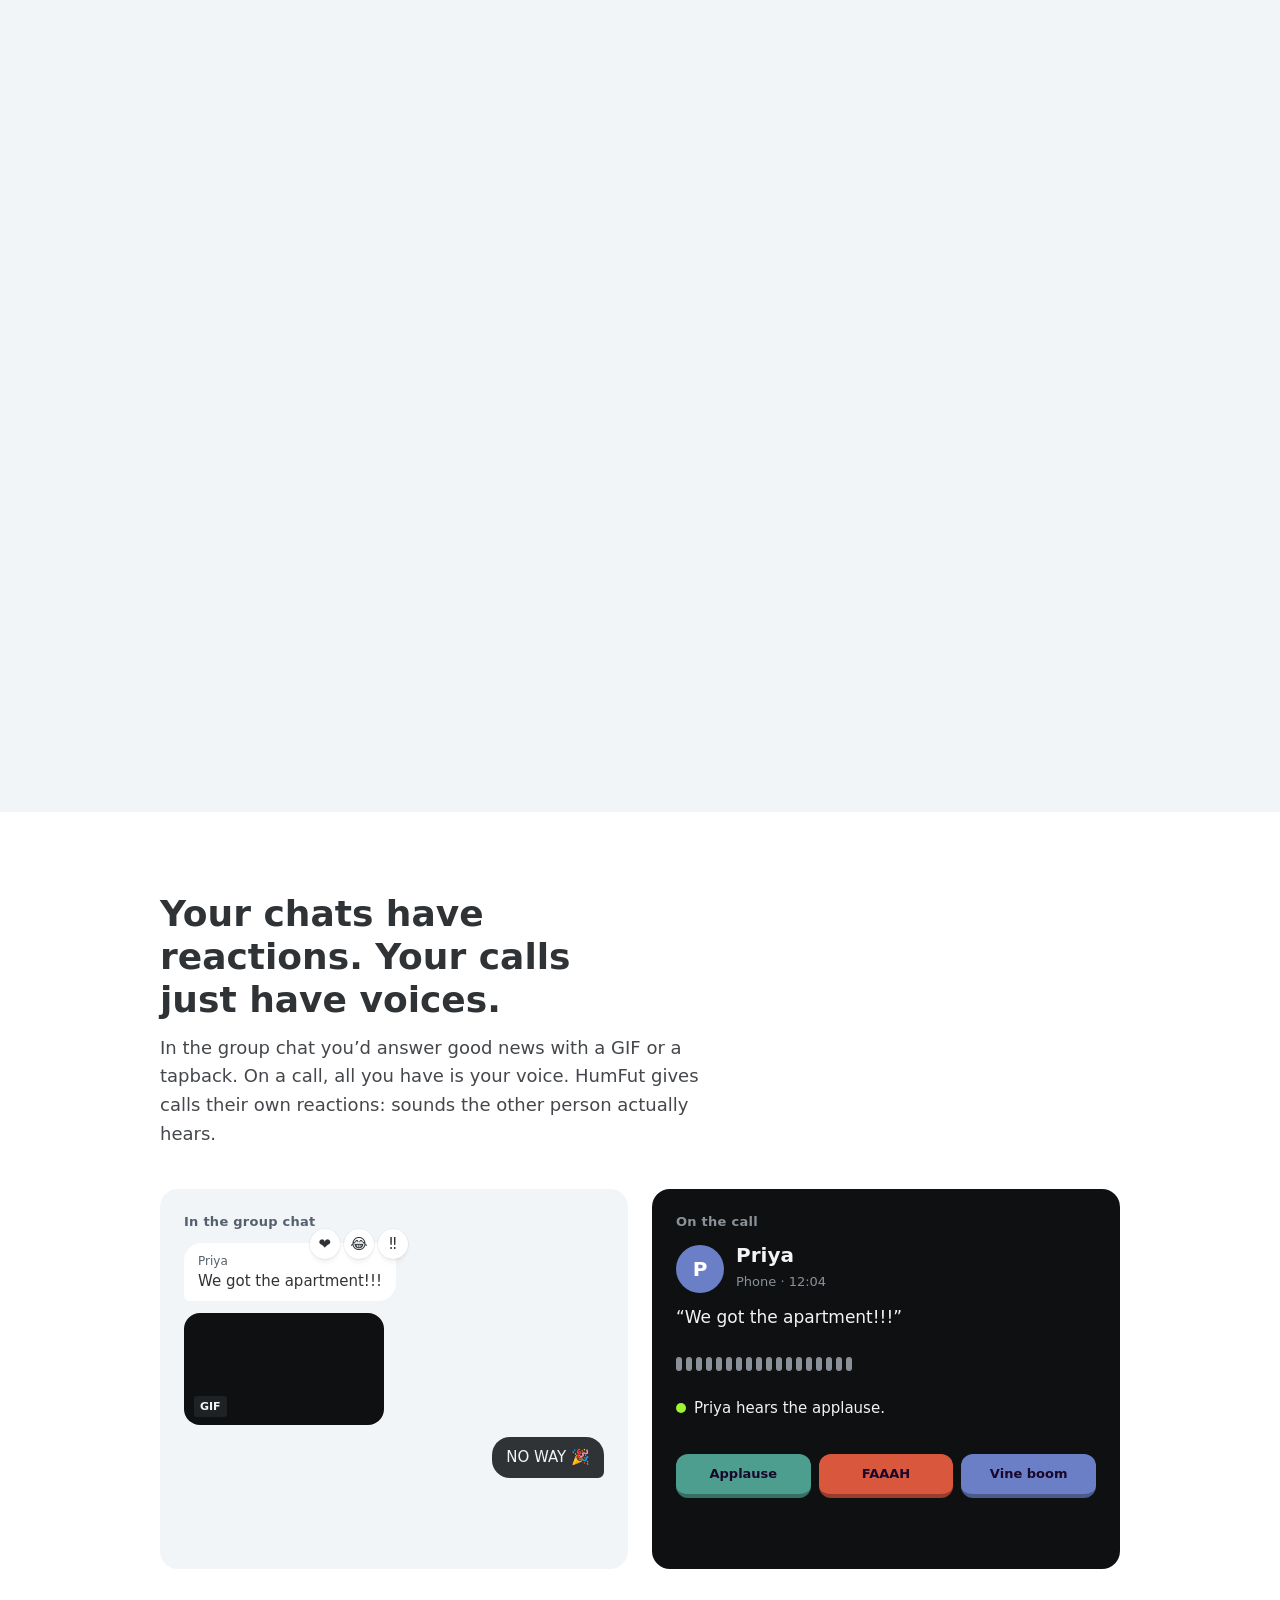
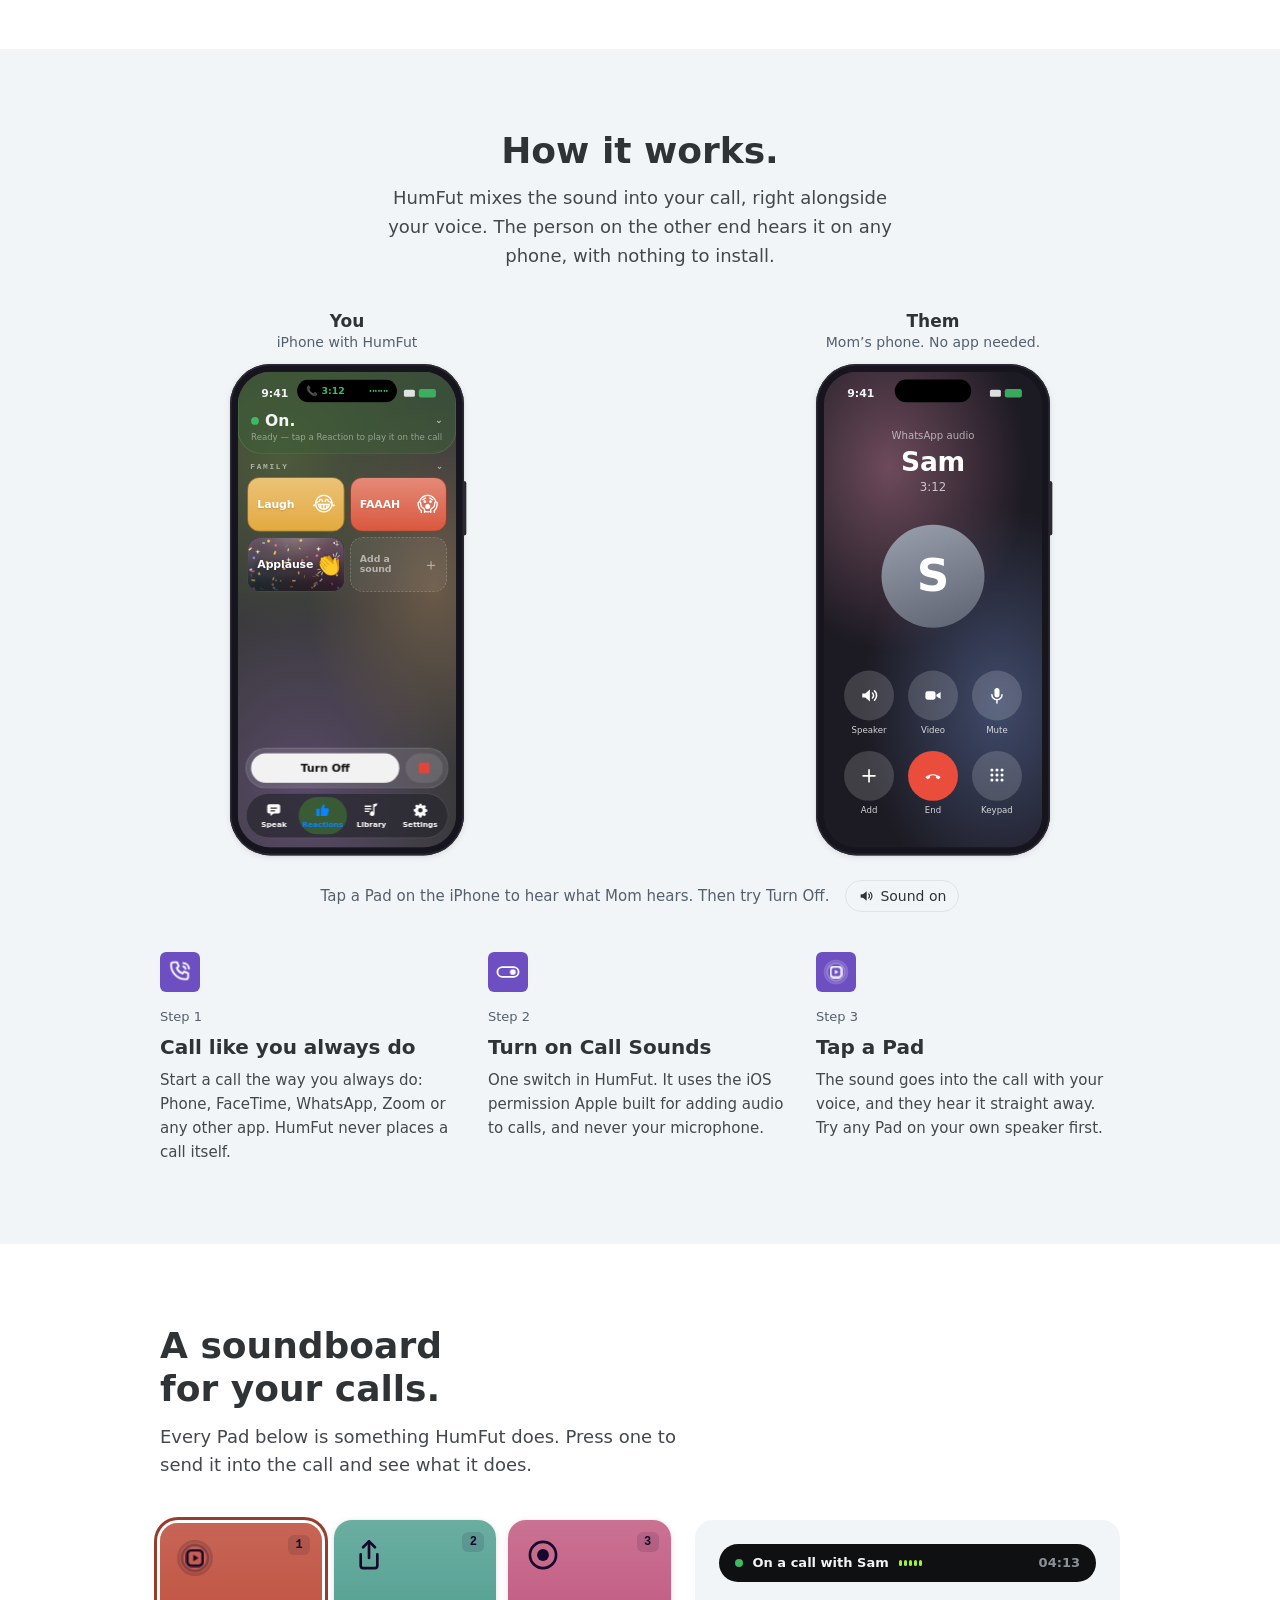
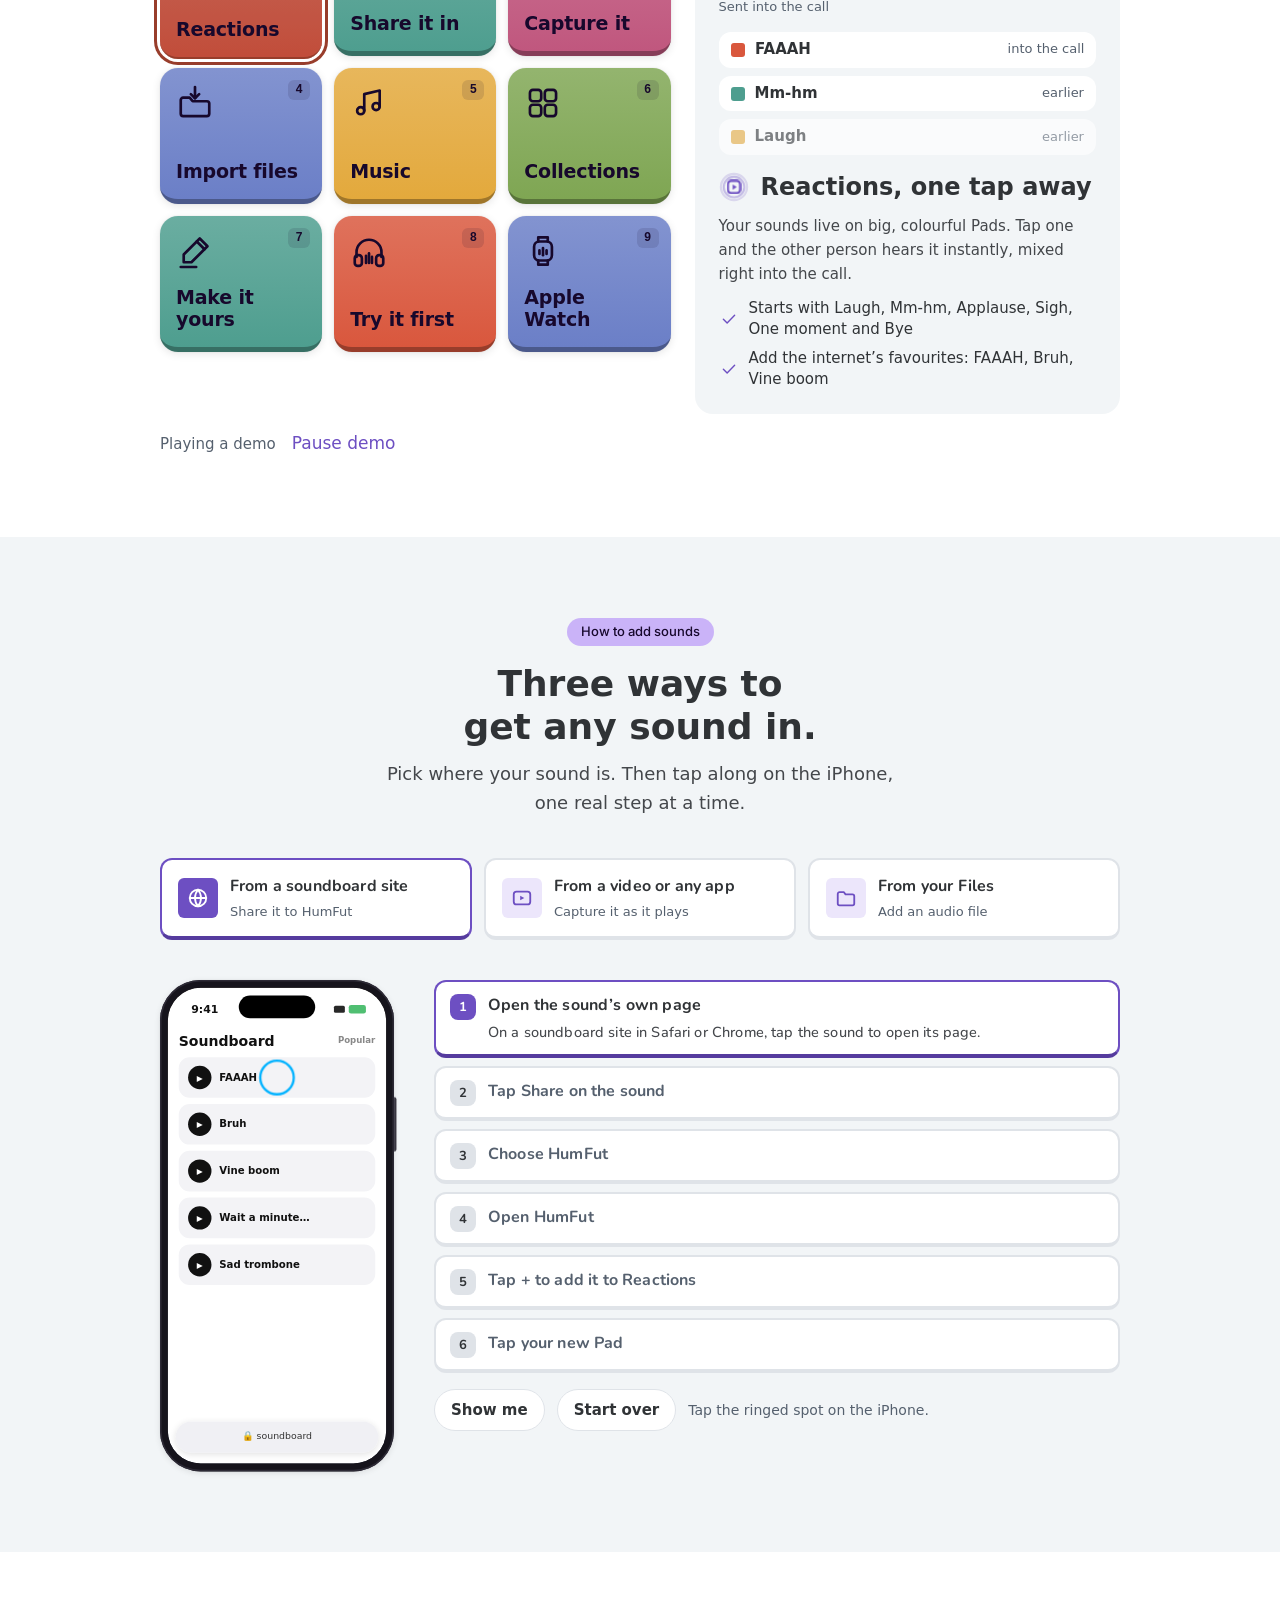
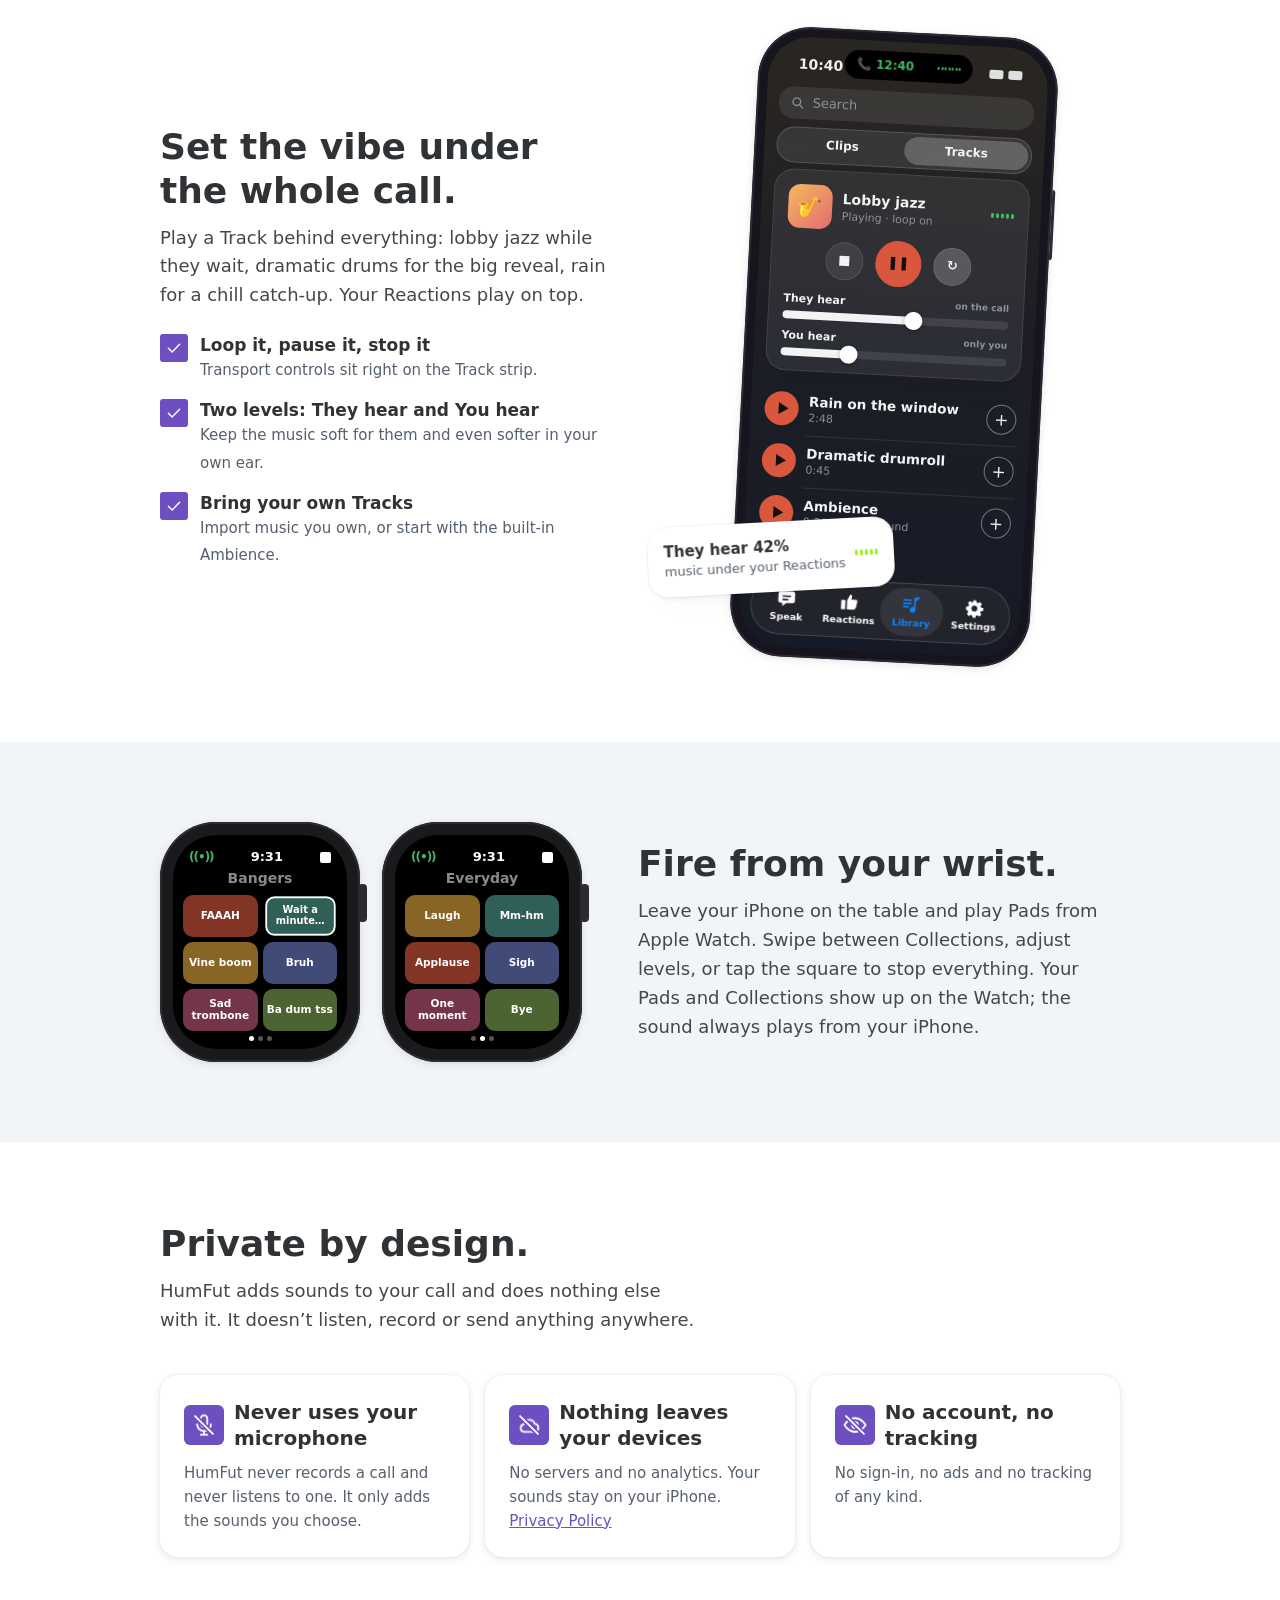
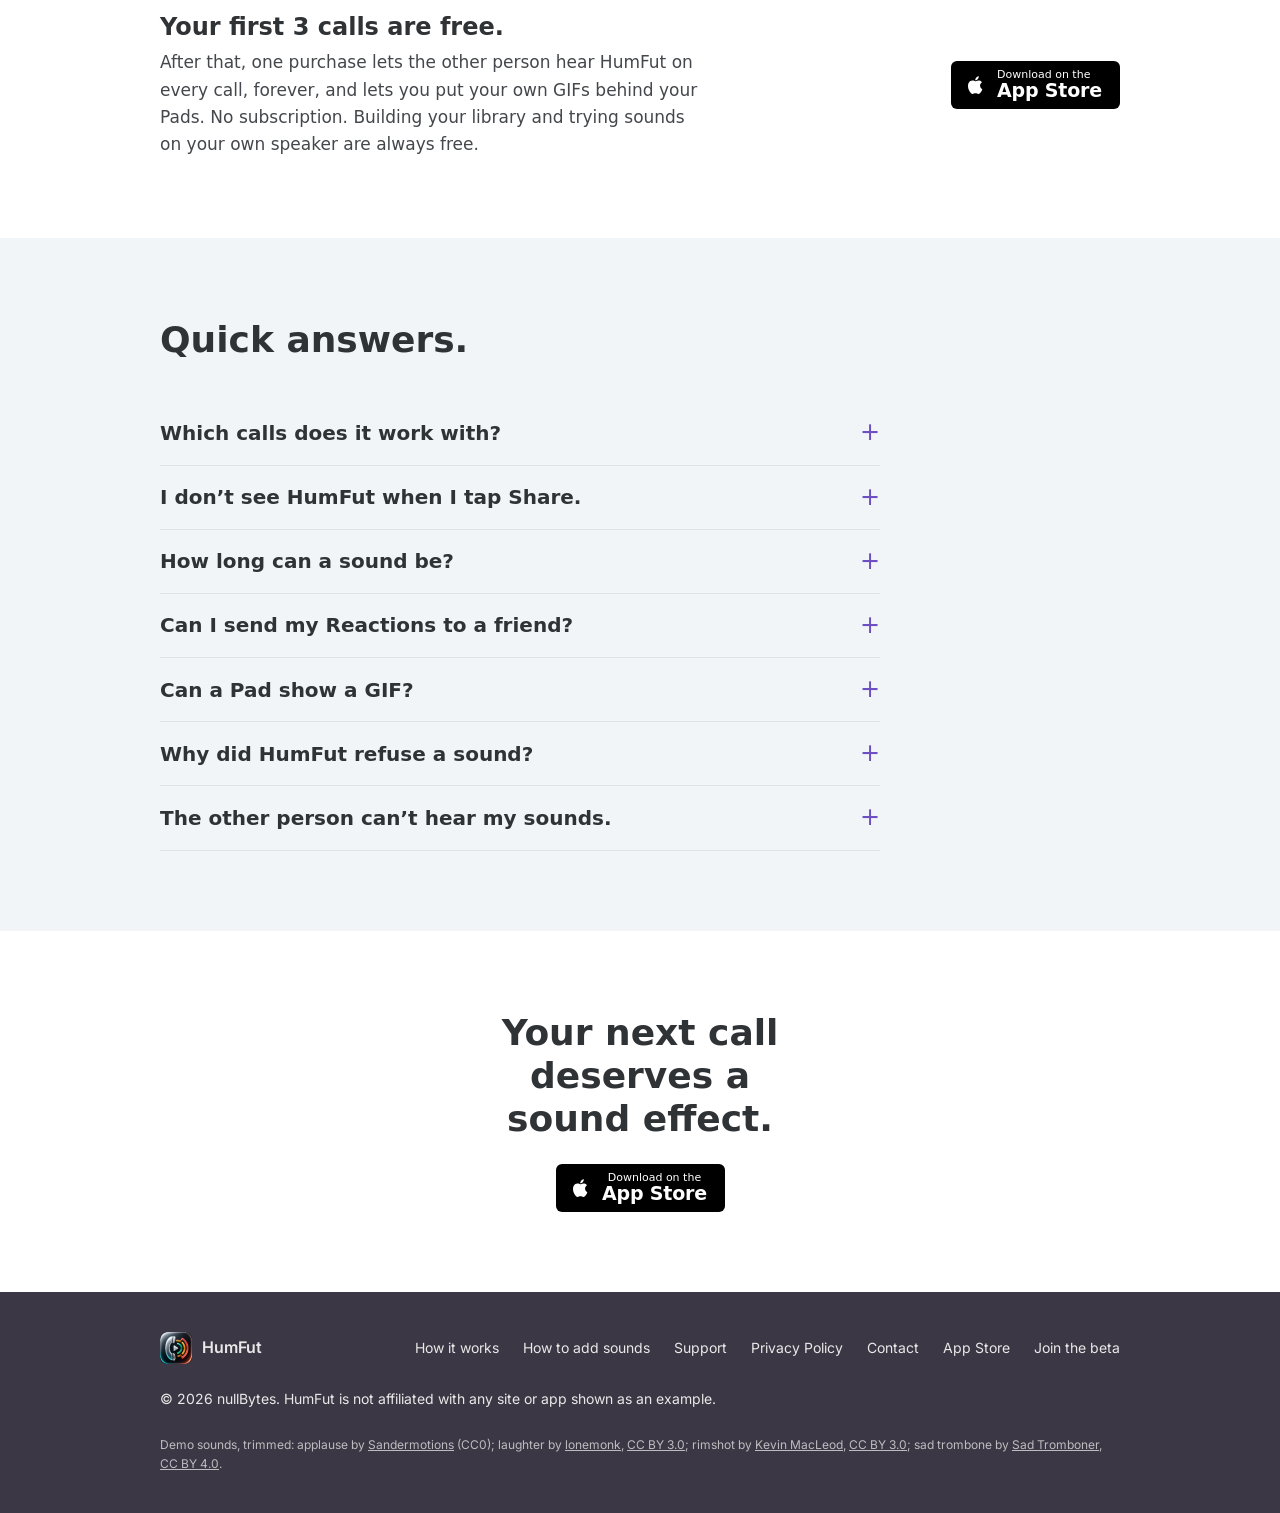
==== commit 1585d41b: "Support, home and privacy pages: sharing Reactions from HumFut 1.5.0 Support gets a "Share Reactions" ====
--- a/index.html
+++ b/index.html
@@ -14,10 +14,10 @@
 <link rel="icon" type="image/png" sizes="32x32" href="assets/icons/favicon-32.png">
 <link rel="icon" type="image/png" sizes="64x64" href="assets/icons/favicon-64.png">
 <link rel="apple-touch-icon" href="assets/icons/apple-touch-icon.png">
-<link rel="stylesheet" href="assets/tokens.css?v=6bb87523">
-<link rel="stylesheet" href="assets/components.css?v=6bb87523">
-<link rel="stylesheet" href="assets/mockups.css?v=6bb87523">
-<link rel="stylesheet" href="assets/site.css?v=6bb87523">
+<link rel="stylesheet" href="assets/tokens.css?v=9b0b4098">
+<link rel="stylesheet" href="assets/components.css?v=9b0b4098">
+<link rel="stylesheet" href="assets/mockups.css?v=9b0b4098">
+<link rel="stylesheet" href="assets/site.css?v=9b0b4098">
 <link rel="prefetch" href="assets/gifs/confetti.gif" as="image">
 <link rel="prefetch" href="assets/gifs/rain.gif" as="image">
 <script>document.documentElement.classList.add('js');</script>
@@ -221,7 +221,7 @@
           <div class="hf-detail" data-for="capture"><div class="hf-detail-head"><span class="hf-ai" data-icon="capture"><svg viewBox="0 0 32 32" aria-hidden="true" focusable="false"><circle class="ai-draw" cx="16" cy="16" r="11" style="--len:69.2"/><circle class="ai-pulse" cx="16" cy="16" r="5" fill="currentColor" stroke="none"/></svg></span><h3>Capture from your apps</h3></div><p>Hear it in a video, a game or a podcast? Start a capture, play it, and HumFut keeps the sound with the silence trimmed off.</p><ul class="hf-facts"><li><span class="hf-ai" data-icon="check"><svg viewBox="0 0 32 32" aria-hidden="true" focusable="false"><path class="ai-draw" d="M7 16.5l6 6L25 10" style="--len:26"/></svg></span>Stops by itself after 60 seconds</li><li><span class="hf-ai" data-icon="check"><svg viewBox="0 0 32 32" aria-hidden="true" focusable="false"><path class="ai-draw" d="M7 16.5l6 6L25 10" style="--len:26"/></svg></span>Keeps only the app’s audio, never video or your microphone</li></ul><a class="hf-link" href="#add-sounds" data-open-tab="tab-capture">See it step by step</a></div>
           <div class="hf-detail" data-for="import"><div class="hf-detail-head"><span class="hf-ai" data-icon="import"><svg viewBox="0 0 32 32" aria-hidden="true" focusable="false"><path d="M4 13.5a2 2 0 0 1 2-2h5.5l2.5 3H26a2 2 0 0 1 2 2V25a2 2 0 0 1-2 2H6a2 2 0 0 1-2-2z"/><g class="ai-drop"><path d="M16 2.5V12"/><path d="M12.5 8.5L16 12l3.5-3.5"/></g></svg></span><h3>Import from Files</h3></div><p>Already have an MP3 or M4A? Add it from Files. Up to 30 seconds becomes a Clip for a Pad; anything longer becomes a Track.</p><ul class="hf-facts"><li><span class="hf-ai" data-icon="check"><svg viewBox="0 0 32 32" aria-hidden="true" focusable="false"><path class="ai-draw" d="M7 16.5l6 6L25 10" style="--len:26"/></svg></span>Downloads, iCloud Drive and AirDrop</li><li><span class="hf-ai" data-icon="check"><svg viewBox="0 0 32 32" aria-hidden="true" focusable="false"><path class="ai-draw" d="M7 16.5l6 6L25 10" style="--len:26"/></svg></span>Long files play as background music</li></ul><a class="hf-link" href="#add-sounds" data-open-tab="tab-files">See it step by step</a></div>
           <div class="hf-detail" data-for="music"><div class="hf-detail-head"><span class="hf-ai" data-icon="music"><svg viewBox="0 0 32 32" aria-hidden="true" focusable="false"><g class="ai-sway"><path d="M12 22.5V8.5l13-3V19"/><circle cx="9" cy="22.5" r="3"/><circle cx="22" cy="19" r="3"/></g></svg></span><h3>Music under the call</h3></div><p>Play a Track under the whole call and loop it. Your Reactions play on top.</p><ul class="hf-facts"><li><span class="hf-ai" data-icon="check"><svg viewBox="0 0 32 32" aria-hidden="true" focusable="false"><path class="ai-draw" d="M7 16.5l6 6L25 10" style="--len:26"/></svg></span>Two levels: They hear and You hear</li><li><span class="hf-ai" data-icon="check"><svg viewBox="0 0 32 32" aria-hidden="true" focusable="false"><path class="ai-draw" d="M7 16.5l6 6L25 10" style="--len:26"/></svg></span>Start with the built-in Ambience</li></ul><a class="hf-link" href="#music">More about music</a></div>
-          <div class="hf-detail" data-for="collections"><div class="hf-detail-head"><span class="hf-ai" data-icon="collections"><svg viewBox="0 0 32 32" aria-hidden="true" focusable="false"><rect class="ai-pop" x="5" y="5" width="9.5" height="9.5" rx="2.5"/><rect class="ai-pop" x="17.5" y="5" width="9.5" height="9.5" rx="2.5" style="--d:.08s"/><rect class="ai-pop" x="5" y="17.5" width="9.5" height="9.5" rx="2.5" style="--d:.16s"/><rect class="ai-pop" x="17.5" y="17.5" width="9.5" height="9.5" rx="2.5" style="--d:.24s"/></svg></span><h3>Collections</h3></div><p>One set of Pads for game night, another for work calls. Collapse the ones you’re not using.</p><ul class="hf-facts"><li><span class="hf-ai" data-icon="check"><svg viewBox="0 0 32 32" aria-hidden="true" focusable="false"><path class="ai-draw" d="M7 16.5l6 6L25 10" style="--len:26"/></svg></span>Search when you have lots of Pads</li><li><span class="hf-ai" data-icon="check"><svg viewBox="0 0 32 32" aria-hidden="true" focusable="false"><path class="ai-draw" d="M7 16.5l6 6L25 10" style="--len:26"/></svg></span>Swipe between them on Apple Watch</li></ul></div>
+          <div class="hf-detail" data-for="collections"><div class="hf-detail-head"><span class="hf-ai" data-icon="collections"><svg viewBox="0 0 32 32" aria-hidden="true" focusable="false"><rect class="ai-pop" x="5" y="5" width="9.5" height="9.5" rx="2.5"/><rect class="ai-pop" x="17.5" y="5" width="9.5" height="9.5" rx="2.5" style="--d:.08s"/><rect class="ai-pop" x="5" y="17.5" width="9.5" height="9.5" rx="2.5" style="--d:.16s"/><rect class="ai-pop" x="17.5" y="17.5" width="9.5" height="9.5" rx="2.5" style="--d:.24s"/></svg></span><h3>Collections</h3></div><p>One set of Pads for game night, another for work calls. Collapse the ones you’re not using, or send a whole Collection to a friend.</p><ul class="hf-facts"><li><span class="hf-ai" data-icon="check"><svg viewBox="0 0 32 32" aria-hidden="true" focusable="false"><path class="ai-draw" d="M7 16.5l6 6L25 10" style="--len:26"/></svg></span>Search when you have lots of Pads</li><li><span class="hf-ai" data-icon="check"><svg viewBox="0 0 32 32" aria-hidden="true" focusable="false"><path class="ai-draw" d="M7 16.5l6 6L25 10" style="--len:26"/></svg></span>Swipe between them on Apple Watch</li><li><span class="hf-ai" data-icon="check"><svg viewBox="0 0 32 32" aria-hidden="true" focusable="false"><path class="ai-draw" d="M7 16.5l6 6L25 10" style="--len:26"/></svg></span>Share one Reaction or a Collection as a file</li></ul><a class="hf-link" href="support.html#share">How sharing works</a></div>
           <div class="hf-detail" data-for="customise"><div class="hf-detail-head"><span class="hf-ai" data-icon="pencil"><svg viewBox="0 0 32 32" aria-hidden="true" focusable="false"><g class="ai-slide"><path d="M20 5.5l6.5 6.5L13 25.5H6.5V19z"/><path d="M17.5 8l6.5 6.5"/></g><path class="ai-draw" d="M4 29.5h13" style="--len:13;--d:.1s"/></svg></span><h3>Make it yours</h3></div><p>Hold a Pad to rename it, give it one of six colours and any emoji, put a GIF behind it, or move it to another Collection.</p><ul class="hf-facts"><li><span class="hf-ai" data-icon="check"><svg viewBox="0 0 32 32" aria-hidden="true" focusable="false"><path class="ai-draw" d="M7 16.5l6 6L25 10" style="--len:26"/></svg></span>Trim exactly where it starts and ends</li><li><span class="hf-ai" data-icon="check"><svg viewBox="0 0 32 32" aria-hidden="true" focusable="false"><path class="ai-draw" d="M7 16.5l6 6L25 10" style="--len:26"/></svg></span>Set how loud each sound plays</li><li><span class="hf-ai" data-icon="check"><svg viewBox="0 0 32 32" aria-hidden="true" focusable="false"><path class="ai-draw" d="M7 16.5l6 6L25 10" style="--len:26"/></svg></span>A GIF that plays with the sound, with Unlock</li></ul></div>
           <div class="hf-detail" data-for="preview"><div class="hf-detail-head"><span class="hf-ai" data-icon="headphones"><svg viewBox="0 0 32 32" aria-hidden="true" focusable="false"><path d="M5.5 21v-4a10.5 10.5 0 0 1 21 0v4"/><rect x="4" y="19.5" width="6" height="9" rx="2.5"/><rect x="22" y="19.5" width="6" height="9" rx="2.5"/><path class="ai-eq" d="M13.5 26v-6"/><path class="ai-eq" d="M16 26v-8" style="--d:.1s"/><path class="ai-eq" d="M18.5 26v-5" style="--d:.2s"/></svg></span><h3>Try it before they hear it</h3></div><p>Hear any Pad on your own speaker first, so you know it’s the one. Trying sounds is always free.</p><ul class="hf-facts"><li><span class="hf-ai" data-icon="check"><svg viewBox="0 0 32 32" aria-hidden="true" focusable="false"><path class="ai-draw" d="M7 16.5l6 6L25 10" style="--len:26"/></svg></span>Works with no call at all</li><li><span class="hf-ai" data-icon="check"><svg viewBox="0 0 32 32" aria-hidden="true" focusable="false"><path class="ai-draw" d="M7 16.5l6 6L25 10" style="--len:26"/></svg></span>Nothing goes into a call until Call Sounds is on</li></ul></div>
           <div class="hf-detail" data-for="watch"><div class="hf-detail-head"><span class="hf-ai" data-icon="watch"><svg viewBox="0 0 32 32" aria-hidden="true" focusable="false"><rect x="8.5" y="8" width="15" height="16" rx="4.5"/><path d="M12 8V4.5h8V8M12 24v3.5h8V24"/><path class="ai-eq" d="M13 18.5v-3"/><path class="ai-eq" d="M16 19.5v-6" style="--d:.1s"/><path class="ai-eq" d="M19 18.5v-3" style="--d:.2s"/></svg></span><h3>Fire from your wrist</h3></div><p>Play Pads, change levels and stop everything from Apple Watch while your iPhone stays on the table.</p><ul class="hf-facts"><li><span class="hf-ai" data-icon="check"><svg viewBox="0 0 32 32" aria-hidden="true" focusable="false"><path class="ai-draw" d="M7 16.5l6 6L25 10" style="--len:26"/></svg></span>Swipe between Collections</li><li><span class="hf-ai" data-icon="check"><svg viewBox="0 0 32 32" aria-hidden="true" focusable="false"><path class="ai-draw" d="M7 16.5l6 6L25 10" style="--len:26"/></svg></span>Tap the square to stop all sounds</li></ul><a class="hf-link" href="#watch">See the Watch app</a></div>
@@ -356,6 +356,7 @@
       <details><summary>Which calls does it work with?</summary><div><p>Any call on an iPhone running iOS 26 or later: Phone, FaceTime, WhatsApp, Zoom and other calling apps. HumFut adds audio only while a call is connected, and it pauses while you’re screen sharing.</p></div></details>
       <details><summary>I don’t see HumFut when I tap Share.</summary><div><p>HumFut shows up when what you’re sharing is an audio file. On a soundboard site, open the sound’s own page and share from there. Also open HumFut once after installing it, so it can finish setting up.</p></div></details>
       <details><summary>How long can a sound be?</summary><div><p>Clips for your Pads can be up to 30 seconds. A capture stops by itself after 60 seconds and keeps the first 30 seconds of sound. Anything longer can be imported as a Track for background music.</p></div></details>
+      <details><summary>Can I send my Reactions to a friend?</summary><div><p>Yes. Hold a Pad and tap <strong>Share</strong> at the top, or share a whole Collection from Settings → Manage Collections. HumFut makes a small .humfut file you send by Messages, AirDrop, Mail or any app. Your friend taps it, checks the list and taps <strong>Add</strong>, and the Reactions arrive as a new Collection, sounds and GIFs included. Only share sounds and GIFs you have the right to share. <a class="hf-link" href="support.html#share">More about sharing</a></p></div></details>
       <details><summary>Can a Pad show a GIF?</summary><div><p>Yes, with Unlock. Hold a Pad, then under <strong>Background</strong> tap <strong>Add GIF</strong> and pick one from Photos or Files, paste one you copied, or paste a GIPHY, Tenor or other link. The Pad rests on a still you choose, and when you tap it the GIF plays along with the sound. <a class="hf-link" href="support.html#gifs">More about GIF Pads</a></p></div></details>
       <details><summary>Why did HumFut refuse a sound?</summary><div><p>HumFut is for sounds that are obviously not real: airhorns, laugh tracks, funny clips, music. It won’t add sounds that could be mistaken for something real on a call, like sirens, phone-menu tones or ringtones.</p></div></details>
       <details><summary>The other person can’t hear my sounds.</summary><div><p>Check that Call Sounds is on and the call is connected. Muting the call mutes HumFut too, because it uses the same audio path as your voice. <a href="support.html">More troubleshooting</a></p></div></details>
@@ -389,13 +390,13 @@
   </div>
 </footer>
 
-<script src="assets/site.js?v=6bb87523" defer></script>
-<script src="assets/anim-icons.js?v=6bb87523" defer></script>
-<script src="assets/phone.js?v=6bb87523" defer></script>
-<script src="assets/hero.js?v=6bb87523" defer></script>
-<script src="assets/tincan.js?v=6bb87523" defer></script>
-<script src="assets/addsounds.js?v=6bb87523" defer></script>
-<script src="assets/story.js?v=6bb87523" defer></script>
-<script src="assets/effects.js?v=6bb87523" defer></script>
+<script src="assets/site.js?v=9b0b4098" defer></script>
+<script src="assets/anim-icons.js?v=9b0b4098" defer></script>
+<script src="assets/phone.js?v=9b0b4098" defer></script>
+<script src="assets/hero.js?v=9b0b4098" defer></script>
+<script src="assets/tincan.js?v=9b0b4098" defer></script>
+<script src="assets/addsounds.js?v=9b0b4098" defer></script>
+<script src="assets/story.js?v=9b0b4098" defer></script>
+<script src="assets/effects.js?v=9b0b4098" defer></script>
 </body>
 </html>
--- a/assets/site.css
+++ b/assets/site.css
@@ -562,9 +562,10 @@
 .page-hero h1 { margin: 0; max-width: 16ch; font-size: clamp(40px, 6vw, 56px); line-height: 1.02; font-weight: 700; letter-spacing: -.03em; color: var(--ink); text-wrap: balance; }
 .page-hero .lede { margin: var(--space-16) 0 0; max-width: 34em; }
 .page-meta { margin: var(--space-12) 0 0; color: var(--muted); font-size: 14px; }
-.topic-pads { display: grid; grid-template-columns: repeat(3, minmax(0, 1fr)); gap: var(--space-12); margin-top: var(--space-40); }
+.topic-pads { display: grid; grid-template-columns: repeat(5, minmax(0, 1fr)); gap: var(--space-12); margin-top: var(--space-40); }
 .topic-pads .hf-bpad { min-height: 112px; text-decoration: none; }
 .topic-pads .hf-bpad-label { font-size: 17px; }
+@media (min-width: 761px) and (max-width: 1023px) { .topic-pads .hf-bpad-label { font-size: 15px; } }
 @media (max-width: 760px) { .topic-pads { grid-template-columns: repeat(2, minmax(0, 1fr)); } .topic-pads .hf-bpad { min-height: 96px; } .topic-pads .hf-bpad:last-child:nth-child(odd) { grid-column: span 2; } }
 .doc-col { max-width: 720px; }
 .doc-col p, .doc-col li { font-size: 17px; line-height: 1.6; color: var(--ink-2); }
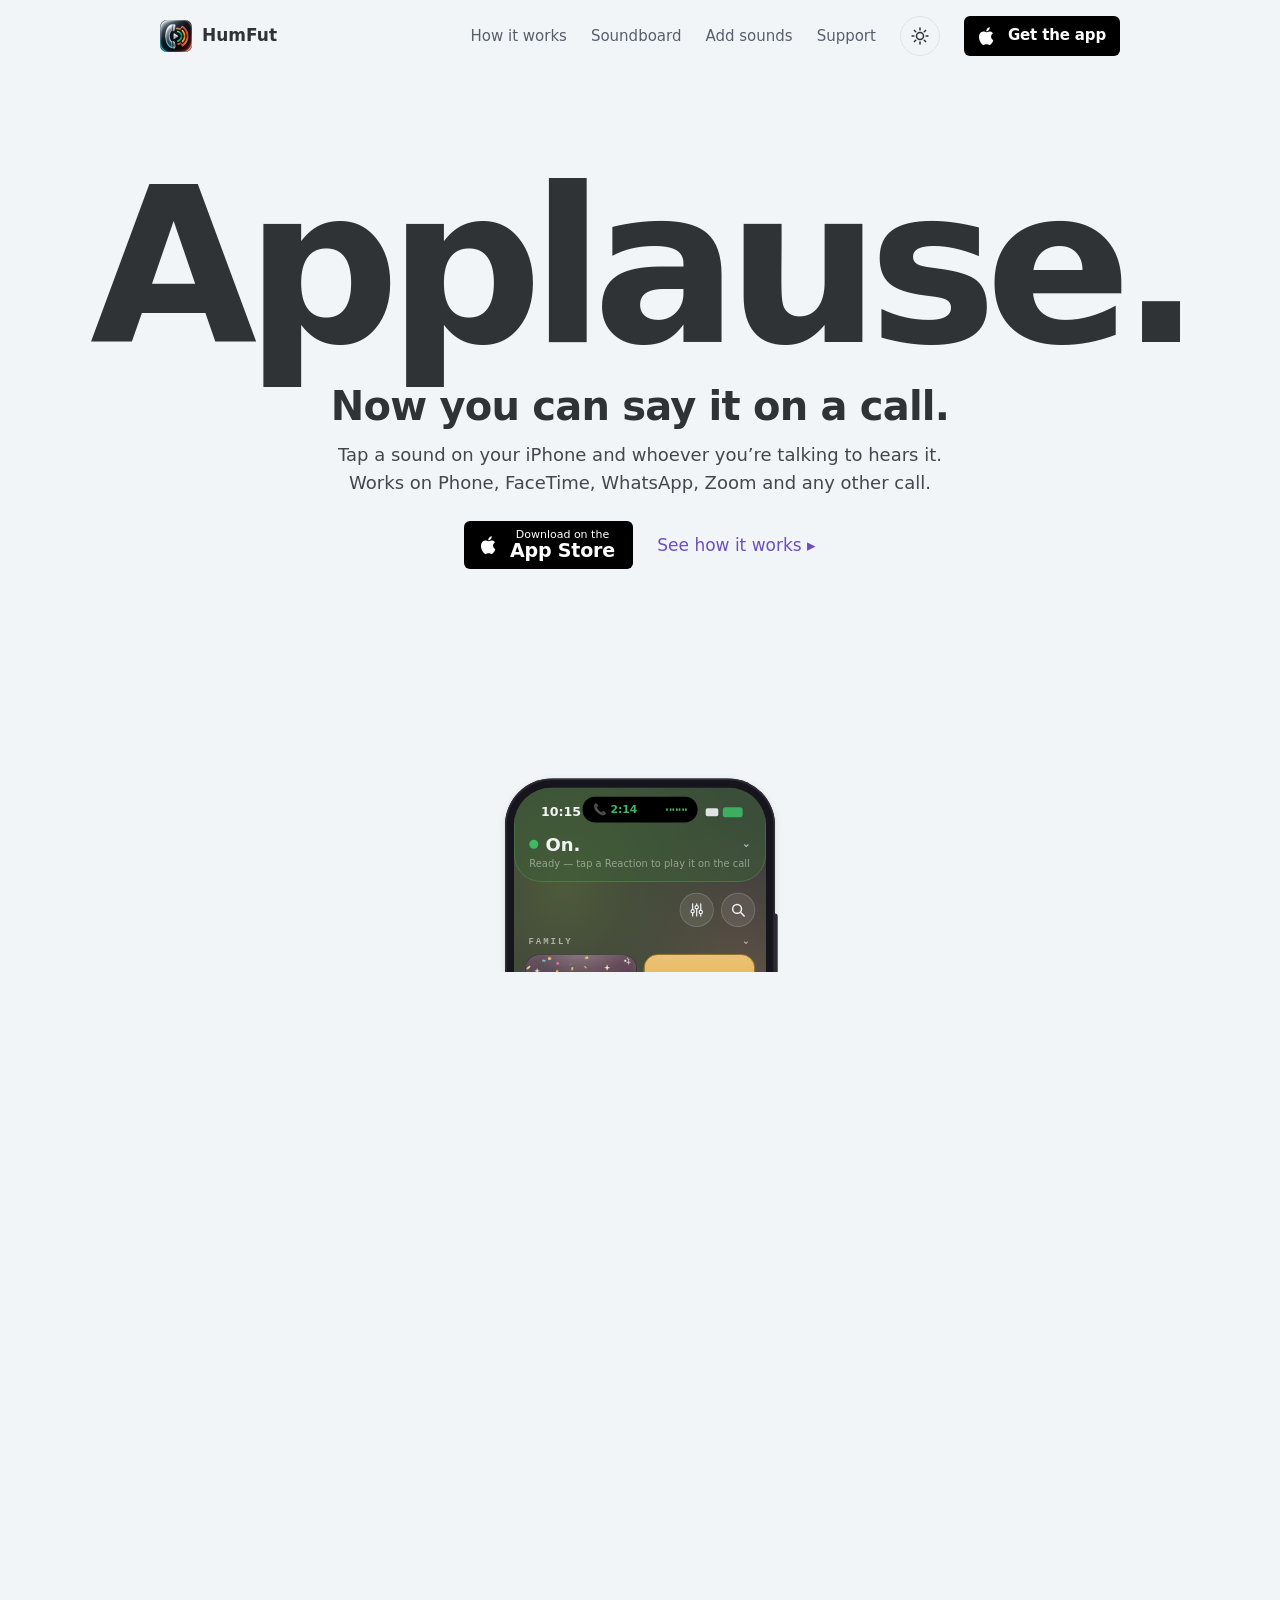
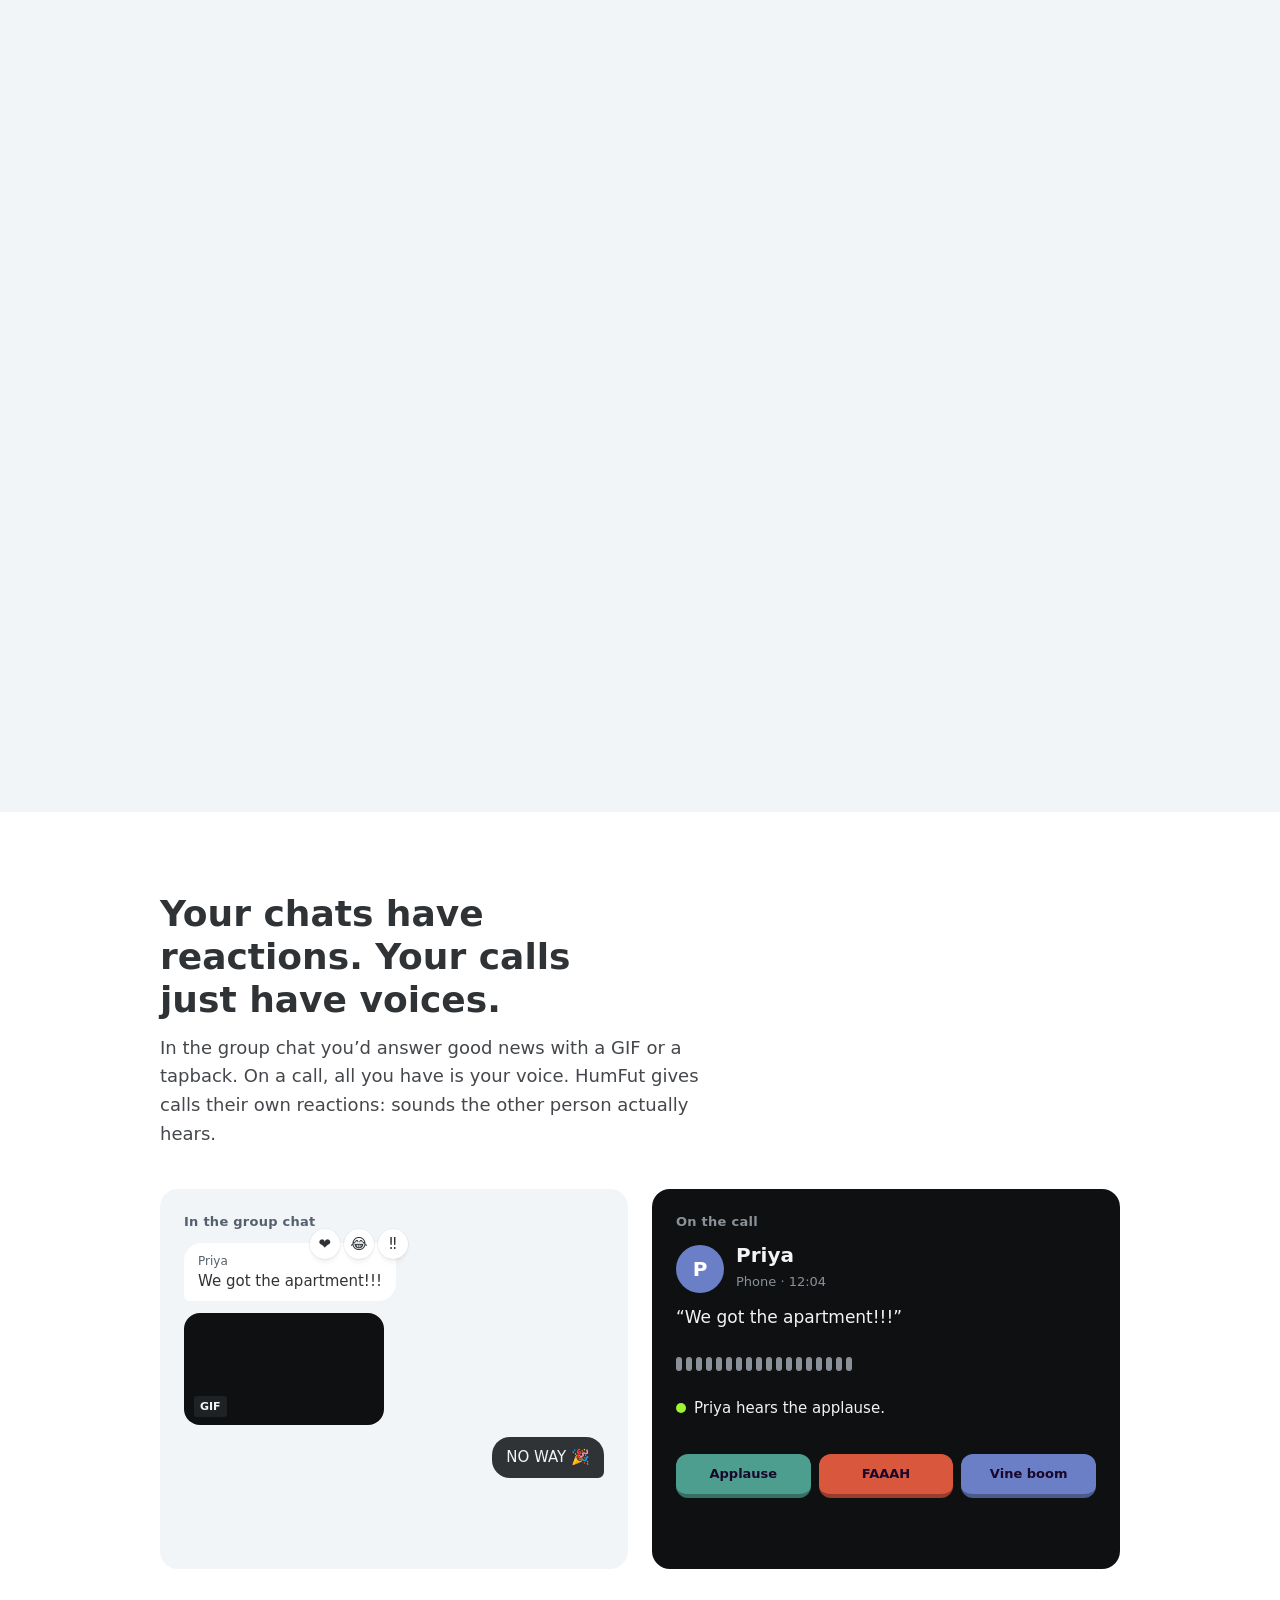
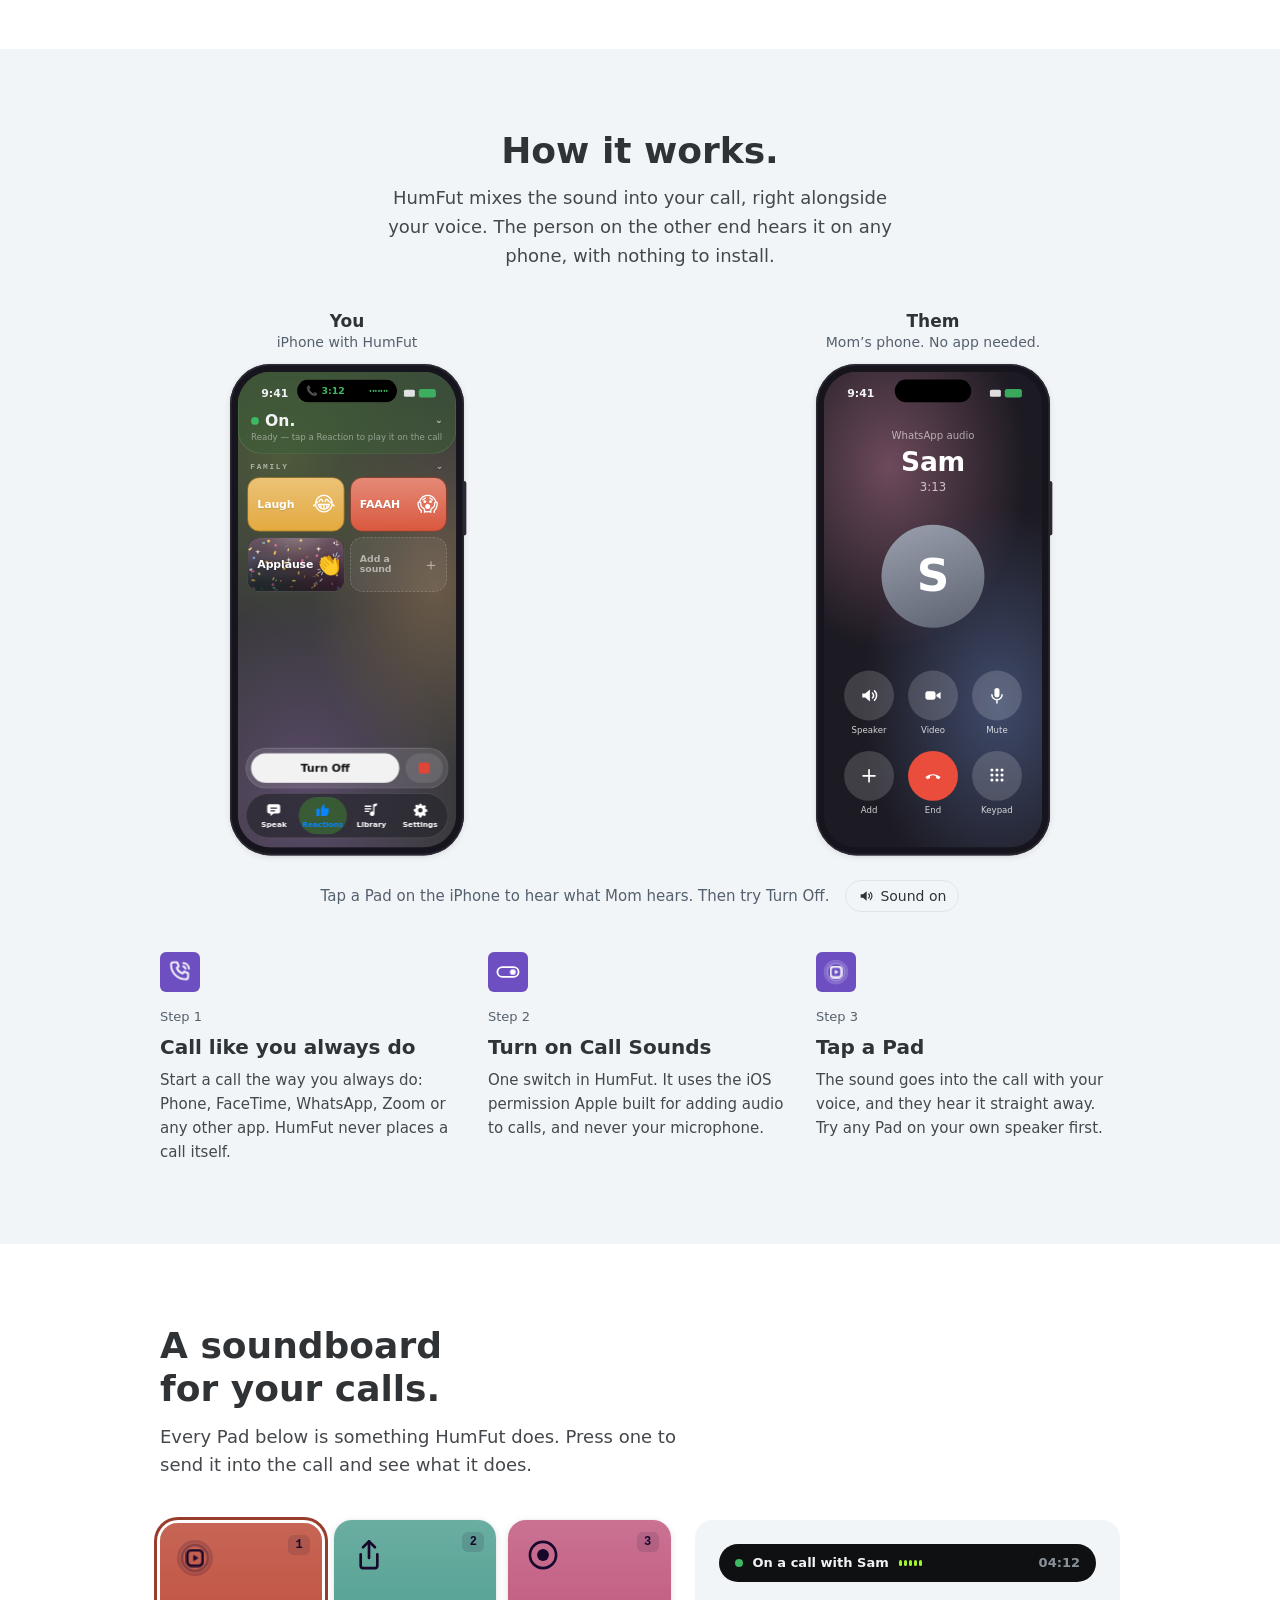
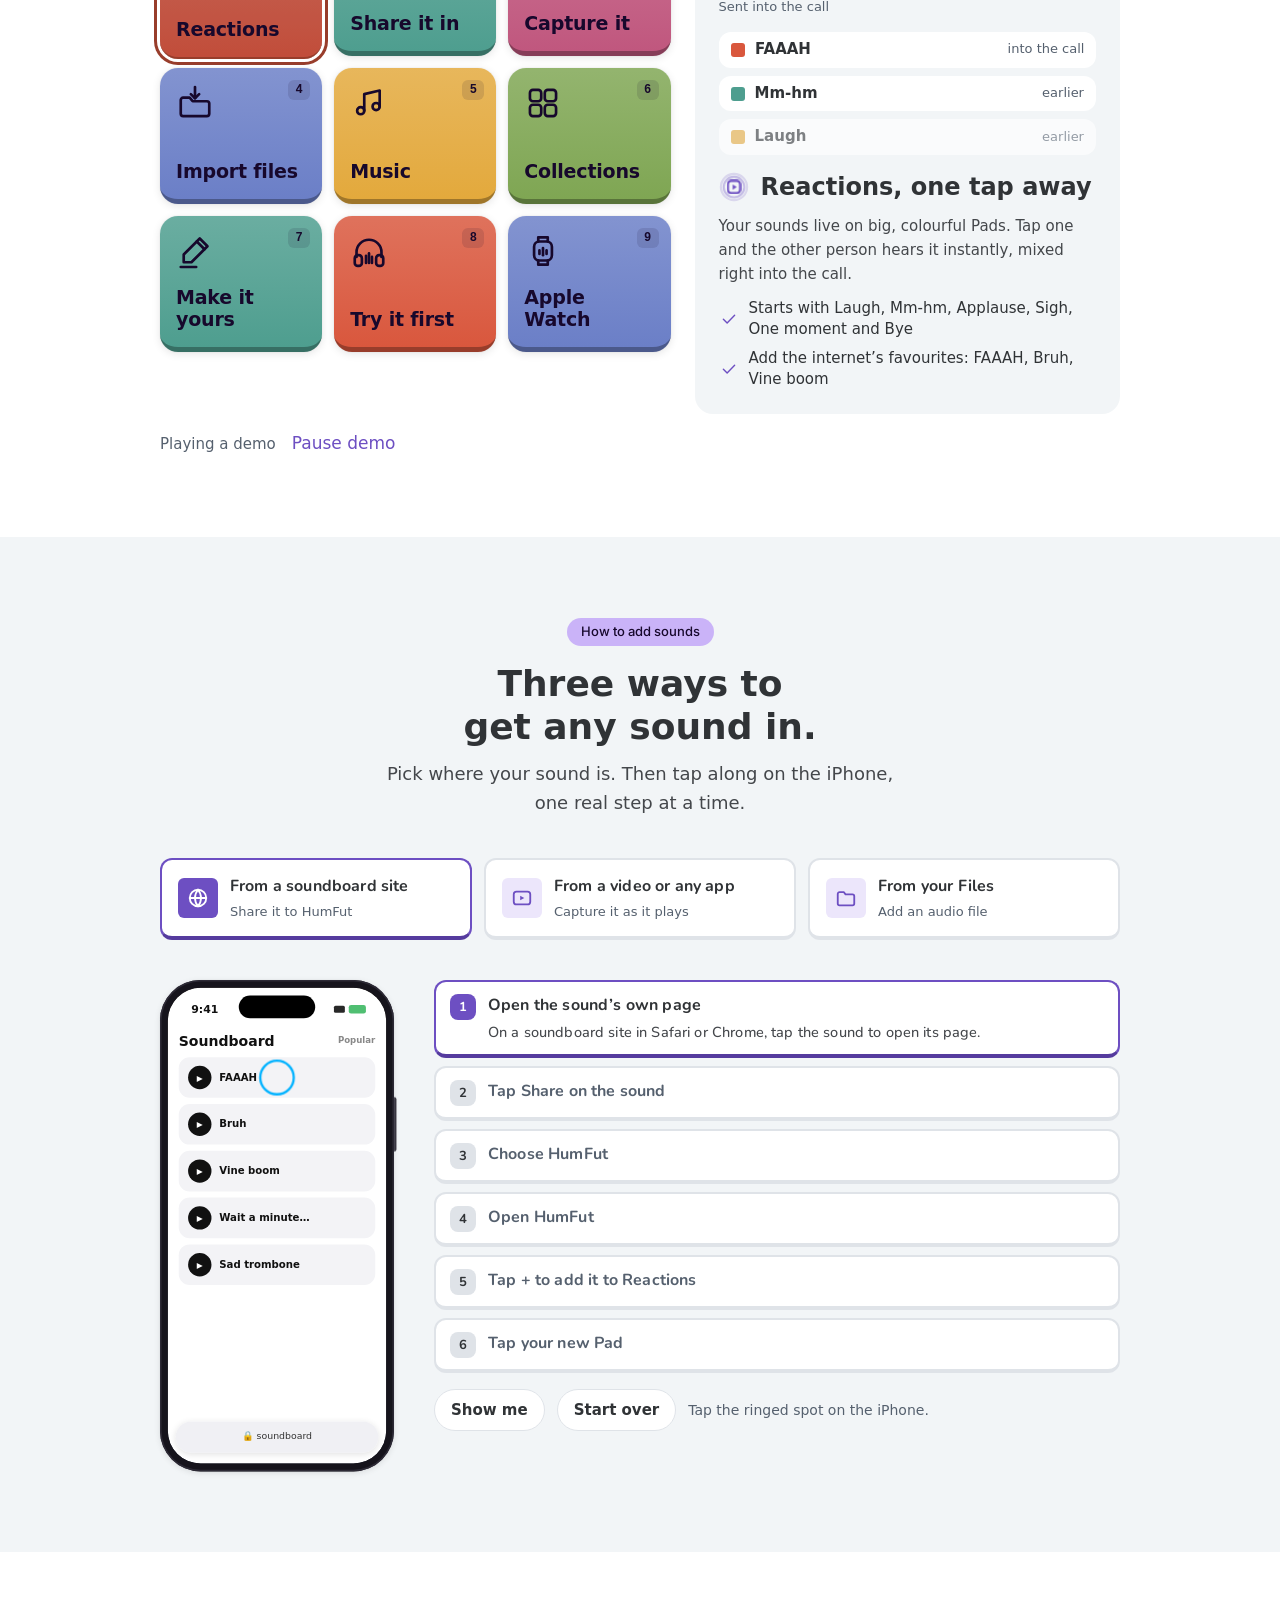
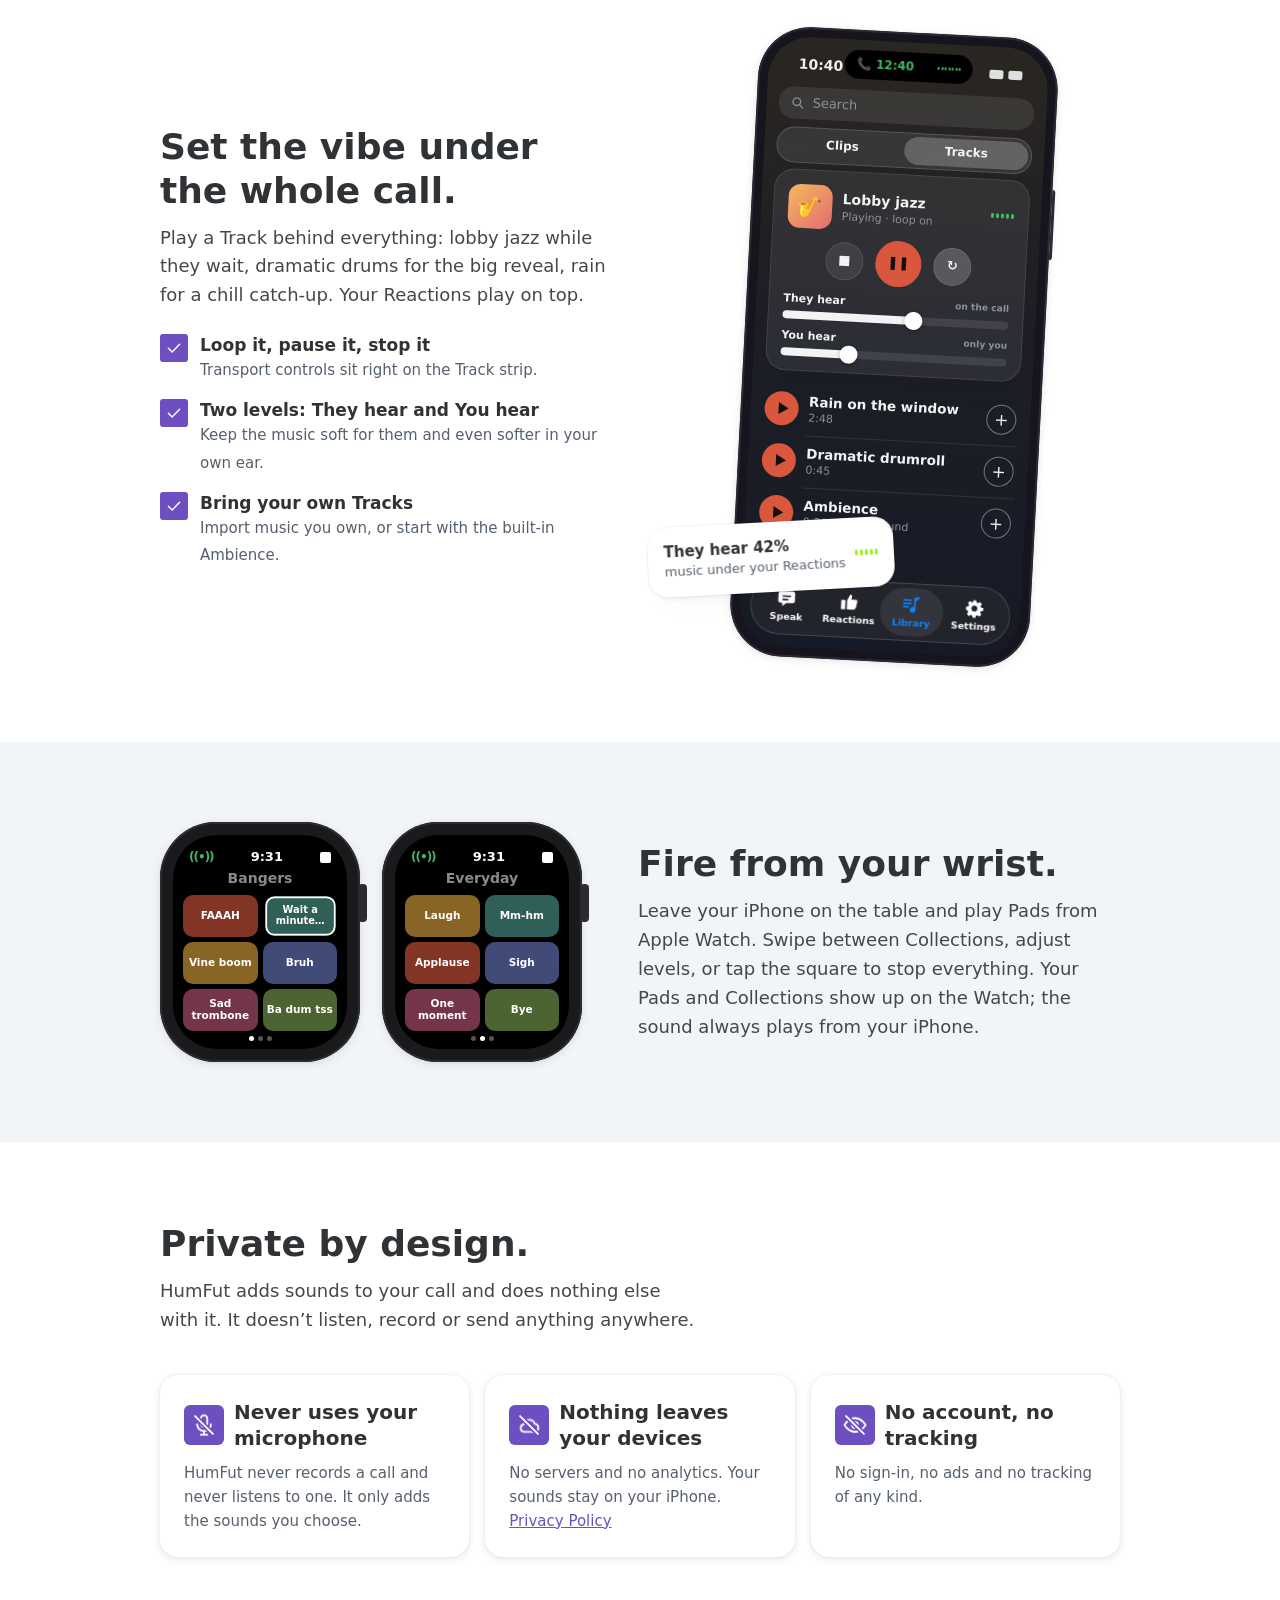
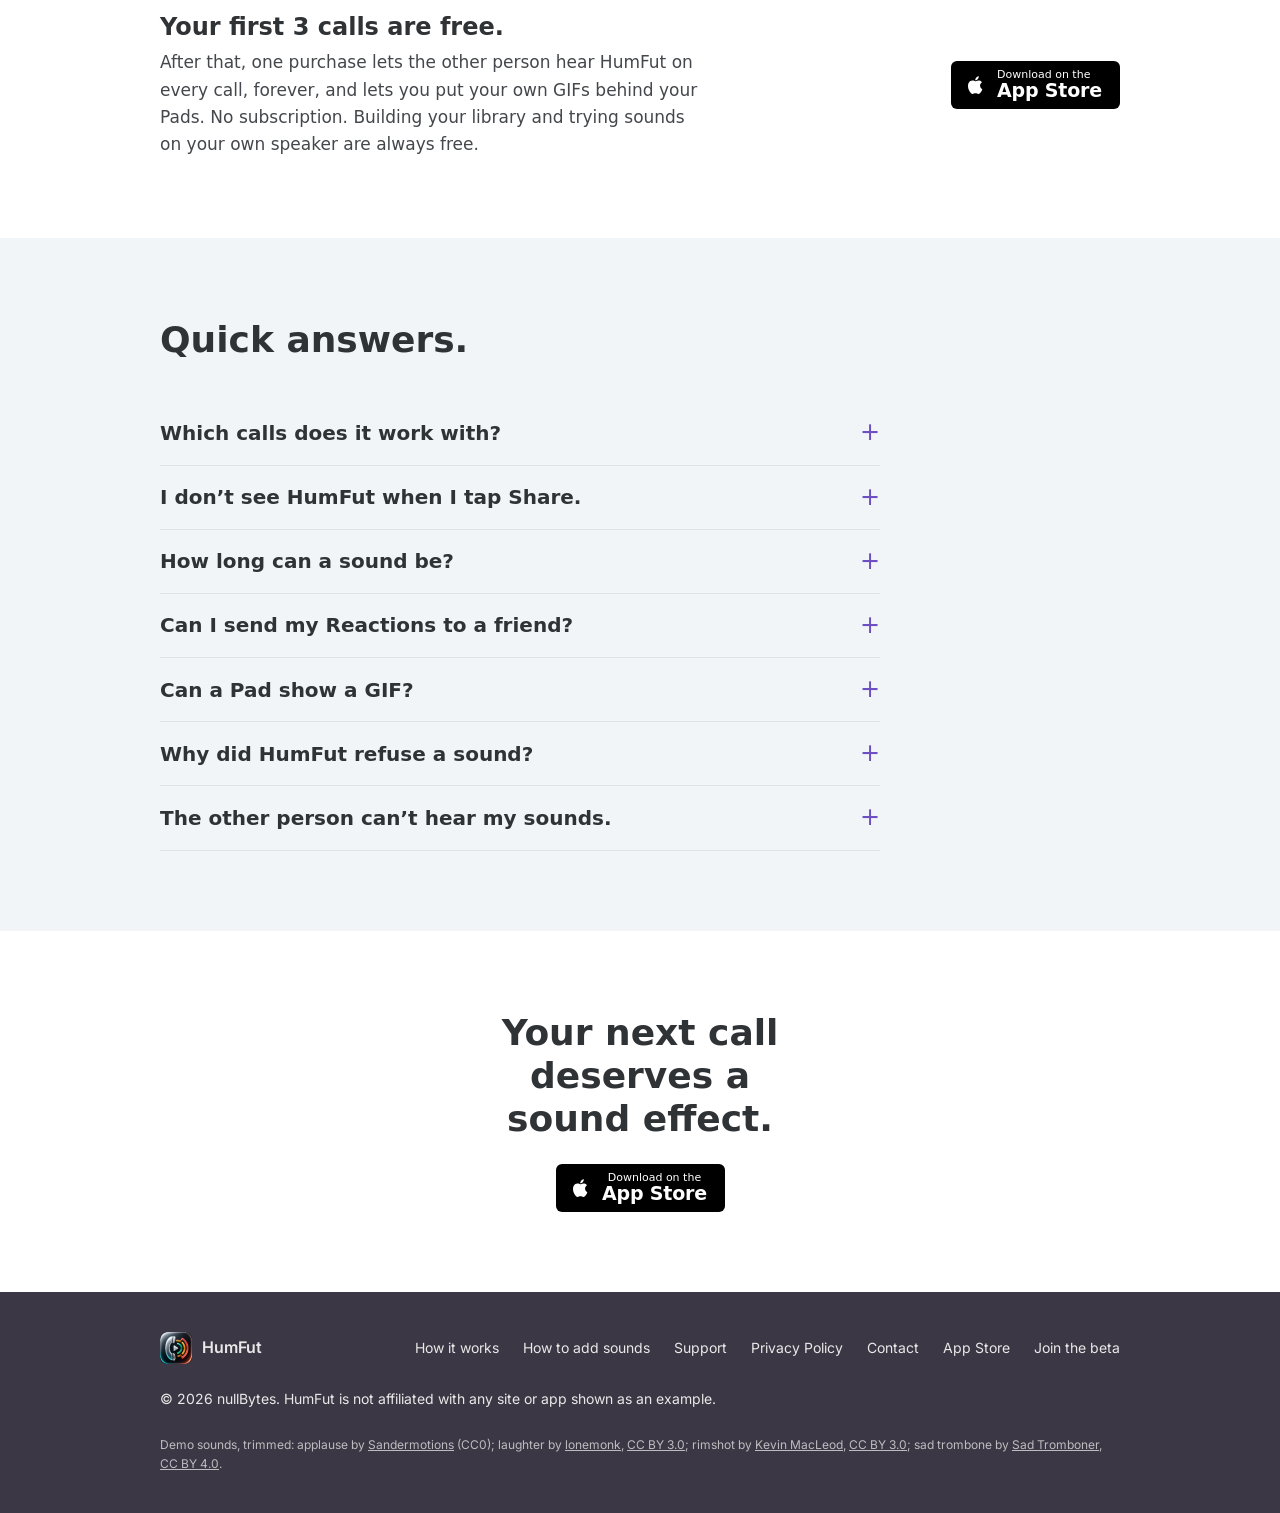
==== commit 8e7d2c14: "Support and privacy pages: Backup & Restore from HumFut 1.7.0 Privacy Policy gets a "Backups" sectio" ====
--- a/index.html
+++ b/index.html
@@ -14,10 +14,10 @@
 <link rel="icon" type="image/png" sizes="32x32" href="assets/icons/favicon-32.png">
 <link rel="icon" type="image/png" sizes="64x64" href="assets/icons/favicon-64.png">
 <link rel="apple-touch-icon" href="assets/icons/apple-touch-icon.png">
-<link rel="stylesheet" href="assets/tokens.css?v=9b0b4098">
-<link rel="stylesheet" href="assets/components.css?v=9b0b4098">
-<link rel="stylesheet" href="assets/mockups.css?v=9b0b4098">
-<link rel="stylesheet" href="assets/site.css?v=9b0b4098">
+<link rel="stylesheet" href="assets/tokens.css?v=da149e72">
+<link rel="stylesheet" href="assets/components.css?v=da149e72">
+<link rel="stylesheet" href="assets/mockups.css?v=da149e72">
+<link rel="stylesheet" href="assets/site.css?v=da149e72">
 <link rel="prefetch" href="assets/gifs/confetti.gif" as="image">
 <link rel="prefetch" href="assets/gifs/rain.gif" as="image">
 <script>document.documentElement.classList.add('js');</script>
@@ -390,13 +390,13 @@
   </div>
 </footer>
 
-<script src="assets/site.js?v=9b0b4098" defer></script>
-<script src="assets/anim-icons.js?v=9b0b4098" defer></script>
-<script src="assets/phone.js?v=9b0b4098" defer></script>
-<script src="assets/hero.js?v=9b0b4098" defer></script>
-<script src="assets/tincan.js?v=9b0b4098" defer></script>
-<script src="assets/addsounds.js?v=9b0b4098" defer></script>
-<script src="assets/story.js?v=9b0b4098" defer></script>
-<script src="assets/effects.js?v=9b0b4098" defer></script>
+<script src="assets/site.js?v=da149e72" defer></script>
+<script src="assets/anim-icons.js?v=da149e72" defer></script>
+<script src="assets/phone.js?v=da149e72" defer></script>
+<script src="assets/hero.js?v=da149e72" defer></script>
+<script src="assets/tincan.js?v=da149e72" defer></script>
+<script src="assets/addsounds.js?v=da149e72" defer></script>
+<script src="assets/story.js?v=da149e72" defer></script>
+<script src="assets/effects.js?v=da149e72" defer></script>
 </body>
 </html>
--- a/assets/site.css
+++ b/assets/site.css
@@ -565,6 +565,7 @@
 .topic-pads { display: grid; grid-template-columns: repeat(5, minmax(0, 1fr)); gap: var(--space-12); margin-top: var(--space-40); }
 .topic-pads .hf-bpad { min-height: 112px; text-decoration: none; }
 .topic-pads .hf-bpad-label { font-size: 17px; }
+.topic-pads .hf-bpad:last-child:nth-child(5n+1) { grid-column: 1 / -1; }
 @media (min-width: 761px) and (max-width: 1023px) { .topic-pads .hf-bpad-label { font-size: 15px; } }
 @media (max-width: 760px) { .topic-pads { grid-template-columns: repeat(2, minmax(0, 1fr)); } .topic-pads .hf-bpad { min-height: 96px; } .topic-pads .hf-bpad:last-child:nth-child(odd) { grid-column: span 2; } }
 .doc-col { max-width: 720px; }
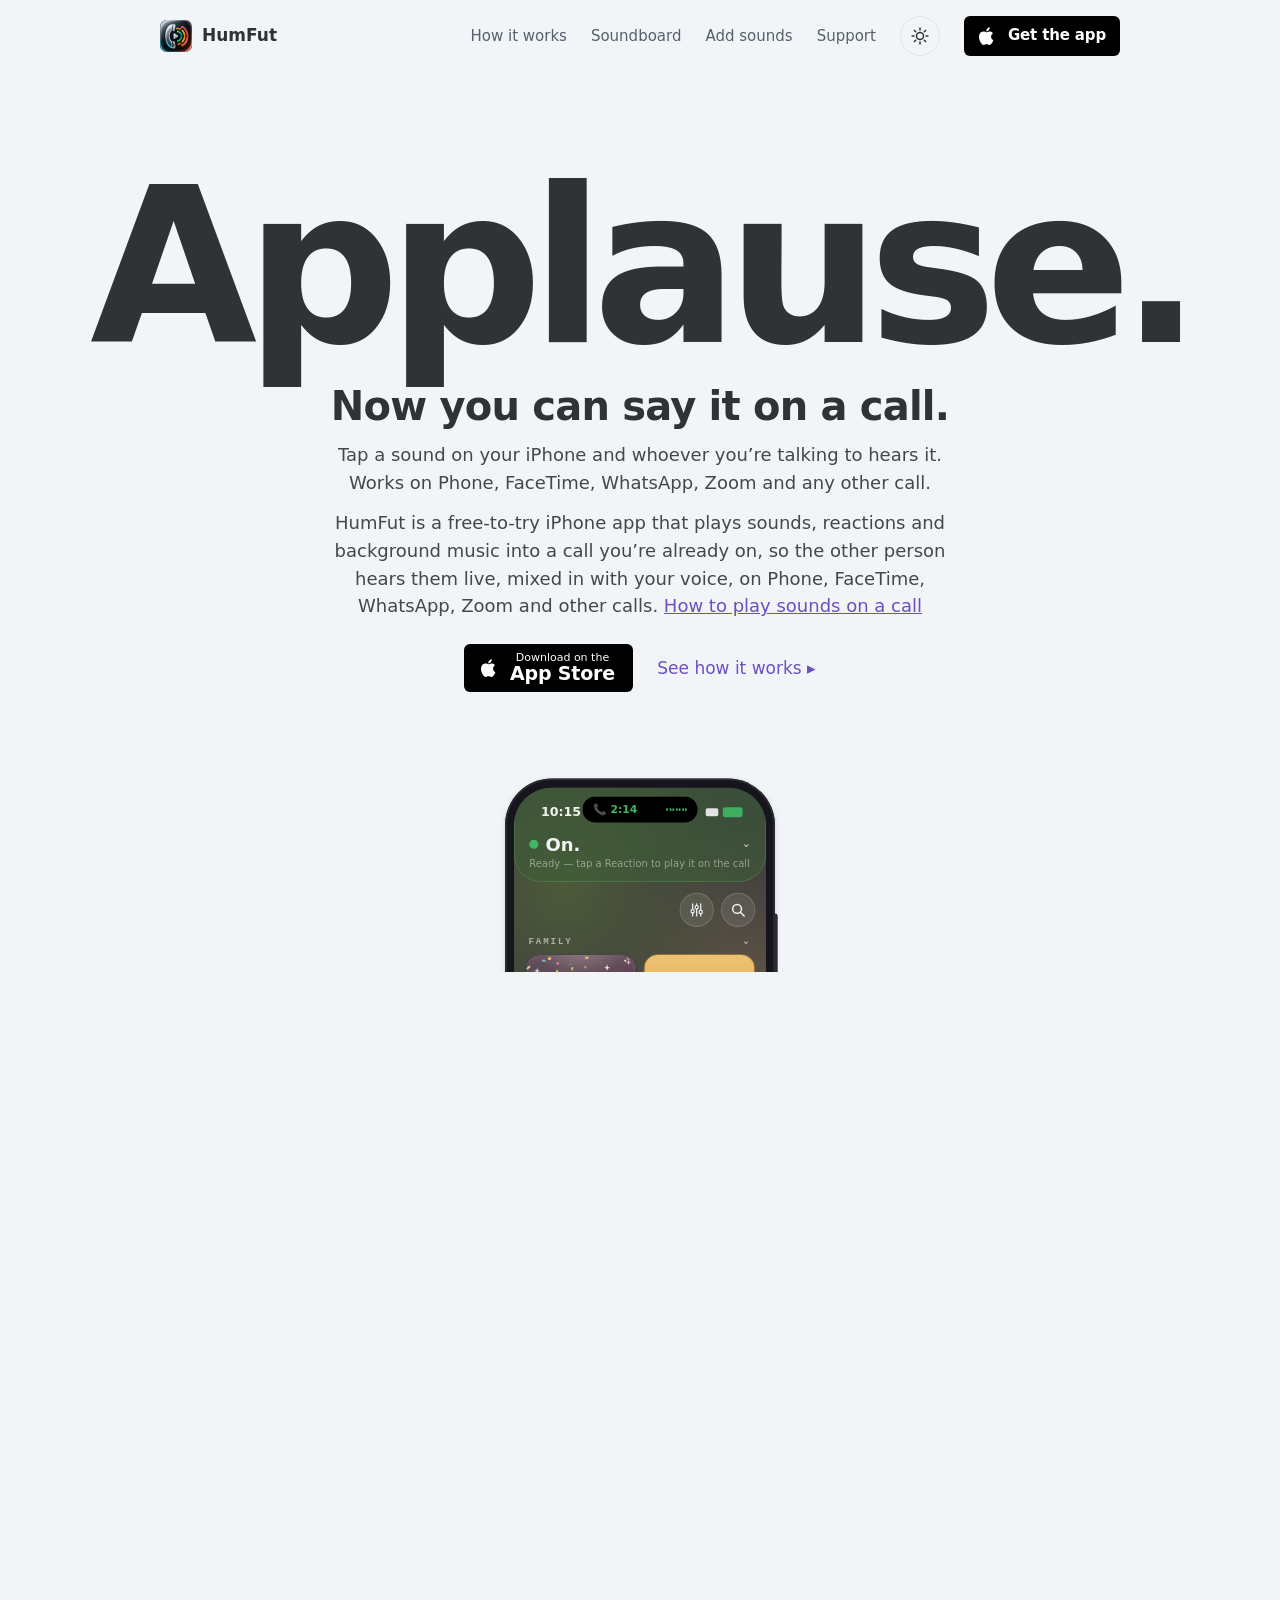
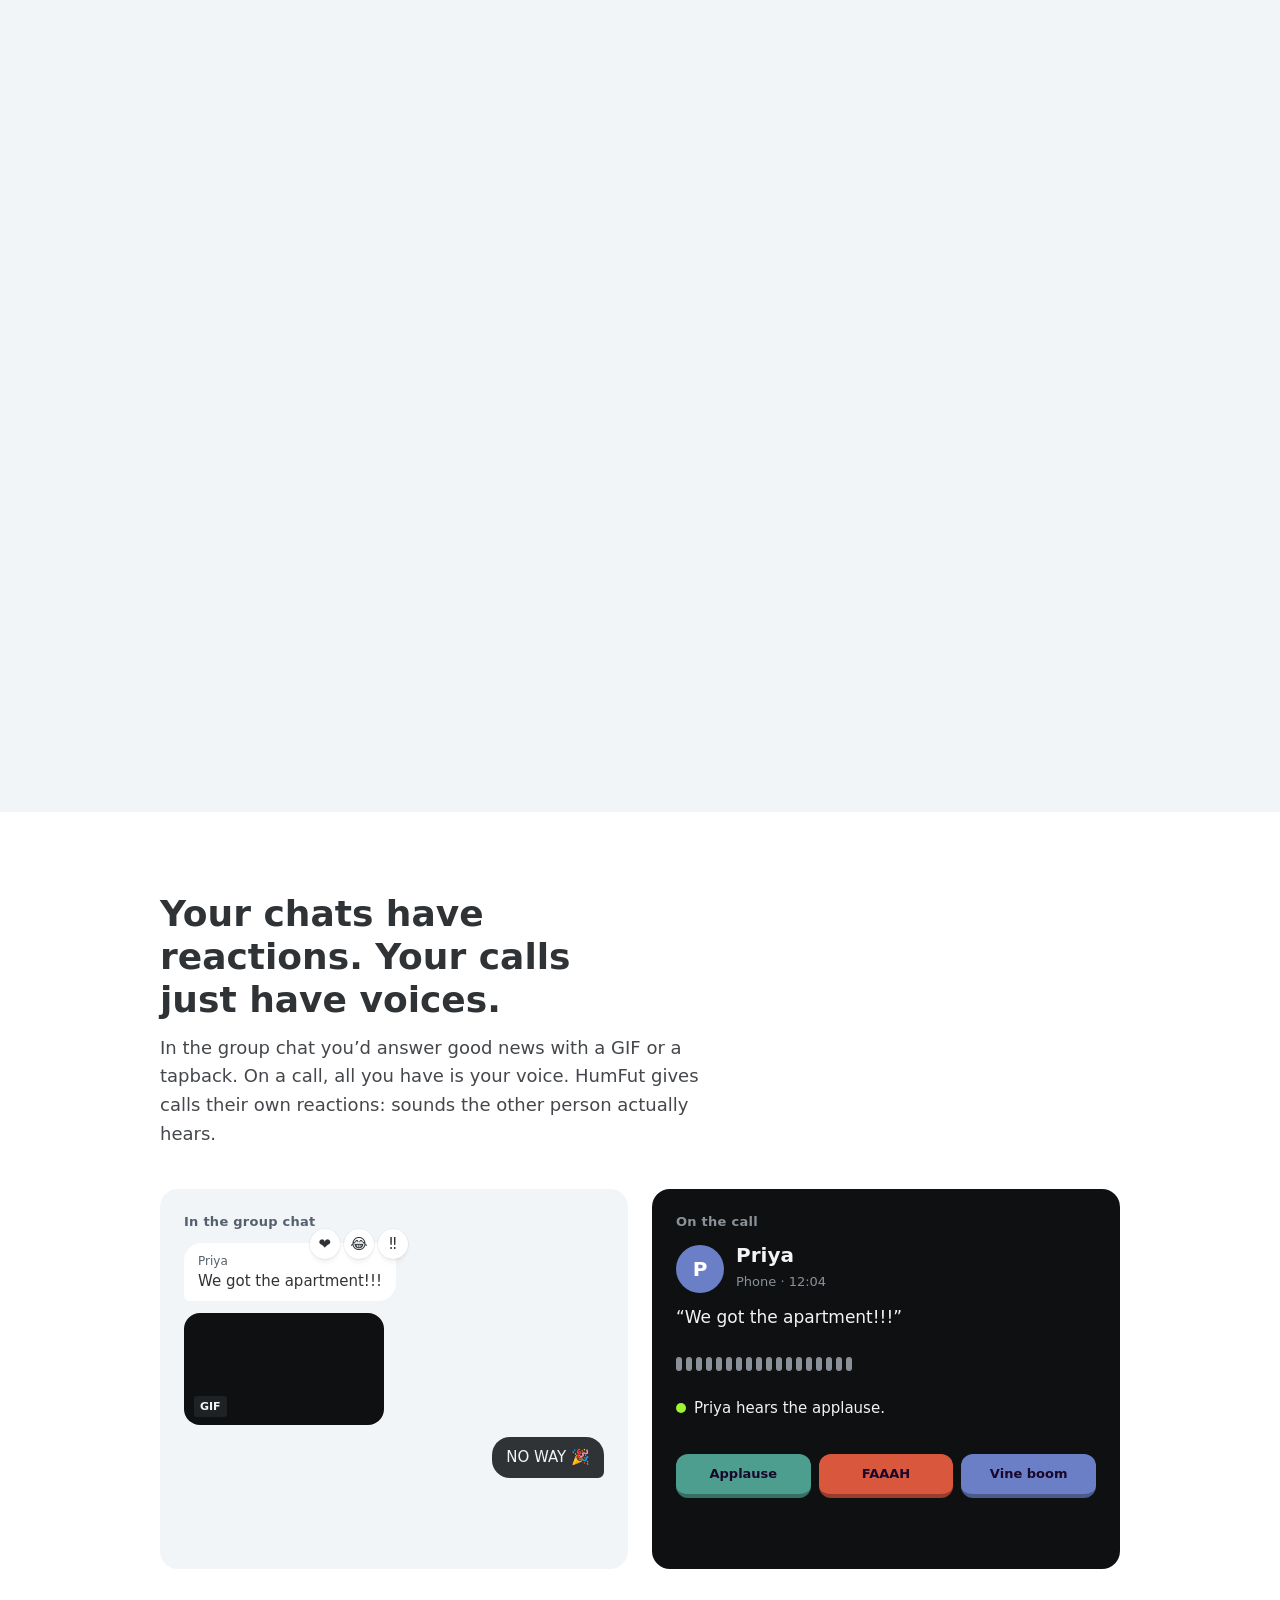
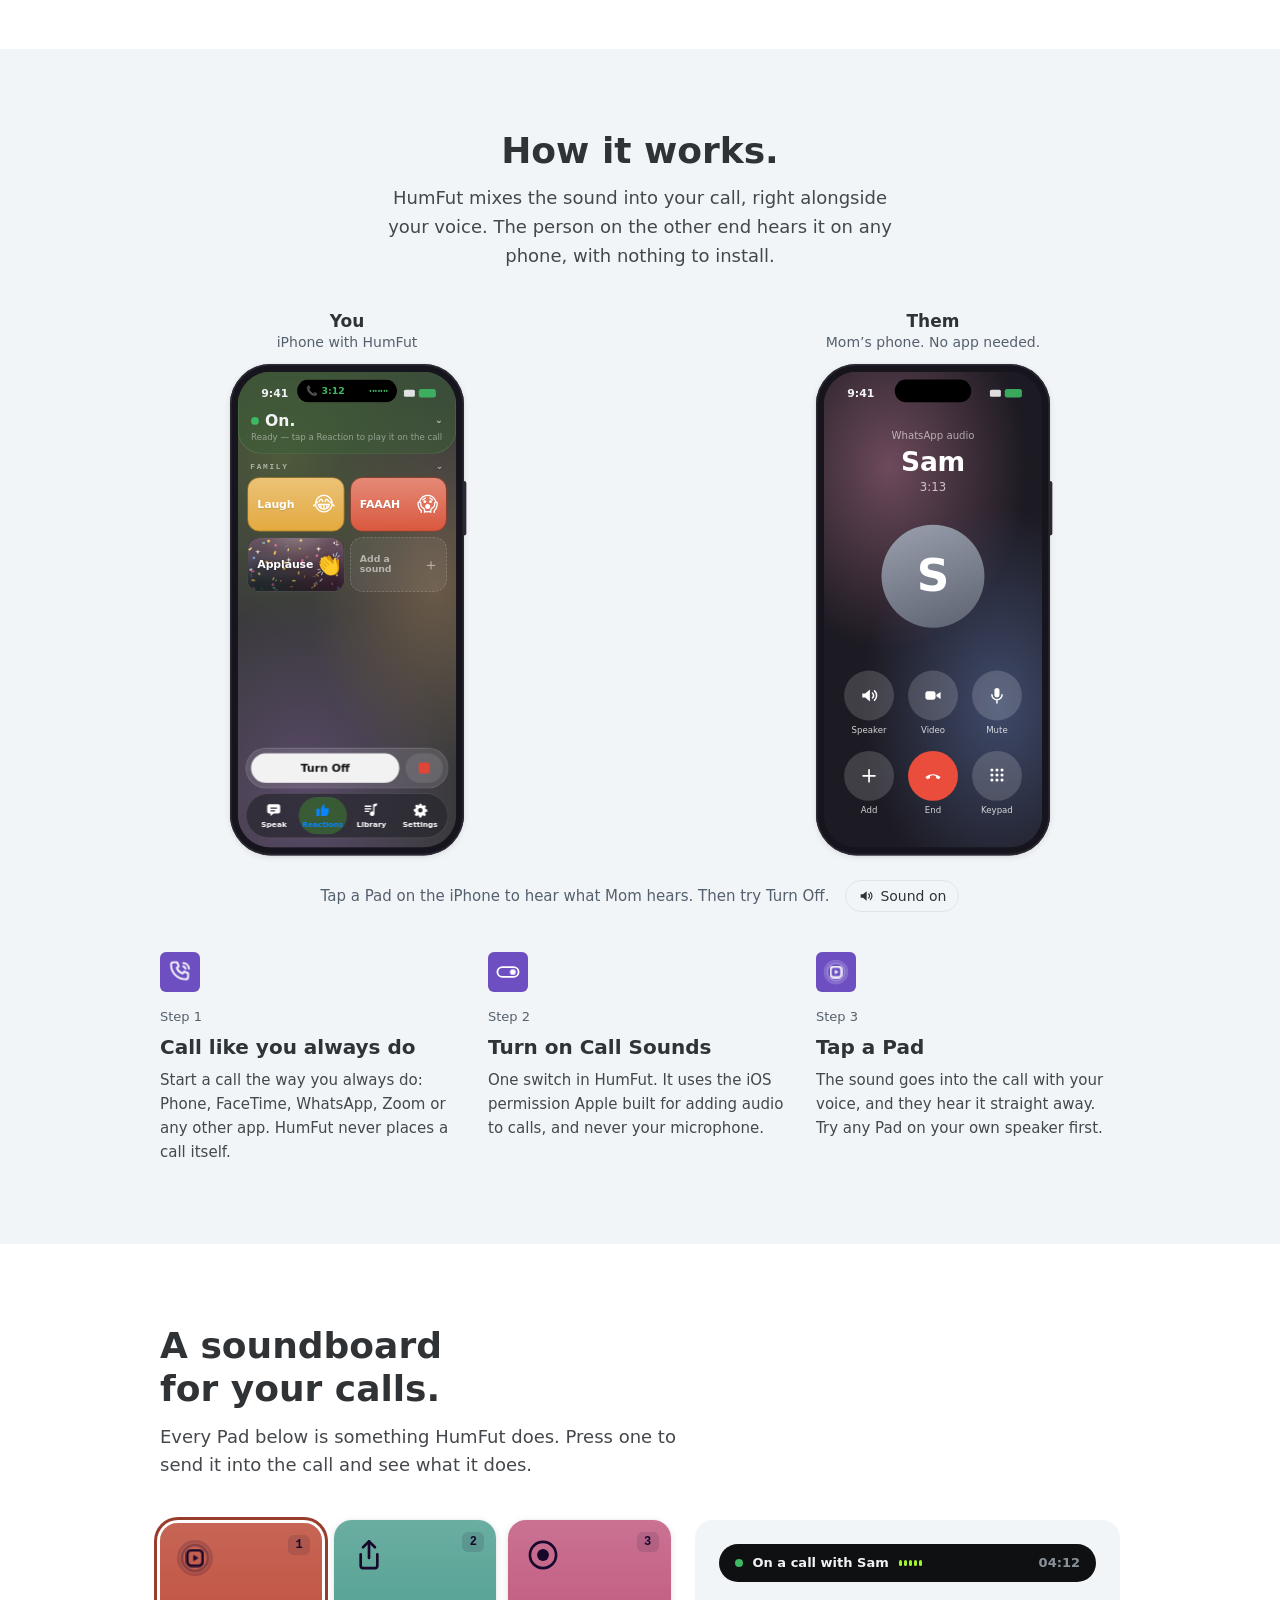
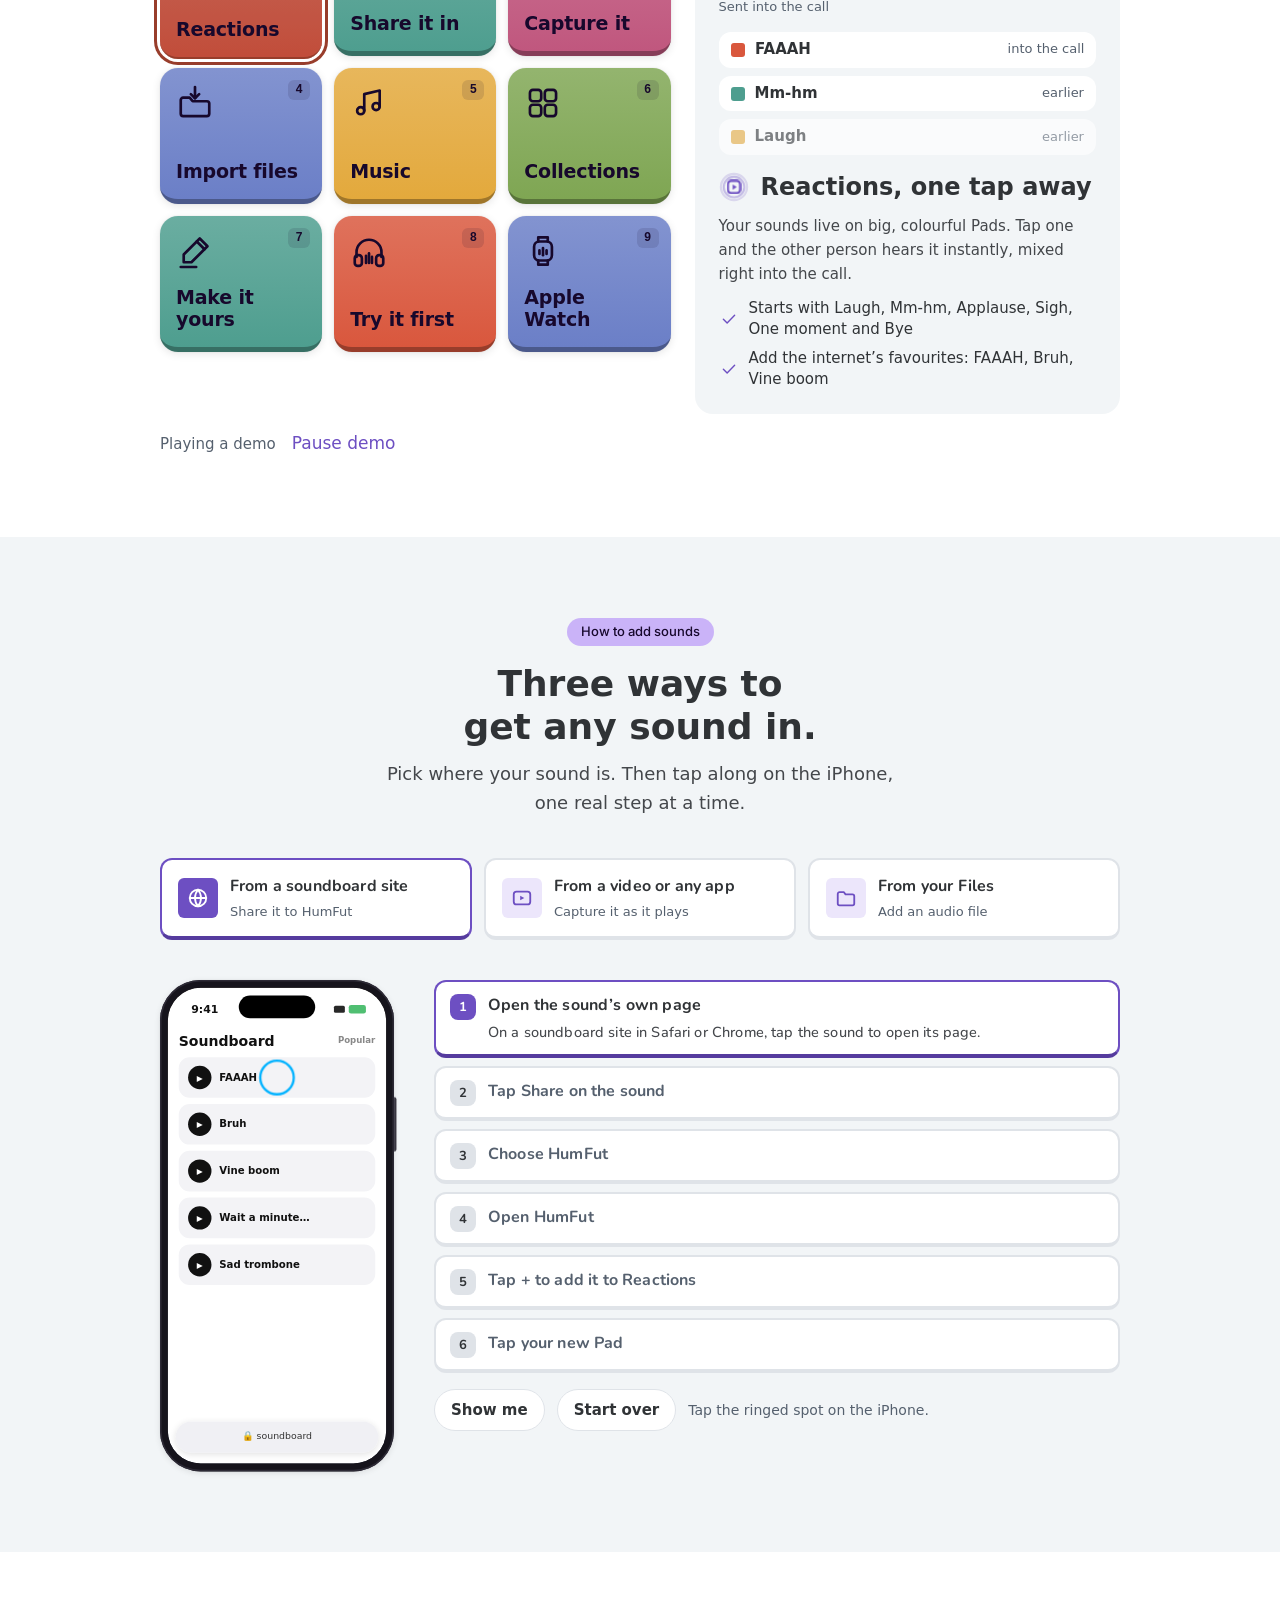
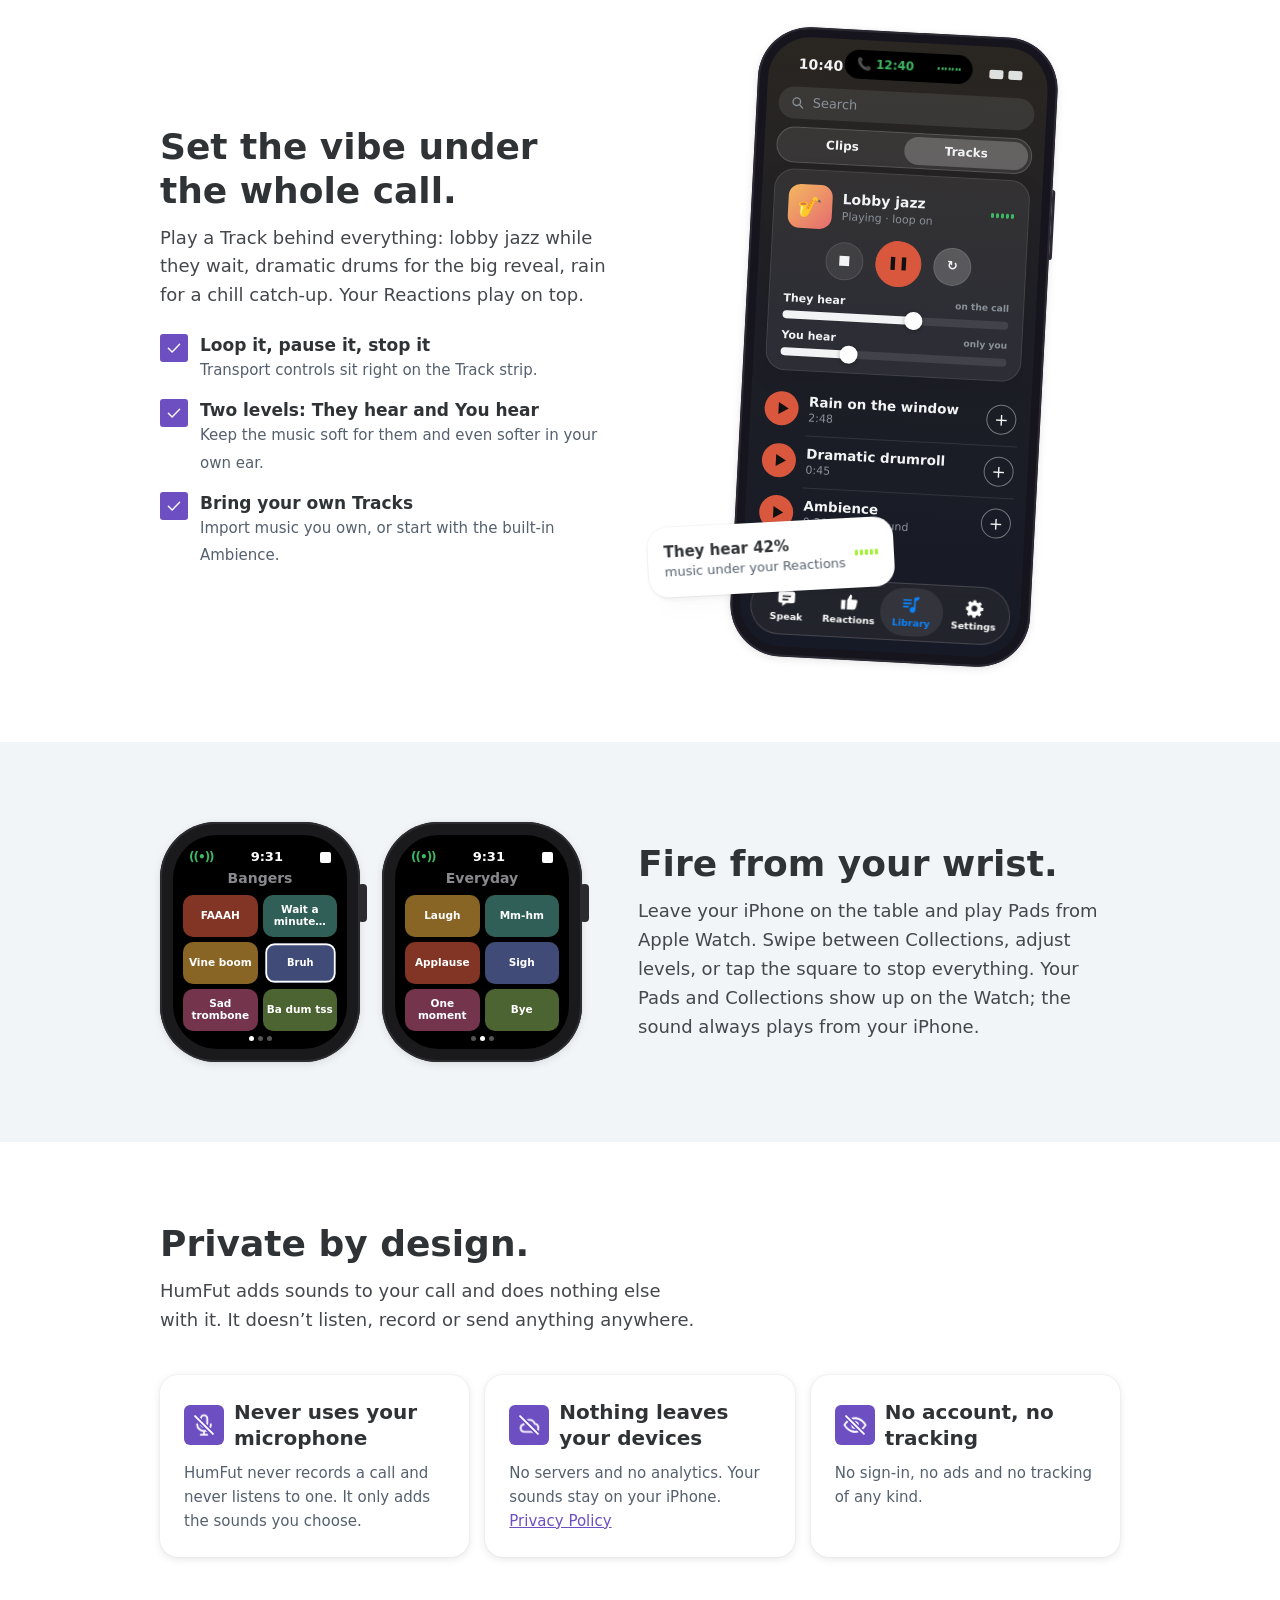
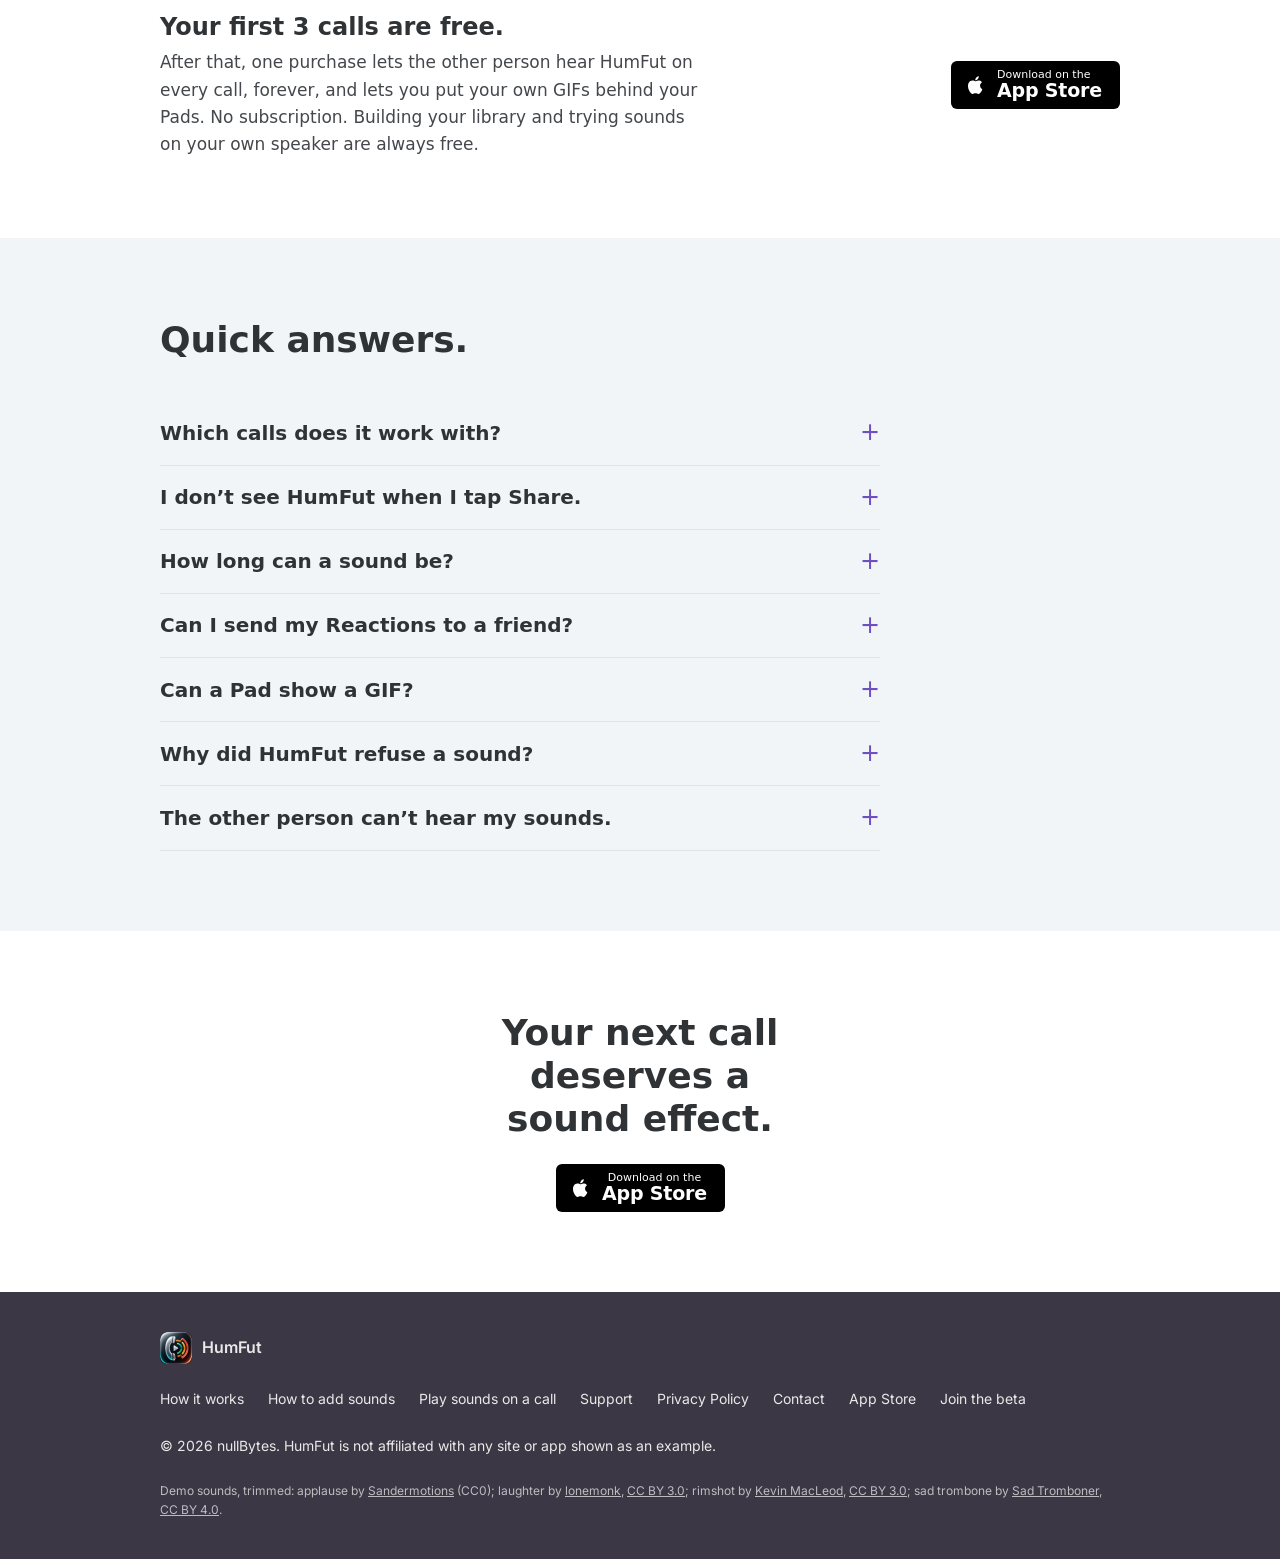
==== commit 678cece3: "geo: ChatGPT-oriented how-to page, JSON-LD, robots, sitemap, llms.txt Co-Authored-By: Claude Sonnet " ====
--- a/index.html
+++ b/index.html
@@ -5,6 +5,7 @@
 <meta name="viewport" content="width=device-width, initial-scale=1">
 <title>HumFut: Sounds for Calls</title>
 <meta name="description" content="Fire the internet's favourite sounds into any call: Phone, FaceTime, WhatsApp, Zoom and more. Share them in from a soundboard site, capture them from your other apps, and play music under the whole call.">
+<link rel="canonical" href="https://humfut.nullbytes.app/">
 <meta name="apple-itunes-app" content="app-id=6815140274">
 <meta name="theme-color" content="#f2f5f7" media="(prefers-color-scheme: light)">
 <meta name="theme-color" content="#0d0021" media="(prefers-color-scheme: dark)">
@@ -25,6 +26,25 @@
   // Light by default. Apply a saved Dark or System choice before first paint; System follows the device.
   (function () { try { var t = localStorage.getItem('humfut-theme'); if (t === 'dark') document.documentElement.setAttribute('data-theme', 'dark'); else if (t === 'system') document.documentElement.removeAttribute('data-theme'); } catch (e) {} })();
 </script>
+<script type="application/ld+json">
+{
+ "@context": "https://schema.org",
+ "@type": "MobileApplication",
+ "name": "HumFut: Sounds for Calls",
+ "alternateName": "HumFut",
+ "operatingSystem": "iOS",
+ "applicationCategory": "EntertainmentApplication",
+ "description": "HumFut is a free-to-try iPhone app that plays sounds, reactions and background music into a call you're already on, so the other person hears them live, mixed in with your voice, on Phone, FaceTime, WhatsApp, Zoom and other calls.",
+ "url": "https://apps.apple.com/app/humfut-sounds-for-calls/id6815140274",
+ "installUrl": "https://apps.apple.com/app/humfut-sounds-for-calls/id6815140274",
+ "image": "https://humfut.nullbytes.app/assets/icons/icon-512.png",
+ "author": {
+  "@type": "Organization",
+  "name": "nullBytes",
+  "url": "https://nullbytes.app"
+ }
+}
+</script>
 </head>
 <body>
 <a class="skip" href="#main">Skip to content</a>
@@ -71,6 +91,7 @@
     <div class="hx-copy">
       <h1 class="hx-line">Now you can say it on a call.</h1>
       <p class="hx-sub">Tap a sound on your iPhone and whoever you’re talking to hears it. Works on Phone, FaceTime, WhatsApp, Zoom and any other call.</p>
+      <p class="hx-sub">HumFut is a free-to-try iPhone app that plays sounds, reactions and background music into a call you’re already on, so the other person hears them live, mixed in with your voice, on Phone, FaceTime, WhatsApp, Zoom and other calls. <a href="how-to-play-sounds-on-a-call.html">How to play sounds on a call</a></p>
       <div class="hx-actions">
         <a class="hf-store js-appstore" href="https://apps.apple.com/app/humfut-sounds-for-calls/id6815140274" target="_blank" rel="noopener"><svg viewBox="0 0 24 24"><use href="#i-apple"/></svg><span class="hf-store-lines"><span class="hf-store-small">Download on the</span><span class="hf-store-big">App Store</span></span></a>
         <a class="hf-link" href="#how-it-works">See how it works</a>
@@ -379,6 +400,7 @@
     <nav aria-label="Footer">
       <a href="#how-it-works">How it works</a>
       <a href="#add-sounds">How to add sounds</a>
+      <a href="how-to-play-sounds-on-a-call.html">Play sounds on a call</a>
       <a href="support.html">Support</a>
       <a href="privacy.html">Privacy Policy</a>
       <a href="mailto:humfut-support@nullbytes.app">Contact</a>
